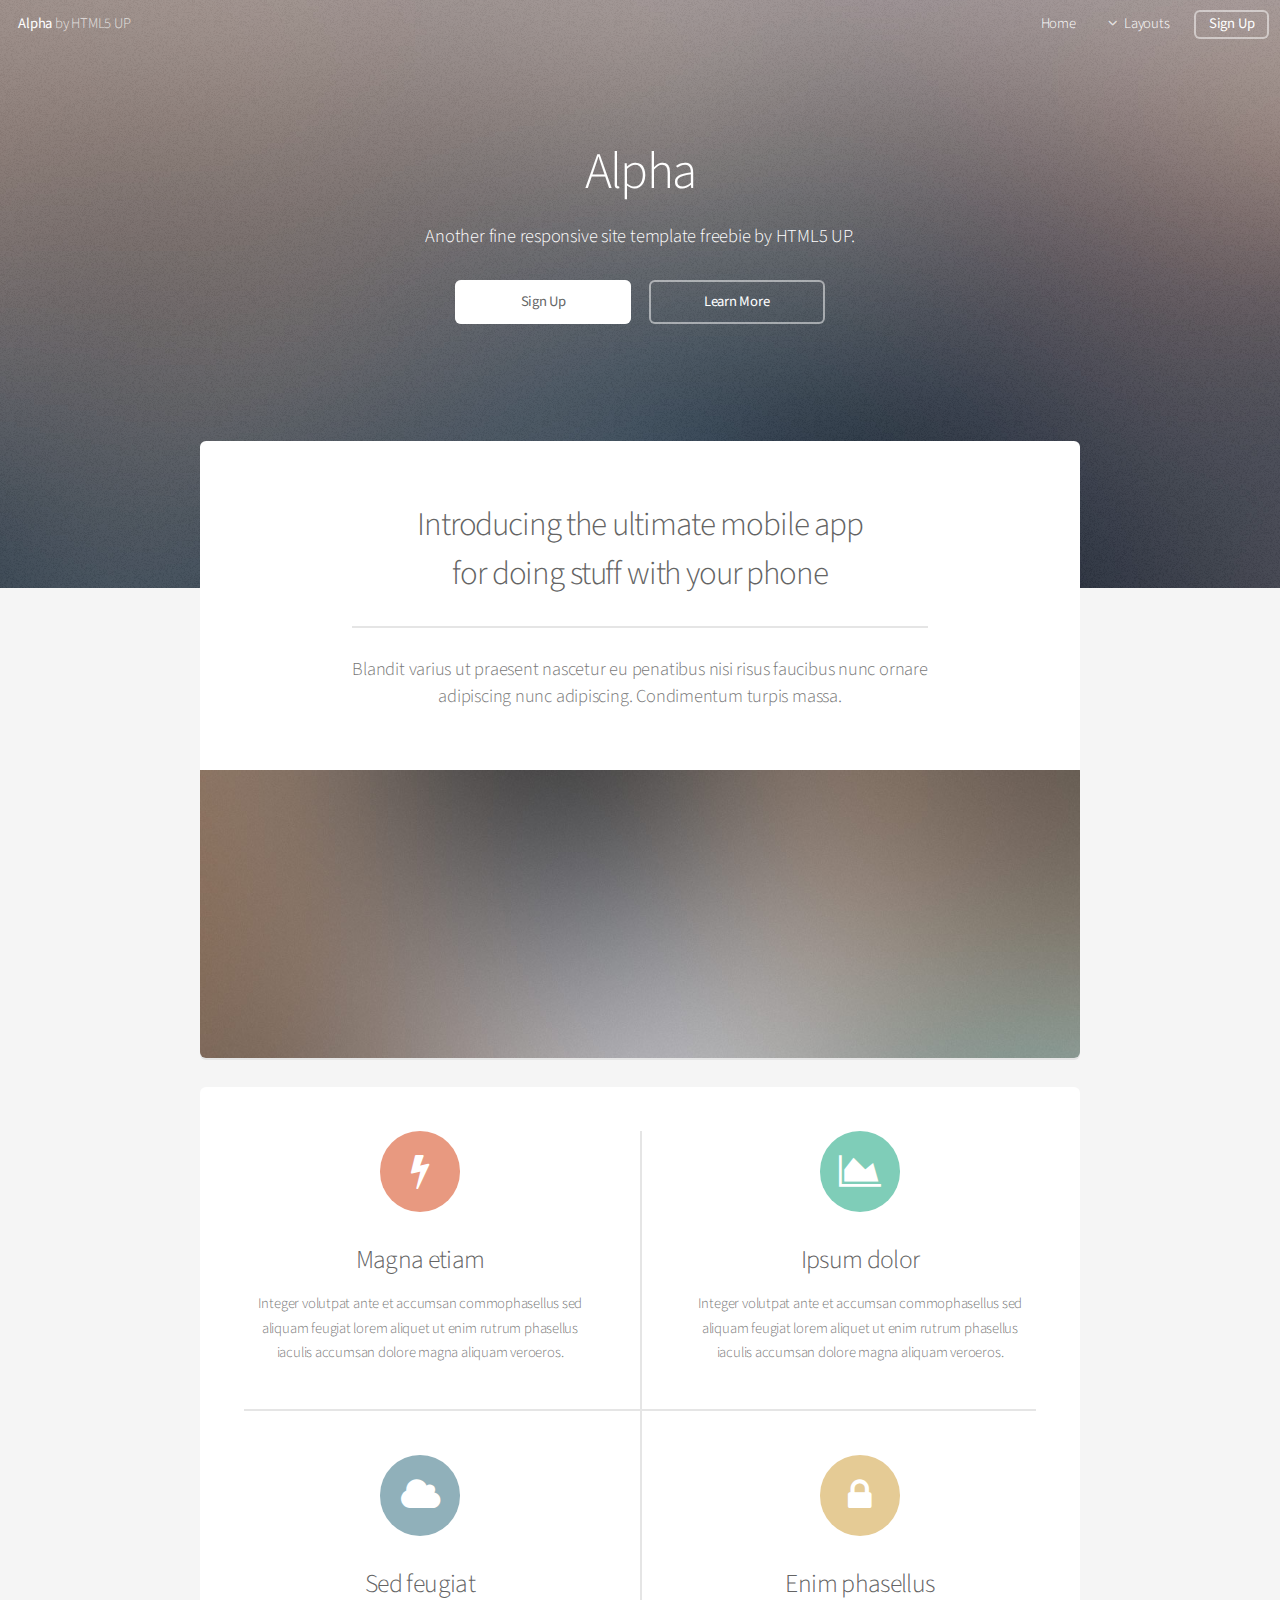
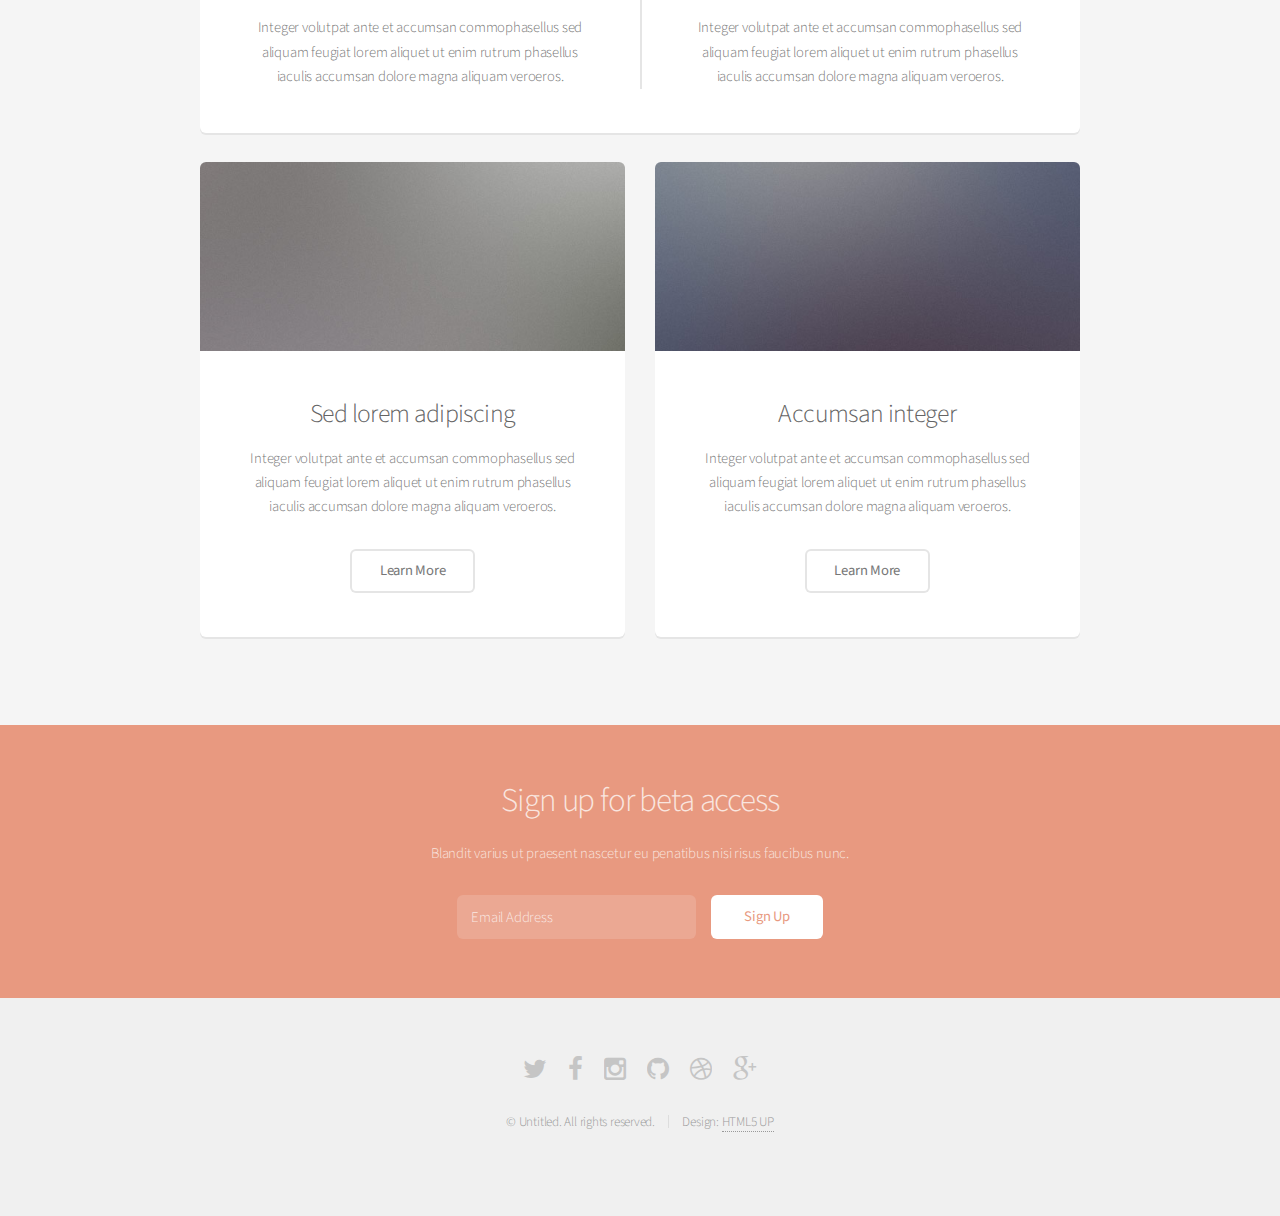
==== index.html @ 2e5ed98d "Ny hemsida" ====
<!DOCTYPE HTML>
<!--
	Alpha by HTML5 UP
	html5up.net | @n33co
	Free for personal and commercial use under the CCA 3.0 license (html5up.net/license)
-->
<html>
	<head>
		<title>Alpha by HTML5 UP</title>
		<meta charset="utf-8" />
		<meta name="viewport" content="width=device-width, initial-scale=1" />
		<!--[if lte IE 8]><script src="assets/js/ie/html5shiv.js"></script><![endif]-->
		<link rel="stylesheet" href="assets/css/main.css" />
		<!--[if lte IE 8]><link rel="stylesheet" href="assets/css/ie8.css" /><![endif]-->
	</head>
	<body class="landing">
		<div id="page-wrapper">

			<!-- Header -->
				<header id="header" class="alt">
					<h1><a href="index.html">Alpha</a> by HTML5 UP</h1>
					<nav id="nav">
						<ul>
							<li><a href="index.html">Home</a></li>
							<li>
								<a href="#" class="icon fa-angle-down">Layouts</a>
								<ul>
									<li><a href="generic.html">Generic</a></li>
									<li><a href="contact.html">Contact</a></li>
									<li><a href="elements.html">Elements</a></li>
									<li>
										<a href="#">Submenu</a>
										<ul>
											<li><a href="#">Option One</a></li>
											<li><a href="#">Option Two</a></li>
											<li><a href="#">Option Three</a></li>
											<li><a href="#">Option Four</a></li>
										</ul>
									</li>
								</ul>
							</li>
							<li><a href="#" class="button">Sign Up</a></li>
						</ul>
					</nav>
				</header>

			<!-- Banner -->
				<section id="banner">
					<h2>Alpha</h2>
					<p>Another fine responsive site template freebie by HTML5 UP.</p>
					<ul class="actions">
						<li><a href="#" class="button special">Sign Up</a></li>
						<li><a href="#" class="button">Learn More</a></li>
					</ul>
				</section>

			<!-- Main -->
				<section id="main" class="container">

					<section class="box special">
						<header class="major">
							<h2>Introducing the ultimate mobile app
							<br />
							for doing stuff with your phone</h2>
							<p>Blandit varius ut praesent nascetur eu penatibus nisi risus faucibus nunc ornare<br />
							adipiscing nunc adipiscing. Condimentum turpis massa.</p>
						</header>
						<span class="image featured"><img src="images/pic01.jpg" alt="" /></span>
					</section>

					<section class="box special features">
						<div class="features-row">
							<section>
								<span class="icon major fa-bolt accent2"></span>
								<h3>Magna etiam</h3>
								<p>Integer volutpat ante et accumsan commophasellus sed aliquam feugiat lorem aliquet ut enim rutrum phasellus iaculis accumsan dolore magna aliquam veroeros.</p>
							</section>
							<section>
								<span class="icon major fa-area-chart accent3"></span>
								<h3>Ipsum dolor</h3>
								<p>Integer volutpat ante et accumsan commophasellus sed aliquam feugiat lorem aliquet ut enim rutrum phasellus iaculis accumsan dolore magna aliquam veroeros.</p>
							</section>
						</div>
						<div class="features-row">
							<section>
								<span class="icon major fa-cloud accent4"></span>
								<h3>Sed feugiat</h3>
								<p>Integer volutpat ante et accumsan commophasellus sed aliquam feugiat lorem aliquet ut enim rutrum phasellus iaculis accumsan dolore magna aliquam veroeros.</p>
							</section>
							<section>
								<span class="icon major fa-lock accent5"></span>
								<h3>Enim phasellus</h3>
								<p>Integer volutpat ante et accumsan commophasellus sed aliquam feugiat lorem aliquet ut enim rutrum phasellus iaculis accumsan dolore magna aliquam veroeros.</p>
							</section>
						</div>
					</section>

					<div class="row">
						<div class="6u 12u(narrower)">

							<section class="box special">
								<span class="image featured"><img src="images/pic02.jpg" alt="" /></span>
								<h3>Sed lorem adipiscing</h3>
								<p>Integer volutpat ante et accumsan commophasellus sed aliquam feugiat lorem aliquet ut enim rutrum phasellus iaculis accumsan dolore magna aliquam veroeros.</p>
								<ul class="actions">
									<li><a href="#" class="button alt">Learn More</a></li>
								</ul>
							</section>

						</div>
						<div class="6u 12u(narrower)">

							<section class="box special">
								<span class="image featured"><img src="images/pic03.jpg" alt="" /></span>
								<h3>Accumsan integer</h3>
								<p>Integer volutpat ante et accumsan commophasellus sed aliquam feugiat lorem aliquet ut enim rutrum phasellus iaculis accumsan dolore magna aliquam veroeros.</p>
								<ul class="actions">
									<li><a href="#" class="button alt">Learn More</a></li>
								</ul>
							</section>

						</div>
					</div>

				</section>

			<!-- CTA -->
				<section id="cta">

					<h2>Sign up for beta access</h2>
					<p>Blandit varius ut praesent nascetur eu penatibus nisi risus faucibus nunc.</p>

					<form>
						<div class="row uniform 50%">
							<div class="8u 12u(mobilep)">
								<input type="email" name="email" id="email" placeholder="Email Address" />
							</div>
							<div class="4u 12u(mobilep)">
								<input type="submit" value="Sign Up" class="fit" />
							</div>
						</div>
					</form>

				</section>

			<!-- Footer -->
				<footer id="footer">
					<ul class="icons">
						<li><a href="#" class="icon fa-twitter"><span class="label">Twitter</span></a></li>
						<li><a href="#" class="icon fa-facebook"><span class="label">Facebook</span></a></li>
						<li><a href="#" class="icon fa-instagram"><span class="label">Instagram</span></a></li>
						<li><a href="#" class="icon fa-github"><span class="label">Github</span></a></li>
						<li><a href="#" class="icon fa-dribbble"><span class="label">Dribbble</span></a></li>
						<li><a href="#" class="icon fa-google-plus"><span class="label">Google+</span></a></li>
					</ul>
					<ul class="copyright">
						<li>&copy; Untitled. All rights reserved.</li><li>Design: <a href="http://html5up.net">HTML5 UP</a></li>
					</ul>
				</footer>

		</div>

		<!-- Scripts -->
			<script src="assets/js/jquery.min.js"></script>
			<script src="assets/js/jquery.dropotron.min.js"></script>
			<script src="assets/js/jquery.scrollgress.min.js"></script>
			<script src="assets/js/skel.min.js"></script>
			<script src="assets/js/util.js"></script>
			<!--[if lte IE 8]><script src="assets/js/ie/respond.min.js"></script><![endif]-->
			<script src="assets/js/main.js"></script>

	</body>
</html>
---- assets/css/main.css ----
@import url("font-awesome.min.css");
@import url("http://fonts.googleapis.com/css?family=Source+Sans+Pro:300,400,300italic,400italic");

/*
	Alpha by HTML5 UP
	html5up.net | @n33co
	Free for personal and commercial use under the CCA 3.0 license (html5up.net/license)
*/

/* Reset */

	html, body, div, span, applet, object, iframe, h1, h2, h3, h4, h5, h6, p, blockquote, pre, a, abbr, acronym, address, big, cite, code, del, dfn, em, img, ins, kbd, q, s, samp, small, strike, strong, sub, sup, tt, var, b, u, i, center, dl, dt, dd, ol, ul, li, fieldset, form, label, legend, table, caption, tbody, tfoot, thead, tr, th, td, article, aside, canvas, details, embed, figure, figcaption, footer, header, hgroup, menu, nav, output, ruby, section, summary, time, mark, audio, video {
		margin: 0;
		padding: 0;
		border: 0;
		font-size: 100%;
		font: inherit;
		vertical-align: baseline;
	}

	article, aside, details, figcaption, figure, footer, header, hgroup, menu, nav, section {
		display: block;
	}

	body {
		line-height: 1;
	}

	ol, ul {
		list-style: none;
	}

	blockquote, q {
		quotes: none;
	}

	blockquote:before, blockquote:after, q:before, q:after {
		content: '';
		content: none;
	}

	table {
		border-collapse: collapse;
		border-spacing: 0;
	}

	body {
		-webkit-text-size-adjust: none;
	}

/* Box Model */

	*, *:before, *:after {
		-moz-box-sizing: border-box;
		-webkit-box-sizing: border-box;
		box-sizing: border-box;
	}

/* Containers */

	.container {
		margin-left: auto;
		margin-right: auto;
	}

	.container.\31 25\25 {
		width: 100%;
		max-width: 75em;
		min-width: 60em;
	}

	.container.\37 5\25 {
		width: 45em;
	}

	.container.\35 0\25 {
		width: 30em;
	}

	.container.\32 5\25 {
		width: 15em;
	}

	.container {
		width: 60em;
	}

	@media screen and (max-width: 1680px) {

		.container.\31 25\25 {
			width: 100%;
			max-width: 75em;
			min-width: 60em;
		}

		.container.\37 5\25 {
			width: 45em;
		}

		.container.\35 0\25 {
			width: 30em;
		}

		.container.\32 5\25 {
			width: 15em;
		}

		.container {
			width: 60em;
		}

	}

	@media screen and (max-width: 1280px) {

		.container.\31 25\25 {
			width: 100%;
			max-width: 75em;
			min-width: 60em;
		}

		.container.\37 5\25 {
			width: 45em;
		}

		.container.\35 0\25 {
			width: 30em;
		}

		.container.\32 5\25 {
			width: 15em;
		}

		.container {
			width: 60em;
		}

	}

	@media screen and (max-width: 980px) {

		.container.\31 25\25 {
			width: 100%;
			max-width: 112.5%;
			min-width: 90%;
		}

		.container.\37 5\25 {
			width: 67.5%;
		}

		.container.\35 0\25 {
			width: 45%;
		}

		.container.\32 5\25 {
			width: 22.5%;
		}

		.container {
			width: 90%;
		}

	}

	@media screen and (max-width: 840px) {

		.container.\31 25\25 {
			width: 100%;
			max-width: 112.5%;
			min-width: 90%;
		}

		.container.\37 5\25 {
			width: 67.5%;
		}

		.container.\35 0\25 {
			width: 45%;
		}

		.container.\32 5\25 {
			width: 22.5%;
		}

		.container {
			width: 90% !important;
		}

	}

	@media screen and (max-width: 736px) {

		.container.\31 25\25 {
			width: 100%;
			max-width: 125%;
			min-width: 100%;
		}

		.container.\37 5\25 {
			width: 75%;
		}

		.container.\35 0\25 {
			width: 50%;
		}

		.container.\32 5\25 {
			width: 25%;
		}

		.container {
			width: 100% !important;
		}

	}

	@media screen and (max-width: 480px) {

		.container.\31 25\25 {
			width: 100%;
			max-width: 125%;
			min-width: 100%;
		}

		.container.\37 5\25 {
			width: 75%;
		}

		.container.\35 0\25 {
			width: 50%;
		}

		.container.\32 5\25 {
			width: 25%;
		}

		.container {
			width: 100% !important;
		}

	}

/* Grid */

	.row {
		border-bottom: solid 1px transparent;
		-moz-box-sizing: border-box;
		-webkit-box-sizing: border-box;
		box-sizing: border-box;
	}

	.row > * {
		float: left;
		-moz-box-sizing: border-box;
		-webkit-box-sizing: border-box;
		box-sizing: border-box;
	}

	.row:after, .row:before {
		content: '';
		display: block;
		clear: both;
		height: 0;
	}

	.row.uniform > * > :first-child {
		margin-top: 0;
	}

	.row.uniform > * > :last-child {
		margin-bottom: 0;
	}

	.row.\30 \25 > * {
		padding: 0 0 0 0em;
	}

	.row.\30 \25 {
		margin: 0 0 -1px 0em;
	}

	.row.uniform.\30 \25 > * {
		padding: 0em 0 0 0em;
	}

	.row.uniform.\30 \25 {
		margin: 0em 0 -1px 0em;
	}

	.row > * {
		padding: 0 0 0 2em;
	}

	.row {
		margin: 0 0 -1px -2em;
	}

	.row.uniform > * {
		padding: 2em 0 0 2em;
	}

	.row.uniform {
		margin: -2em 0 -1px -2em;
	}

	.row.\32 00\25 > * {
		padding: 0 0 0 4em;
	}

	.row.\32 00\25 {
		margin: 0 0 -1px -4em;
	}

	.row.uniform.\32 00\25 > * {
		padding: 4em 0 0 4em;
	}

	.row.uniform.\32 00\25 {
		margin: -4em 0 -1px -4em;
	}

	.row.\31 50\25 > * {
		padding: 0 0 0 3em;
	}

	.row.\31 50\25 {
		margin: 0 0 -1px -3em;
	}

	.row.uniform.\31 50\25 > * {
		padding: 3em 0 0 3em;
	}

	.row.uniform.\31 50\25 {
		margin: -3em 0 -1px -3em;
	}

	.row.\35 0\25 > * {
		padding: 0 0 0 1em;
	}

	.row.\35 0\25 {
		margin: 0 0 -1px -1em;
	}

	.row.uniform.\35 0\25 > * {
		padding: 1em 0 0 1em;
	}

	.row.uniform.\35 0\25 {
		margin: -1em 0 -1px -1em;
	}

	.row.\32 5\25 > * {
		padding: 0 0 0 0.5em;
	}

	.row.\32 5\25 {
		margin: 0 0 -1px -0.5em;
	}

	.row.uniform.\32 5\25 > * {
		padding: 0.5em 0 0 0.5em;
	}

	.row.uniform.\32 5\25 {
		margin: -0.5em 0 -1px -0.5em;
	}

	.\31 2u, .\31 2u\24 {
		width: 100%;
		clear: none;
		margin-left: 0;
	}

	.\31 1u, .\31 1u\24 {
		width: 91.6666666667%;
		clear: none;
		margin-left: 0;
	}

	.\31 0u, .\31 0u\24 {
		width: 83.3333333333%;
		clear: none;
		margin-left: 0;
	}

	.\39 u, .\39 u\24 {
		width: 75%;
		clear: none;
		margin-left: 0;
	}

	.\38 u, .\38 u\24 {
		width: 66.6666666667%;
		clear: none;
		margin-left: 0;
	}

	.\37 u, .\37 u\24 {
		width: 58.3333333333%;
		clear: none;
		margin-left: 0;
	}

	.\36 u, .\36 u\24 {
		width: 50%;
		clear: none;
		margin-left: 0;
	}

	.\35 u, .\35 u\24 {
		width: 41.6666666667%;
		clear: none;
		margin-left: 0;
	}

	.\34 u, .\34 u\24 {
		width: 33.3333333333%;
		clear: none;
		margin-left: 0;
	}

	.\33 u, .\33 u\24 {
		width: 25%;
		clear: none;
		margin-left: 0;
	}

	.\32 u, .\32 u\24 {
		width: 16.6666666667%;
		clear: none;
		margin-left: 0;
	}

	.\31 u, .\31 u\24 {
		width: 8.3333333333%;
		clear: none;
		margin-left: 0;
	}

	.\31 2u\24 + *,
	.\31 1u\24 + *,
	.\31 0u\24 + *,
	.\39 u\24 + *,
	.\38 u\24 + *,
	.\37 u\24 + *,
	.\36 u\24 + *,
	.\35 u\24 + *,
	.\34 u\24 + *,
	.\33 u\24 + *,
	.\32 u\24 + *,
	.\31 u\24 + * {
		clear: left;
	}

	.\-11u {
		margin-left: 91.66667%;
	}

	.\-10u {
		margin-left: 83.33333%;
	}

	.\-9u {
		margin-left: 75%;
	}

	.\-8u {
		margin-left: 66.66667%;
	}

	.\-7u {
		margin-left: 58.33333%;
	}

	.\-6u {
		margin-left: 50%;
	}

	.\-5u {
		margin-left: 41.66667%;
	}

	.\-4u {
		margin-left: 33.33333%;
	}

	.\-3u {
		margin-left: 25%;
	}

	.\-2u {
		margin-left: 16.66667%;
	}

	.\-1u {
		margin-left: 8.33333%;
	}

	@media screen and (max-width: 1680px) {

		.row > * {
			padding: 0 0 0 2em;
		}

		.row {
			margin: 0 0 -1px -2em;
		}

		.row.uniform > * {
			padding: 2em 0 0 2em;
		}

		.row.uniform {
			margin: -2em 0 -1px -2em;
		}

		.row.\32 00\25 > * {
			padding: 0 0 0 4em;
		}

		.row.\32 00\25 {
			margin: 0 0 -1px -4em;
		}

		.row.uniform.\32 00\25 > * {
			padding: 4em 0 0 4em;
		}

		.row.uniform.\32 00\25 {
			margin: -4em 0 -1px -4em;
		}

		.row.\31 50\25 > * {
			padding: 0 0 0 3em;
		}

		.row.\31 50\25 {
			margin: 0 0 -1px -3em;
		}

		.row.uniform.\31 50\25 > * {
			padding: 3em 0 0 3em;
		}

		.row.uniform.\31 50\25 {
			margin: -3em 0 -1px -3em;
		}

		.row.\35 0\25 > * {
			padding: 0 0 0 1em;
		}

		.row.\35 0\25 {
			margin: 0 0 -1px -1em;
		}

		.row.uniform.\35 0\25 > * {
			padding: 1em 0 0 1em;
		}

		.row.uniform.\35 0\25 {
			margin: -1em 0 -1px -1em;
		}

		.row.\32 5\25 > * {
			padding: 0 0 0 0.5em;
		}

		.row.\32 5\25 {
			margin: 0 0 -1px -0.5em;
		}

		.row.uniform.\32 5\25 > * {
			padding: 0.5em 0 0 0.5em;
		}

		.row.uniform.\32 5\25 {
			margin: -0.5em 0 -1px -0.5em;
		}

		.\31 2u\28wide\29, .\31 2u\24\28wide\29 {
			width: 100%;
			clear: none;
			margin-left: 0;
		}

		.\31 1u\28wide\29, .\31 1u\24\28wide\29 {
			width: 91.6666666667%;
			clear: none;
			margin-left: 0;
		}

		.\31 0u\28wide\29, .\31 0u\24\28wide\29 {
			width: 83.3333333333%;
			clear: none;
			margin-left: 0;
		}

		.\39 u\28wide\29, .\39 u\24\28wide\29 {
			width: 75%;
			clear: none;
			margin-left: 0;
		}

		.\38 u\28wide\29, .\38 u\24\28wide\29 {
			width: 66.6666666667%;
			clear: none;
			margin-left: 0;
		}

		.\37 u\28wide\29, .\37 u\24\28wide\29 {
			width: 58.3333333333%;
			clear: none;
			margin-left: 0;
		}

		.\36 u\28wide\29, .\36 u\24\28wide\29 {
			width: 50%;
			clear: none;
			margin-left: 0;
		}

		.\35 u\28wide\29, .\35 u\24\28wide\29 {
			width: 41.6666666667%;
			clear: none;
			margin-left: 0;
		}

		.\34 u\28wide\29, .\34 u\24\28wide\29 {
			width: 33.3333333333%;
			clear: none;
			margin-left: 0;
		}

		.\33 u\28wide\29, .\33 u\24\28wide\29 {
			width: 25%;
			clear: none;
			margin-left: 0;
		}

		.\32 u\28wide\29, .\32 u\24\28wide\29 {
			width: 16.6666666667%;
			clear: none;
			margin-left: 0;
		}

		.\31 u\28wide\29, .\31 u\24\28wide\29 {
			width: 8.3333333333%;
			clear: none;
			margin-left: 0;
		}

		.\31 2u\24\28wide\29 + *,
		.\31 1u\24\28wide\29 + *,
		.\31 0u\24\28wide\29 + *,
		.\39 u\24\28wide\29 + *,
		.\38 u\24\28wide\29 + *,
		.\37 u\24\28wide\29 + *,
		.\36 u\24\28wide\29 + *,
		.\35 u\24\28wide\29 + *,
		.\34 u\24\28wide\29 + *,
		.\33 u\24\28wide\29 + *,
		.\32 u\24\28wide\29 + *,
		.\31 u\24\28wide\29 + * {
			clear: left;
		}

		.\-11u\28wide\29 {
			margin-left: 91.66667%;
		}

		.\-10u\28wide\29 {
			margin-left: 83.33333%;
		}

		.\-9u\28wide\29 {
			margin-left: 75%;
		}

		.\-8u\28wide\29 {
			margin-left: 66.66667%;
		}

		.\-7u\28wide\29 {
			margin-left: 58.33333%;
		}

		.\-6u\28wide\29 {
			margin-left: 50%;
		}

		.\-5u\28wide\29 {
			margin-left: 41.66667%;
		}

		.\-4u\28wide\29 {
			margin-left: 33.33333%;
		}

		.\-3u\28wide\29 {
			margin-left: 25%;
		}

		.\-2u\28wide\29 {
			margin-left: 16.66667%;
		}

		.\-1u\28wide\29 {
			margin-left: 8.33333%;
		}

	}

	@media screen and (max-width: 1280px) {

		.row > * {
			padding: 0 0 0 2em;
		}

		.row {
			margin: 0 0 -1px -2em;
		}

		.row.uniform > * {
			padding: 2em 0 0 2em;
		}

		.row.uniform {
			margin: -2em 0 -1px -2em;
		}

		.row.\32 00\25 > * {
			padding: 0 0 0 4em;
		}

		.row.\32 00\25 {
			margin: 0 0 -1px -4em;
		}

		.row.uniform.\32 00\25 > * {
			padding: 4em 0 0 4em;
		}

		.row.uniform.\32 00\25 {
			margin: -4em 0 -1px -4em;
		}

		.row.\31 50\25 > * {
			padding: 0 0 0 3em;
		}

		.row.\31 50\25 {
			margin: 0 0 -1px -3em;
		}

		.row.uniform.\31 50\25 > * {
			padding: 3em 0 0 3em;
		}

		.row.uniform.\31 50\25 {
			margin: -3em 0 -1px -3em;
		}

		.row.\35 0\25 > * {
			padding: 0 0 0 1em;
		}

		.row.\35 0\25 {
			margin: 0 0 -1px -1em;
		}

		.row.uniform.\35 0\25 > * {
			padding: 1em 0 0 1em;
		}

		.row.uniform.\35 0\25 {
			margin: -1em 0 -1px -1em;
		}

		.row.\32 5\25 > * {
			padding: 0 0 0 0.5em;
		}

		.row.\32 5\25 {
			margin: 0 0 -1px -0.5em;
		}

		.row.uniform.\32 5\25 > * {
			padding: 0.5em 0 0 0.5em;
		}

		.row.uniform.\32 5\25 {
			margin: -0.5em 0 -1px -0.5em;
		}

		.\31 2u\28normal\29, .\31 2u\24\28normal\29 {
			width: 100%;
			clear: none;
			margin-left: 0;
		}

		.\31 1u\28normal\29, .\31 1u\24\28normal\29 {
			width: 91.6666666667%;
			clear: none;
			margin-left: 0;
		}

		.\31 0u\28normal\29, .\31 0u\24\28normal\29 {
			width: 83.3333333333%;
			clear: none;
			margin-left: 0;
		}

		.\39 u\28normal\29, .\39 u\24\28normal\29 {
			width: 75%;
			clear: none;
			margin-left: 0;
		}

		.\38 u\28normal\29, .\38 u\24\28normal\29 {
			width: 66.6666666667%;
			clear: none;
			margin-left: 0;
		}

		.\37 u\28normal\29, .\37 u\24\28normal\29 {
			width: 58.3333333333%;
			clear: none;
			margin-left: 0;
		}

		.\36 u\28normal\29, .\36 u\24\28normal\29 {
			width: 50%;
			clear: none;
			margin-left: 0;
		}

		.\35 u\28normal\29, .\35 u\24\28normal\29 {
			width: 41.6666666667%;
			clear: none;
			margin-left: 0;
		}

		.\34 u\28normal\29, .\34 u\24\28normal\29 {
			width: 33.3333333333%;
			clear: none;
			margin-left: 0;
		}

		.\33 u\28normal\29, .\33 u\24\28normal\29 {
			width: 25%;
			clear: none;
			margin-left: 0;
		}

		.\32 u\28normal\29, .\32 u\24\28normal\29 {
			width: 16.6666666667%;
			clear: none;
			margin-left: 0;
		}

		.\31 u\28normal\29, .\31 u\24\28normal\29 {
			width: 8.3333333333%;
			clear: none;
			margin-left: 0;
		}

		.\31 2u\24\28normal\29 + *,
		.\31 1u\24\28normal\29 + *,
		.\31 0u\24\28normal\29 + *,
		.\39 u\24\28normal\29 + *,
		.\38 u\24\28normal\29 + *,
		.\37 u\24\28normal\29 + *,
		.\36 u\24\28normal\29 + *,
		.\35 u\24\28normal\29 + *,
		.\34 u\24\28normal\29 + *,
		.\33 u\24\28normal\29 + *,
		.\32 u\24\28normal\29 + *,
		.\31 u\24\28normal\29 + * {
			clear: left;
		}

		.\-11u\28normal\29 {
			margin-left: 91.66667%;
		}

		.\-10u\28normal\29 {
			margin-left: 83.33333%;
		}

		.\-9u\28normal\29 {
			margin-left: 75%;
		}

		.\-8u\28normal\29 {
			margin-left: 66.66667%;
		}

		.\-7u\28normal\29 {
			margin-left: 58.33333%;
		}

		.\-6u\28normal\29 {
			margin-left: 50%;
		}

		.\-5u\28normal\29 {
			margin-left: 41.66667%;
		}

		.\-4u\28normal\29 {
			margin-left: 33.33333%;
		}

		.\-3u\28normal\29 {
			margin-left: 25%;
		}

		.\-2u\28normal\29 {
			margin-left: 16.66667%;
		}

		.\-1u\28normal\29 {
			margin-left: 8.33333%;
		}

	}

	@media screen and (max-width: 980px) {

		.row > * {
			padding: 0 0 0 2em;
		}

		.row {
			margin: 0 0 -1px -2em;
		}

		.row.uniform > * {
			padding: 2em 0 0 2em;
		}

		.row.uniform {
			margin: -2em 0 -1px -2em;
		}

		.row.\32 00\25 > * {
			padding: 0 0 0 4em;
		}

		.row.\32 00\25 {
			margin: 0 0 -1px -4em;
		}

		.row.uniform.\32 00\25 > * {
			padding: 4em 0 0 4em;
		}

		.row.uniform.\32 00\25 {
			margin: -4em 0 -1px -4em;
		}

		.row.\31 50\25 > * {
			padding: 0 0 0 3em;
		}

		.row.\31 50\25 {
			margin: 0 0 -1px -3em;
		}

		.row.uniform.\31 50\25 > * {
			padding: 3em 0 0 3em;
		}

		.row.uniform.\31 50\25 {
			margin: -3em 0 -1px -3em;
		}

		.row.\35 0\25 > * {
			padding: 0 0 0 1em;
		}

		.row.\35 0\25 {
			margin: 0 0 -1px -1em;
		}

		.row.uniform.\35 0\25 > * {
			padding: 1em 0 0 1em;
		}

		.row.uniform.\35 0\25 {
			margin: -1em 0 -1px -1em;
		}

		.row.\32 5\25 > * {
			padding: 0 0 0 0.5em;
		}

		.row.\32 5\25 {
			margin: 0 0 -1px -0.5em;
		}

		.row.uniform.\32 5\25 > * {
			padding: 0.5em 0 0 0.5em;
		}

		.row.uniform.\32 5\25 {
			margin: -0.5em 0 -1px -0.5em;
		}

		.\31 2u\28narrow\29, .\31 2u\24\28narrow\29 {
			width: 100%;
			clear: none;
			margin-left: 0;
		}

		.\31 1u\28narrow\29, .\31 1u\24\28narrow\29 {
			width: 91.6666666667%;
			clear: none;
			margin-left: 0;
		}

		.\31 0u\28narrow\29, .\31 0u\24\28narrow\29 {
			width: 83.3333333333%;
			clear: none;
			margin-left: 0;
		}

		.\39 u\28narrow\29, .\39 u\24\28narrow\29 {
			width: 75%;
			clear: none;
			margin-left: 0;
		}

		.\38 u\28narrow\29, .\38 u\24\28narrow\29 {
			width: 66.6666666667%;
			clear: none;
			margin-left: 0;
		}

		.\37 u\28narrow\29, .\37 u\24\28narrow\29 {
			width: 58.3333333333%;
			clear: none;
			margin-left: 0;
		}

		.\36 u\28narrow\29, .\36 u\24\28narrow\29 {
			width: 50%;
			clear: none;
			margin-left: 0;
		}

		.\35 u\28narrow\29, .\35 u\24\28narrow\29 {
			width: 41.6666666667%;
			clear: none;
			margin-left: 0;
		}

		.\34 u\28narrow\29, .\34 u\24\28narrow\29 {
			width: 33.3333333333%;
			clear: none;
			margin-left: 0;
		}

		.\33 u\28narrow\29, .\33 u\24\28narrow\29 {
			width: 25%;
			clear: none;
			margin-left: 0;
		}

		.\32 u\28narrow\29, .\32 u\24\28narrow\29 {
			width: 16.6666666667%;
			clear: none;
			margin-left: 0;
		}

		.\31 u\28narrow\29, .\31 u\24\28narrow\29 {
			width: 8.3333333333%;
			clear: none;
			margin-left: 0;
		}

		.\31 2u\24\28narrow\29 + *,
		.\31 1u\24\28narrow\29 + *,
		.\31 0u\24\28narrow\29 + *,
		.\39 u\24\28narrow\29 + *,
		.\38 u\24\28narrow\29 + *,
		.\37 u\24\28narrow\29 + *,
		.\36 u\24\28narrow\29 + *,
		.\35 u\24\28narrow\29 + *,
		.\34 u\24\28narrow\29 + *,
		.\33 u\24\28narrow\29 + *,
		.\32 u\24\28narrow\29 + *,
		.\31 u\24\28narrow\29 + * {
			clear: left;
		}

		.\-11u\28narrow\29 {
			margin-left: 91.66667%;
		}

		.\-10u\28narrow\29 {
			margin-left: 83.33333%;
		}

		.\-9u\28narrow\29 {
			margin-left: 75%;
		}

		.\-8u\28narrow\29 {
			margin-left: 66.66667%;
		}

		.\-7u\28narrow\29 {
			margin-left: 58.33333%;
		}

		.\-6u\28narrow\29 {
			margin-left: 50%;
		}

		.\-5u\28narrow\29 {
			margin-left: 41.66667%;
		}

		.\-4u\28narrow\29 {
			margin-left: 33.33333%;
		}

		.\-3u\28narrow\29 {
			margin-left: 25%;
		}

		.\-2u\28narrow\29 {
			margin-left: 16.66667%;
		}

		.\-1u\28narrow\29 {
			margin-left: 8.33333%;
		}

	}

	@media screen and (max-width: 840px) {

		.row > * {
			padding: 0 0 0 2em;
		}

		.row {
			margin: 0 0 -1px -2em;
		}

		.row.uniform > * {
			padding: 2em 0 0 2em;
		}

		.row.uniform {
			margin: -2em 0 -1px -2em;
		}

		.row.\32 00\25 > * {
			padding: 0 0 0 4em;
		}

		.row.\32 00\25 {
			margin: 0 0 -1px -4em;
		}

		.row.uniform.\32 00\25 > * {
			padding: 4em 0 0 4em;
		}

		.row.uniform.\32 00\25 {
			margin: -4em 0 -1px -4em;
		}

		.row.\31 50\25 > * {
			padding: 0 0 0 3em;
		}

		.row.\31 50\25 {
			margin: 0 0 -1px -3em;
		}

		.row.uniform.\31 50\25 > * {
			padding: 3em 0 0 3em;
		}

		.row.uniform.\31 50\25 {
			margin: -3em 0 -1px -3em;
		}

		.row.\35 0\25 > * {
			padding: 0 0 0 1em;
		}

		.row.\35 0\25 {
			margin: 0 0 -1px -1em;
		}

		.row.uniform.\35 0\25 > * {
			padding: 1em 0 0 1em;
		}

		.row.uniform.\35 0\25 {
			margin: -1em 0 -1px -1em;
		}

		.row.\32 5\25 > * {
			padding: 0 0 0 0.5em;
		}

		.row.\32 5\25 {
			margin: 0 0 -1px -0.5em;
		}

		.row.uniform.\32 5\25 > * {
			padding: 0.5em 0 0 0.5em;
		}

		.row.uniform.\32 5\25 {
			margin: -0.5em 0 -1px -0.5em;
		}

		.\31 2u\28narrower\29, .\31 2u\24\28narrower\29 {
			width: 100%;
			clear: none;
			margin-left: 0;
		}

		.\31 1u\28narrower\29, .\31 1u\24\28narrower\29 {
			width: 91.6666666667%;
			clear: none;
			margin-left: 0;
		}

		.\31 0u\28narrower\29, .\31 0u\24\28narrower\29 {
			width: 83.3333333333%;
			clear: none;
			margin-left: 0;
		}

		.\39 u\28narrower\29, .\39 u\24\28narrower\29 {
			width: 75%;
			clear: none;
			margin-left: 0;
		}

		.\38 u\28narrower\29, .\38 u\24\28narrower\29 {
			width: 66.6666666667%;
			clear: none;
			margin-left: 0;
		}

		.\37 u\28narrower\29, .\37 u\24\28narrower\29 {
			width: 58.3333333333%;
			clear: none;
			margin-left: 0;
		}

		.\36 u\28narrower\29, .\36 u\24\28narrower\29 {
			width: 50%;
			clear: none;
			margin-left: 0;
		}

		.\35 u\28narrower\29, .\35 u\24\28narrower\29 {
			width: 41.6666666667%;
			clear: none;
			margin-left: 0;
		}

		.\34 u\28narrower\29, .\34 u\24\28narrower\29 {
			width: 33.3333333333%;
			clear: none;
			margin-left: 0;
		}

		.\33 u\28narrower\29, .\33 u\24\28narrower\29 {
			width: 25%;
			clear: none;
			margin-left: 0;
		}

		.\32 u\28narrower\29, .\32 u\24\28narrower\29 {
			width: 16.6666666667%;
			clear: none;
			margin-left: 0;
		}

		.\31 u\28narrower\29, .\31 u\24\28narrower\29 {
			width: 8.3333333333%;
			clear: none;
			margin-left: 0;
		}

		.\31 2u\24\28narrower\29 + *,
		.\31 1u\24\28narrower\29 + *,
		.\31 0u\24\28narrower\29 + *,
		.\39 u\24\28narrower\29 + *,
		.\38 u\24\28narrower\29 + *,
		.\37 u\24\28narrower\29 + *,
		.\36 u\24\28narrower\29 + *,
		.\35 u\24\28narrower\29 + *,
		.\34 u\24\28narrower\29 + *,
		.\33 u\24\28narrower\29 + *,
		.\32 u\24\28narrower\29 + *,
		.\31 u\24\28narrower\29 + * {
			clear: left;
		}

		.\-11u\28narrower\29 {
			margin-left: 91.66667%;
		}

		.\-10u\28narrower\29 {
			margin-left: 83.33333%;
		}

		.\-9u\28narrower\29 {
			margin-left: 75%;
		}

		.\-8u\28narrower\29 {
			margin-left: 66.66667%;
		}

		.\-7u\28narrower\29 {
			margin-left: 58.33333%;
		}

		.\-6u\28narrower\29 {
			margin-left: 50%;
		}

		.\-5u\28narrower\29 {
			margin-left: 41.66667%;
		}

		.\-4u\28narrower\29 {
			margin-left: 33.33333%;
		}

		.\-3u\28narrower\29 {
			margin-left: 25%;
		}

		.\-2u\28narrower\29 {
			margin-left: 16.66667%;
		}

		.\-1u\28narrower\29 {
			margin-left: 8.33333%;
		}

	}

	@media screen and (max-width: 736px) {

		.row > * {
			padding: 0 0 0 2em;
		}

		.row {
			margin: 0 0 -1px -2em;
		}

		.row.uniform > * {
			padding: 2em 0 0 2em;
		}

		.row.uniform {
			margin: -2em 0 -1px -2em;
		}

		.row.\32 00\25 > * {
			padding: 0 0 0 4em;
		}

		.row.\32 00\25 {
			margin: 0 0 -1px -4em;
		}

		.row.uniform.\32 00\25 > * {
			padding: 4em 0 0 4em;
		}

		.row.uniform.\32 00\25 {
			margin: -4em 0 -1px -4em;
		}

		.row.\31 50\25 > * {
			padding: 0 0 0 3em;
		}

		.row.\31 50\25 {
			margin: 0 0 -1px -3em;
		}

		.row.uniform.\31 50\25 > * {
			padding: 3em 0 0 3em;
		}

		.row.uniform.\31 50\25 {
			margin: -3em 0 -1px -3em;
		}

		.row.\35 0\25 > * {
			padding: 0 0 0 1em;
		}

		.row.\35 0\25 {
			margin: 0 0 -1px -1em;
		}

		.row.uniform.\35 0\25 > * {
			padding: 1em 0 0 1em;
		}

		.row.uniform.\35 0\25 {
			margin: -1em 0 -1px -1em;
		}

		.row.\32 5\25 > * {
			padding: 0 0 0 0.5em;
		}

		.row.\32 5\25 {
			margin: 0 0 -1px -0.5em;
		}

		.row.uniform.\32 5\25 > * {
			padding: 0.5em 0 0 0.5em;
		}

		.row.uniform.\32 5\25 {
			margin: -0.5em 0 -1px -0.5em;
		}

		.\31 2u\28mobile\29, .\31 2u\24\28mobile\29 {
			width: 100%;
			clear: none;
			margin-left: 0;
		}

		.\31 1u\28mobile\29, .\31 1u\24\28mobile\29 {
			width: 91.6666666667%;
			clear: none;
			margin-left: 0;
		}

		.\31 0u\28mobile\29, .\31 0u\24\28mobile\29 {
			width: 83.3333333333%;
			clear: none;
			margin-left: 0;
		}

		.\39 u\28mobile\29, .\39 u\24\28mobile\29 {
			width: 75%;
			clear: none;
			margin-left: 0;
		}

		.\38 u\28mobile\29, .\38 u\24\28mobile\29 {
			width: 66.6666666667%;
			clear: none;
			margin-left: 0;
		}

		.\37 u\28mobile\29, .\37 u\24\28mobile\29 {
			width: 58.3333333333%;
			clear: none;
			margin-left: 0;
		}

		.\36 u\28mobile\29, .\36 u\24\28mobile\29 {
			width: 50%;
			clear: none;
			margin-left: 0;
		}

		.\35 u\28mobile\29, .\35 u\24\28mobile\29 {
			width: 41.6666666667%;
			clear: none;
			margin-left: 0;
		}

		.\34 u\28mobile\29, .\34 u\24\28mobile\29 {
			width: 33.3333333333%;
			clear: none;
			margin-left: 0;
		}

		.\33 u\28mobile\29, .\33 u\24\28mobile\29 {
			width: 25%;
			clear: none;
			margin-left: 0;
		}

		.\32 u\28mobile\29, .\32 u\24\28mobile\29 {
			width: 16.6666666667%;
			clear: none;
			margin-left: 0;
		}

		.\31 u\28mobile\29, .\31 u\24\28mobile\29 {
			width: 8.3333333333%;
			clear: none;
			margin-left: 0;
		}

		.\31 2u\24\28mobile\29 + *,
		.\31 1u\24\28mobile\29 + *,
		.\31 0u\24\28mobile\29 + *,
		.\39 u\24\28mobile\29 + *,
		.\38 u\24\28mobile\29 + *,
		.\37 u\24\28mobile\29 + *,
		.\36 u\24\28mobile\29 + *,
		.\35 u\24\28mobile\29 + *,
		.\34 u\24\28mobile\29 + *,
		.\33 u\24\28mobile\29 + *,
		.\32 u\24\28mobile\29 + *,
		.\31 u\24\28mobile\29 + * {
			clear: left;
		}

		.\-11u\28mobile\29 {
			margin-left: 91.66667%;
		}

		.\-10u\28mobile\29 {
			margin-left: 83.33333%;
		}

		.\-9u\28mobile\29 {
			margin-left: 75%;
		}

		.\-8u\28mobile\29 {
			margin-left: 66.66667%;
		}

		.\-7u\28mobile\29 {
			margin-left: 58.33333%;
		}

		.\-6u\28mobile\29 {
			margin-left: 50%;
		}

		.\-5u\28mobile\29 {
			margin-left: 41.66667%;
		}

		.\-4u\28mobile\29 {
			margin-left: 33.33333%;
		}

		.\-3u\28mobile\29 {
			margin-left: 25%;
		}

		.\-2u\28mobile\29 {
			margin-left: 16.66667%;
		}

		.\-1u\28mobile\29 {
			margin-left: 8.33333%;
		}

	}

	@media screen and (max-width: 480px) {

		.row > * {
			padding: 0 0 0 2em;
		}

		.row {
			margin: 0 0 -1px -2em;
		}

		.row.uniform > * {
			padding: 2em 0 0 2em;
		}

		.row.uniform {
			margin: -2em 0 -1px -2em;
		}

		.row.\32 00\25 > * {
			padding: 0 0 0 4em;
		}

		.row.\32 00\25 {
			margin: 0 0 -1px -4em;
		}

		.row.uniform.\32 00\25 > * {
			padding: 4em 0 0 4em;
		}

		.row.uniform.\32 00\25 {
			margin: -4em 0 -1px -4em;
		}

		.row.\31 50\25 > * {
			padding: 0 0 0 3em;
		}

		.row.\31 50\25 {
			margin: 0 0 -1px -3em;
		}

		.row.uniform.\31 50\25 > * {
			padding: 3em 0 0 3em;
		}

		.row.uniform.\31 50\25 {
			margin: -3em 0 -1px -3em;
		}

		.row.\35 0\25 > * {
			padding: 0 0 0 1em;
		}

		.row.\35 0\25 {
			margin: 0 0 -1px -1em;
		}

		.row.uniform.\35 0\25 > * {
			padding: 1em 0 0 1em;
		}

		.row.uniform.\35 0\25 {
			margin: -1em 0 -1px -1em;
		}

		.row.\32 5\25 > * {
			padding: 0 0 0 0.5em;
		}

		.row.\32 5\25 {
			margin: 0 0 -1px -0.5em;
		}

		.row.uniform.\32 5\25 > * {
			padding: 0.5em 0 0 0.5em;
		}

		.row.uniform.\32 5\25 {
			margin: -0.5em 0 -1px -0.5em;
		}

		.\31 2u\28mobilep\29, .\31 2u\24\28mobilep\29 {
			width: 100%;
			clear: none;
			margin-left: 0;
		}

		.\31 1u\28mobilep\29, .\31 1u\24\28mobilep\29 {
			width: 91.6666666667%;
			clear: none;
			margin-left: 0;
		}

		.\31 0u\28mobilep\29, .\31 0u\24\28mobilep\29 {
			width: 83.3333333333%;
			clear: none;
			margin-left: 0;
		}

		.\39 u\28mobilep\29, .\39 u\24\28mobilep\29 {
			width: 75%;
			clear: none;
			margin-left: 0;
		}

		.\38 u\28mobilep\29, .\38 u\24\28mobilep\29 {
			width: 66.6666666667%;
			clear: none;
			margin-left: 0;
		}

		.\37 u\28mobilep\29, .\37 u\24\28mobilep\29 {
			width: 58.3333333333%;
			clear: none;
			margin-left: 0;
		}

		.\36 u\28mobilep\29, .\36 u\24\28mobilep\29 {
			width: 50%;
			clear: none;
			margin-left: 0;
		}

		.\35 u\28mobilep\29, .\35 u\24\28mobilep\29 {
			width: 41.6666666667%;
			clear: none;
			margin-left: 0;
		}

		.\34 u\28mobilep\29, .\34 u\24\28mobilep\29 {
			width: 33.3333333333%;
			clear: none;
			margin-left: 0;
		}

		.\33 u\28mobilep\29, .\33 u\24\28mobilep\29 {
			width: 25%;
			clear: none;
			margin-left: 0;
		}

		.\32 u\28mobilep\29, .\32 u\24\28mobilep\29 {
			width: 16.6666666667%;
			clear: none;
			margin-left: 0;
		}

		.\31 u\28mobilep\29, .\31 u\24\28mobilep\29 {
			width: 8.3333333333%;
			clear: none;
			margin-left: 0;
		}

		.\31 2u\24\28mobilep\29 + *,
		.\31 1u\24\28mobilep\29 + *,
		.\31 0u\24\28mobilep\29 + *,
		.\39 u\24\28mobilep\29 + *,
		.\38 u\24\28mobilep\29 + *,
		.\37 u\24\28mobilep\29 + *,
		.\36 u\24\28mobilep\29 + *,
		.\35 u\24\28mobilep\29 + *,
		.\34 u\24\28mobilep\29 + *,
		.\33 u\24\28mobilep\29 + *,
		.\32 u\24\28mobilep\29 + *,
		.\31 u\24\28mobilep\29 + * {
			clear: left;
		}

		.\-11u\28mobilep\29 {
			margin-left: 91.66667%;
		}

		.\-10u\28mobilep\29 {
			margin-left: 83.33333%;
		}

		.\-9u\28mobilep\29 {
			margin-left: 75%;
		}

		.\-8u\28mobilep\29 {
			margin-left: 66.66667%;
		}

		.\-7u\28mobilep\29 {
			margin-left: 58.33333%;
		}

		.\-6u\28mobilep\29 {
			margin-left: 50%;
		}

		.\-5u\28mobilep\29 {
			margin-left: 41.66667%;
		}

		.\-4u\28mobilep\29 {
			margin-left: 33.33333%;
		}

		.\-3u\28mobilep\29 {
			margin-left: 25%;
		}

		.\-2u\28mobilep\29 {
			margin-left: 16.66667%;
		}

		.\-1u\28mobilep\29 {
			margin-left: 8.33333%;
		}

	}

/* Basic */

	body {
		background: #f5f5f5;
	}

	body, input, select, textarea {
		color: #777;
		font-family: "Source Sans Pro", sans-serif;
		font-size: 16pt;
		font-weight: 300;
		line-height: 1.65em;
		letter-spacing: -0.015em;
	}

	a {
		-moz-transition: color 0.2s ease-in-out, border-bottom-color 0.2s ease-in-out;
		-webkit-transition: color 0.2s ease-in-out, border-bottom-color 0.2s ease-in-out;
		-ms-transition: color 0.2s ease-in-out, border-bottom-color 0.2s ease-in-out;
		transition: color 0.2s ease-in-out, border-bottom-color 0.2s ease-in-out;
		border-bottom: dotted 1px;
		color: #e89980;
		text-decoration: none;
	}

		a:hover {
			border-bottom-color: transparent;
		}

	strong, b {
		color: #646464;
		font-weight: 400;
	}

	em, i {
		font-style: italic;
	}

	p {
		margin: 0 0 2em 0;
	}

	h1, h2, h3, h4, h5, h6 {
		color: #646464;
		font-weight: 300;
		line-height: 1em;
		margin: 0 0 0.5em 0;
	}

		h1 a, h2 a, h3 a, h4 a, h5 a, h6 a {
			color: inherit;
			text-decoration: none;
		}

	h2 {
		font-size: 2.25em;
		line-height: 1.5em;
		letter-spacing: -0.035em;
	}

	h3 {
		font-size: 1.75em;
		line-height: 1.5em;
		letter-spacing: -0.025em;
	}

	h4 {
		font-size: 1.1em;
		line-height: 1.5em;
		letter-spacing: 0;
	}

	h5 {
		font-size: 0.9em;
		line-height: 1.5em;
		letter-spacing: 0;
	}

	h6 {
		font-size: 0.7em;
		line-height: 1.5em;
		letter-spacing: 0;
	}

	sub {
		font-size: 0.8em;
		position: relative;
		top: 0.5em;
	}

	sup {
		font-size: 0.8em;
		position: relative;
		top: -0.5em;
	}

	hr {
		border: 0;
		border-bottom: solid 2px #e5e5e5;
		margin: 2em 0;
	}

		hr.major {
			margin: 3em 0;
		}

	blockquote {
		border-left: solid 4px #e5e5e5;
		font-style: italic;
		margin: 0 0 2em 0;
		padding: 0.5em 0 0.5em 2em;
	}

	pre {
		-webkit-overflow-scrolling: touch;
		background: #f8f8f8;
		border-radius: 6px;
		border: solid 1px #e5e5e5;
		font-family: monospace;
		font-size: 0.9em;
		line-height: 1.75em;
		margin: 0 0 2em 0;
		overflow-x: auto;
		padding: 1em 1.5em;
	}

	code {
		background: #f8f8f8;
		border-radius: 6px;
		border: solid 1px #e5e5e5;
		font-family: monospace;
		font-size: 0.9em;
		margin: 0 0.25em;
		padding: 0.25em 0.65em;
	}

	.align-left {
		text-align: left;
	}

	.align-center {
		text-align: center;
	}

	.align-right {
		text-align: right;
	}

/* Section/Article */

	section.special, article.special {
		text-align: center;
	}

	header p {
		color: #999;
		position: relative;
		margin: 0 0 1.5em 0;
		font-style: italic;
	}

	header h2 + p {
		font-size: 1.25em;
		margin-top: -1em;
		line-height: 1.5em;
	}

	header h3 + p {
		font-size: 1.1em;
		margin-top: -0.85em;
		line-height: 1.5em;
	}

	header h4 + p,
	header h5 + p,
	header h6 + p {
		font-size: 0.8em;
		margin-top: -0.5em;
		line-height: 1.5em;
	}

	header.major {
		padding: 1em 0;
		text-align: center;
	}

		header.major h2 {
			margin: 0;
		}

		header.major p {
			display: inline-block;
			border-top: solid 2px #e5e5e5;
			color: #777;
			margin: 1.5em 0 0 0;
			padding: 1.5em 0 0 0;
			font-style: normal;
		}

/* Form */

	form {
		margin: 0 0 2em 0;
	}

	label {
		color: #646464;
		display: block;
		font-size: 0.9em;
		font-weight: 300;
		margin: 0 0 1em 0;
	}

	input[type="text"],
	input[type="password"],
	input[type="email"],
	select,
	textarea {
		-moz-appearance: none;
		-webkit-appearance: none;
		-ms-appearance: none;
		appearance: none;
		background: #f8f8f8;
		border-radius: 6px;
		border: solid 1px #e5e5e5;
		color: inherit;
		display: block;
		outline: 0;
		padding: 0 1em;
		text-decoration: none;
		width: 100%;
	}

		input[type="text"]:invalid,
		input[type="password"]:invalid,
		input[type="email"]:invalid,
		select:invalid,
		textarea:invalid {
			box-shadow: none;
		}

		input[type="text"]:focus,
		input[type="password"]:focus,
		input[type="email"]:focus,
		select:focus,
		textarea:focus {
			border-color: #e89980;
			box-shadow: 0 0 0 2px #e89980;
		}

	.select-wrapper {
		text-decoration: none;
		display: block;
		position: relative;
	}

		.select-wrapper:before {
			-moz-osx-font-smoothing: grayscale;
			-webkit-font-smoothing: antialiased;
			font-family: FontAwesome;
			font-style: normal;
			font-weight: normal;
			text-transform: none !important;
		}

		.select-wrapper:before {
			color: #e5e5e5;
			content: '\f078';
			display: block;
			height: 3em;
			line-height: 3em;
			pointer-events: none;
			position: absolute;
			right: 0;
			text-align: center;
			top: 0;
			width: 3em;
		}

		.select-wrapper select::-ms-expand {
			display: none;
		}

	input[type="text"],
	input[type="password"],
	input[type="email"],
	select {
		height: 3em;
	}

	textarea {
		padding: 0.75em 1em;
	}

	input[type="checkbox"],
	input[type="radio"] {
		-moz-appearance: none;
		-webkit-appearance: none;
		-ms-appearance: none;
		appearance: none;
		display: block;
		float: left;
		margin-right: -2em;
		opacity: 0;
		width: 1em;
		z-index: -1;
	}

		input[type="checkbox"] + label,
		input[type="radio"] + label {
			text-decoration: none;
			color: #777;
			cursor: pointer;
			display: inline-block;
			font-size: 1em;
			font-weight: 300;
			padding-left: 2.55em;
			padding-right: 0.75em;
			position: relative;
		}

			input[type="checkbox"] + label:before,
			input[type="radio"] + label:before {
				-moz-osx-font-smoothing: grayscale;
				-webkit-font-smoothing: antialiased;
				font-family: FontAwesome;
				font-style: normal;
				font-weight: normal;
				text-transform: none !important;
			}

			input[type="checkbox"] + label:before,
			input[type="radio"] + label:before {
				background: #f8f8f8;
				border-radius: 6px;
				border: solid 1px #e5e5e5;
				content: '';
				display: inline-block;
				height: 1.8em;
				left: 0;
				line-height: 1.725em;
				position: absolute;
				text-align: center;
				top: 0;
				width: 1.8em;
			}

		input[type="checkbox"]:checked + label:before,
		input[type="radio"]:checked + label:before {
			background: #666;
			border-color: #666;
			color: #ffffff;
			content: '\f00c';
		}

		input[type="checkbox"]:focus + label:before,
		input[type="radio"]:focus + label:before {
			border-color: #e89980;
			box-shadow: 0 0 0 1px #e89980;
		}

	input[type="checkbox"] + label:before {
		border-radius: 6px;
	}

	input[type="radio"] + label:before {
		border-radius: 100%;
	}

	::-webkit-input-placeholder {
		color: #999 !important;
		opacity: 1.0;
	}

	:-moz-placeholder {
		color: #999 !important;
		opacity: 1.0;
	}

	::-moz-placeholder {
		color: #999 !important;
		opacity: 1.0;
	}

	:-ms-input-placeholder {
		color: #999 !important;
		opacity: 1.0;
	}

	.formerize-placeholder {
		color: #999 !important;
		opacity: 1.0;
	}

/* Box */

	.box {
		background: #fff;
		border-radius: 6px;
		box-shadow: 0 2px 0 0 #e5e5e5;
		margin: 0 0 2em 0;
		padding: 3em;
	}

		.box > :last-child {
			margin-bottom: 0;
		}

		.box.alt {
			background: none !important;
			border-radius: 0 !important;
			box-shadow: none !important;
			margin: 0 0 2em 0;
			padding: 0 !important;
		}

		.box.features .features-row {
			border-top: solid 2px #e5e5e5;
			position: relative;
		}

			.box.features .features-row:after {
				clear: both;
				content: '';
				display: block;
			}

			.box.features .features-row section {
				float: left;
				padding: 3em;
				width: 50%;
			}

				.box.features .features-row section :last-child {
					margin-bottom: 0;
				}

				.box.features .features-row section:nth-child(2n) {
					padding-right: 0;
				}

					.box.features .features-row section:nth-child(2n):before {
						background: #e5e5e5;
						content: '';
						display: block;
						height: 100%;
						margin-left: -3em;
						position: absolute;
						top: 0;
						width: 2px;
					}

				.box.features .features-row section:nth-child(2n-1) {
					padding-left: 0;
				}

			.box.features .features-row:first-child {
				border-top: 0;
			}

				.box.features .features-row:first-child section {
					padding-top: 0;
				}

			.box.features .features-row:last-child {
				padding-bottom: 0;
			}

				.box.features .features-row:last-child section {
					padding-bottom: 0;
				}

		.box.special {
			text-align: center;
		}

		.box .image.featured {
			border-radius: 0;
			display: block;
			margin: 3em 0 3em -3em;
			position: relative;
			width: calc(100% + 6em);
		}

			.box .image.featured img {
				border-radius: 0;
				display: block;
				width: 100%;
			}

			.box .image.featured:first-child {
				border-radius: 6px 6px 0 0;
				margin-bottom: 3em;
				margin-top: -3em;
			}

				.box .image.featured:first-child img {
					border-radius: 6px 6px 0 0;
				}

			.box .image.featured:last-child {
				border-radius: 0 0 6px 6px;
				margin-bottom: -3em;
				margin-top: 3em;
			}

				.box .image.featured:last-child img {
					border-radius: 0 0 6px 6px;
				}

/* Icon */

	.icon {
		text-decoration: none;
		border-bottom: none;
		position: relative;
	}

		.icon:before {
			-moz-osx-font-smoothing: grayscale;
			-webkit-font-smoothing: antialiased;
			font-family: FontAwesome;
			font-style: normal;
			font-weight: normal;
			text-transform: none !important;
		}

		.icon > .label {
			display: none;
		}

		.icon.major {
			background: #666;
			border-radius: 100%;
			color: #ffffff;
			cursor: default;
			display: inline-block;
			height: 5.5em;
			line-height: 5.5em;
			margin: 0 0 2em 0;
			width: 5.5em;
		}

			.icon.major:before {
				font-size: 2.5em;
			}

			.icon.major.accent1 {
				background: #666;
				color: #ffffff;
			}

			.icon.major.accent2 {
				background: #e89980;
				color: #ffffff;
			}

			.icon.major.accent3 {
				background: #7fcdb8;
				color: #ffffff;
			}

			.icon.major.accent4 {
				background: #90b0ba;
				color: #ffffff;
			}

			.icon.major.accent5 {
				background: #e5cb95;
				color: #ffffff;
			}

/* Image */

	.image {
		border-radius: 6px;
		border: 0;
		display: inline-block;
		position: relative;
	}

		.image img {
			border-radius: 6px;
			display: block;
		}

		.image.left {
			float: left;
			padding: 0 1.5em 1em 0;
			top: 0.25em;
		}

		.image.right {
			float: right;
			padding: 0 0 1em 1.5em;
			top: 0.25em;
		}

		.image.fit {
			display: block;
			margin: 0 0 2em 0;
			width: 100%;
		}

			.image.fit img {
				display: block;
				width: 100%;
			}

/* List */

	ol {
		list-style: decimal;
		margin: 0 0 2em 0;
		padding-left: 1.25em;
	}

		ol li {
			padding-left: 0.25em;
		}

	ul {
		list-style: disc;
		margin: 0 0 2em 0;
		padding-left: 1em;
	}

		ul li {
			padding-left: 0.5em;
		}

		ul.alt {
			list-style: none;
			padding-left: 0;
		}

			ul.alt li {
				border-top: solid 1px #e5e5e5;
				padding: 0.5em 0;
			}

				ul.alt li:first-child {
					border-top: 0;
					padding-top: 0;
				}

		ul.icons {
			cursor: default;
			list-style: none;
			padding-left: 0;
		}

			ul.icons li {
				display: inline-block;
				padding: 0 1.25em 0 0;
			}

				ul.icons li:last-child {
					padding-right: 0;
				}

				ul.icons li .icon {
					color: inherit;
				}

					ul.icons li .icon:before {
						font-size: 1.75em;
					}

		ul.actions {
			cursor: default;
			list-style: none;
			padding-left: 0;
		}

			ul.actions li {
				display: inline-block;
				padding: 0 1em 0 0;
				vertical-align: middle;
			}

				ul.actions li:last-child {
					padding-right: 0;
				}

			ul.actions.small li {
				padding: 0 0.5em 0 0;
			}

			ul.actions.vertical li {
				display: block;
				padding: 1em 0 0 0;
			}

				ul.actions.vertical li:first-child {
					padding-top: 0;
				}

				ul.actions.vertical li > * {
					margin-bottom: 0;
				}

			ul.actions.vertical.small li {
				padding: 0.5em 0 0 0;
			}

				ul.actions.vertical.small li:first-child {
					padding-top: 0;
				}

			ul.actions.fit {
				display: table;
				margin-left: -1em;
				padding: 0;
				table-layout: fixed;
				width: calc(100% + 1em);
			}

				ul.actions.fit li {
					display: table-cell;
					padding: 0 0 0 1em;
				}

					ul.actions.fit li > * {
						margin-bottom: 0;
					}

				ul.actions.fit.small {
					margin-left: -0.5em;
					width: calc(100% + 0.5em);
				}

					ul.actions.fit.small li {
						padding: 0 0 0 0.5em;
					}

	dl {
		margin: 0 0 2em 0;
	}

/* Table */

	.table-wrapper {
		-webkit-overflow-scrolling: touch;
		overflow-x: auto;
	}

	table {
		margin: 0 0 2em 0;
		width: 100%;
	}

		table tbody tr {
			border: solid 1px #e5e5e5;
			border-left: 0;
			border-right: 0;
		}

			table tbody tr:nth-child(2n + 1) {
				background-color: #f8f8f8;
			}

		table td {
			padding: 0.75em 0.75em;
		}

		table th {
			color: #646464;
			font-size: 0.9em;
			font-weight: 300;
			padding: 0 0.75em 0.75em 0.75em;
			text-align: left;
		}

		table thead {
			border-bottom: solid 2px #e5e5e5;
		}

		table tfoot {
			border-top: solid 2px #e5e5e5;
		}

		table.alt {
			border-collapse: separate;
		}

			table.alt tbody tr td {
				border: solid 1px #e5e5e5;
				border-left-width: 0;
				border-top-width: 0;
			}

				table.alt tbody tr td:first-child {
					border-left-width: 1px;
				}

			table.alt tbody tr:first-child td {
				border-top-width: 1px;
			}

			table.alt thead {
				border-bottom: 0;
			}

			table.alt tfoot {
				border-top: 0;
			}

/* Button */

	input[type="submit"],
	input[type="reset"],
	input[type="button"],
	.button {
		-moz-appearance: none;
		-webkit-appearance: none;
		-ms-appearance: none;
		appearance: none;
		-moz-transition: background-color 0.2s ease-in-out, color 0.2s ease-in-out;
		-webkit-transition: background-color 0.2s ease-in-out, color 0.2s ease-in-out;
		-ms-transition: background-color 0.2s ease-in-out, color 0.2s ease-in-out;
		transition: background-color 0.2s ease-in-out, color 0.2s ease-in-out;
		background-color: #666;
		border-radius: 6px;
		border: 0;
		color: #ffffff;
		cursor: pointer;
		display: inline-block;
		font-weight: 400;
		height: 3em;
		line-height: 3em;
		padding: 0 2em;
		text-align: center;
		text-decoration: none;
		white-space: nowrap;
	}

		input[type="submit"]:hover,
		input[type="reset"]:hover,
		input[type="button"]:hover,
		.button:hover {
			background-color: #737373;
		}

		input[type="submit"]:active,
		input[type="reset"]:active,
		input[type="button"]:active,
		.button:active {
			background-color: #595959;
		}

		input[type="submit"].icon,
		input[type="reset"].icon,
		input[type="button"].icon,
		.button.icon {
			padding-left: 1.35em;
		}

			input[type="submit"].icon:before,
			input[type="reset"].icon:before,
			input[type="button"].icon:before,
			.button.icon:before {
				margin-right: 0.5em;
			}

		input[type="submit"].fit,
		input[type="reset"].fit,
		input[type="button"].fit,
		.button.fit {
			display: block;
			margin: 0 0 1em 0;
			width: 100%;
		}

		input[type="submit"].small,
		input[type="reset"].small,
		input[type="button"].small,
		.button.small {
			font-size: 0.8em;
			height: 2.7em;
			line-height: 2.7em;
		}

		input[type="submit"].big,
		input[type="reset"].big,
		input[type="button"].big,
		.button.big {
			font-size: 1.25em;
			height: 2.7em;
			line-height: 2.7em;
		}

		input[type="submit"].alt,
		input[type="reset"].alt,
		input[type="button"].alt,
		.button.alt {
			background-color: transparent;
			box-shadow: inset 0 0 0 2px #e5e5e5;
			color: #777;
		}

			input[type="submit"].alt:hover,
			input[type="reset"].alt:hover,
			input[type="button"].alt:hover,
			.button.alt:hover {
				background-color: #f8f8f8;
			}

			input[type="submit"].alt:active,
			input[type="reset"].alt:active,
			input[type="button"].alt:active,
			.button.alt:active {
				background-color: #f0f0f0;
			}

			input[type="submit"].alt.icon:before,
			input[type="reset"].alt.icon:before,
			input[type="button"].alt.icon:before,
			.button.alt.icon:before {
				color: #999;
			}

		input[type="submit"].special,
		input[type="reset"].special,
		input[type="button"].special,
		.button.special {
			background-color: #e89980;
			color: #ffffff !important;
		}

			input[type="submit"].special:hover,
			input[type="reset"].special:hover,
			input[type="button"].special:hover,
			.button.special:hover {
				background-color: #ecaa96;
			}

			input[type="submit"].special:active,
			input[type="reset"].special:active,
			input[type="button"].special:active,
			.button.special:active {
				background-color: #e4886a;
			}

		input[type="submit"].disabled, input[type="submit"]:disabled,
		input[type="reset"].disabled,
		input[type="reset"]:disabled,
		input[type="button"].disabled,
		input[type="button"]:disabled,
		.button.disabled,
		.button:disabled {
			background-color: #777 !important;
			box-shadow: inset 0 -0.15em 0 0 rgba(0, 0, 0, 0.15);
			color: #f5f5f5 !important;
			cursor: default;
			opacity: 0.25;
		}

/* Header */

	#page-wrapper {
		padding-top: 3em;
	}

	body.landing #page-wrapper {
		padding-top: 0;
	}

	@-moz-keyframes reveal-header {
		0% {
			top: -5em;
		}

		100% {
			top: 0;
		}
	}

	@-webkit-keyframes reveal-header {
		0% {
			top: -5em;
		}

		100% {
			top: 0;
		}
	}

	@-ms-keyframes reveal-header {
		0% {
			top: -5em;
		}

		100% {
			top: 0;
		}
	}

	@keyframes reveal-header {
		0% {
			top: -5em;
		}

		100% {
			top: 0;
		}
	}

	#header {
		background: #444;
		color: #bbb;
		cursor: default;
		height: 3.25em;
		left: 0;
		line-height: 3.25em;
		position: fixed;
		top: 0;
		width: 100%;
		z-index: 10000;
	}

		#header h1 {
			color: inherit;
			height: inherit;
			left: 1.25em;
			line-height: inherit;
			margin: 0;
			padding: 0;
			position: absolute;
			top: 0;
		}

			#header h1 a {
				color: #fff;
				font-weight: 400;
				border: 0;
			}

		#header nav {
			height: inherit;
			line-height: inherit;
			position: absolute;
			right: 0.75em;
			top: 0;
			vertical-align: middle;
		}

			#header nav > ul {
				list-style: none;
				margin: 0;
				padding-left: 0;
			}

				#header nav > ul > li {
					display: inline-block;
					padding-left: 0;
				}

					#header nav > ul > li > ul {
						display: none;
					}

					#header nav > ul > li a {
						display: inline-block;
						height: 2em;
						line-height: 1.95em;
						padding: 0 1em;
						border-radius: 6px;
					}

					#header nav > ul > li a:not(.button) {
						color: #fff;
						display: inline-block;
						text-decoration: none;
						border: 0;
					}

						#header nav > ul > li a:not(.button).icon:before {
							color: #999;
							margin-right: 0.5em;
						}

					#header nav > ul > li:first-child {
						margin-left: 0;
					}

					#header nav > ul > li.active a:not(.button) {
						background-color: rgba(153, 153, 153, 0.25);
					}

					#header nav > ul > li .button {
						margin: 0 0 0 0.5em;
						position: relative;
					}

		#header input[type="submit"],
		#header input[type="reset"],
		#header input[type="button"],
		#header .button {
			background-color: transparent;
			box-shadow: inset 0 0 0 2px #999;
			color: #fff;
		}

			#header input[type="submit"]:hover,
			#header input[type="reset"]:hover,
			#header input[type="button"]:hover,
			#header .button:hover {
				background-color: rgba(153, 153, 153, 0.25);
			}

			#header input[type="submit"]:active,
			#header input[type="reset"]:active,
			#header input[type="button"]:active,
			#header .button:active {
				background-color: rgba(153, 153, 153, 0.5);
			}

		#header .container {
			position: relative;
		}

			#header .container h1 {
				left: 0;
			}

			#header .container nav {
				right: 0;
			}

		#header.reveal {
			-moz-animation: reveal-header 0.5s;
			-webkit-animation: reveal-header 0.5s;
			-ms-animation: reveal-header 0.5s;
			animation: reveal-header 0.5s;
		}

		#header.alt {
			-moz-animation: none;
			-webkit-animation: none;
			-ms-animation: none;
			animation: none;
			background: none;
			color: rgba(255, 255, 255, 0.75);
			position: absolute;
		}

			#header.alt nav > ul > li a:not(.button).icon:before {
				color: rgba(255, 255, 255, 0.75);
			}

			#header.alt nav > ul > li.active a:not(.button) {
				background-color: rgba(255, 255, 255, 0.2);
			}

			#header.alt input[type="submit"],
			#header.alt input[type="reset"],
			#header.alt input[type="button"],
			#header.alt .button {
				box-shadow: inset 0 0 0 2px rgba(255, 255, 255, 0.5);
			}

				#header.alt input[type="submit"]:hover,
				#header.alt input[type="reset"]:hover,
				#header.alt input[type="button"]:hover,
				#header.alt .button:hover {
					background-color: rgba(255, 255, 255, 0.1);
				}

				#header.alt input[type="submit"]:active,
				#header.alt input[type="reset"]:active,
				#header.alt input[type="button"]:active,
				#header.alt .button:active {
					background-color: rgba(255, 255, 255, 0.2);
				}

	.dropotron {
		background: #fff;
		border-radius: 6px;
		box-shadow: 0 2px 0 0 rgba(0, 0, 0, 0.065), inset 0 -1px 0 0 #fff, inset 0 0 0 1px rgba(229, 229, 229, 0.5);
		list-style: none;
		margin: calc(-0.5em + 1px) 0 0 1px;
		padding: 0.5em 0;
		width: 11em;
	}

		.dropotron li {
			padding: 0;
		}

			.dropotron li a, .dropotron li span {
				-moz-transition: none;
				-webkit-transition: none;
				-ms-transition: none;
				transition: none;
				border: 0;
				border-top: solid 1px #f2f2f2;
				color: inherit;
				display: block;
				padding: 0.15em 1em;
			}

			.dropotron li:first-child > a, .dropotron li:first-child > span {
				border-top: 0;
			}

			.dropotron li.active > a, .dropotron li.active > span, .dropotron li:hover > a, .dropotron li:hover > span {
				background: #e89980;
				color: #ffffff;
			}

		.dropotron.level-0 {
			font-size: 0.9em;
			margin: 1em 0 0 0;
		}

			.dropotron.level-0:before {
				-moz-transform: rotate(45deg);
				-webkit-transform: rotate(45deg);
				-ms-transform: rotate(45deg);
				transform: rotate(45deg);
				background: #fff;
				border: solid 1px rgba(229, 229, 229, 0.5);
				border-bottom: 0;
				border-right: 0;
				box-shadow: -0.25em -0.125em 0.125em 0 rgba(0, 0, 0, 0.015);
				content: '';
				display: block;
				height: 0.75em;
				position: absolute;
				right: 1.25em;
				top: -0.375em;
				width: 0.75em;
				z-index: 0;
			}

/* Banner */

	#banner {
		background-attachment: scroll,							fixed;
		background-color: #666;
		background-image: url("images/overlay.png"), url("../../images/banner.jpg");
		background-position: top left,						center center;
		background-repeat: repeat,							no-repeat;
		background-size: auto,							cover;
		color: #fff;
		padding: 12em 0 20em 0;
		text-align: center;
	}

		#banner :last-child {
			margin-bottom: 0;
		}

		#banner h2, #banner h3, #banner h4, #banner h5, #banner h6 {
			color: #fff;
		}

		#banner h2 {
			font-size: 3.5em;
			line-height: 1em;
			margin: 0 0 0.5em 0;
			padding: 0;
		}

		#banner p {
			font-size: 1.25em;
			margin-bottom: 1.75em;
		}

		#banner input[type="submit"],
		#banner input[type="reset"],
		#banner input[type="button"],
		#banner .button {
			background-color: transparent;
			box-shadow: inset 0 0 0 2px rgba(255, 255, 255, 0.5);
			color: #fff;
			min-width: 12em;
		}

			#banner input[type="submit"]:hover,
			#banner input[type="reset"]:hover,
			#banner input[type="button"]:hover,
			#banner .button:hover {
				background-color: rgba(255, 255, 255, 0.1);
			}

			#banner input[type="submit"]:active,
			#banner input[type="reset"]:active,
			#banner input[type="button"]:active,
			#banner .button:active {
				background-color: rgba(255, 255, 255, 0.2);
			}

			#banner input[type="submit"].special,
			#banner input[type="reset"].special,
			#banner input[type="button"].special,
			#banner .button.special {
				background: #fff;
				color: #666 !important;
			}

/* Main */

	#main {
		padding: 4em 0;
	}

		#main > header {
			text-align: center;
			margin: 0 0 3em 0;
		}

			#main > header h2 {
				font-size: 2.75em;
				margin: 0;
			}

			#main > header p {
				border-top: solid 2px #e5e5e5;
				color: #777;
				display: inline-block;
				font-style: normal;
				margin: 1em 0 0 0;
				padding: 1em 0 1.25em 0;
			}

	body.landing #main {
		margin-top: -14em;
	}

/* Footer */

	#footer {
		background: #f0f0f0;
		padding: 4em 0 6em 0;
		text-align: center;
	}

		#footer .icons a {
			-moz-transition: opacity 0.2s ease-in-out;
			-webkit-transition: opacity 0.2s ease-in-out;
			-ms-transition: opacity 0.2s ease-in-out;
			transition: opacity 0.2s ease-in-out;
			opacity: 0.35;
		}

			#footer .icons a:hover {
				opacity: 0.75;
			}

		#footer .copyright {
			color: #999;
			font-size: 0.9em;
			line-height: 1em;
			margin: 2em 0 0 0;
			padding: 0;
			text-align: center;
		}

			#footer .copyright a {
				color: inherit;
			}

			#footer .copyright li {
				border-left: solid 1px #dddddd;
				display: inline-block;
				list-style: none;
				margin-left: 1em;
				padding-left: 1em;
			}

				#footer .copyright li:first-child {
					border-left: 0;
					margin-left: 0;
					padding-left: 0;
				}

/* CTA */

	#cta {
		background: #e89980;
		color: #f9e5df;
		padding: 3.5em 0 4em 0;
		text-align: center;
	}

		#cta h2, #cta h3, #cta h4, #cta h5, #cta h6 {
			color: inherit;
		}

		#cta form {
			margin: 0 auto;
			max-width: 100%;
			width: 25em;
		}

		#cta input[type="submit"],
		#cta input[type="reset"],
		#cta input[type="button"],
		#cta .button {
			box-shadow: none;
			background: #fff;
			color: #e89980;
		}

		#cta input[type="text"],
		#cta input[type="password"],
		#cta input[type="email"],
		#cta select,
		#cta textarea {
			color: #ffffff;
			background: rgba(255, 255, 255, 0.15);
			border: 0;
		}

			#cta input[type="text"]:focus,
			#cta input[type="password"]:focus,
			#cta input[type="email"]:focus,
			#cta select:focus,
			#cta textarea:focus {
				box-shadow: inset 0 0 0 2px #fff;
			}

		#cta ::-webkit-input-placeholder {
			color: rgba(255, 255, 255, 0.75) !important;
		}

		#cta :-moz-placeholder {
			color: rgba(255, 255, 255, 0.75) !important;
		}

		#cta ::-moz-placeholder {
			color: rgba(255, 255, 255, 0.75) !important;
		}

		#cta :-ms-input-placeholder {
			color: rgba(255, 255, 255, 0.75) !important;
		}

		#cta .formerize-placeholder {
			color: rgba(255, 255, 255, 0.75) !important;
		}

/* Wide */

	@media screen and (max-width: 1680px) {

		/* Basic */

			body, input, select, textarea {
				font-size: 13pt;
			}

		/* Banner */

			#banner {
				padding: 10em 0 18em 0;
			}

	}

/* Normal */

	@media screen and (max-width: 1280px) {

		/* Basic */

			body, input, select, textarea {
				font-size: 11pt;
			}

		/* Header */

			.dropotron.level-0 {
				font-size: 1em;
			}

		/* Banner */

			#banner {
				background-attachment: scroll;
			}

				#banner h2 {
					font-size: 3.5em;
				}

	}

/* Narrow */

	@media screen and (max-width: 980px) {

		/* Basic */

			body, input, select, textarea {
				font-size: 11pt;
			}

	}

/* Narrower */

	#navPanel, #navButton {
		display: none;
	}

	@media screen and (max-width: 840px) {

		/* Basic */

			html, body {
				overflow-x: hidden;
			}

			body, input, select, textarea {
				font-size: 11pt;
			}

			h2 br, h3 br, h4 br, h5 br, h6 br {
				display: none;
			}

		/* Section/Article */

			header br {
				display: none;
			}

			header.major {
				padding: 0 4em;
			}

		/* Box */

			.box {
				padding: 3em 2em;
			}

				.box.features > section {
					padding: 3em 2em;
				}

				.box .image.featured {
					margin-left: -2em;
					width: calc(100% + 4em);
				}

					.box .image.featured:first-child {
						margin-bottom: 3em;
						margin-top: -3em;
					}

					.box .image.featured:last-child {
						margin-bottom: -3em;
						margin-top: 3em;
					}

		/* Header */

			#page-wrapper {
				padding-top: 0;
			}

			#header {
				display: none;
			}

		/* Banner */

		/* Off-Canvas Navigation */

			#page-wrapper {
				-moz-backface-visibility: hidden;
				-webkit-backface-visibility: hidden;
				-ms-backface-visibility: hidden;
				backface-visibility: hidden;
				-moz-transition: -moz-transform 0.5s ease;
				-webkit-transition: -webkit-transform 0.5s ease;
				-ms-transition: -ms-transform 0.5s ease;
				transition: transform 0.5s ease;
				padding-bottom: 1px;
			}

			#navButton {
				-moz-backface-visibility: hidden;
				-webkit-backface-visibility: hidden;
				-ms-backface-visibility: hidden;
				backface-visibility: hidden;
				-moz-transition: -moz-transform 0.5s ease;
				-webkit-transition: -webkit-transform 0.5s ease;
				-ms-transition: -ms-transform 0.5s ease;
				transition: transform 0.5s ease;
				display: block;
				height: 44px;
				left: 0;
				position: fixed;
				top: 0;
				width: 100%;
				z-index: 10001;
			}

				#navButton .toggle {
					text-decoration: none;
					height: 100%;
					left: 0;
					position: absolute;
					top: 0;
					width: 100%;
					border: 0;
					outline: 0;
				}

					#navButton .toggle:before {
						-moz-osx-font-smoothing: grayscale;
						-webkit-font-smoothing: antialiased;
						font-family: FontAwesome;
						font-style: normal;
						font-weight: normal;
						text-transform: none !important;
					}

					#navButton .toggle:before {
						background: rgba(192, 192, 192, 0.75);
						border-radius: 6px;
						color: #fff;
						content: '\f0c9';
						display: block;
						font-size: 16px;
						height: 2.25em;
						left: 0.5em;
						line-height: 2.25em;
						position: absolute;
						text-align: center;
						top: 0.5em;
						width: 3.5em;
					}

			#navPanel {
				-moz-backface-visibility: hidden;
				-webkit-backface-visibility: hidden;
				-ms-backface-visibility: hidden;
				backface-visibility: hidden;
				-moz-transform: translateX(-275px);
				-webkit-transform: translateX(-275px);
				-ms-transform: translateX(-275px);
				transform: translateX(-275px);
				-moz-transition: -moz-transform 0.5s ease;
				-webkit-transition: -webkit-transform 0.5s ease;
				-ms-transition: -ms-transform 0.5s ease;
				transition: transform 0.5s ease;
				display: block;
				height: 100%;
				left: 0;
				overflow-y: auto;
				position: fixed;
				top: 0;
				width: 275px;
				z-index: 10002;
				background: #2b2b2b;
				color: #bbb;
			}

				#navPanel .link {
					border-bottom: 0;
					border-top: solid 1px rgba(255, 255, 255, 0.05);
					color: #bbb;
					display: block;
					height: 44px;
					line-height: 44px;
					padding: 0 1em 0 1em;
					text-decoration: none;
				}

					#navPanel .link:first-child {
						border-top: 0;
					}

					#navPanel .link.depth-0 {
						color: #fff;
					}

					#navPanel .link .indent-1 {
						display: inline-block;
						width: 1em;
					}

					#navPanel .link .indent-2 {
						display: inline-block;
						width: 2em;
					}

					#navPanel .link .indent-3 {
						display: inline-block;
						width: 3em;
					}

					#navPanel .link .indent-4 {
						display: inline-block;
						width: 4em;
					}

					#navPanel .link .indent-5 {
						display: inline-block;
						width: 5em;
					}

			body.navPanel-visible #page-wrapper {
				-moz-transform: translateX(275px);
				-webkit-transform: translateX(275px);
				-ms-transform: translateX(275px);
				transform: translateX(275px);
			}

			body.navPanel-visible #navButton {
				-moz-transform: translateX(275px);
				-webkit-transform: translateX(275px);
				-ms-transform: translateX(275px);
				transform: translateX(275px);
			}

			body.navPanel-visible #navPanel {
				-moz-transform: translateX(0);
				-webkit-transform: translateX(0);
				-ms-transform: translateX(0);
				transform: translateX(0);
			}

	}

/* Mobile */

	@media screen and (max-width: 736px) {

		/* Basic */

			body, input, select, textarea {
				font-size: 11pt;
			}

			h2 {
				font-size: 1.75em;
				line-height: 1.35em;
				letter-spacing: -0.025em;
			}

			h3 {
				font-size: 1.5em;
			}

			h4 {
				font-size: 1em;
			}

		/* Section/Article */

			header.major {
				padding: 1em;
			}

				header.major h2, header.major p {
					padding-left: 0.5em;
					padding-right: 0.5em;
				}

		/* Box */

			.box {
				margin: 1em;
				overflow-x: hidden;
				padding: 2em 2em !important;
			}

				.box.features .features-row {
					border-top: 0;
					padding: 0;
				}

					.box.features .features-row section {
						border: 0;
						border-top: solid 1px #e5e5e5 !important;
						float: none;
						margin: 2em 0 0 0 !important;
						padding: 2em 0 0 0 !important;
						width: 100%;
					}

					.box.features .features-row:first-child section:first-child {
						border-top: 0 !important;
						margin-top: 0 !important;
						padding-top: 0 !important;
					}

				.box .image.featured {
					margin-left: -2em;
					width: calc(100% + 4em);
				}

					.box .image.featured:first-child {
						margin-bottom: 2em;
						margin-top: -2em;
					}

					.box .image.featured:last-child {
						margin-bottom: -2em;
						margin-top: 2em;
					}

		/* Banner */

			#banner {
				padding: 4em 0;
			}

				#banner h2 {
					font-size: 2.25em;
				}

				#banner p {
					font-size: 1.25em;
				}

		/* Main */

			#main {
				padding: 4em 0 0 0;
			}

				#main > header {
					margin: 0 2em 1.5em 2em;
				}

					#main > header h2 {
						font-size: 2em;
					}

					#main > header p {
						font-size: 1em;
						padding-bottom: 1em;
					}

			body.landing #main {
				padding: 0;
				margin-top: 0;
			}

		/* Footer */

			#footer {
				padding: 4em 0;
			}

				#footer .copyright li {
					border-left: 0;
					display: block;
					line-height: 2em;
					margin-left: 0;
					padding-left: 0;
				}

	}

/* Mobile (Portrait) */

	@media screen and (max-width: 480px) {

		/* Basic */

			html, body {
				min-width: 320px;
			}

			body, input, select, textarea {
				font-size: 11pt;
			}

		/* Section/Article */

			header.major {
				padding: 0;
			}

		/* List */

			ul.actions {
				margin: 0 0 2em 0;
			}

				ul.actions li {
					display: block;
					padding: 1em 0 0 0;
					text-align: center;
					width: 100%;
				}

					ul.actions li:first-child {
						padding-top: 0;
					}

					ul.actions li > * {
						width: 100%;
						margin: 0 !important;
					}

						ul.actions li > *.icon:before {
							margin-left: -2em;
						}

				ul.actions.small li {
					padding: 0.5em 0 0 0;
				}

					ul.actions.small li:first-child {
						padding-top: 0;
					}

		/* Box */

			.box {
				border-radius: 0;
				box-shadow: none;
				margin: 1em 0 0 0;
				padding: 3em 1em !important;
			}

				.box.features .features-row section {
					margin: 3em 0 0 0 !important;
					padding: 3em 0 0 0 !important;
				}

				.box .image.featured {
					border-radius: 0;
					margin-left: -1em;
					width: calc(100% + 2em);
				}

					.box .image.featured img {
						border-radius: 0 !important;
					}

					.box .image.featured:first-child {
						margin-bottom: 3em;
						margin-top: -3em;
					}

					.box .image.featured:last-child {
						margin-bottom: -3em;
						margin-top: 3em;
					}

		/* Banner */

			#banner {
				padding: 5em 1em 4em 1em;
			}

		/* Main */

			#main > .box:first-child {
				margin-top: 0;
			}

		/* CTA */

			#cta {
				padding: 2.5em 1em 3em 1em;
			}

	}
---- assets/css/ie8.css ----
/*
	Alpha by HTML5 UP
	html5up.net | @n33co
	Free for personal and commercial use under the CCA 3.0 license (html5up.net/license)
*/

/* Basic */

	pre, code {
		position: relative;
		-ms-behavior: url("assets/js/ie/PIE.htc");
	}

/* Form */

	input[type="text"],
	input[type="password"],
	input[type="email"],
	select,
	textarea {
		position: relative;
		-ms-behavior: url("assets/js/ie/PIE.htc");
		line-height: 3em;
	}

	input[type="checkbox"],
	input[type="radio"] {
		opacity: 1;
		z-index: auto;
	}

		input[type="checkbox"] + label:before,
		input[type="radio"] + label:before {
			display: none;
		}

/* Button */

	input[type="submit"],
	input[type="reset"],
	input[type="button"],
	.button {
		position: relative;
		-ms-behavior: url("assets/js/ie/PIE.htc");
	}

		input[type="submit"].alt,
		input[type="reset"].alt,
		input[type="button"].alt,
		.button.alt {
			border: solid 2px #e5e5e5;
		}

/* Box */

	.box {
		position: relative;
		-ms-behavior: url("assets/js/ie/PIE.htc");
	}

		.box .image.featured {
			margin: 2em 0;
			width: 100%;
		}

/* Icon */

	.icon.major {
		position: relative;
		-ms-behavior: url("assets/js/ie/PIE.htc");
	}

/* Image */

	.image {
		position: relative;
		-ms-behavior: url("assets/js/ie/PIE.htc");
	}

		.image img {
			position: relative;
			-ms-behavior: url("assets/js/ie/PIE.htc");
		}

/* Header */

	#header nav > ul > li a {
		color: #fff;
		display: inline-block;
		text-decoration: none;
		border: 0;
	}

		#header nav > ul > li a.icon:before {
			color: #fff;
			margin-right: 0.5em;
		}

	#header.alt {
		color: #fff;
	}

		#header.alt nav > ul > li a:not(.button).icon:before {
			color: rgba(255, 255, 255, 0.75);
		}

		#header.alt nav > ul > li.active a:not(.button) {
			background-color: rgba(255, 255, 255, 0.2);
		}

	.dropotron {
		border: solid 1px #e5e5e5;
	}

		.dropotron.level-0 {
			margin-top: 0;
		}

			.dropotron.level-0:before {
				display: none;
			}

/* Banner */

	#banner {
		background-attachment: scroll;
		background-image: url("../../images/banner.jpg");
		background-position: auto;
		background-repeat: no-repeat;
		background-size: cover;
		-ms-behavior: url("assets/js/ie/backgroundsize.min.htc");
	}

		#banner input[type="submit"],
		#banner input[type="reset"],
		#banner input[type="button"],
		#banner .button {
			border: solid 2px #fff;
		}

/* Main */

	#main {
		position: relative;
		z-index: 1;
	}

/* CTA */

	#cta input[type="text"],
	#cta input[type="password"],
	#cta input[type="email"],
	#cta select,
	#cta textarea {
		background: #e89980;
		border: solid 2px #fff;
	}

	#cta .formerize-placeholder {
		color: #fff !important;
	}
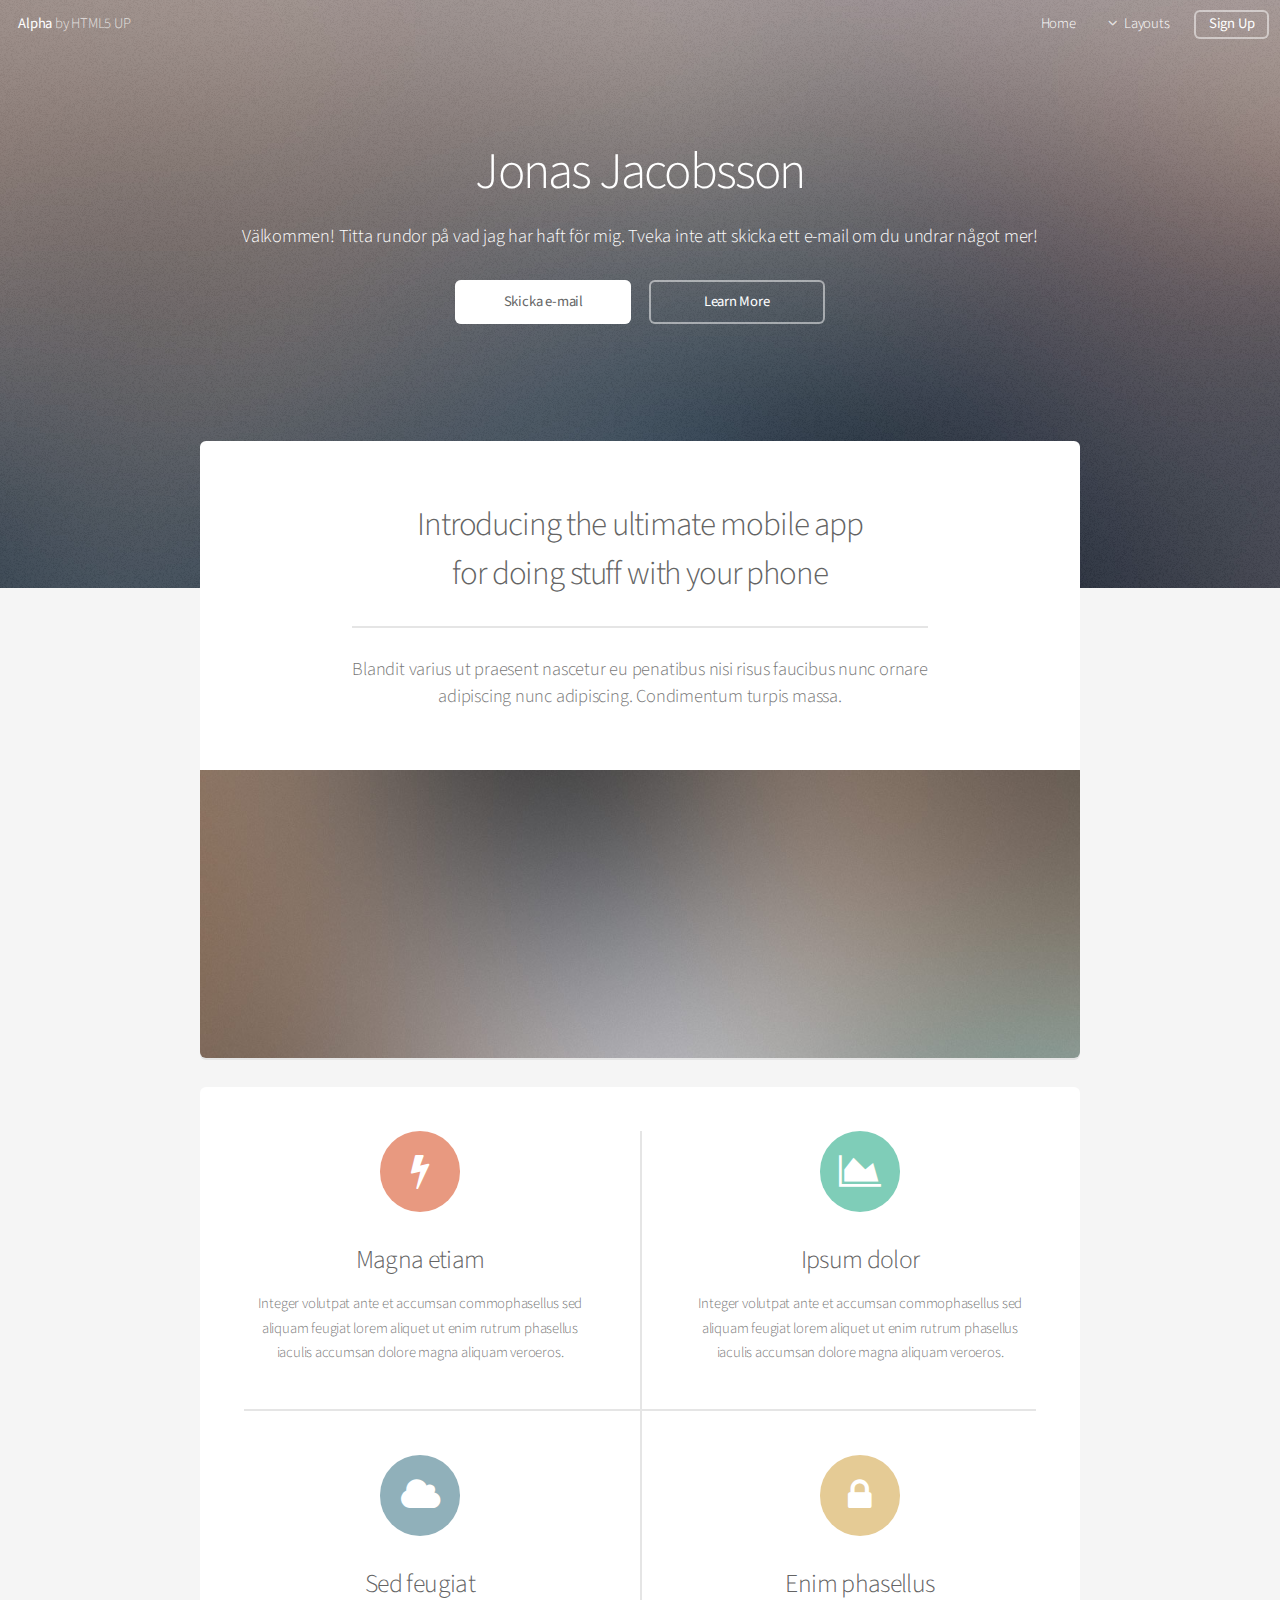
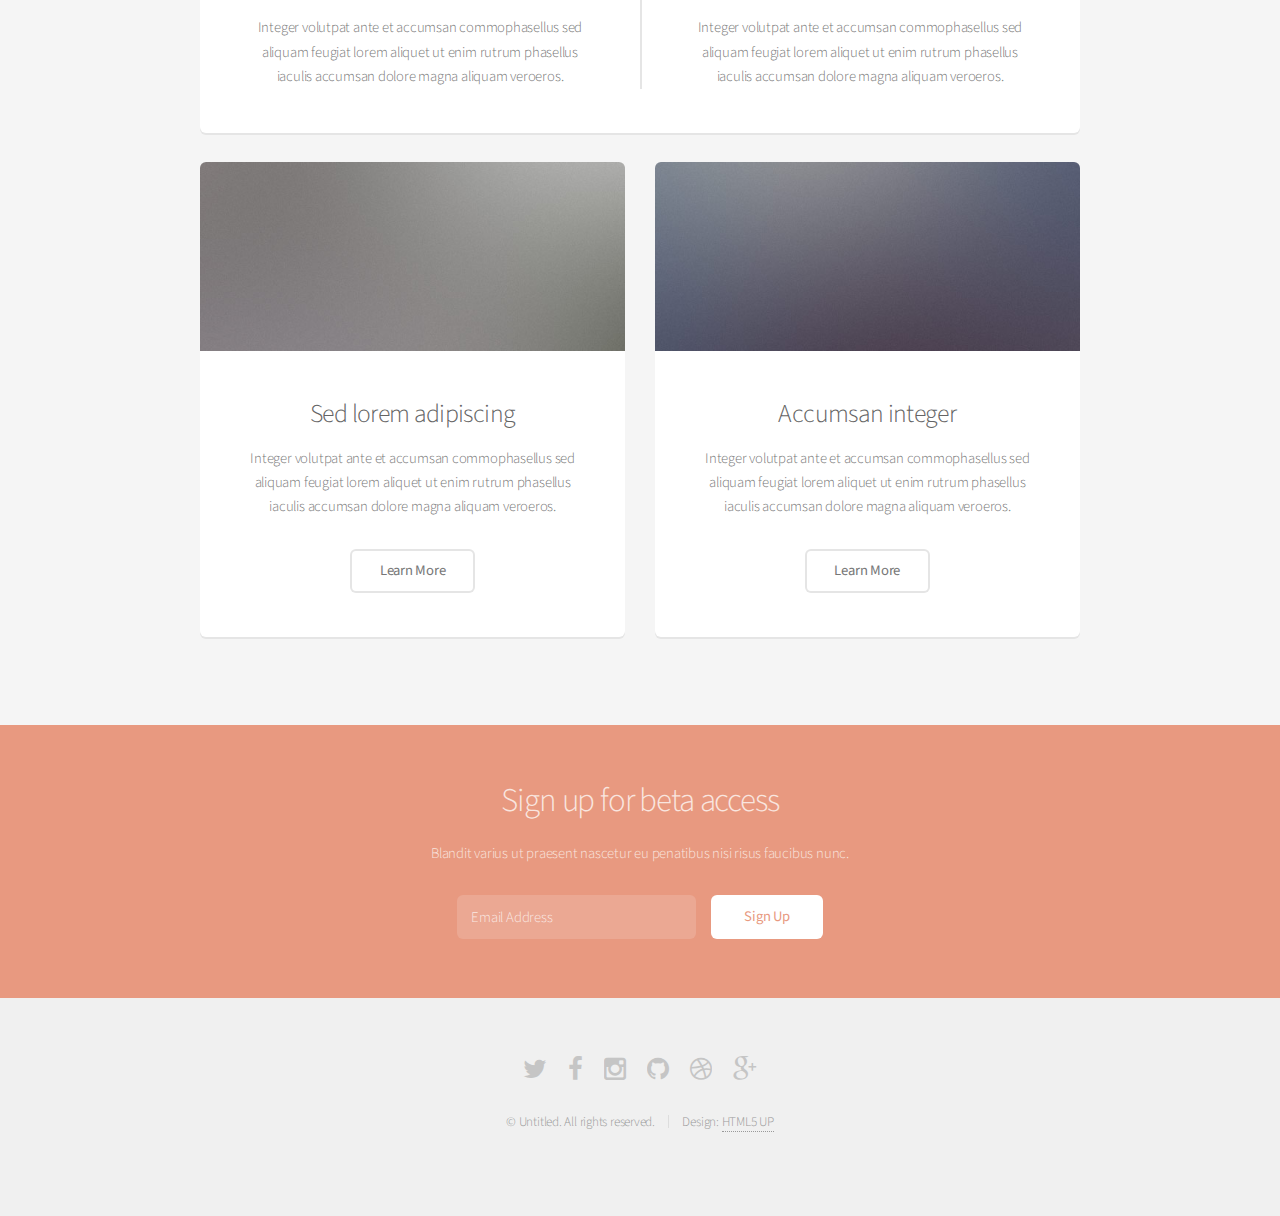
==== commit 714458be: "Början på nått nytt" ====
--- a/index.html
+++ b/index.html
@@ -46,10 +46,10 @@
 
 			<!-- Banner -->
 				<section id="banner">
-					<h2>Alpha</h2>
-					<p>Another fine responsive site template freebie by HTML5 UP.</p>
+					<h2>Jonas Jacobsson</h2>
+					<p>Välkommen! Titta rundor på vad jag har haft för mig. Tveka inte att skicka ett e-mail om du undrar något mer!</p>
 					<ul class="actions">
-						<li><a href="#" class="button special">Sign Up</a></li>
+						<li><a href="#main" class="button special">Skicka e-mail</a></li>
 						<li><a href="#" class="button">Learn More</a></li>
 					</ul>
 				</section>
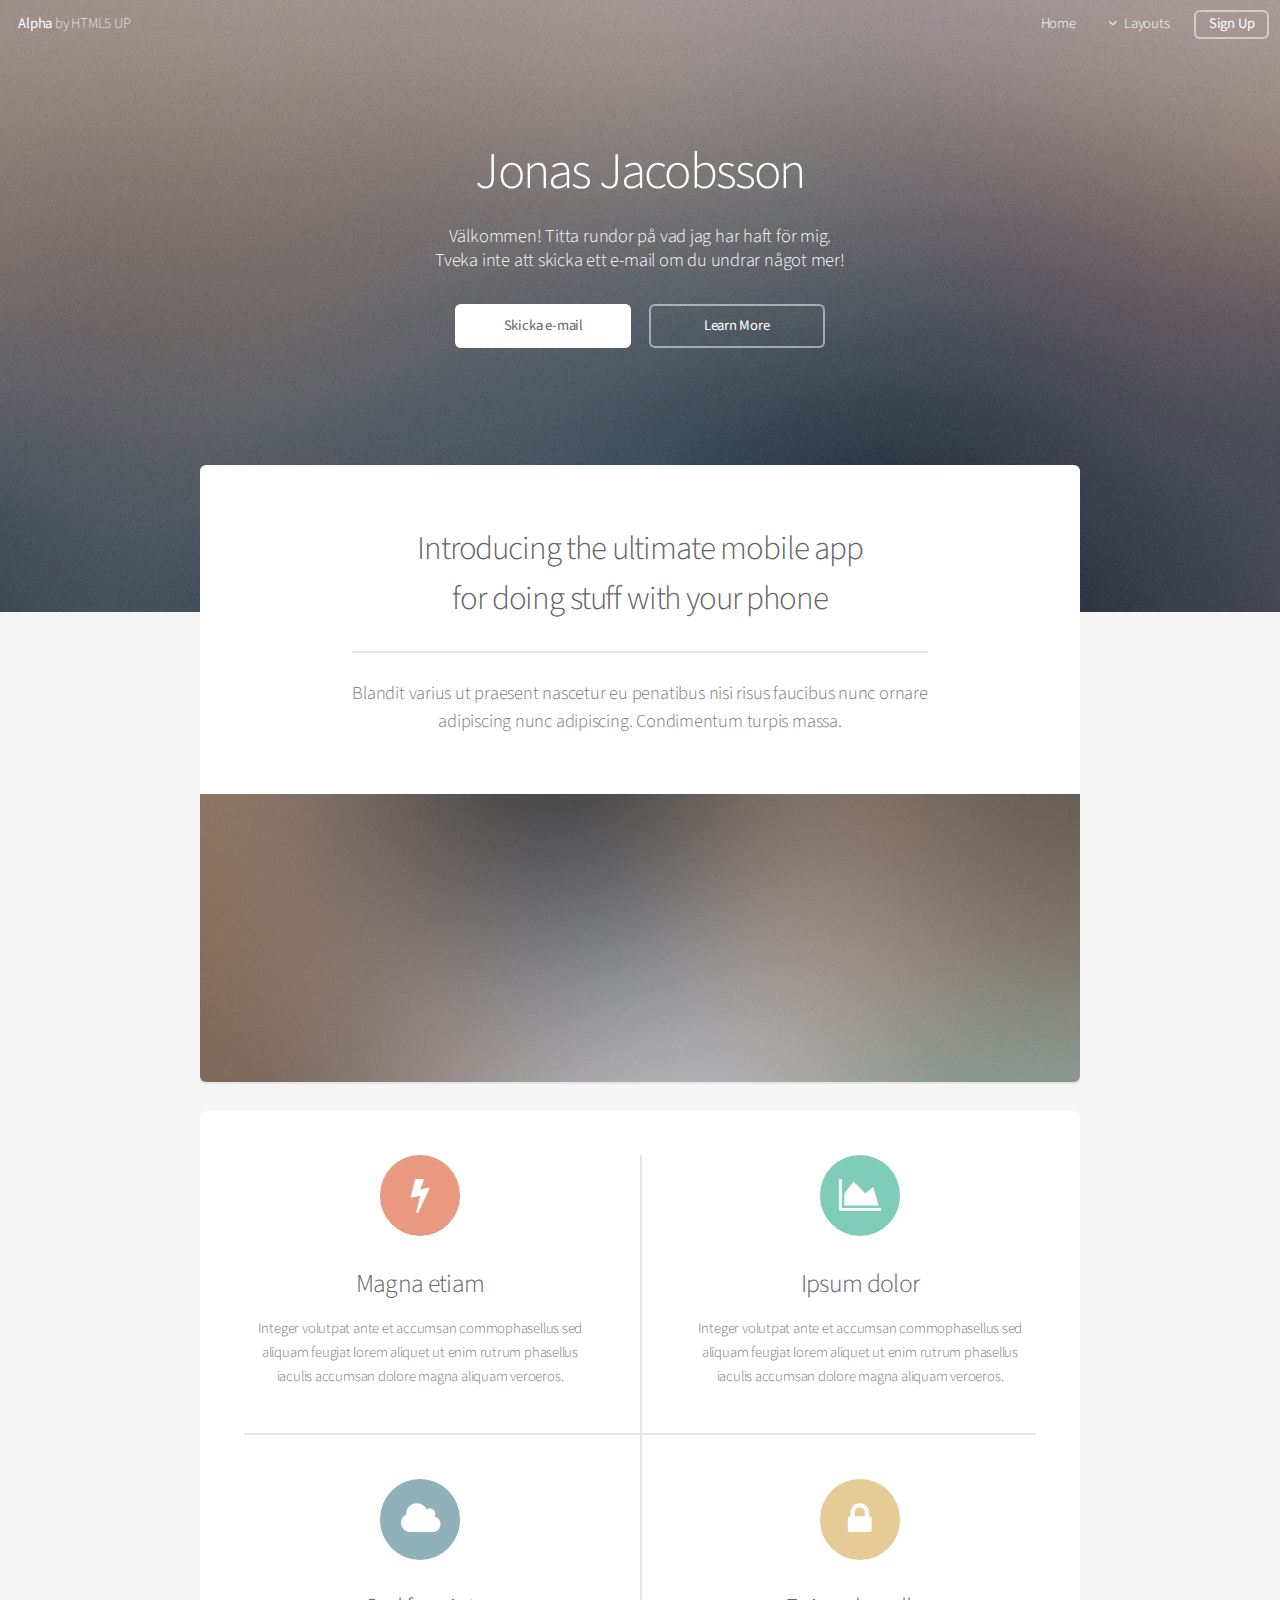
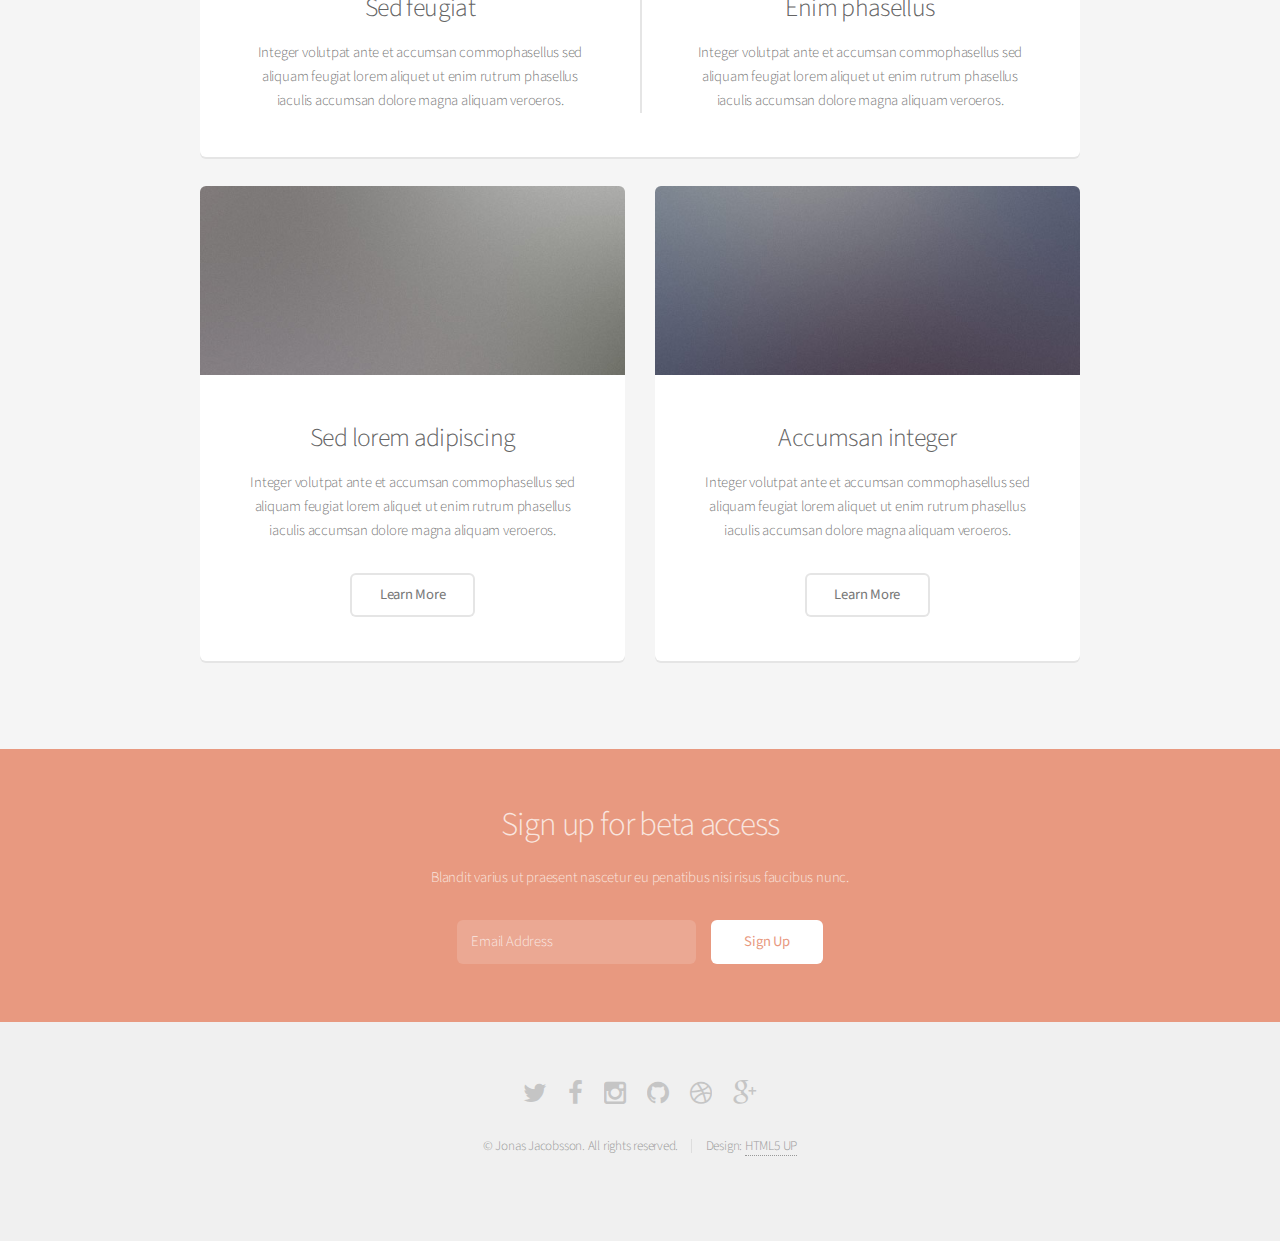
==== commit c157056d: "Titel ändrade" ====
--- a/index.html
+++ b/index.html
@@ -6,7 +6,7 @@
 -->
 <html>
 	<head>
-		<title>Alpha by HTML5 UP</title>
+		<title>Jonas Jacobsson</title>
 		<meta charset="utf-8" />
 		<meta name="viewport" content="width=device-width, initial-scale=1" />
 		<!--[if lte IE 8]><script src="assets/js/ie/html5shiv.js"></script><![endif]-->
@@ -47,9 +47,10 @@
 			<!-- Banner -->
 				<section id="banner">
 					<h2>Jonas Jacobsson</h2>
-					<p>Välkommen! Titta rundor på vad jag har haft för mig. Tveka inte att skicka ett e-mail om du undrar något mer!</p>
+					<p>Välkommen! Titta rundor på vad jag har haft för mig. 
+					<br />Tveka inte att skicka ett e-mail om du undrar något mer!</p>
 					<ul class="actions">
-						<li><a href="#main" class="button special">Skicka e-mail</a></li>
+						<li><a href="contact.html" class="button special">Skicka e-mail</a></li>
 						<li><a href="#" class="button">Learn More</a></li>
 					</ul>
 				</section>
@@ -154,7 +155,7 @@
 						<li><a href="#" class="icon fa-google-plus"><span class="label">Google+</span></a></li>
 					</ul>
 					<ul class="copyright">
-						<li>&copy; Untitled. All rights reserved.</li><li>Design: <a href="http://html5up.net">HTML5 UP</a></li>
+						<li>&copy; Jonas Jacobsson. All rights reserved.</li><li>Design: <a href="http://html5up.net">HTML5 UP</a></li>
 					</ul>
 				</footer>
 
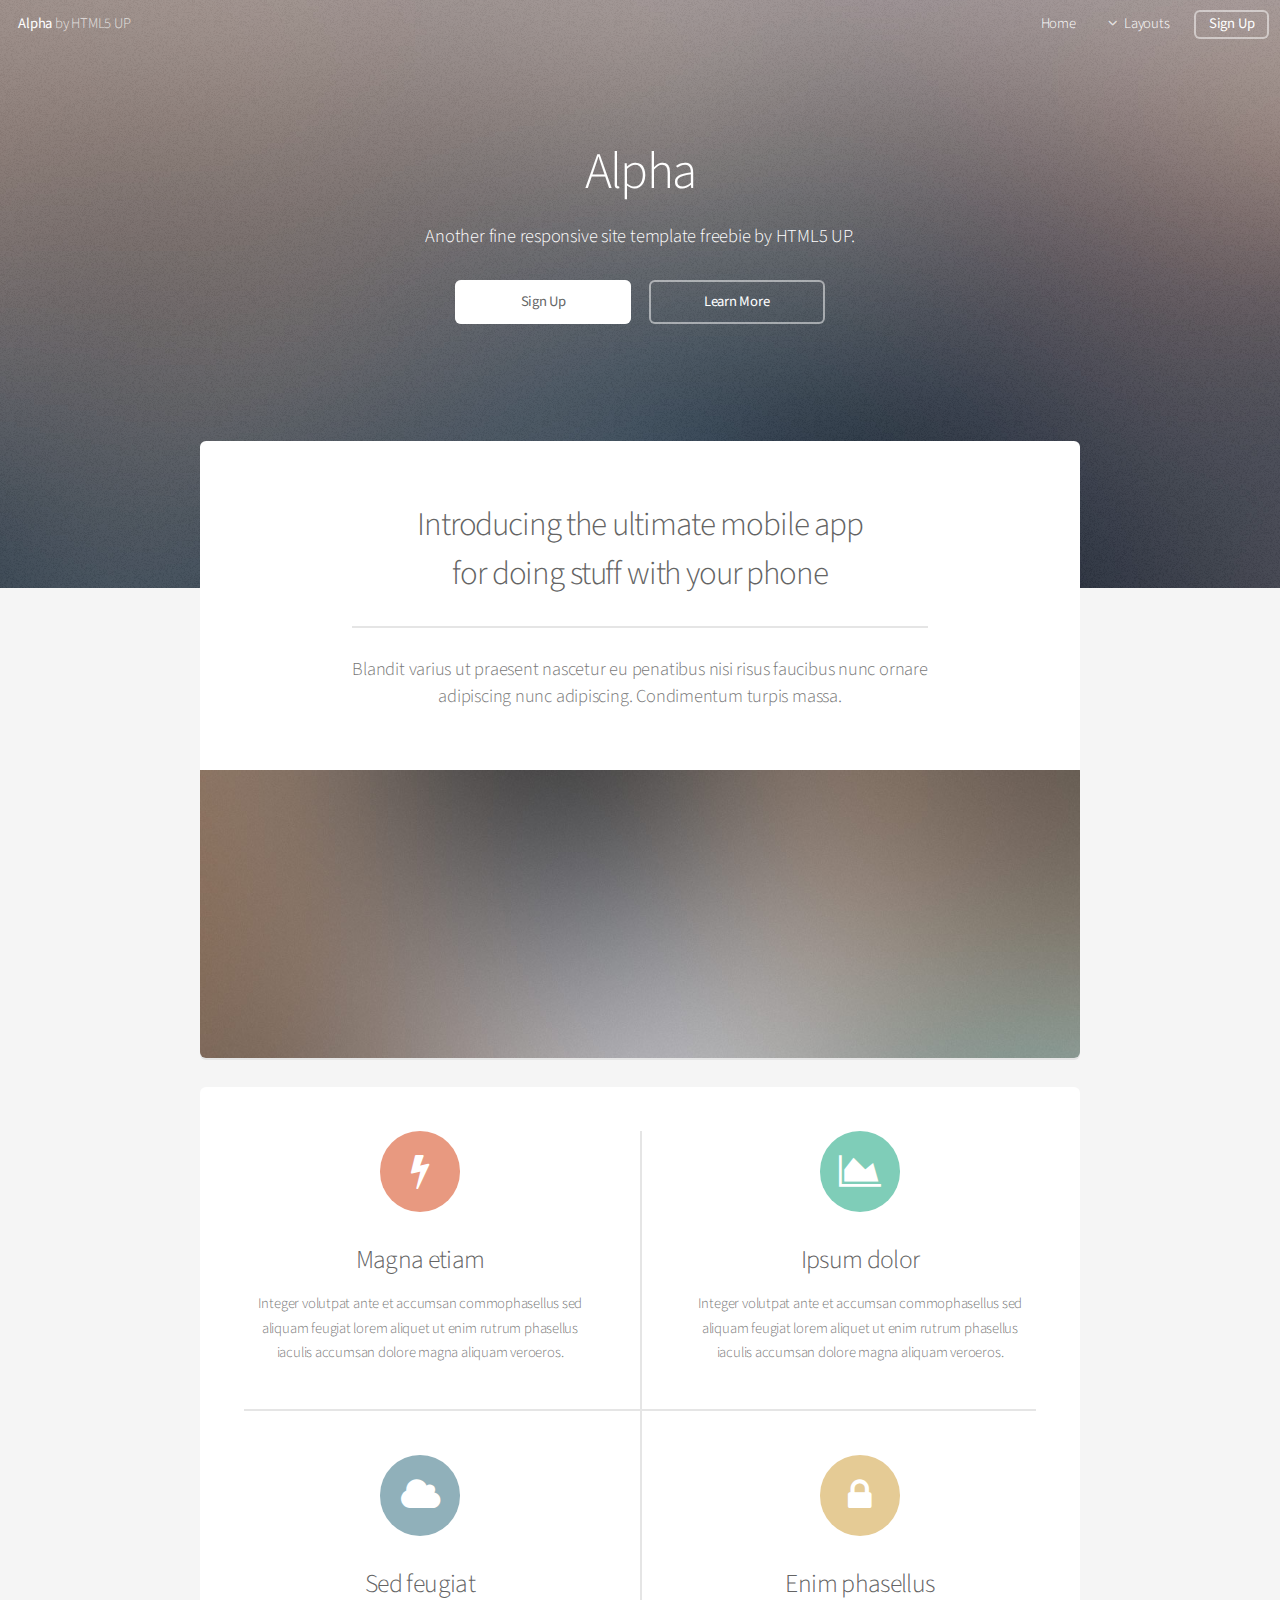
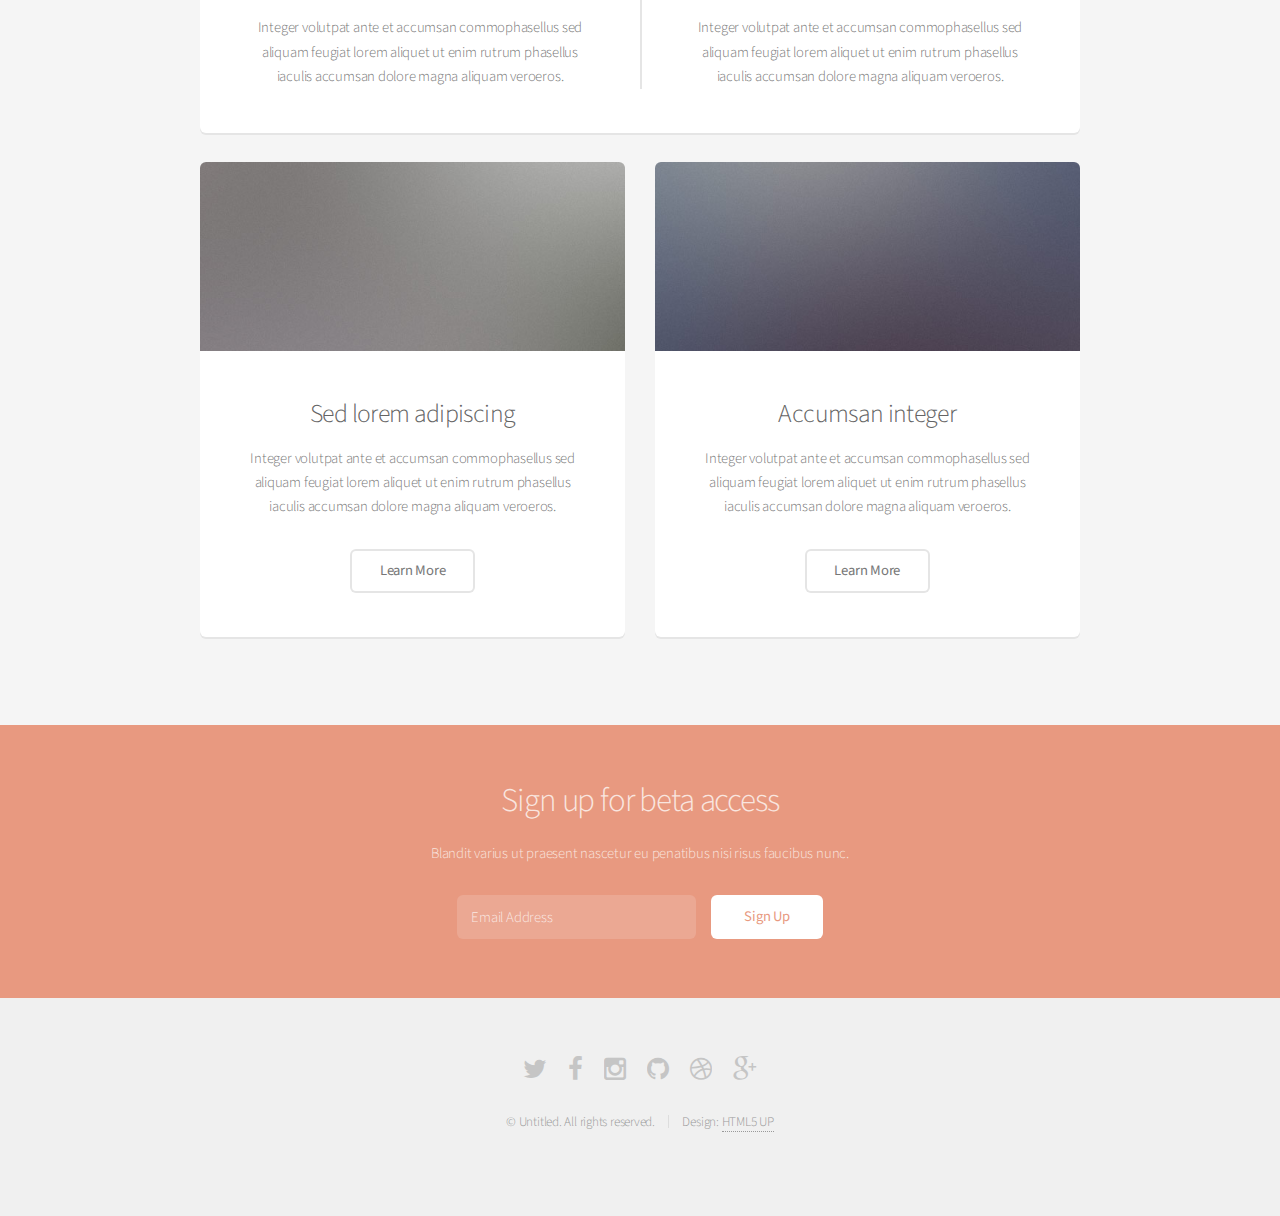
==== commit 0995e245: "Revert "Wordpress website"" ====
--- a/index.html
+++ b/index.html
@@ -6,7 +6,7 @@
 -->
 <html>
 	<head>
-		<title>Jonas Jacobsson</title>
+		<title>Alpha by HTML5 UP</title>
 		<meta charset="utf-8" />
 		<meta name="viewport" content="width=device-width, initial-scale=1" />
 		<!--[if lte IE 8]><script src="assets/js/ie/html5shiv.js"></script><![endif]-->
@@ -46,11 +46,10 @@
 
 			<!-- Banner -->
 				<section id="banner">
-					<h2>Jonas Jacobsson</h2>
-					<p>Välkommen! Titta rundor på vad jag har haft för mig. 
-					<br />Tveka inte att skicka ett e-mail om du undrar något mer!</p>
+					<h2>Alpha</h2>
+					<p>Another fine responsive site template freebie by HTML5 UP.</p>
 					<ul class="actions">
-						<li><a href="contact.html" class="button special">Skicka e-mail</a></li>
+						<li><a href="#" class="button special">Sign Up</a></li>
 						<li><a href="#" class="button">Learn More</a></li>
 					</ul>
 				</section>
@@ -155,7 +154,7 @@
 						<li><a href="#" class="icon fa-google-plus"><span class="label">Google+</span></a></li>
 					</ul>
 					<ul class="copyright">
-						<li>&copy; Jonas Jacobsson. All rights reserved.</li><li>Design: <a href="http://html5up.net">HTML5 UP</a></li>
+						<li>&copy; Untitled. All rights reserved.</li><li>Design: <a href="http://html5up.net">HTML5 UP</a></li>
 					</ul>
 				</footer>
 
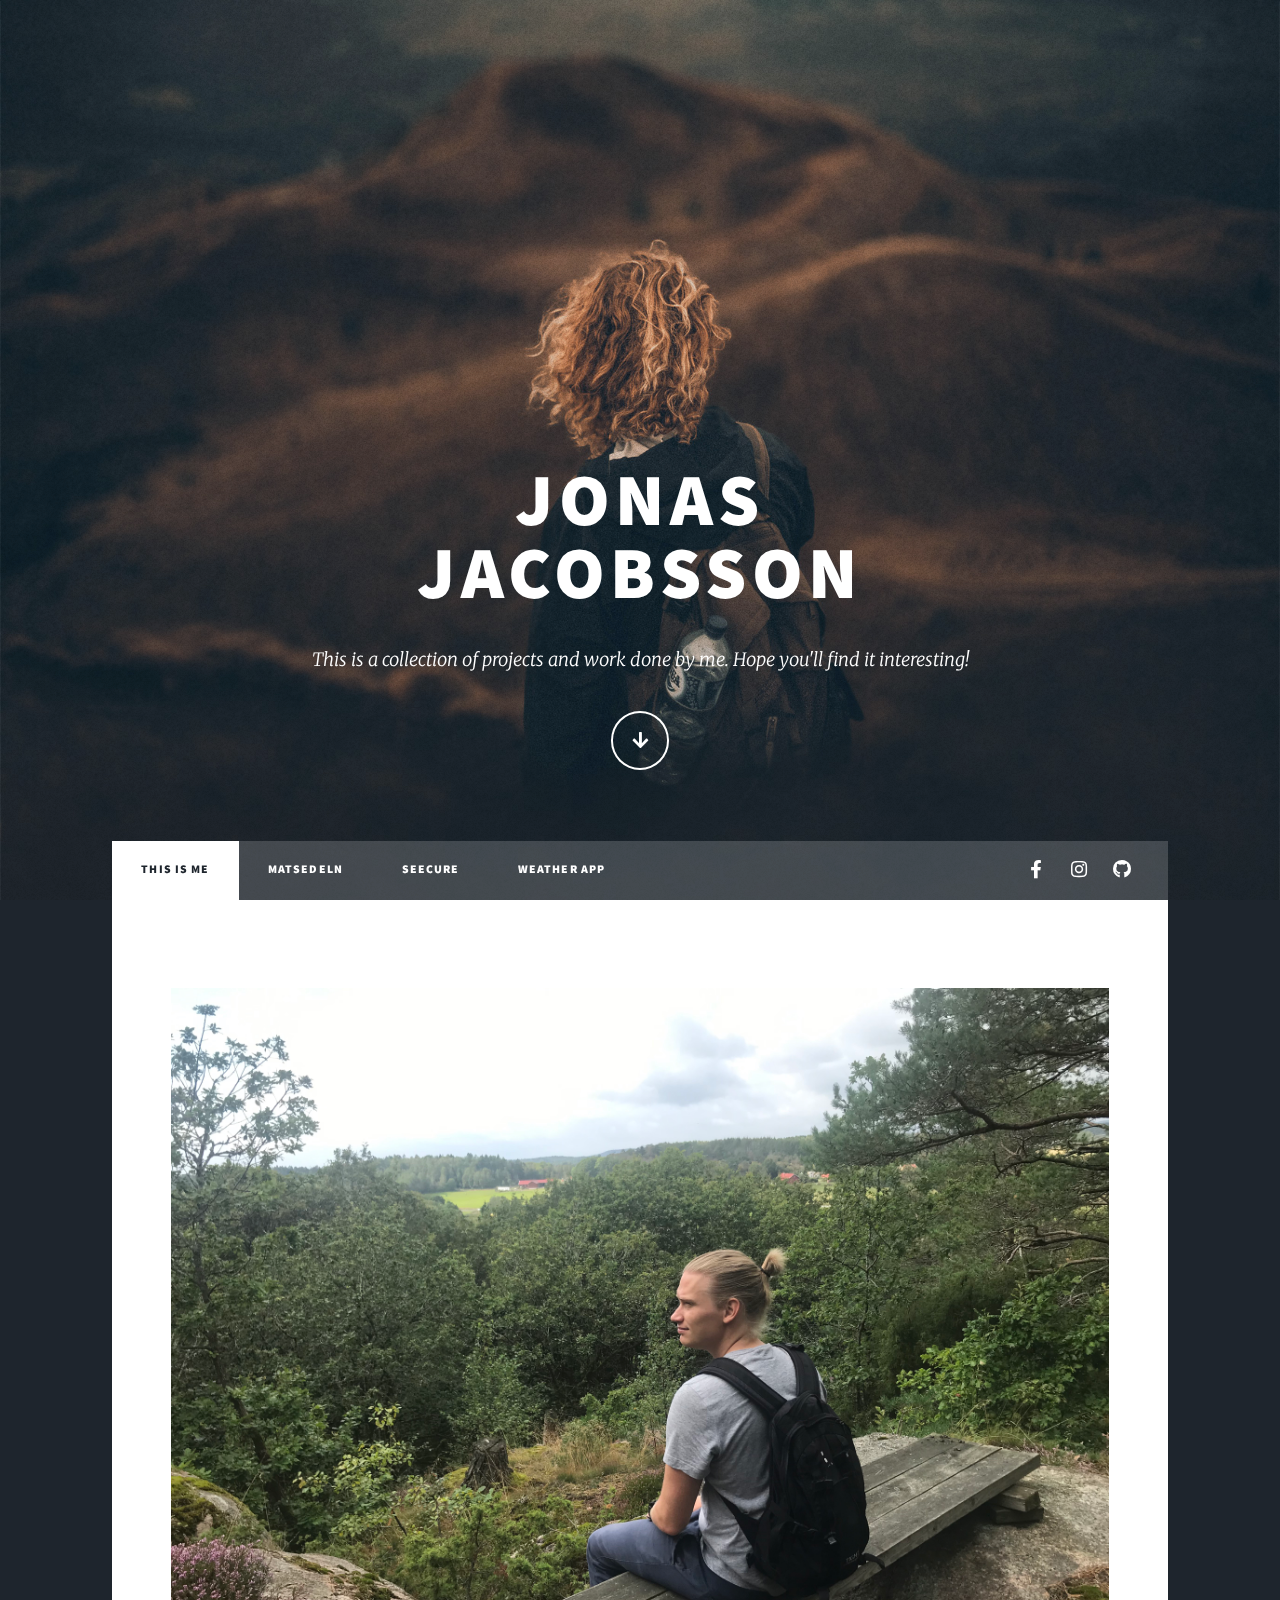
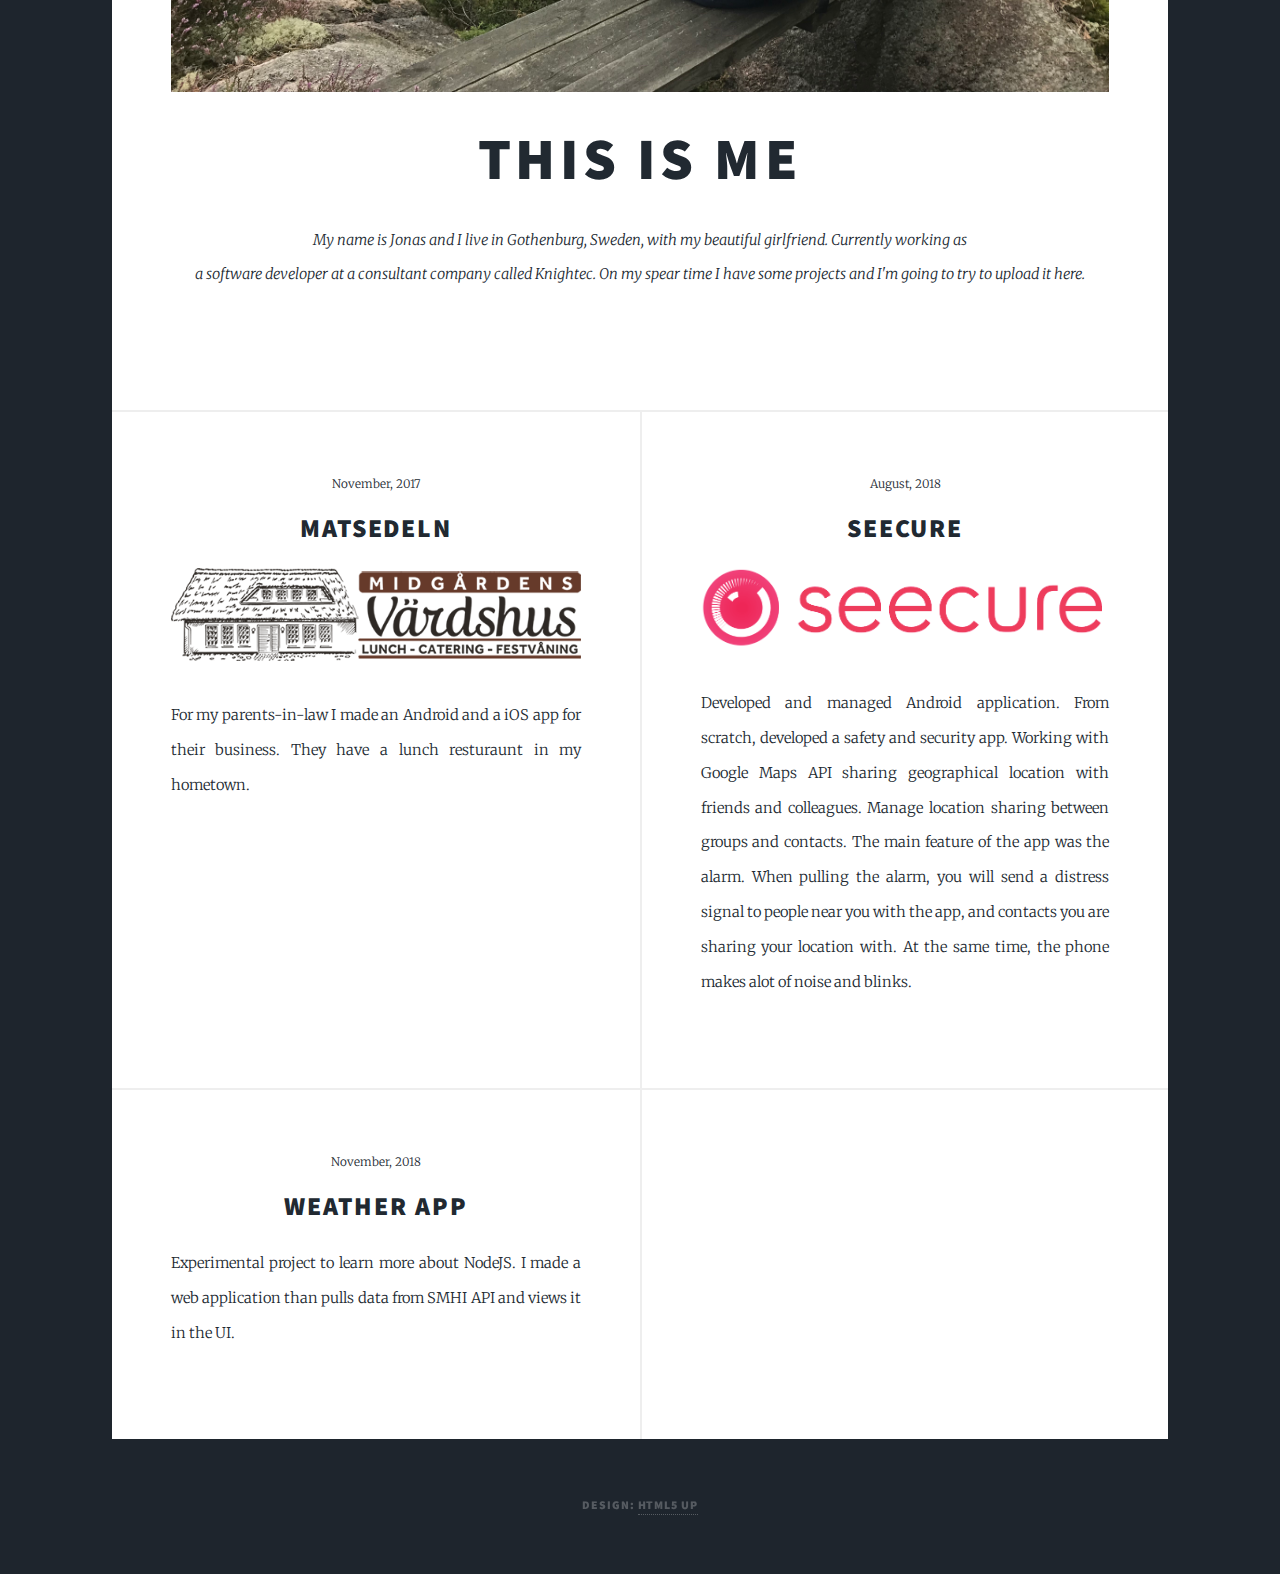
==== commit e4bab8ba: "Changed design completely to Massivley bt HTML5 Up" ====
--- a/index.html
+++ b/index.html
@@ -1,172 +1,230 @@
 <!DOCTYPE HTML>
 <!--
-	Alpha by HTML5 UP
-	html5up.net | @n33co
+	Massively by HTML5 UP
+	html5up.net | @ajlkn
 	Free for personal and commercial use under the CCA 3.0 license (html5up.net/license)
 -->
 <html>
 	<head>
-		<title>Alpha by HTML5 UP</title>
+		<title>JJ</title>
 		<meta charset="utf-8" />
-		<meta name="viewport" content="width=device-width, initial-scale=1" />
-		<!--[if lte IE 8]><script src="assets/js/ie/html5shiv.js"></script><![endif]-->
+		<meta name="viewport" content="width=device-width, initial-scale=1, user-scalable=no" />
 		<link rel="stylesheet" href="assets/css/main.css" />
-		<!--[if lte IE 8]><link rel="stylesheet" href="assets/css/ie8.css" /><![endif]-->
+		<noscript><link rel="stylesheet" href="assets/css/noscript.css" /></noscript>
 	</head>
-	<body class="landing">
-		<div id="page-wrapper">
-
-			<!-- Header -->
-				<header id="header" class="alt">
-					<h1><a href="index.html">Alpha</a> by HTML5 UP</h1>
+	<body class="is-preload">
+
+		<!-- Wrapper -->
+			<div id="wrapper" class="fade-in">
+
+				<!-- Intro -->
+					<div id="intro">
+						<h1>Jonas<br />Jacobsson</h1>
+						<p>
+						This is a collection of projects and work done by me. Hope you'll find it interesting!
+						</p>
+						<ul class="actions">
+							<li><a href="#header" class="button icon solid solo fa-arrow-down scrolly">Continue</a></li>
+						</ul>
+					</div>
+
+				<!-- Header -->
+					<header id="header">
+						<a href="index.html" class="logo">JJ</a>
+					</header>
+
+				<!-- Nav -->
 					<nav id="nav">
-						<ul>
-							<li><a href="index.html">Home</a></li>
-							<li>
-								<a href="#" class="icon fa-angle-down">Layouts</a>
-								<ul>
-									<li><a href="generic.html">Generic</a></li>
-									<li><a href="contact.html">Contact</a></li>
-									<li><a href="elements.html">Elements</a></li>
-									<li>
-										<a href="#">Submenu</a>
-										<ul>
-											<li><a href="#">Option One</a></li>
-											<li><a href="#">Option Two</a></li>
-											<li><a href="#">Option Three</a></li>
-											<li><a href="#">Option Four</a></li>
-										</ul>
-									</li>
-								</ul>
-							</li>
-							<li><a href="#" class="button">Sign Up</a></li>
+						<ul class="links">
+							<li class="active"><a href="index.html">This is Me</a></li>
+							<li><a href="matsedeln.html">Matsedeln</a></li>
+							<li><a href="seecure.html">Seecure</a></li>
+							<li><a href="weather_app.html">Weather App</a></li>
+						</ul>
+						<ul class="icons">
+							<li><a href="https://www.facebook.com/jacobsson.jonas" class="icon brands fa-facebook-f"><span class="label">Facebook</span></a></li>
+							<li><a href="https://www.instagram.com/joniebaluni/" class="icon brands fa-instagram"><span class="label">Instagram</span></a></li>
+							<li><a href="https://github.com/92jonas/" class="icon brands fa-github"><span class="label">GitHub</span></a></li>
 						</ul>
 					</nav>
-				</header>
-
-			<!-- Banner -->
-				<section id="banner">
-					<h2>Alpha</h2>
-					<p>Another fine responsive site template freebie by HTML5 UP.</p>
-					<ul class="actions">
-						<li><a href="#" class="button special">Sign Up</a></li>
-						<li><a href="#" class="button">Learn More</a></li>
-					</ul>
-				</section>
-
-			<!-- Main -->
-				<section id="main" class="container">
-
-					<section class="box special">
-						<header class="major">
-							<h2>Introducing the ultimate mobile app
-							<br />
-							for doing stuff with your phone</h2>
-							<p>Blandit varius ut praesent nascetur eu penatibus nisi risus faucibus nunc ornare<br />
-							adipiscing nunc adipiscing. Condimentum turpis massa.</p>
-						</header>
-						<span class="image featured"><img src="images/pic01.jpg" alt="" /></span>
-					</section>
-
-					<section class="box special features">
-						<div class="features-row">
+
+				<!-- Main -->
+					<div id="main">
+
+						<!-- Featured Post -->
+							<article class="post featured">
+								
+							<img src="images/pic01.jpg" class="image fit" alt="" /></li>	
+								<header class="major">
+									<h2>This is me</h2>
+									<p>My name is Jonas and I live in Gothenburg, Sweden, with my beautiful girlfriend. Currently working as<br /> a software developer at a consultant company called Knightec. On my spear time I have some projects and I'm going to try to upload it here.</p>
+								</header>
+							</article>
+
+						<!-- Posts -->
+							<section class="posts">
+
+
+								<article>
+									<header>
+										<span class="date">November, 2017</span>
+										<h2><a href="matsedeln.html">Matsedeln</h2>
+									</header>
+									<img class="image fit" src="images/midis.png" alt="" />
+									<p>For my parents-in-law I made an Android and a iOS app for their business. They have a lunch resturaunt in my hometown.</p>
+									</a>
+								</article>
+
+
+								<article>
+									<header>
+										<span class="date">August, 2018</span>
+										<h2><a href="seecure.html">Seecure</h2>
+									</header>
+									<img class="image fit" src="images/seecure.png" alt="" />
+									<p>Developed and managed Android application. From scratch, developed a safety and security app. Working with Google Maps API sharing geographical location with friends and colleagues. Manage location sharing between groups and contacts. The main feature of the app was the alarm. When pulling the alarm, you will send a distress signal to people near you with the app, and contacts you are sharing your location with. At the same time, the phone makes alot of noise and blinks.</p>
+									</a>
+								</article>
+
+
+								
+								<article>
+									<header>
+										<span class="date">November, 2018</span>
+										<h2><a href="weather_app.html">Weather app</h2>
+									</header>
+									<p>Experimental project to learn more about NodeJS. I made a web application than pulls data from SMHI API and views it in the UI.</p>
+									</a>
+								</article>
+
+								<article></article>
+
+								<!--
+
+								<article>
+									<header>
+										<span class="date">April 14, 2017</span>
+										<h2><a href="#">Tempus sed<br />
+										nulla imperdiet</a></h2>
+									</header>
+									<a href="#" class="image fit"><img src="images/pic05.jpg" alt="" /></a>
+									<p>Donec eget ex magna. Interdum et malesuada fames ac ante ipsum primis in faucibus. Pellentesque venenatis dolor imperdiet dolor mattis sagittis magna etiam.</p>
+									<ul class="actions special">
+										<li><a href="#" class="button">Full Story</a></li>
+									</ul>
+								</article>
+
+
+								<article>
+									<header>
+										<span class="date">April 11, 2017</span>
+										<h2><a href="#">Odio magna<br />
+										sed consectetur</a></h2>
+									</header>
+									<a href="#" class="image fit"><img src="images/pic06.jpg" alt="" /></a>
+									<p>Donec eget ex magna. Interdum et malesuada fames ac ante ipsum primis in faucibus. Pellentesque venenatis dolor imperdiet dolor mattis sagittis magna etiam.</p>
+									<ul class="actions special">
+										<li><a href="#" class="button">Full Story</a></li>
+									</ul>
+								</article>
+
+
+								<article>
+									<header>
+										<span class="date">April 7, 2017</span>
+										<h2><a href="#">Augue lorem<br />
+										primis vestibulum</a></h2>
+									</header>
+									<a href="#" class="image fit"><img src="images/pic07.jpg" alt="" /></a>
+									<p>Donec eget ex magna. Interdum et malesuada fames ac ante ipsum primis in faucibus. Pellentesque venenatis dolor imperdiet dolor mattis sagittis magna etiam.</p>
+									<ul class="actions special">
+										<li><a href="#" class="button">Full Story</a></li>
+									</ul>
+								</article>
+								-->
+
+							</section>
+
+						<!-- Footer -->
+						<!--	<footer>
+								<div class="pagination">
+									<a href="#" class="previous">Prev</a>
+									<a href="#" class="page active">1</a>
+									<a href="#" class="page">2</a>
+									<a href="#" class="page">3</a>
+									<span class="extra">&hellip;</span>
+									<a href="#" class="page">8</a>
+									<a href="#" class="page">9</a>
+									<a href="#" class="page">10</a>
+									<a href="#" class="next">Next</a>
+								</div>
+							</footer> -->
+
+					</div>
+
+				<!-- Footer -->
+<!--					<footer id="footer">
+						<section>
+							<form method="post" action="#">
+								<div class="fields">
+									<div class="field">
+										<label for="name">Name</label>
+										<input type="text" name="name" id="name" />
+									</div>
+									<div class="field">
+										<label for="email">Email</label>
+										<input type="text" name="email" id="email" />
+									</div>
+									<div class="field">
+										<label for="message">Message</label>
+										<textarea name="message" id="message" rows="3"></textarea>
+									</div>
+								</div>
+								<ul class="actions">
+									<li><input type="submit" value="Send Message" /></li>
+								</ul>
+							</form>
+						</section>
+						<section class="split contact">
+							<section class="alt">
+								<h3>Address</h3>
+								<p>1234 Somewhere Road #87257<br />
+								Nashville, TN 00000-0000</p>
+							</section>
 							<section>
-								<span class="icon major fa-bolt accent2"></span>
-								<h3>Magna etiam</h3>
-								<p>Integer volutpat ante et accumsan commophasellus sed aliquam feugiat lorem aliquet ut enim rutrum phasellus iaculis accumsan dolore magna aliquam veroeros.</p>
+								<h3>Phone</h3>
+								<p><a href="#">(000) 000-0000</a></p>
 							</section>
 							<section>
-								<span class="icon major fa-area-chart accent3"></span>
-								<h3>Ipsum dolor</h3>
-								<p>Integer volutpat ante et accumsan commophasellus sed aliquam feugiat lorem aliquet ut enim rutrum phasellus iaculis accumsan dolore magna aliquam veroeros.</p>
-							</section>
-						</div>
-						<div class="features-row">
+								<h3>Email</h3>
+								<p><a href="#">info@untitled.tld</a></p>
+							</section>
 							<section>
-								<span class="icon major fa-cloud accent4"></span>
-								<h3>Sed feugiat</h3>
-								<p>Integer volutpat ante et accumsan commophasellus sed aliquam feugiat lorem aliquet ut enim rutrum phasellus iaculis accumsan dolore magna aliquam veroeros.</p>
-							</section>
-							<section>
-								<span class="icon major fa-lock accent5"></span>
-								<h3>Enim phasellus</h3>
-								<p>Integer volutpat ante et accumsan commophasellus sed aliquam feugiat lorem aliquet ut enim rutrum phasellus iaculis accumsan dolore magna aliquam veroeros.</p>
-							</section>
-						</div>
-					</section>
-
-					<div class="row">
-						<div class="6u 12u(narrower)">
-
-							<section class="box special">
-								<span class="image featured"><img src="images/pic02.jpg" alt="" /></span>
-								<h3>Sed lorem adipiscing</h3>
-								<p>Integer volutpat ante et accumsan commophasellus sed aliquam feugiat lorem aliquet ut enim rutrum phasellus iaculis accumsan dolore magna aliquam veroeros.</p>
-								<ul class="actions">
-									<li><a href="#" class="button alt">Learn More</a></li>
+								<h3>Social</h3>
+								<ul class="icons alt">
+									<li><a href="#" class="icon brands alt fa-twitter"><span class="label">Twitter</span></a></li>
+									<li><a href="#" class="icon brands alt fa-facebook-f"><span class="label">Facebook</span></a></li>
+									<li><a href="#" class="icon brands alt fa-instagram"><span class="label">Instagram</span></a></li>
+									<li><a href="#" class="icon brands alt fa-github"><span class="label">GitHub</span></a></li>
 								</ul>
 							</section>
-
-						</div>
-						<div class="6u 12u(narrower)">
-
-							<section class="box special">
-								<span class="image featured"><img src="images/pic03.jpg" alt="" /></span>
-								<h3>Accumsan integer</h3>
-								<p>Integer volutpat ante et accumsan commophasellus sed aliquam feugiat lorem aliquet ut enim rutrum phasellus iaculis accumsan dolore magna aliquam veroeros.</p>
-								<ul class="actions">
-									<li><a href="#" class="button alt">Learn More</a></li>
-								</ul>
-							</section>
-
-						</div>
+						</section>
+					</footer> -->
+
+				<!-- Copyright -->
+					<div id="copyright">
+						<ul><li>Design: <a href="https://html5up.net">HTML5 UP</a></li></ul>
 					</div>
 
-				</section>
-
-			<!-- CTA -->
-				<section id="cta">
-
-					<h2>Sign up for beta access</h2>
-					<p>Blandit varius ut praesent nascetur eu penatibus nisi risus faucibus nunc.</p>
-
-					<form>
-						<div class="row uniform 50%">
-							<div class="8u 12u(mobilep)">
-								<input type="email" name="email" id="email" placeholder="Email Address" />
-							</div>
-							<div class="4u 12u(mobilep)">
-								<input type="submit" value="Sign Up" class="fit" />
-							</div>
-						</div>
-					</form>
-
-				</section>
-
-			<!-- Footer -->
-				<footer id="footer">
-					<ul class="icons">
-						<li><a href="#" class="icon fa-twitter"><span class="label">Twitter</span></a></li>
-						<li><a href="#" class="icon fa-facebook"><span class="label">Facebook</span></a></li>
-						<li><a href="#" class="icon fa-instagram"><span class="label">Instagram</span></a></li>
-						<li><a href="#" class="icon fa-github"><span class="label">Github</span></a></li>
-						<li><a href="#" class="icon fa-dribbble"><span class="label">Dribbble</span></a></li>
-						<li><a href="#" class="icon fa-google-plus"><span class="label">Google+</span></a></li>
-					</ul>
-					<ul class="copyright">
-						<li>&copy; Untitled. All rights reserved.</li><li>Design: <a href="http://html5up.net">HTML5 UP</a></li>
-					</ul>
-				</footer>
-
-		</div>
+			</div>
 
 		<!-- Scripts -->
 			<script src="assets/js/jquery.min.js"></script>
-			<script src="assets/js/jquery.dropotron.min.js"></script>
-			<script src="assets/js/jquery.scrollgress.min.js"></script>
-			<script src="assets/js/skel.min.js"></script>
+			<script src="assets/js/jquery.scrollex.min.js"></script>
+			<script src="assets/js/jquery.scrolly.min.js"></script>
+			<script src="assets/js/browser.min.js"></script>
+			<script src="assets/js/breakpoints.min.js"></script>
 			<script src="assets/js/util.js"></script>
-			<!--[if lte IE 8]><script src="assets/js/ie/respond.min.js"></script><![endif]-->
 			<script src="assets/js/main.js"></script>
 
 	</body>
--- a/assets/css/main.css
+++ b/assets/css/main.css
@@ -1,1816 +1,165 @@
-@import url("font-awesome.min.css");
-@import url("http://fonts.googleapis.com/css?family=Source+Sans+Pro:300,400,300italic,400italic");
+@import url(fontawesome-all.min.css);
+@import url("https://fonts.googleapis.com/css?family=Merriweather:300,700,300italic,700italic|Source+Sans+Pro:900");
 
 /*
-	Alpha by HTML5 UP
-	html5up.net | @n33co
+	Massively by HTML5 UP
+	html5up.net | @ajlkn
 	Free for personal and commercial use under the CCA 3.0 license (html5up.net/license)
 */
 
-/* Reset */
-
-	html, body, div, span, applet, object, iframe, h1, h2, h3, h4, h5, h6, p, blockquote, pre, a, abbr, acronym, address, big, cite, code, del, dfn, em, img, ins, kbd, q, s, samp, small, strike, strong, sub, sup, tt, var, b, u, i, center, dl, dt, dd, ol, ul, li, fieldset, form, label, legend, table, caption, tbody, tfoot, thead, tr, th, td, article, aside, canvas, details, embed, figure, figcaption, footer, header, hgroup, menu, nav, output, ruby, section, summary, time, mark, audio, video {
-		margin: 0;
-		padding: 0;
-		border: 0;
-		font-size: 100%;
-		font: inherit;
-		vertical-align: baseline;
-	}
-
-	article, aside, details, figcaption, figure, footer, header, hgroup, menu, nav, section {
-		display: block;
-	}
-
-	body {
-		line-height: 1;
-	}
-
-	ol, ul {
-		list-style: none;
-	}
-
-	blockquote, q {
-		quotes: none;
-	}
+html, body, div, span, applet, object,
+iframe, h1, h2, h3, h4, h5, h6, p, blockquote,
+pre, a, abbr, acronym, address, big, cite,
+code, del, dfn, em, img, ins, kbd, q, s, samp,
+small, strike, strong, sub, sup, tt, var, b,
+u, i, center, dl, dt, dd, ol, ul, li, fieldset,
+form, label, legend, table, caption, tbody,
+tfoot, thead, tr, th, td, article, aside,
+canvas, details, embed, figure, figcaption,
+footer, header, hgroup, menu, nav, output, ruby,
+section, summary, time, mark, audio, video {
+	margin: 0;
+	padding: 0;
+	border: 0;
+	font-size: 100%;
+	font: inherit;
+	vertical-align: baseline;}
+
+article, aside, details, figcaption, figure,
+footer, header, hgroup, menu, nav, section {
+	display: block;}
+
+body {
+	line-height: 1;
+}
+
+ol, ul {
+	list-style: none;
+}
+
+blockquote, q {
+	quotes: none;
+}
 
 	blockquote:before, blockquote:after, q:before, q:after {
 		content: '';
 		content: none;
 	}
 
-	table {
-		border-collapse: collapse;
-		border-spacing: 0;
+table {
+	border-collapse: collapse;
+	border-spacing: 0;
+}
+
+body {
+	-webkit-text-size-adjust: none;
+}
+
+mark {
+	background-color: transparent;
+	color: inherit;
+}
+
+input::-moz-focus-inner {
+	border: 0;
+	padding: 0;
+}
+
+input, select, textarea {
+	-moz-appearance: none;
+	-webkit-appearance: none;
+	-ms-appearance: none;
+	appearance: none;
+}
+
+/* Basic */
+
+	@-ms-viewport {
+		width: device-width;
 	}
 
 	body {
-		-webkit-text-size-adjust: none;
-	}
-
-/* Box Model */
+		-ms-overflow-style: scrollbar;
+	}
+
+	@media screen and (max-width: 480px) {
+
+		html, body {
+			min-width: 320px;
+		}
+
+	}
+
+	html {
+		box-sizing: border-box;
+	}
 
 	*, *:before, *:after {
-		-moz-box-sizing: border-box;
-		-webkit-box-sizing: border-box;
-		box-sizing: border-box;
-	}
-
-/* Containers */
-
-	.container {
-		margin-left: auto;
-		margin-right: auto;
-	}
-
-	.container.\31 25\25 {
-		width: 100%;
-		max-width: 75em;
-		min-width: 60em;
-	}
-
-	.container.\37 5\25 {
-		width: 45em;
-	}
-
-	.container.\35 0\25 {
-		width: 30em;
-	}
-
-	.container.\32 5\25 {
-		width: 15em;
-	}
-
-	.container {
-		width: 60em;
-	}
-
-	@media screen and (max-width: 1680px) {
-
-		.container.\31 25\25 {
-			width: 100%;
-			max-width: 75em;
-			min-width: 60em;
-		}
-
-		.container.\37 5\25 {
-			width: 45em;
-		}
-
-		.container.\35 0\25 {
-			width: 30em;
-		}
-
-		.container.\32 5\25 {
-			width: 15em;
-		}
-
-		.container {
-			width: 60em;
-		}
-
-	}
-
-	@media screen and (max-width: 1280px) {
-
-		.container.\31 25\25 {
-			width: 100%;
-			max-width: 75em;
-			min-width: 60em;
-		}
-
-		.container.\37 5\25 {
-			width: 45em;
-		}
-
-		.container.\35 0\25 {
-			width: 30em;
-		}
-
-		.container.\32 5\25 {
-			width: 15em;
-		}
-
-		.container {
-			width: 60em;
-		}
-
-	}
-
-	@media screen and (max-width: 980px) {
-
-		.container.\31 25\25 {
-			width: 100%;
-			max-width: 112.5%;
-			min-width: 90%;
-		}
-
-		.container.\37 5\25 {
-			width: 67.5%;
-		}
-
-		.container.\35 0\25 {
-			width: 45%;
-		}
-
-		.container.\32 5\25 {
-			width: 22.5%;
-		}
-
-		.container {
-			width: 90%;
-		}
-
-	}
-
-	@media screen and (max-width: 840px) {
-
-		.container.\31 25\25 {
-			width: 100%;
-			max-width: 112.5%;
-			min-width: 90%;
-		}
-
-		.container.\37 5\25 {
-			width: 67.5%;
-		}
-
-		.container.\35 0\25 {
-			width: 45%;
-		}
-
-		.container.\32 5\25 {
-			width: 22.5%;
-		}
-
-		.container {
-			width: 90% !important;
-		}
-
-	}
-
-	@media screen and (max-width: 736px) {
-
-		.container.\31 25\25 {
-			width: 100%;
-			max-width: 125%;
-			min-width: 100%;
-		}
-
-		.container.\37 5\25 {
-			width: 75%;
-		}
-
-		.container.\35 0\25 {
-			width: 50%;
-		}
-
-		.container.\32 5\25 {
-			width: 25%;
-		}
-
-		.container {
-			width: 100% !important;
-		}
-
-	}
-
-	@media screen and (max-width: 480px) {
-
-		.container.\31 25\25 {
-			width: 100%;
-			max-width: 125%;
-			min-width: 100%;
-		}
-
-		.container.\37 5\25 {
-			width: 75%;
-		}
-
-		.container.\35 0\25 {
-			width: 50%;
-		}
-
-		.container.\32 5\25 {
-			width: 25%;
-		}
-
-		.container {
-			width: 100% !important;
-		}
-
-	}
-
-/* Grid */
-
-	.row {
-		border-bottom: solid 1px transparent;
-		-moz-box-sizing: border-box;
-		-webkit-box-sizing: border-box;
-		box-sizing: border-box;
-	}
-
-	.row > * {
-		float: left;
-		-moz-box-sizing: border-box;
-		-webkit-box-sizing: border-box;
-		box-sizing: border-box;
-	}
-
-	.row:after, .row:before {
-		content: '';
-		display: block;
-		clear: both;
-		height: 0;
-	}
-
-	.row.uniform > * > :first-child {
-		margin-top: 0;
-	}
-
-	.row.uniform > * > :last-child {
-		margin-bottom: 0;
-	}
-
-	.row.\30 \25 > * {
-		padding: 0 0 0 0em;
-	}
-
-	.row.\30 \25 {
-		margin: 0 0 -1px 0em;
-	}
-
-	.row.uniform.\30 \25 > * {
-		padding: 0em 0 0 0em;
-	}
-
-	.row.uniform.\30 \25 {
-		margin: 0em 0 -1px 0em;
-	}
-
-	.row > * {
-		padding: 0 0 0 2em;
-	}
-
-	.row {
-		margin: 0 0 -1px -2em;
-	}
-
-	.row.uniform > * {
-		padding: 2em 0 0 2em;
-	}
-
-	.row.uniform {
-		margin: -2em 0 -1px -2em;
-	}
-
-	.row.\32 00\25 > * {
-		padding: 0 0 0 4em;
-	}
-
-	.row.\32 00\25 {
-		margin: 0 0 -1px -4em;
-	}
-
-	.row.uniform.\32 00\25 > * {
-		padding: 4em 0 0 4em;
-	}
-
-	.row.uniform.\32 00\25 {
-		margin: -4em 0 -1px -4em;
-	}
-
-	.row.\31 50\25 > * {
-		padding: 0 0 0 3em;
-	}
-
-	.row.\31 50\25 {
-		margin: 0 0 -1px -3em;
-	}
-
-	.row.uniform.\31 50\25 > * {
-		padding: 3em 0 0 3em;
-	}
-
-	.row.uniform.\31 50\25 {
-		margin: -3em 0 -1px -3em;
-	}
-
-	.row.\35 0\25 > * {
-		padding: 0 0 0 1em;
-	}
-
-	.row.\35 0\25 {
-		margin: 0 0 -1px -1em;
-	}
-
-	.row.uniform.\35 0\25 > * {
-		padding: 1em 0 0 1em;
-	}
-
-	.row.uniform.\35 0\25 {
-		margin: -1em 0 -1px -1em;
-	}
-
-	.row.\32 5\25 > * {
-		padding: 0 0 0 0.5em;
-	}
-
-	.row.\32 5\25 {
-		margin: 0 0 -1px -0.5em;
-	}
-
-	.row.uniform.\32 5\25 > * {
-		padding: 0.5em 0 0 0.5em;
-	}
-
-	.row.uniform.\32 5\25 {
-		margin: -0.5em 0 -1px -0.5em;
-	}
-
-	.\31 2u, .\31 2u\24 {
-		width: 100%;
-		clear: none;
-		margin-left: 0;
-	}
-
-	.\31 1u, .\31 1u\24 {
-		width: 91.6666666667%;
-		clear: none;
-		margin-left: 0;
-	}
-
-	.\31 0u, .\31 0u\24 {
-		width: 83.3333333333%;
-		clear: none;
-		margin-left: 0;
-	}
-
-	.\39 u, .\39 u\24 {
-		width: 75%;
-		clear: none;
-		margin-left: 0;
-	}
-
-	.\38 u, .\38 u\24 {
-		width: 66.6666666667%;
-		clear: none;
-		margin-left: 0;
-	}
-
-	.\37 u, .\37 u\24 {
-		width: 58.3333333333%;
-		clear: none;
-		margin-left: 0;
-	}
-
-	.\36 u, .\36 u\24 {
-		width: 50%;
-		clear: none;
-		margin-left: 0;
-	}
-
-	.\35 u, .\35 u\24 {
-		width: 41.6666666667%;
-		clear: none;
-		margin-left: 0;
-	}
-
-	.\34 u, .\34 u\24 {
-		width: 33.3333333333%;
-		clear: none;
-		margin-left: 0;
-	}
-
-	.\33 u, .\33 u\24 {
-		width: 25%;
-		clear: none;
-		margin-left: 0;
-	}
-
-	.\32 u, .\32 u\24 {
-		width: 16.6666666667%;
-		clear: none;
-		margin-left: 0;
-	}
-
-	.\31 u, .\31 u\24 {
-		width: 8.3333333333%;
-		clear: none;
-		margin-left: 0;
-	}
-
-	.\31 2u\24 + *,
-	.\31 1u\24 + *,
-	.\31 0u\24 + *,
-	.\39 u\24 + *,
-	.\38 u\24 + *,
-	.\37 u\24 + *,
-	.\36 u\24 + *,
-	.\35 u\24 + *,
-	.\34 u\24 + *,
-	.\33 u\24 + *,
-	.\32 u\24 + *,
-	.\31 u\24 + * {
-		clear: left;
-	}
-
-	.\-11u {
-		margin-left: 91.66667%;
-	}
-
-	.\-10u {
-		margin-left: 83.33333%;
-	}
-
-	.\-9u {
-		margin-left: 75%;
-	}
-
-	.\-8u {
-		margin-left: 66.66667%;
-	}
-
-	.\-7u {
-		margin-left: 58.33333%;
-	}
-
-	.\-6u {
-		margin-left: 50%;
-	}
-
-	.\-5u {
-		margin-left: 41.66667%;
-	}
-
-	.\-4u {
-		margin-left: 33.33333%;
-	}
-
-	.\-3u {
-		margin-left: 25%;
-	}
-
-	.\-2u {
-		margin-left: 16.66667%;
-	}
-
-	.\-1u {
-		margin-left: 8.33333%;
-	}
-
-	@media screen and (max-width: 1680px) {
-
-		.row > * {
-			padding: 0 0 0 2em;
-		}
-
-		.row {
-			margin: 0 0 -1px -2em;
-		}
-
-		.row.uniform > * {
-			padding: 2em 0 0 2em;
-		}
-
-		.row.uniform {
-			margin: -2em 0 -1px -2em;
-		}
-
-		.row.\32 00\25 > * {
-			padding: 0 0 0 4em;
-		}
-
-		.row.\32 00\25 {
-			margin: 0 0 -1px -4em;
-		}
-
-		.row.uniform.\32 00\25 > * {
-			padding: 4em 0 0 4em;
-		}
-
-		.row.uniform.\32 00\25 {
-			margin: -4em 0 -1px -4em;
-		}
-
-		.row.\31 50\25 > * {
-			padding: 0 0 0 3em;
-		}
-
-		.row.\31 50\25 {
-			margin: 0 0 -1px -3em;
-		}
-
-		.row.uniform.\31 50\25 > * {
-			padding: 3em 0 0 3em;
-		}
-
-		.row.uniform.\31 50\25 {
-			margin: -3em 0 -1px -3em;
-		}
-
-		.row.\35 0\25 > * {
-			padding: 0 0 0 1em;
-		}
-
-		.row.\35 0\25 {
-			margin: 0 0 -1px -1em;
-		}
-
-		.row.uniform.\35 0\25 > * {
-			padding: 1em 0 0 1em;
-		}
-
-		.row.uniform.\35 0\25 {
-			margin: -1em 0 -1px -1em;
-		}
-
-		.row.\32 5\25 > * {
-			padding: 0 0 0 0.5em;
-		}
-
-		.row.\32 5\25 {
-			margin: 0 0 -1px -0.5em;
-		}
-
-		.row.uniform.\32 5\25 > * {
-			padding: 0.5em 0 0 0.5em;
-		}
-
-		.row.uniform.\32 5\25 {
-			margin: -0.5em 0 -1px -0.5em;
-		}
-
-		.\31 2u\28wide\29, .\31 2u\24\28wide\29 {
-			width: 100%;
-			clear: none;
-			margin-left: 0;
-		}
-
-		.\31 1u\28wide\29, .\31 1u\24\28wide\29 {
-			width: 91.6666666667%;
-			clear: none;
-			margin-left: 0;
-		}
-
-		.\31 0u\28wide\29, .\31 0u\24\28wide\29 {
-			width: 83.3333333333%;
-			clear: none;
-			margin-left: 0;
-		}
-
-		.\39 u\28wide\29, .\39 u\24\28wide\29 {
-			width: 75%;
-			clear: none;
-			margin-left: 0;
-		}
-
-		.\38 u\28wide\29, .\38 u\24\28wide\29 {
-			width: 66.6666666667%;
-			clear: none;
-			margin-left: 0;
-		}
-
-		.\37 u\28wide\29, .\37 u\24\28wide\29 {
-			width: 58.3333333333%;
-			clear: none;
-			margin-left: 0;
-		}
-
-		.\36 u\28wide\29, .\36 u\24\28wide\29 {
-			width: 50%;
-			clear: none;
-			margin-left: 0;
-		}
-
-		.\35 u\28wide\29, .\35 u\24\28wide\29 {
-			width: 41.6666666667%;
-			clear: none;
-			margin-left: 0;
-		}
-
-		.\34 u\28wide\29, .\34 u\24\28wide\29 {
-			width: 33.3333333333%;
-			clear: none;
-			margin-left: 0;
-		}
-
-		.\33 u\28wide\29, .\33 u\24\28wide\29 {
-			width: 25%;
-			clear: none;
-			margin-left: 0;
-		}
-
-		.\32 u\28wide\29, .\32 u\24\28wide\29 {
-			width: 16.6666666667%;
-			clear: none;
-			margin-left: 0;
-		}
-
-		.\31 u\28wide\29, .\31 u\24\28wide\29 {
-			width: 8.3333333333%;
-			clear: none;
-			margin-left: 0;
-		}
-
-		.\31 2u\24\28wide\29 + *,
-		.\31 1u\24\28wide\29 + *,
-		.\31 0u\24\28wide\29 + *,
-		.\39 u\24\28wide\29 + *,
-		.\38 u\24\28wide\29 + *,
-		.\37 u\24\28wide\29 + *,
-		.\36 u\24\28wide\29 + *,
-		.\35 u\24\28wide\29 + *,
-		.\34 u\24\28wide\29 + *,
-		.\33 u\24\28wide\29 + *,
-		.\32 u\24\28wide\29 + *,
-		.\31 u\24\28wide\29 + * {
-			clear: left;
-		}
-
-		.\-11u\28wide\29 {
-			margin-left: 91.66667%;
-		}
-
-		.\-10u\28wide\29 {
-			margin-left: 83.33333%;
-		}
-
-		.\-9u\28wide\29 {
-			margin-left: 75%;
-		}
-
-		.\-8u\28wide\29 {
-			margin-left: 66.66667%;
-		}
-
-		.\-7u\28wide\29 {
-			margin-left: 58.33333%;
-		}
-
-		.\-6u\28wide\29 {
-			margin-left: 50%;
-		}
-
-		.\-5u\28wide\29 {
-			margin-left: 41.66667%;
-		}
-
-		.\-4u\28wide\29 {
-			margin-left: 33.33333%;
-		}
-
-		.\-3u\28wide\29 {
-			margin-left: 25%;
-		}
-
-		.\-2u\28wide\29 {
-			margin-left: 16.66667%;
-		}
-
-		.\-1u\28wide\29 {
-			margin-left: 8.33333%;
-		}
-
-	}
-
-	@media screen and (max-width: 1280px) {
-
-		.row > * {
-			padding: 0 0 0 2em;
-		}
-
-		.row {
-			margin: 0 0 -1px -2em;
-		}
-
-		.row.uniform > * {
-			padding: 2em 0 0 2em;
-		}
-
-		.row.uniform {
-			margin: -2em 0 -1px -2em;
-		}
-
-		.row.\32 00\25 > * {
-			padding: 0 0 0 4em;
-		}
-
-		.row.\32 00\25 {
-			margin: 0 0 -1px -4em;
-		}
-
-		.row.uniform.\32 00\25 > * {
-			padding: 4em 0 0 4em;
-		}
-
-		.row.uniform.\32 00\25 {
-			margin: -4em 0 -1px -4em;
-		}
-
-		.row.\31 50\25 > * {
-			padding: 0 0 0 3em;
-		}
-
-		.row.\31 50\25 {
-			margin: 0 0 -1px -3em;
-		}
-
-		.row.uniform.\31 50\25 > * {
-			padding: 3em 0 0 3em;
-		}
-
-		.row.uniform.\31 50\25 {
-			margin: -3em 0 -1px -3em;
-		}
-
-		.row.\35 0\25 > * {
-			padding: 0 0 0 1em;
-		}
-
-		.row.\35 0\25 {
-			margin: 0 0 -1px -1em;
-		}
-
-		.row.uniform.\35 0\25 > * {
-			padding: 1em 0 0 1em;
-		}
-
-		.row.uniform.\35 0\25 {
-			margin: -1em 0 -1px -1em;
-		}
-
-		.row.\32 5\25 > * {
-			padding: 0 0 0 0.5em;
-		}
-
-		.row.\32 5\25 {
-			margin: 0 0 -1px -0.5em;
-		}
-
-		.row.uniform.\32 5\25 > * {
-			padding: 0.5em 0 0 0.5em;
-		}
-
-		.row.uniform.\32 5\25 {
-			margin: -0.5em 0 -1px -0.5em;
-		}
-
-		.\31 2u\28normal\29, .\31 2u\24\28normal\29 {
-			width: 100%;
-			clear: none;
-			margin-left: 0;
-		}
-
-		.\31 1u\28normal\29, .\31 1u\24\28normal\29 {
-			width: 91.6666666667%;
-			clear: none;
-			margin-left: 0;
-		}
-
-		.\31 0u\28normal\29, .\31 0u\24\28normal\29 {
-			width: 83.3333333333%;
-			clear: none;
-			margin-left: 0;
-		}
-
-		.\39 u\28normal\29, .\39 u\24\28normal\29 {
-			width: 75%;
-			clear: none;
-			margin-left: 0;
-		}
-
-		.\38 u\28normal\29, .\38 u\24\28normal\29 {
-			width: 66.6666666667%;
-			clear: none;
-			margin-left: 0;
-		}
-
-		.\37 u\28normal\29, .\37 u\24\28normal\29 {
-			width: 58.3333333333%;
-			clear: none;
-			margin-left: 0;
-		}
-
-		.\36 u\28normal\29, .\36 u\24\28normal\29 {
-			width: 50%;
-			clear: none;
-			margin-left: 0;
-		}
-
-		.\35 u\28normal\29, .\35 u\24\28normal\29 {
-			width: 41.6666666667%;
-			clear: none;
-			margin-left: 0;
-		}
-
-		.\34 u\28normal\29, .\34 u\24\28normal\29 {
-			width: 33.3333333333%;
-			clear: none;
-			margin-left: 0;
-		}
-
-		.\33 u\28normal\29, .\33 u\24\28normal\29 {
-			width: 25%;
-			clear: none;
-			margin-left: 0;
-		}
-
-		.\32 u\28normal\29, .\32 u\24\28normal\29 {
-			width: 16.6666666667%;
-			clear: none;
-			margin-left: 0;
-		}
-
-		.\31 u\28normal\29, .\31 u\24\28normal\29 {
-			width: 8.3333333333%;
-			clear: none;
-			margin-left: 0;
-		}
-
-		.\31 2u\24\28normal\29 + *,
-		.\31 1u\24\28normal\29 + *,
-		.\31 0u\24\28normal\29 + *,
-		.\39 u\24\28normal\29 + *,
-		.\38 u\24\28normal\29 + *,
-		.\37 u\24\28normal\29 + *,
-		.\36 u\24\28normal\29 + *,
-		.\35 u\24\28normal\29 + *,
-		.\34 u\24\28normal\29 + *,
-		.\33 u\24\28normal\29 + *,
-		.\32 u\24\28normal\29 + *,
-		.\31 u\24\28normal\29 + * {
-			clear: left;
-		}
-
-		.\-11u\28normal\29 {
-			margin-left: 91.66667%;
-		}
-
-		.\-10u\28normal\29 {
-			margin-left: 83.33333%;
-		}
-
-		.\-9u\28normal\29 {
-			margin-left: 75%;
-		}
-
-		.\-8u\28normal\29 {
-			margin-left: 66.66667%;
-		}
-
-		.\-7u\28normal\29 {
-			margin-left: 58.33333%;
-		}
-
-		.\-6u\28normal\29 {
-			margin-left: 50%;
-		}
-
-		.\-5u\28normal\29 {
-			margin-left: 41.66667%;
-		}
-
-		.\-4u\28normal\29 {
-			margin-left: 33.33333%;
-		}
-
-		.\-3u\28normal\29 {
-			margin-left: 25%;
-		}
-
-		.\-2u\28normal\29 {
-			margin-left: 16.66667%;
-		}
-
-		.\-1u\28normal\29 {
-			margin-left: 8.33333%;
-		}
-
-	}
-
-	@media screen and (max-width: 980px) {
-
-		.row > * {
-			padding: 0 0 0 2em;
-		}
-
-		.row {
-			margin: 0 0 -1px -2em;
-		}
-
-		.row.uniform > * {
-			padding: 2em 0 0 2em;
-		}
-
-		.row.uniform {
-			margin: -2em 0 -1px -2em;
-		}
-
-		.row.\32 00\25 > * {
-			padding: 0 0 0 4em;
-		}
-
-		.row.\32 00\25 {
-			margin: 0 0 -1px -4em;
-		}
-
-		.row.uniform.\32 00\25 > * {
-			padding: 4em 0 0 4em;
-		}
-
-		.row.uniform.\32 00\25 {
-			margin: -4em 0 -1px -4em;
-		}
-
-		.row.\31 50\25 > * {
-			padding: 0 0 0 3em;
-		}
-
-		.row.\31 50\25 {
-			margin: 0 0 -1px -3em;
-		}
-
-		.row.uniform.\31 50\25 > * {
-			padding: 3em 0 0 3em;
-		}
-
-		.row.uniform.\31 50\25 {
-			margin: -3em 0 -1px -3em;
-		}
-
-		.row.\35 0\25 > * {
-			padding: 0 0 0 1em;
-		}
-
-		.row.\35 0\25 {
-			margin: 0 0 -1px -1em;
-		}
-
-		.row.uniform.\35 0\25 > * {
-			padding: 1em 0 0 1em;
-		}
-
-		.row.uniform.\35 0\25 {
-			margin: -1em 0 -1px -1em;
-		}
-
-		.row.\32 5\25 > * {
-			padding: 0 0 0 0.5em;
-		}
-
-		.row.\32 5\25 {
-			margin: 0 0 -1px -0.5em;
-		}
-
-		.row.uniform.\32 5\25 > * {
-			padding: 0.5em 0 0 0.5em;
-		}
-
-		.row.uniform.\32 5\25 {
-			margin: -0.5em 0 -1px -0.5em;
-		}
-
-		.\31 2u\28narrow\29, .\31 2u\24\28narrow\29 {
-			width: 100%;
-			clear: none;
-			margin-left: 0;
-		}
-
-		.\31 1u\28narrow\29, .\31 1u\24\28narrow\29 {
-			width: 91.6666666667%;
-			clear: none;
-			margin-left: 0;
-		}
-
-		.\31 0u\28narrow\29, .\31 0u\24\28narrow\29 {
-			width: 83.3333333333%;
-			clear: none;
-			margin-left: 0;
-		}
-
-		.\39 u\28narrow\29, .\39 u\24\28narrow\29 {
-			width: 75%;
-			clear: none;
-			margin-left: 0;
-		}
-
-		.\38 u\28narrow\29, .\38 u\24\28narrow\29 {
-			width: 66.6666666667%;
-			clear: none;
-			margin-left: 0;
-		}
-
-		.\37 u\28narrow\29, .\37 u\24\28narrow\29 {
-			width: 58.3333333333%;
-			clear: none;
-			margin-left: 0;
-		}
-
-		.\36 u\28narrow\29, .\36 u\24\28narrow\29 {
-			width: 50%;
-			clear: none;
-			margin-left: 0;
-		}
-
-		.\35 u\28narrow\29, .\35 u\24\28narrow\29 {
-			width: 41.6666666667%;
-			clear: none;
-			margin-left: 0;
-		}
-
-		.\34 u\28narrow\29, .\34 u\24\28narrow\29 {
-			width: 33.3333333333%;
-			clear: none;
-			margin-left: 0;
-		}
-
-		.\33 u\28narrow\29, .\33 u\24\28narrow\29 {
-			width: 25%;
-			clear: none;
-			margin-left: 0;
-		}
-
-		.\32 u\28narrow\29, .\32 u\24\28narrow\29 {
-			width: 16.6666666667%;
-			clear: none;
-			margin-left: 0;
-		}
-
-		.\31 u\28narrow\29, .\31 u\24\28narrow\29 {
-			width: 8.3333333333%;
-			clear: none;
-			margin-left: 0;
-		}
-
-		.\31 2u\24\28narrow\29 + *,
-		.\31 1u\24\28narrow\29 + *,
-		.\31 0u\24\28narrow\29 + *,
-		.\39 u\24\28narrow\29 + *,
-		.\38 u\24\28narrow\29 + *,
-		.\37 u\24\28narrow\29 + *,
-		.\36 u\24\28narrow\29 + *,
-		.\35 u\24\28narrow\29 + *,
-		.\34 u\24\28narrow\29 + *,
-		.\33 u\24\28narrow\29 + *,
-		.\32 u\24\28narrow\29 + *,
-		.\31 u\24\28narrow\29 + * {
-			clear: left;
-		}
-
-		.\-11u\28narrow\29 {
-			margin-left: 91.66667%;
-		}
-
-		.\-10u\28narrow\29 {
-			margin-left: 83.33333%;
-		}
-
-		.\-9u\28narrow\29 {
-			margin-left: 75%;
-		}
-
-		.\-8u\28narrow\29 {
-			margin-left: 66.66667%;
-		}
-
-		.\-7u\28narrow\29 {
-			margin-left: 58.33333%;
-		}
-
-		.\-6u\28narrow\29 {
-			margin-left: 50%;
-		}
-
-		.\-5u\28narrow\29 {
-			margin-left: 41.66667%;
-		}
-
-		.\-4u\28narrow\29 {
-			margin-left: 33.33333%;
-		}
-
-		.\-3u\28narrow\29 {
-			margin-left: 25%;
-		}
-
-		.\-2u\28narrow\29 {
-			margin-left: 16.66667%;
-		}
-
-		.\-1u\28narrow\29 {
-			margin-left: 8.33333%;
-		}
-
-	}
-
-	@media screen and (max-width: 840px) {
-
-		.row > * {
-			padding: 0 0 0 2em;
-		}
-
-		.row {
-			margin: 0 0 -1px -2em;
-		}
-
-		.row.uniform > * {
-			padding: 2em 0 0 2em;
-		}
-
-		.row.uniform {
-			margin: -2em 0 -1px -2em;
-		}
-
-		.row.\32 00\25 > * {
-			padding: 0 0 0 4em;
-		}
-
-		.row.\32 00\25 {
-			margin: 0 0 -1px -4em;
-		}
-
-		.row.uniform.\32 00\25 > * {
-			padding: 4em 0 0 4em;
-		}
-
-		.row.uniform.\32 00\25 {
-			margin: -4em 0 -1px -4em;
-		}
-
-		.row.\31 50\25 > * {
-			padding: 0 0 0 3em;
-		}
-
-		.row.\31 50\25 {
-			margin: 0 0 -1px -3em;
-		}
-
-		.row.uniform.\31 50\25 > * {
-			padding: 3em 0 0 3em;
-		}
-
-		.row.uniform.\31 50\25 {
-			margin: -3em 0 -1px -3em;
-		}
-
-		.row.\35 0\25 > * {
-			padding: 0 0 0 1em;
-		}
-
-		.row.\35 0\25 {
-			margin: 0 0 -1px -1em;
-		}
-
-		.row.uniform.\35 0\25 > * {
-			padding: 1em 0 0 1em;
-		}
-
-		.row.uniform.\35 0\25 {
-			margin: -1em 0 -1px -1em;
-		}
-
-		.row.\32 5\25 > * {
-			padding: 0 0 0 0.5em;
-		}
-
-		.row.\32 5\25 {
-			margin: 0 0 -1px -0.5em;
-		}
-
-		.row.uniform.\32 5\25 > * {
-			padding: 0.5em 0 0 0.5em;
-		}
-
-		.row.uniform.\32 5\25 {
-			margin: -0.5em 0 -1px -0.5em;
-		}
-
-		.\31 2u\28narrower\29, .\31 2u\24\28narrower\29 {
-			width: 100%;
-			clear: none;
-			margin-left: 0;
-		}
-
-		.\31 1u\28narrower\29, .\31 1u\24\28narrower\29 {
-			width: 91.6666666667%;
-			clear: none;
-			margin-left: 0;
-		}
-
-		.\31 0u\28narrower\29, .\31 0u\24\28narrower\29 {
-			width: 83.3333333333%;
-			clear: none;
-			margin-left: 0;
-		}
-
-		.\39 u\28narrower\29, .\39 u\24\28narrower\29 {
-			width: 75%;
-			clear: none;
-			margin-left: 0;
-		}
-
-		.\38 u\28narrower\29, .\38 u\24\28narrower\29 {
-			width: 66.6666666667%;
-			clear: none;
-			margin-left: 0;
-		}
-
-		.\37 u\28narrower\29, .\37 u\24\28narrower\29 {
-			width: 58.3333333333%;
-			clear: none;
-			margin-left: 0;
-		}
-
-		.\36 u\28narrower\29, .\36 u\24\28narrower\29 {
-			width: 50%;
-			clear: none;
-			margin-left: 0;
-		}
-
-		.\35 u\28narrower\29, .\35 u\24\28narrower\29 {
-			width: 41.6666666667%;
-			clear: none;
-			margin-left: 0;
-		}
-
-		.\34 u\28narrower\29, .\34 u\24\28narrower\29 {
-			width: 33.3333333333%;
-			clear: none;
-			margin-left: 0;
-		}
-
-		.\33 u\28narrower\29, .\33 u\24\28narrower\29 {
-			width: 25%;
-			clear: none;
-			margin-left: 0;
-		}
-
-		.\32 u\28narrower\29, .\32 u\24\28narrower\29 {
-			width: 16.6666666667%;
-			clear: none;
-			margin-left: 0;
-		}
-
-		.\31 u\28narrower\29, .\31 u\24\28narrower\29 {
-			width: 8.3333333333%;
-			clear: none;
-			margin-left: 0;
-		}
-
-		.\31 2u\24\28narrower\29 + *,
-		.\31 1u\24\28narrower\29 + *,
-		.\31 0u\24\28narrower\29 + *,
-		.\39 u\24\28narrower\29 + *,
-		.\38 u\24\28narrower\29 + *,
-		.\37 u\24\28narrower\29 + *,
-		.\36 u\24\28narrower\29 + *,
-		.\35 u\24\28narrower\29 + *,
-		.\34 u\24\28narrower\29 + *,
-		.\33 u\24\28narrower\29 + *,
-		.\32 u\24\28narrower\29 + *,
-		.\31 u\24\28narrower\29 + * {
-			clear: left;
-		}
-
-		.\-11u\28narrower\29 {
-			margin-left: 91.66667%;
-		}
-
-		.\-10u\28narrower\29 {
-			margin-left: 83.33333%;
-		}
-
-		.\-9u\28narrower\29 {
-			margin-left: 75%;
-		}
-
-		.\-8u\28narrower\29 {
-			margin-left: 66.66667%;
-		}
-
-		.\-7u\28narrower\29 {
-			margin-left: 58.33333%;
-		}
-
-		.\-6u\28narrower\29 {
-			margin-left: 50%;
-		}
-
-		.\-5u\28narrower\29 {
-			margin-left: 41.66667%;
-		}
-
-		.\-4u\28narrower\29 {
-			margin-left: 33.33333%;
-		}
-
-		.\-3u\28narrower\29 {
-			margin-left: 25%;
-		}
-
-		.\-2u\28narrower\29 {
-			margin-left: 16.66667%;
-		}
-
-		.\-1u\28narrower\29 {
-			margin-left: 8.33333%;
-		}
-
-	}
-
-	@media screen and (max-width: 736px) {
-
-		.row > * {
-			padding: 0 0 0 2em;
-		}
-
-		.row {
-			margin: 0 0 -1px -2em;
-		}
-
-		.row.uniform > * {
-			padding: 2em 0 0 2em;
-		}
-
-		.row.uniform {
-			margin: -2em 0 -1px -2em;
-		}
-
-		.row.\32 00\25 > * {
-			padding: 0 0 0 4em;
-		}
-
-		.row.\32 00\25 {
-			margin: 0 0 -1px -4em;
-		}
-
-		.row.uniform.\32 00\25 > * {
-			padding: 4em 0 0 4em;
-		}
-
-		.row.uniform.\32 00\25 {
-			margin: -4em 0 -1px -4em;
-		}
-
-		.row.\31 50\25 > * {
-			padding: 0 0 0 3em;
-		}
-
-		.row.\31 50\25 {
-			margin: 0 0 -1px -3em;
-		}
-
-		.row.uniform.\31 50\25 > * {
-			padding: 3em 0 0 3em;
-		}
-
-		.row.uniform.\31 50\25 {
-			margin: -3em 0 -1px -3em;
-		}
-
-		.row.\35 0\25 > * {
-			padding: 0 0 0 1em;
-		}
-
-		.row.\35 0\25 {
-			margin: 0 0 -1px -1em;
-		}
-
-		.row.uniform.\35 0\25 > * {
-			padding: 1em 0 0 1em;
-		}
-
-		.row.uniform.\35 0\25 {
-			margin: -1em 0 -1px -1em;
-		}
-
-		.row.\32 5\25 > * {
-			padding: 0 0 0 0.5em;
-		}
-
-		.row.\32 5\25 {
-			margin: 0 0 -1px -0.5em;
-		}
-
-		.row.uniform.\32 5\25 > * {
-			padding: 0.5em 0 0 0.5em;
-		}
-
-		.row.uniform.\32 5\25 {
-			margin: -0.5em 0 -1px -0.5em;
-		}
-
-		.\31 2u\28mobile\29, .\31 2u\24\28mobile\29 {
-			width: 100%;
-			clear: none;
-			margin-left: 0;
-		}
-
-		.\31 1u\28mobile\29, .\31 1u\24\28mobile\29 {
-			width: 91.6666666667%;
-			clear: none;
-			margin-left: 0;
-		}
-
-		.\31 0u\28mobile\29, .\31 0u\24\28mobile\29 {
-			width: 83.3333333333%;
-			clear: none;
-			margin-left: 0;
-		}
-
-		.\39 u\28mobile\29, .\39 u\24\28mobile\29 {
-			width: 75%;
-			clear: none;
-			margin-left: 0;
-		}
-
-		.\38 u\28mobile\29, .\38 u\24\28mobile\29 {
-			width: 66.6666666667%;
-			clear: none;
-			margin-left: 0;
-		}
-
-		.\37 u\28mobile\29, .\37 u\24\28mobile\29 {
-			width: 58.3333333333%;
-			clear: none;
-			margin-left: 0;
-		}
-
-		.\36 u\28mobile\29, .\36 u\24\28mobile\29 {
-			width: 50%;
-			clear: none;
-			margin-left: 0;
-		}
-
-		.\35 u\28mobile\29, .\35 u\24\28mobile\29 {
-			width: 41.6666666667%;
-			clear: none;
-			margin-left: 0;
-		}
-
-		.\34 u\28mobile\29, .\34 u\24\28mobile\29 {
-			width: 33.3333333333%;
-			clear: none;
-			margin-left: 0;
-		}
-
-		.\33 u\28mobile\29, .\33 u\24\28mobile\29 {
-			width: 25%;
-			clear: none;
-			margin-left: 0;
-		}
-
-		.\32 u\28mobile\29, .\32 u\24\28mobile\29 {
-			width: 16.6666666667%;
-			clear: none;
-			margin-left: 0;
-		}
-
-		.\31 u\28mobile\29, .\31 u\24\28mobile\29 {
-			width: 8.3333333333%;
-			clear: none;
-			margin-left: 0;
-		}
-
-		.\31 2u\24\28mobile\29 + *,
-		.\31 1u\24\28mobile\29 + *,
-		.\31 0u\24\28mobile\29 + *,
-		.\39 u\24\28mobile\29 + *,
-		.\38 u\24\28mobile\29 + *,
-		.\37 u\24\28mobile\29 + *,
-		.\36 u\24\28mobile\29 + *,
-		.\35 u\24\28mobile\29 + *,
-		.\34 u\24\28mobile\29 + *,
-		.\33 u\24\28mobile\29 + *,
-		.\32 u\24\28mobile\29 + *,
-		.\31 u\24\28mobile\29 + * {
-			clear: left;
-		}
-
-		.\-11u\28mobile\29 {
-			margin-left: 91.66667%;
-		}
-
-		.\-10u\28mobile\29 {
-			margin-left: 83.33333%;
-		}
-
-		.\-9u\28mobile\29 {
-			margin-left: 75%;
-		}
-
-		.\-8u\28mobile\29 {
-			margin-left: 66.66667%;
-		}
-
-		.\-7u\28mobile\29 {
-			margin-left: 58.33333%;
-		}
-
-		.\-6u\28mobile\29 {
-			margin-left: 50%;
-		}
-
-		.\-5u\28mobile\29 {
-			margin-left: 41.66667%;
-		}
-
-		.\-4u\28mobile\29 {
-			margin-left: 33.33333%;
-		}
-
-		.\-3u\28mobile\29 {
-			margin-left: 25%;
-		}
-
-		.\-2u\28mobile\29 {
-			margin-left: 16.66667%;
-		}
-
-		.\-1u\28mobile\29 {
-			margin-left: 8.33333%;
-		}
-
-	}
-
-	@media screen and (max-width: 480px) {
-
-		.row > * {
-			padding: 0 0 0 2em;
-		}
-
-		.row {
-			margin: 0 0 -1px -2em;
-		}
-
-		.row.uniform > * {
-			padding: 2em 0 0 2em;
-		}
-
-		.row.uniform {
-			margin: -2em 0 -1px -2em;
-		}
-
-		.row.\32 00\25 > * {
-			padding: 0 0 0 4em;
-		}
-
-		.row.\32 00\25 {
-			margin: 0 0 -1px -4em;
-		}
-
-		.row.uniform.\32 00\25 > * {
-			padding: 4em 0 0 4em;
-		}
-
-		.row.uniform.\32 00\25 {
-			margin: -4em 0 -1px -4em;
-		}
-
-		.row.\31 50\25 > * {
-			padding: 0 0 0 3em;
-		}
-
-		.row.\31 50\25 {
-			margin: 0 0 -1px -3em;
-		}
-
-		.row.uniform.\31 50\25 > * {
-			padding: 3em 0 0 3em;
-		}
-
-		.row.uniform.\31 50\25 {
-			margin: -3em 0 -1px -3em;
-		}
-
-		.row.\35 0\25 > * {
-			padding: 0 0 0 1em;
-		}
-
-		.row.\35 0\25 {
-			margin: 0 0 -1px -1em;
-		}
-
-		.row.uniform.\35 0\25 > * {
-			padding: 1em 0 0 1em;
-		}
-
-		.row.uniform.\35 0\25 {
-			margin: -1em 0 -1px -1em;
-		}
-
-		.row.\32 5\25 > * {
-			padding: 0 0 0 0.5em;
-		}
-
-		.row.\32 5\25 {
-			margin: 0 0 -1px -0.5em;
-		}
-
-		.row.uniform.\32 5\25 > * {
-			padding: 0.5em 0 0 0.5em;
-		}
-
-		.row.uniform.\32 5\25 {
-			margin: -0.5em 0 -1px -0.5em;
-		}
-
-		.\31 2u\28mobilep\29, .\31 2u\24\28mobilep\29 {
-			width: 100%;
-			clear: none;
-			margin-left: 0;
-		}
-
-		.\31 1u\28mobilep\29, .\31 1u\24\28mobilep\29 {
-			width: 91.6666666667%;
-			clear: none;
-			margin-left: 0;
-		}
-
-		.\31 0u\28mobilep\29, .\31 0u\24\28mobilep\29 {
-			width: 83.3333333333%;
-			clear: none;
-			margin-left: 0;
-		}
-
-		.\39 u\28mobilep\29, .\39 u\24\28mobilep\29 {
-			width: 75%;
-			clear: none;
-			margin-left: 0;
-		}
-
-		.\38 u\28mobilep\29, .\38 u\24\28mobilep\29 {
-			width: 66.6666666667%;
-			clear: none;
-			margin-left: 0;
-		}
-
-		.\37 u\28mobilep\29, .\37 u\24\28mobilep\29 {
-			width: 58.3333333333%;
-			clear: none;
-			margin-left: 0;
-		}
-
-		.\36 u\28mobilep\29, .\36 u\24\28mobilep\29 {
-			width: 50%;
-			clear: none;
-			margin-left: 0;
-		}
-
-		.\35 u\28mobilep\29, .\35 u\24\28mobilep\29 {
-			width: 41.6666666667%;
-			clear: none;
-			margin-left: 0;
-		}
-
-		.\34 u\28mobilep\29, .\34 u\24\28mobilep\29 {
-			width: 33.3333333333%;
-			clear: none;
-			margin-left: 0;
-		}
-
-		.\33 u\28mobilep\29, .\33 u\24\28mobilep\29 {
-			width: 25%;
-			clear: none;
-			margin-left: 0;
-		}
-
-		.\32 u\28mobilep\29, .\32 u\24\28mobilep\29 {
-			width: 16.6666666667%;
-			clear: none;
-			margin-left: 0;
-		}
-
-		.\31 u\28mobilep\29, .\31 u\24\28mobilep\29 {
-			width: 8.3333333333%;
-			clear: none;
-			margin-left: 0;
-		}
-
-		.\31 2u\24\28mobilep\29 + *,
-		.\31 1u\24\28mobilep\29 + *,
-		.\31 0u\24\28mobilep\29 + *,
-		.\39 u\24\28mobilep\29 + *,
-		.\38 u\24\28mobilep\29 + *,
-		.\37 u\24\28mobilep\29 + *,
-		.\36 u\24\28mobilep\29 + *,
-		.\35 u\24\28mobilep\29 + *,
-		.\34 u\24\28mobilep\29 + *,
-		.\33 u\24\28mobilep\29 + *,
-		.\32 u\24\28mobilep\29 + *,
-		.\31 u\24\28mobilep\29 + * {
-			clear: left;
-		}
-
-		.\-11u\28mobilep\29 {
-			margin-left: 91.66667%;
-		}
-
-		.\-10u\28mobilep\29 {
-			margin-left: 83.33333%;
-		}
-
-		.\-9u\28mobilep\29 {
-			margin-left: 75%;
-		}
-
-		.\-8u\28mobilep\29 {
-			margin-left: 66.66667%;
-		}
-
-		.\-7u\28mobilep\29 {
-			margin-left: 58.33333%;
-		}
-
-		.\-6u\28mobilep\29 {
-			margin-left: 50%;
-		}
-
-		.\-5u\28mobilep\29 {
-			margin-left: 41.66667%;
-		}
-
-		.\-4u\28mobilep\29 {
-			margin-left: 33.33333%;
-		}
-
-		.\-3u\28mobilep\29 {
-			margin-left: 25%;
-		}
-
-		.\-2u\28mobilep\29 {
-			margin-left: 16.66667%;
-		}
-
-		.\-1u\28mobilep\29 {
-			margin-left: 8.33333%;
-		}
-
-	}
-
-/* Basic */
+		box-sizing: inherit;
+	}
 
 	body {
-		background: #f5f5f5;
+		background-color: #1e252d;
+	}
+
+		body.is-preload *, body.is-preload *:before, body.is-preload *:after {
+			-moz-animation: none !important;
+			-webkit-animation: none !important;
+			-ms-animation: none !important;
+			animation: none !important;
+			-moz-transition: none !important;
+			-webkit-transition: none !important;
+			-ms-transition: none !important;
+			transition: none !important;
+		}
+
+/* Type */
+
+	html {
+		font-size: 16pt;
+	}
+
+		@media screen and (max-width: 1680px) {
+
+			html {
+				font-size: 12pt;
+			}
+
+		}
+
+		@media screen and (max-width: 1280px) {
+
+			html {
+				font-size: 11pt;
+			}
+
+		}
+
+		@media screen and (max-width: 360px) {
+
+			html {
+				font-size: 10pt;
+			}
+
+		}
+
+	body {
+		color: #212931;
 	}
 
 	body, input, select, textarea {
-		color: #777;
-		font-family: "Source Sans Pro", sans-serif;
-		font-size: 16pt;
+		font-family: "Merriweather", Georgia, serif;
 		font-weight: 300;
-		line-height: 1.65em;
-		letter-spacing: -0.015em;
+		font-size: 1rem;
+		line-height: 2.375;
 	}
 
 	a {
-		-moz-transition: color 0.2s ease-in-out, border-bottom-color 0.2s ease-in-out;
-		-webkit-transition: color 0.2s ease-in-out, border-bottom-color 0.2s ease-in-out;
-		-ms-transition: color 0.2s ease-in-out, border-bottom-color 0.2s ease-in-out;
-		transition: color 0.2s ease-in-out, border-bottom-color 0.2s ease-in-out;
+		-moz-transition: color 0.2s ease-in-out, background-color 0.2s ease-in-out, border-color 0.2s ease-in-out, box-shadow 0.2s ease-in-out;
+		-webkit-transition: color 0.2s ease-in-out, background-color 0.2s ease-in-out, border-color 0.2s ease-in-out, box-shadow 0.2s ease-in-out;
+		-ms-transition: color 0.2s ease-in-out, background-color 0.2s ease-in-out, border-color 0.2s ease-in-out, box-shadow 0.2s ease-in-out;
+		transition: color 0.2s ease-in-out, background-color 0.2s ease-in-out, border-color 0.2s ease-in-out, box-shadow 0.2s ease-in-out;
 		border-bottom: dotted 1px;
-		color: #e89980;
 		text-decoration: none;
 	}
 
@@ -1819,8 +168,7 @@
 		}
 
 	strong, b {
-		color: #646464;
-		font-weight: 400;
+		font-weight: 600;
 	}
 
 	em, i {
@@ -1828,102 +176,104 @@
 	}
 
 	p {
-		margin: 0 0 2em 0;
+		text-align: justify;
+		margin: 0 0 2rem 0;
 	}
 
 	h1, h2, h3, h4, h5, h6 {
-		color: #646464;
-		font-weight: 300;
-		line-height: 1em;
-		margin: 0 0 0.5em 0;
+		font-family: "Source Sans Pro", Helvetica, sans-serif;
+		font-weight: 900;
+		line-height: 1.5;
+		letter-spacing: 0.075em;
+		text-transform: uppercase;
+		margin: 0 0 1rem 0;
 	}
 
 		h1 a, h2 a, h3 a, h4 a, h5 a, h6 a {
+			border-bottom: 0;
 			color: inherit;
 			text-decoration: none;
 		}
 
+	h1 {
+		font-size: 4rem;
+		line-height: 1.1;
+		margin: 0 0 2rem 0;
+	}
+
 	h2 {
-		font-size: 2.25em;
-		line-height: 1.5em;
-		letter-spacing: -0.035em;
+		font-size: 1.75rem;
+		line-height: 1.3;
+		margin: 0 0 1.5rem 0;
 	}
 
 	h3 {
-		font-size: 1.75em;
-		line-height: 1.5em;
-		letter-spacing: -0.025em;
+		font-size: 1.25rem;
+		margin: 0 0 1.5rem 0;
 	}
 
 	h4 {
-		font-size: 1.1em;
-		line-height: 1.5em;
-		letter-spacing: 0;
+		font-size: 1rem;
 	}
 
 	h5 {
-		font-size: 0.9em;
-		line-height: 1.5em;
-		letter-spacing: 0;
+		font-size: 0.9rem;
 	}
 
 	h6 {
-		font-size: 0.7em;
-		line-height: 1.5em;
-		letter-spacing: 0;
+		font-size: 0.8rem;
 	}
 
 	sub {
-		font-size: 0.8em;
+		font-size: 0.8rem;
 		position: relative;
-		top: 0.5em;
+		top: 0.5rem;
 	}
 
 	sup {
-		font-size: 0.8em;
+		font-size: 0.8rem;
 		position: relative;
-		top: -0.5em;
-	}
+		top: -0.5rem;
+	}
+
+	blockquote {
+		border-left: solid 4px;
+		font-style: italic;
+		margin: 0 0 2rem 0;
+		padding: 0.5rem 0 0.5rem 2rem;
+	}
+
+	code {
+		border: solid 2px;
+		font-family: "Courier New", monospace;
+		font-size: 0.9rem;
+		margin: 0 0.25rem;
+		padding: 0.25rem 0.65rem;
+	}
+
+	pre {
+		-webkit-overflow-scrolling: touch;
+		font-family: "Courier New", monospace;
+		font-size: 0.9rem;
+		margin: 0 0 2rem 0;
+	}
+
+		pre code {
+			display: block;
+			line-height: 1.75;
+			padding: 1rem 1.5rem;
+			overflow-x: auto;
+		}
 
 	hr {
 		border: 0;
-		border-bottom: solid 2px #e5e5e5;
-		margin: 2em 0;
+		border-bottom: solid 2px;
+		margin: 3rem 0;
 	}
 
 		hr.major {
-			margin: 3em 0;
-		}
-
-	blockquote {
-		border-left: solid 4px #e5e5e5;
-		font-style: italic;
-		margin: 0 0 2em 0;
-		padding: 0.5em 0 0.5em 2em;
-	}
-
-	pre {
-		-webkit-overflow-scrolling: touch;
-		background: #f8f8f8;
-		border-radius: 6px;
-		border: solid 1px #e5e5e5;
-		font-family: monospace;
-		font-size: 0.9em;
-		line-height: 1.75em;
-		margin: 0 0 2em 0;
-		overflow-x: auto;
-		padding: 1em 1.5em;
-	}
-
-	code {
-		background: #f8f8f8;
-		border-radius: 6px;
-		border: solid 1px #e5e5e5;
-		font-family: monospace;
-		font-size: 0.9em;
-		margin: 0 0.25em;
-		padding: 0.25em 0.65em;
-	}
+			margin: 5rem 0;
+		}
 
 	.align-left {
 		text-align: left;
@@ -1937,70 +287,2048 @@
 		text-align: right;
 	}
 
-/* Section/Article */
-
-	section.special, article.special {
+	input, select, textarea {
+		color: #212931;
+	}
+
+	a {
+		color: #212931;
+		border-bottom-color: rgba(33, 41, 49, 0.5);
+	}
+
+		a:hover {
+			border-bottom-color: transparent;
+			color: #18bfef !important;
+		}
+
+	strong, b {
+		color: #212931;
+	}
+
+	h1, h2, h3, h4, h5, h6 {
+		color: #212931;
+	}
+
+	blockquote {
+		border-left-color: #eeeeee;
+	}
+
+	code {
+		background: rgba(220, 220, 220, 0.25);
+		border-color: #eeeeee;
+	}
+
+	hr {
+		border-bottom-color: #eeeeee;
+	}
+
+/* Row */
+
+	.row {
+		display: flex;
+		flex-wrap: wrap;
+		box-sizing: border-box;
+		align-items: stretch;
+	}
+
+		.row > * {
+			box-sizing: border-box;
+		}
+
+		.row.gtr-uniform > * > :last-child {
+			margin-bottom: 0;
+		}
+
+		.row.aln-left {
+			justify-content: flex-start;
+		}
+
+		.row.aln-center {
+			justify-content: center;
+		}
+
+		.row.aln-right {
+			justify-content: flex-end;
+		}
+
+		.row.aln-top {
+			align-items: flex-start;
+		}
+
+		.row.aln-middle {
+			align-items: center;
+		}
+
+		.row.aln-bottom {
+			align-items: flex-end;
+		}
+
+		.row > .imp {
+			order: -1;
+		}
+
+		.row > .col-1 {
+			width: 8.33333%;
+		}
+
+		.row > .off-1 {
+			margin-left: 8.33333%;
+		}
+
+		.row > .col-2 {
+			width: 16.66667%;
+		}
+
+		.row > .off-2 {
+			margin-left: 16.66667%;
+		}
+
+		.row > .col-3 {
+			width: 25%;
+		}
+
+		.row > .off-3 {
+			margin-left: 25%;
+		}
+
+		.row > .col-4 {
+			width: 33.33333%;
+		}
+
+		.row > .off-4 {
+			margin-left: 33.33333%;
+		}
+
+		.row > .col-5 {
+			width: 41.66667%;
+		}
+
+		.row > .off-5 {
+			margin-left: 41.66667%;
+		}
+
+		.row > .col-6 {
+			width: 50%;
+		}
+
+		.row > .off-6 {
+			margin-left: 50%;
+		}
+
+		.row > .col-7 {
+			width: 58.33333%;
+		}
+
+		.row > .off-7 {
+			margin-left: 58.33333%;
+		}
+
+		.row > .col-8 {
+			width: 66.66667%;
+		}
+
+		.row > .off-8 {
+			margin-left: 66.66667%;
+		}
+
+		.row > .col-9 {
+			width: 75%;
+		}
+
+		.row > .off-9 {
+			margin-left: 75%;
+		}
+
+		.row > .col-10 {
+			width: 83.33333%;
+		}
+
+		.row > .off-10 {
+			margin-left: 83.33333%;
+		}
+
+		.row > .col-11 {
+			width: 91.66667%;
+		}
+
+		.row > .off-11 {
+			margin-left: 91.66667%;
+		}
+
+		.row > .col-12 {
+			width: 100%;
+		}
+
+		.row > .off-12 {
+			margin-left: 100%;
+		}
+
+		.row.gtr-0 {
+			margin-top: 0;
+			margin-left: 0rem;
+		}
+
+			.row.gtr-0 > * {
+				padding: 0 0 0 0rem;
+			}
+
+			.row.gtr-0.gtr-uniform {
+				margin-top: 0rem;
+			}
+
+				.row.gtr-0.gtr-uniform > * {
+					padding-top: 0rem;
+				}
+
+		.row.gtr-25 {
+			margin-top: 0;
+			margin-left: -0.375rem;
+		}
+
+			.row.gtr-25 > * {
+				padding: 0 0 0 0.375rem;
+			}
+
+			.row.gtr-25.gtr-uniform {
+				margin-top: -0.375rem;
+			}
+
+				.row.gtr-25.gtr-uniform > * {
+					padding-top: 0.375rem;
+				}
+
+		.row.gtr-50 {
+			margin-top: 0;
+			margin-left: -0.75rem;
+		}
+
+			.row.gtr-50 > * {
+				padding: 0 0 0 0.75rem;
+			}
+
+			.row.gtr-50.gtr-uniform {
+				margin-top: -0.75rem;
+			}
+
+				.row.gtr-50.gtr-uniform > * {
+					padding-top: 0.75rem;
+				}
+
+		.row {
+			margin-top: 0;
+			margin-left: -1.5rem;
+		}
+
+			.row > * {
+				padding: 0 0 0 1.5rem;
+			}
+
+			.row.gtr-uniform {
+				margin-top: -1.5rem;
+			}
+
+				.row.gtr-uniform > * {
+					padding-top: 1.5rem;
+				}
+
+		.row.gtr-150 {
+			margin-top: 0;
+			margin-left: -2.25rem;
+		}
+
+			.row.gtr-150 > * {
+				padding: 0 0 0 2.25rem;
+			}
+
+			.row.gtr-150.gtr-uniform {
+				margin-top: -2.25rem;
+			}
+
+				.row.gtr-150.gtr-uniform > * {
+					padding-top: 2.25rem;
+				}
+
+		.row.gtr-200 {
+			margin-top: 0;
+			margin-left: -3rem;
+		}
+
+			.row.gtr-200 > * {
+				padding: 0 0 0 3rem;
+			}
+
+			.row.gtr-200.gtr-uniform {
+				margin-top: -3rem;
+			}
+
+				.row.gtr-200.gtr-uniform > * {
+					padding-top: 3rem;
+				}
+
+		@media screen and (max-width: 1680px) {
+
+			.row {
+				display: flex;
+				flex-wrap: wrap;
+				box-sizing: border-box;
+				align-items: stretch;
+			}
+
+				.row > * {
+					box-sizing: border-box;
+				}
+
+				.row.gtr-uniform > * > :last-child {
+					margin-bottom: 0;
+				}
+
+				.row.aln-left {
+					justify-content: flex-start;
+				}
+
+				.row.aln-center {
+					justify-content: center;
+				}
+
+				.row.aln-right {
+					justify-content: flex-end;
+				}
+
+				.row.aln-top {
+					align-items: flex-start;
+				}
+
+				.row.aln-middle {
+					align-items: center;
+				}
+
+				.row.aln-bottom {
+					align-items: flex-end;
+				}
+
+				.row > .imp-xlarge {
+					order: -1;
+				}
+
+				.row > .col-1-xlarge {
+					width: 8.33333%;
+				}
+
+				.row > .off-1-xlarge {
+					margin-left: 8.33333%;
+				}
+
+				.row > .col-2-xlarge {
+					width: 16.66667%;
+				}
+
+				.row > .off-2-xlarge {
+					margin-left: 16.66667%;
+				}
+
+				.row > .col-3-xlarge {
+					width: 25%;
+				}
+
+				.row > .off-3-xlarge {
+					margin-left: 25%;
+				}
+
+				.row > .col-4-xlarge {
+					width: 33.33333%;
+				}
+
+				.row > .off-4-xlarge {
+					margin-left: 33.33333%;
+				}
+
+				.row > .col-5-xlarge {
+					width: 41.66667%;
+				}
+
+				.row > .off-5-xlarge {
+					margin-left: 41.66667%;
+				}
+
+				.row > .col-6-xlarge {
+					width: 50%;
+				}
+
+				.row > .off-6-xlarge {
+					margin-left: 50%;
+				}
+
+				.row > .col-7-xlarge {
+					width: 58.33333%;
+				}
+
+				.row > .off-7-xlarge {
+					margin-left: 58.33333%;
+				}
+
+				.row > .col-8-xlarge {
+					width: 66.66667%;
+				}
+
+				.row > .off-8-xlarge {
+					margin-left: 66.66667%;
+				}
+
+				.row > .col-9-xlarge {
+					width: 75%;
+				}
+
+				.row > .off-9-xlarge {
+					margin-left: 75%;
+				}
+
+				.row > .col-10-xlarge {
+					width: 83.33333%;
+				}
+
+				.row > .off-10-xlarge {
+					margin-left: 83.33333%;
+				}
+
+				.row > .col-11-xlarge {
+					width: 91.66667%;
+				}
+
+				.row > .off-11-xlarge {
+					margin-left: 91.66667%;
+				}
+
+				.row > .col-12-xlarge {
+					width: 100%;
+				}
+
+				.row > .off-12-xlarge {
+					margin-left: 100%;
+				}
+
+				.row.gtr-0 {
+					margin-top: 0;
+					margin-left: 0rem;
+				}
+
+					.row.gtr-0 > * {
+						padding: 0 0 0 0rem;
+					}
+
+					.row.gtr-0.gtr-uniform {
+						margin-top: 0rem;
+					}
+
+						.row.gtr-0.gtr-uniform > * {
+							padding-top: 0rem;
+						}
+
+				.row.gtr-25 {
+					margin-top: 0;
+					margin-left: -0.375rem;
+				}
+
+					.row.gtr-25 > * {
+						padding: 0 0 0 0.375rem;
+					}
+
+					.row.gtr-25.gtr-uniform {
+						margin-top: -0.375rem;
+					}
+
+						.row.gtr-25.gtr-uniform > * {
+							padding-top: 0.375rem;
+						}
+
+				.row.gtr-50 {
+					margin-top: 0;
+					margin-left: -0.75rem;
+				}
+
+					.row.gtr-50 > * {
+						padding: 0 0 0 0.75rem;
+					}
+
+					.row.gtr-50.gtr-uniform {
+						margin-top: -0.75rem;
+					}
+
+						.row.gtr-50.gtr-uniform > * {
+							padding-top: 0.75rem;
+						}
+
+				.row {
+					margin-top: 0;
+					margin-left: -1.5rem;
+				}
+
+					.row > * {
+						padding: 0 0 0 1.5rem;
+					}
+
+					.row.gtr-uniform {
+						margin-top: -1.5rem;
+					}
+
+						.row.gtr-uniform > * {
+							padding-top: 1.5rem;
+						}
+
+				.row.gtr-150 {
+					margin-top: 0;
+					margin-left: -2.25rem;
+				}
+
+					.row.gtr-150 > * {
+						padding: 0 0 0 2.25rem;
+					}
+
+					.row.gtr-150.gtr-uniform {
+						margin-top: -2.25rem;
+					}
+
+						.row.gtr-150.gtr-uniform > * {
+							padding-top: 2.25rem;
+						}
+
+				.row.gtr-200 {
+					margin-top: 0;
+					margin-left: -3rem;
+				}
+
+					.row.gtr-200 > * {
+						padding: 0 0 0 3rem;
+					}
+
+					.row.gtr-200.gtr-uniform {
+						margin-top: -3rem;
+					}
+
+						.row.gtr-200.gtr-uniform > * {
+							padding-top: 3rem;
+						}
+
+		}
+
+		@media screen and (max-width: 1280px) {
+
+			.row {
+				display: flex;
+				flex-wrap: wrap;
+				box-sizing: border-box;
+				align-items: stretch;
+			}
+
+				.row > * {
+					box-sizing: border-box;
+				}
+
+				.row.gtr-uniform > * > :last-child {
+					margin-bottom: 0;
+				}
+
+				.row.aln-left {
+					justify-content: flex-start;
+				}
+
+				.row.aln-center {
+					justify-content: center;
+				}
+
+				.row.aln-right {
+					justify-content: flex-end;
+				}
+
+				.row.aln-top {
+					align-items: flex-start;
+				}
+
+				.row.aln-middle {
+					align-items: center;
+				}
+
+				.row.aln-bottom {
+					align-items: flex-end;
+				}
+
+				.row > .imp-large {
+					order: -1;
+				}
+
+				.row > .col-1-large {
+					width: 8.33333%;
+				}
+
+				.row > .off-1-large {
+					margin-left: 8.33333%;
+				}
+
+				.row > .col-2-large {
+					width: 16.66667%;
+				}
+
+				.row > .off-2-large {
+					margin-left: 16.66667%;
+				}
+
+				.row > .col-3-large {
+					width: 25%;
+				}
+
+				.row > .off-3-large {
+					margin-left: 25%;
+				}
+
+				.row > .col-4-large {
+					width: 33.33333%;
+				}
+
+				.row > .off-4-large {
+					margin-left: 33.33333%;
+				}
+
+				.row > .col-5-large {
+					width: 41.66667%;
+				}
+
+				.row > .off-5-large {
+					margin-left: 41.66667%;
+				}
+
+				.row > .col-6-large {
+					width: 50%;
+				}
+
+				.row > .off-6-large {
+					margin-left: 50%;
+				}
+
+				.row > .col-7-large {
+					width: 58.33333%;
+				}
+
+				.row > .off-7-large {
+					margin-left: 58.33333%;
+				}
+
+				.row > .col-8-large {
+					width: 66.66667%;
+				}
+
+				.row > .off-8-large {
+					margin-left: 66.66667%;
+				}
+
+				.row > .col-9-large {
+					width: 75%;
+				}
+
+				.row > .off-9-large {
+					margin-left: 75%;
+				}
+
+				.row > .col-10-large {
+					width: 83.33333%;
+				}
+
+				.row > .off-10-large {
+					margin-left: 83.33333%;
+				}
+
+				.row > .col-11-large {
+					width: 91.66667%;
+				}
+
+				.row > .off-11-large {
+					margin-left: 91.66667%;
+				}
+
+				.row > .col-12-large {
+					width: 100%;
+				}
+
+				.row > .off-12-large {
+					margin-left: 100%;
+				}
+
+				.row.gtr-0 {
+					margin-top: 0;
+					margin-left: 0rem;
+				}
+
+					.row.gtr-0 > * {
+						padding: 0 0 0 0rem;
+					}
+
+					.row.gtr-0.gtr-uniform {
+						margin-top: 0rem;
+					}
+
+						.row.gtr-0.gtr-uniform > * {
+							padding-top: 0rem;
+						}
+
+				.row.gtr-25 {
+					margin-top: 0;
+					margin-left: -0.375rem;
+				}
+
+					.row.gtr-25 > * {
+						padding: 0 0 0 0.375rem;
+					}
+
+					.row.gtr-25.gtr-uniform {
+						margin-top: -0.375rem;
+					}
+
+						.row.gtr-25.gtr-uniform > * {
+							padding-top: 0.375rem;
+						}
+
+				.row.gtr-50 {
+					margin-top: 0;
+					margin-left: -0.75rem;
+				}
+
+					.row.gtr-50 > * {
+						padding: 0 0 0 0.75rem;
+					}
+
+					.row.gtr-50.gtr-uniform {
+						margin-top: -0.75rem;
+					}
+
+						.row.gtr-50.gtr-uniform > * {
+							padding-top: 0.75rem;
+						}
+
+				.row {
+					margin-top: 0;
+					margin-left: -1.5rem;
+				}
+
+					.row > * {
+						padding: 0 0 0 1.5rem;
+					}
+
+					.row.gtr-uniform {
+						margin-top: -1.5rem;
+					}
+
+						.row.gtr-uniform > * {
+							padding-top: 1.5rem;
+						}
+
+				.row.gtr-150 {
+					margin-top: 0;
+					margin-left: -2.25rem;
+				}
+
+					.row.gtr-150 > * {
+						padding: 0 0 0 2.25rem;
+					}
+
+					.row.gtr-150.gtr-uniform {
+						margin-top: -2.25rem;
+					}
+
+						.row.gtr-150.gtr-uniform > * {
+							padding-top: 2.25rem;
+						}
+
+				.row.gtr-200 {
+					margin-top: 0;
+					margin-left: -3rem;
+				}
+
+					.row.gtr-200 > * {
+						padding: 0 0 0 3rem;
+					}
+
+					.row.gtr-200.gtr-uniform {
+						margin-top: -3rem;
+					}
+
+						.row.gtr-200.gtr-uniform > * {
+							padding-top: 3rem;
+						}
+
+		}
+
+		@media screen and (max-width: 980px) {
+
+			.row {
+				display: flex;
+				flex-wrap: wrap;
+				box-sizing: border-box;
+				align-items: stretch;
+			}
+
+				.row > * {
+					box-sizing: border-box;
+				}
+
+				.row.gtr-uniform > * > :last-child {
+					margin-bottom: 0;
+				}
+
+				.row.aln-left {
+					justify-content: flex-start;
+				}
+
+				.row.aln-center {
+					justify-content: center;
+				}
+
+				.row.aln-right {
+					justify-content: flex-end;
+				}
+
+				.row.aln-top {
+					align-items: flex-start;
+				}
+
+				.row.aln-middle {
+					align-items: center;
+				}
+
+				.row.aln-bottom {
+					align-items: flex-end;
+				}
+
+				.row > .imp-medium {
+					order: -1;
+				}
+
+				.row > .col-1-medium {
+					width: 8.33333%;
+				}
+
+				.row > .off-1-medium {
+					margin-left: 8.33333%;
+				}
+
+				.row > .col-2-medium {
+					width: 16.66667%;
+				}
+
+				.row > .off-2-medium {
+					margin-left: 16.66667%;
+				}
+
+				.row > .col-3-medium {
+					width: 25%;
+				}
+
+				.row > .off-3-medium {
+					margin-left: 25%;
+				}
+
+				.row > .col-4-medium {
+					width: 33.33333%;
+				}
+
+				.row > .off-4-medium {
+					margin-left: 33.33333%;
+				}
+
+				.row > .col-5-medium {
+					width: 41.66667%;
+				}
+
+				.row > .off-5-medium {
+					margin-left: 41.66667%;
+				}
+
+				.row > .col-6-medium {
+					width: 50%;
+				}
+
+				.row > .off-6-medium {
+					margin-left: 50%;
+				}
+
+				.row > .col-7-medium {
+					width: 58.33333%;
+				}
+
+				.row > .off-7-medium {
+					margin-left: 58.33333%;
+				}
+
+				.row > .col-8-medium {
+					width: 66.66667%;
+				}
+
+				.row > .off-8-medium {
+					margin-left: 66.66667%;
+				}
+
+				.row > .col-9-medium {
+					width: 75%;
+				}
+
+				.row > .off-9-medium {
+					margin-left: 75%;
+				}
+
+				.row > .col-10-medium {
+					width: 83.33333%;
+				}
+
+				.row > .off-10-medium {
+					margin-left: 83.33333%;
+				}
+
+				.row > .col-11-medium {
+					width: 91.66667%;
+				}
+
+				.row > .off-11-medium {
+					margin-left: 91.66667%;
+				}
+
+				.row > .col-12-medium {
+					width: 100%;
+				}
+
+				.row > .off-12-medium {
+					margin-left: 100%;
+				}
+
+				.row.gtr-0 {
+					margin-top: 0;
+					margin-left: 0rem;
+				}
+
+					.row.gtr-0 > * {
+						padding: 0 0 0 0rem;
+					}
+
+					.row.gtr-0.gtr-uniform {
+						margin-top: 0rem;
+					}
+
+						.row.gtr-0.gtr-uniform > * {
+							padding-top: 0rem;
+						}
+
+				.row.gtr-25 {
+					margin-top: 0;
+					margin-left: -0.375rem;
+				}
+
+					.row.gtr-25 > * {
+						padding: 0 0 0 0.375rem;
+					}
+
+					.row.gtr-25.gtr-uniform {
+						margin-top: -0.375rem;
+					}
+
+						.row.gtr-25.gtr-uniform > * {
+							padding-top: 0.375rem;
+						}
+
+				.row.gtr-50 {
+					margin-top: 0;
+					margin-left: -0.75rem;
+				}
+
+					.row.gtr-50 > * {
+						padding: 0 0 0 0.75rem;
+					}
+
+					.row.gtr-50.gtr-uniform {
+						margin-top: -0.75rem;
+					}
+
+						.row.gtr-50.gtr-uniform > * {
+							padding-top: 0.75rem;
+						}
+
+				.row {
+					margin-top: 0;
+					margin-left: -1.5rem;
+				}
+
+					.row > * {
+						padding: 0 0 0 1.5rem;
+					}
+
+					.row.gtr-uniform {
+						margin-top: -1.5rem;
+					}
+
+						.row.gtr-uniform > * {
+							padding-top: 1.5rem;
+						}
+
+				.row.gtr-150 {
+					margin-top: 0;
+					margin-left: -2.25rem;
+				}
+
+					.row.gtr-150 > * {
+						padding: 0 0 0 2.25rem;
+					}
+
+					.row.gtr-150.gtr-uniform {
+						margin-top: -2.25rem;
+					}
+
+						.row.gtr-150.gtr-uniform > * {
+							padding-top: 2.25rem;
+						}
+
+				.row.gtr-200 {
+					margin-top: 0;
+					margin-left: -3rem;
+				}
+
+					.row.gtr-200 > * {
+						padding: 0 0 0 3rem;
+					}
+
+					.row.gtr-200.gtr-uniform {
+						margin-top: -3rem;
+					}
+
+						.row.gtr-200.gtr-uniform > * {
+							padding-top: 3rem;
+						}
+
+		}
+
+		@media screen and (max-width: 736px) {
+
+			.row {
+				display: flex;
+				flex-wrap: wrap;
+				box-sizing: border-box;
+				align-items: stretch;
+			}
+
+				.row > * {
+					box-sizing: border-box;
+				}
+
+				.row.gtr-uniform > * > :last-child {
+					margin-bottom: 0;
+				}
+
+				.row.aln-left {
+					justify-content: flex-start;
+				}
+
+				.row.aln-center {
+					justify-content: center;
+				}
+
+				.row.aln-right {
+					justify-content: flex-end;
+				}
+
+				.row.aln-top {
+					align-items: flex-start;
+				}
+
+				.row.aln-middle {
+					align-items: center;
+				}
+
+				.row.aln-bottom {
+					align-items: flex-end;
+				}
+
+				.row > .imp-small {
+					order: -1;
+				}
+
+				.row > .col-1-small {
+					width: 8.33333%;
+				}
+
+				.row > .off-1-small {
+					margin-left: 8.33333%;
+				}
+
+				.row > .col-2-small {
+					width: 16.66667%;
+				}
+
+				.row > .off-2-small {
+					margin-left: 16.66667%;
+				}
+
+				.row > .col-3-small {
+					width: 25%;
+				}
+
+				.row > .off-3-small {
+					margin-left: 25%;
+				}
+
+				.row > .col-4-small {
+					width: 33.33333%;
+				}
+
+				.row > .off-4-small {
+					margin-left: 33.33333%;
+				}
+
+				.row > .col-5-small {
+					width: 41.66667%;
+				}
+
+				.row > .off-5-small {
+					margin-left: 41.66667%;
+				}
+
+				.row > .col-6-small {
+					width: 50%;
+				}
+
+				.row > .off-6-small {
+					margin-left: 50%;
+				}
+
+				.row > .col-7-small {
+					width: 58.33333%;
+				}
+
+				.row > .off-7-small {
+					margin-left: 58.33333%;
+				}
+
+				.row > .col-8-small {
+					width: 66.66667%;
+				}
+
+				.row > .off-8-small {
+					margin-left: 66.66667%;
+				}
+
+				.row > .col-9-small {
+					width: 75%;
+				}
+
+				.row > .off-9-small {
+					margin-left: 75%;
+				}
+
+				.row > .col-10-small {
+					width: 83.33333%;
+				}
+
+				.row > .off-10-small {
+					margin-left: 83.33333%;
+				}
+
+				.row > .col-11-small {
+					width: 91.66667%;
+				}
+
+				.row > .off-11-small {
+					margin-left: 91.66667%;
+				}
+
+				.row > .col-12-small {
+					width: 100%;
+				}
+
+				.row > .off-12-small {
+					margin-left: 100%;
+				}
+
+				.row.gtr-0 {
+					margin-top: 0;
+					margin-left: 0rem;
+				}
+
+					.row.gtr-0 > * {
+						padding: 0 0 0 0rem;
+					}
+
+					.row.gtr-0.gtr-uniform {
+						margin-top: 0rem;
+					}
+
+						.row.gtr-0.gtr-uniform > * {
+							padding-top: 0rem;
+						}
+
+				.row.gtr-25 {
+					margin-top: 0;
+					margin-left: -0.375rem;
+				}
+
+					.row.gtr-25 > * {
+						padding: 0 0 0 0.375rem;
+					}
+
+					.row.gtr-25.gtr-uniform {
+						margin-top: -0.375rem;
+					}
+
+						.row.gtr-25.gtr-uniform > * {
+							padding-top: 0.375rem;
+						}
+
+				.row.gtr-50 {
+					margin-top: 0;
+					margin-left: -0.75rem;
+				}
+
+					.row.gtr-50 > * {
+						padding: 0 0 0 0.75rem;
+					}
+
+					.row.gtr-50.gtr-uniform {
+						margin-top: -0.75rem;
+					}
+
+						.row.gtr-50.gtr-uniform > * {
+							padding-top: 0.75rem;
+						}
+
+				.row {
+					margin-top: 0;
+					margin-left: -1.5rem;
+				}
+
+					.row > * {
+						padding: 0 0 0 1.5rem;
+					}
+
+					.row.gtr-uniform {
+						margin-top: -1.5rem;
+					}
+
+						.row.gtr-uniform > * {
+							padding-top: 1.5rem;
+						}
+
+				.row.gtr-150 {
+					margin-top: 0;
+					margin-left: -2.25rem;
+				}
+
+					.row.gtr-150 > * {
+						padding: 0 0 0 2.25rem;
+					}
+
+					.row.gtr-150.gtr-uniform {
+						margin-top: -2.25rem;
+					}
+
+						.row.gtr-150.gtr-uniform > * {
+							padding-top: 2.25rem;
+						}
+
+				.row.gtr-200 {
+					margin-top: 0;
+					margin-left: -3rem;
+				}
+
+					.row.gtr-200 > * {
+						padding: 0 0 0 3rem;
+					}
+
+					.row.gtr-200.gtr-uniform {
+						margin-top: -3rem;
+					}
+
+						.row.gtr-200.gtr-uniform > * {
+							padding-top: 3rem;
+						}
+
+		}
+
+		@media screen and (max-width: 480px) {
+
+			.row {
+				display: flex;
+				flex-wrap: wrap;
+				box-sizing: border-box;
+				align-items: stretch;
+			}
+
+				.row > * {
+					box-sizing: border-box;
+				}
+
+				.row.gtr-uniform > * > :last-child {
+					margin-bottom: 0;
+				}
+
+				.row.aln-left {
+					justify-content: flex-start;
+				}
+
+				.row.aln-center {
+					justify-content: center;
+				}
+
+				.row.aln-right {
+					justify-content: flex-end;
+				}
+
+				.row.aln-top {
+					align-items: flex-start;
+				}
+
+				.row.aln-middle {
+					align-items: center;
+				}
+
+				.row.aln-bottom {
+					align-items: flex-end;
+				}
+
+				.row > .imp-xsmall {
+					order: -1;
+				}
+
+				.row > .col-1-xsmall {
+					width: 8.33333%;
+				}
+
+				.row > .off-1-xsmall {
+					margin-left: 8.33333%;
+				}
+
+				.row > .col-2-xsmall {
+					width: 16.66667%;
+				}
+
+				.row > .off-2-xsmall {
+					margin-left: 16.66667%;
+				}
+
+				.row > .col-3-xsmall {
+					width: 25%;
+				}
+
+				.row > .off-3-xsmall {
+					margin-left: 25%;
+				}
+
+				.row > .col-4-xsmall {
+					width: 33.33333%;
+				}
+
+				.row > .off-4-xsmall {
+					margin-left: 33.33333%;
+				}
+
+				.row > .col-5-xsmall {
+					width: 41.66667%;
+				}
+
+				.row > .off-5-xsmall {
+					margin-left: 41.66667%;
+				}
+
+				.row > .col-6-xsmall {
+					width: 50%;
+				}
+
+				.row > .off-6-xsmall {
+					margin-left: 50%;
+				}
+
+				.row > .col-7-xsmall {
+					width: 58.33333%;
+				}
+
+				.row > .off-7-xsmall {
+					margin-left: 58.33333%;
+				}
+
+				.row > .col-8-xsmall {
+					width: 66.66667%;
+				}
+
+				.row > .off-8-xsmall {
+					margin-left: 66.66667%;
+				}
+
+				.row > .col-9-xsmall {
+					width: 75%;
+				}
+
+				.row > .off-9-xsmall {
+					margin-left: 75%;
+				}
+
+				.row > .col-10-xsmall {
+					width: 83.33333%;
+				}
+
+				.row > .off-10-xsmall {
+					margin-left: 83.33333%;
+				}
+
+				.row > .col-11-xsmall {
+					width: 91.66667%;
+				}
+
+				.row > .off-11-xsmall {
+					margin-left: 91.66667%;
+				}
+
+				.row > .col-12-xsmall {
+					width: 100%;
+				}
+
+				.row > .off-12-xsmall {
+					margin-left: 100%;
+				}
+
+				.row.gtr-0 {
+					margin-top: 0;
+					margin-left: 0rem;
+				}
+
+					.row.gtr-0 > * {
+						padding: 0 0 0 0rem;
+					}
+
+					.row.gtr-0.gtr-uniform {
+						margin-top: 0rem;
+					}
+
+						.row.gtr-0.gtr-uniform > * {
+							padding-top: 0rem;
+						}
+
+				.row.gtr-25 {
+					margin-top: 0;
+					margin-left: -0.375rem;
+				}
+
+					.row.gtr-25 > * {
+						padding: 0 0 0 0.375rem;
+					}
+
+					.row.gtr-25.gtr-uniform {
+						margin-top: -0.375rem;
+					}
+
+						.row.gtr-25.gtr-uniform > * {
+							padding-top: 0.375rem;
+						}
+
+				.row.gtr-50 {
+					margin-top: 0;
+					margin-left: -0.75rem;
+				}
+
+					.row.gtr-50 > * {
+						padding: 0 0 0 0.75rem;
+					}
+
+					.row.gtr-50.gtr-uniform {
+						margin-top: -0.75rem;
+					}
+
+						.row.gtr-50.gtr-uniform > * {
+							padding-top: 0.75rem;
+						}
+
+				.row {
+					margin-top: 0;
+					margin-left: -1.5rem;
+				}
+
+					.row > * {
+						padding: 0 0 0 1.5rem;
+					}
+
+					.row.gtr-uniform {
+						margin-top: -1.5rem;
+					}
+
+						.row.gtr-uniform > * {
+							padding-top: 1.5rem;
+						}
+
+				.row.gtr-150 {
+					margin-top: 0;
+					margin-left: -2.25rem;
+				}
+
+					.row.gtr-150 > * {
+						padding: 0 0 0 2.25rem;
+					}
+
+					.row.gtr-150.gtr-uniform {
+						margin-top: -2.25rem;
+					}
+
+						.row.gtr-150.gtr-uniform > * {
+							padding-top: 2.25rem;
+						}
+
+				.row.gtr-200 {
+					margin-top: 0;
+					margin-left: -3rem;
+				}
+
+					.row.gtr-200 > * {
+						padding: 0 0 0 3rem;
+					}
+
+					.row.gtr-200.gtr-uniform {
+						margin-top: -3rem;
+					}
+
+						.row.gtr-200.gtr-uniform > * {
+							padding-top: 3rem;
+						}
+
+		}
+
+		@media screen and (max-width: 360px) {
+
+			.row {
+				display: flex;
+				flex-wrap: wrap;
+				box-sizing: border-box;
+				align-items: stretch;
+			}
+
+				.row > * {
+					box-sizing: border-box;
+				}
+
+				.row.gtr-uniform > * > :last-child {
+					margin-bottom: 0;
+				}
+
+				.row.aln-left {
+					justify-content: flex-start;
+				}
+
+				.row.aln-center {
+					justify-content: center;
+				}
+
+				.row.aln-right {
+					justify-content: flex-end;
+				}
+
+				.row.aln-top {
+					align-items: flex-start;
+				}
+
+				.row.aln-middle {
+					align-items: center;
+				}
+
+				.row.aln-bottom {
+					align-items: flex-end;
+				}
+
+				.row > .imp-xxsmall {
+					order: -1;
+				}
+
+				.row > .col-1-xxsmall {
+					width: 8.33333%;
+				}
+
+				.row > .off-1-xxsmall {
+					margin-left: 8.33333%;
+				}
+
+				.row > .col-2-xxsmall {
+					width: 16.66667%;
+				}
+
+				.row > .off-2-xxsmall {
+					margin-left: 16.66667%;
+				}
+
+				.row > .col-3-xxsmall {
+					width: 25%;
+				}
+
+				.row > .off-3-xxsmall {
+					margin-left: 25%;
+				}
+
+				.row > .col-4-xxsmall {
+					width: 33.33333%;
+				}
+
+				.row > .off-4-xxsmall {
+					margin-left: 33.33333%;
+				}
+
+				.row > .col-5-xxsmall {
+					width: 41.66667%;
+				}
+
+				.row > .off-5-xxsmall {
+					margin-left: 41.66667%;
+				}
+
+				.row > .col-6-xxsmall {
+					width: 50%;
+				}
+
+				.row > .off-6-xxsmall {
+					margin-left: 50%;
+				}
+
+				.row > .col-7-xxsmall {
+					width: 58.33333%;
+				}
+
+				.row > .off-7-xxsmall {
+					margin-left: 58.33333%;
+				}
+
+				.row > .col-8-xxsmall {
+					width: 66.66667%;
+				}
+
+				.row > .off-8-xxsmall {
+					margin-left: 66.66667%;
+				}
+
+				.row > .col-9-xxsmall {
+					width: 75%;
+				}
+
+				.row > .off-9-xxsmall {
+					margin-left: 75%;
+				}
+
+				.row > .col-10-xxsmall {
+					width: 83.33333%;
+				}
+
+				.row > .off-10-xxsmall {
+					margin-left: 83.33333%;
+				}
+
+				.row > .col-11-xxsmall {
+					width: 91.66667%;
+				}
+
+				.row > .off-11-xxsmall {
+					margin-left: 91.66667%;
+				}
+
+				.row > .col-12-xxsmall {
+					width: 100%;
+				}
+
+				.row > .off-12-xxsmall {
+					margin-left: 100%;
+				}
+
+				.row.gtr-0 {
+					margin-top: 0;
+					margin-left: 0rem;
+				}
+
+					.row.gtr-0 > * {
+						padding: 0 0 0 0rem;
+					}
+
+					.row.gtr-0.gtr-uniform {
+						margin-top: 0rem;
+					}
+
+						.row.gtr-0.gtr-uniform > * {
+							padding-top: 0rem;
+						}
+
+				.row.gtr-25 {
+					margin-top: 0;
+					margin-left: -0.375rem;
+				}
+
+					.row.gtr-25 > * {
+						padding: 0 0 0 0.375rem;
+					}
+
+					.row.gtr-25.gtr-uniform {
+						margin-top: -0.375rem;
+					}
+
+						.row.gtr-25.gtr-uniform > * {
+							padding-top: 0.375rem;
+						}
+
+				.row.gtr-50 {
+					margin-top: 0;
+					margin-left: -0.75rem;
+				}
+
+					.row.gtr-50 > * {
+						padding: 0 0 0 0.75rem;
+					}
+
+					.row.gtr-50.gtr-uniform {
+						margin-top: -0.75rem;
+					}
+
+						.row.gtr-50.gtr-uniform > * {
+							padding-top: 0.75rem;
+						}
+
+				.row {
+					margin-top: 0;
+					margin-left: -1.5rem;
+				}
+
+					.row > * {
+						padding: 0 0 0 1.5rem;
+					}
+
+					.row.gtr-uniform {
+						margin-top: -1.5rem;
+					}
+
+						.row.gtr-uniform > * {
+							padding-top: 1.5rem;
+						}
+
+				.row.gtr-150 {
+					margin-top: 0;
+					margin-left: -2.25rem;
+				}
+
+					.row.gtr-150 > * {
+						padding: 0 0 0 2.25rem;
+					}
+
+					.row.gtr-150.gtr-uniform {
+						margin-top: -2.25rem;
+					}
+
+						.row.gtr-150.gtr-uniform > * {
+							padding-top: 2.25rem;
+						}
+
+				.row.gtr-200 {
+					margin-top: 0;
+					margin-left: -3rem;
+				}
+
+					.row.gtr-200 > * {
+						padding: 0 0 0 3rem;
+					}
+
+					.row.gtr-200.gtr-uniform {
+						margin-top: -3rem;
+					}
+
+						.row.gtr-200.gtr-uniform > * {
+							padding-top: 3rem;
+						}
+
+		}
+
+/* Box */
+
+	.box {
+		border: solid 2px;
+		margin-bottom: 2rem;
+		padding: 1.5rem;
+	}
+
+		.box > :last-child,
+		.box > :last-child > :last-child,
+		.box > :last-child > :last-child > :last-child {
+			margin-bottom: 0;
+		}
+
+		.box.alt {
+			border: 0;
+			border-radius: 0;
+			padding: 0;
+		}
+
+	.box {
+		border-color: #eeeeee;
+	}
+
+/* Button */
+
+	input[type="submit"],
+	input[type="reset"],
+	input[type="button"],
+	button,
+	.button {
+		-moz-appearance: none;
+		-webkit-appearance: none;
+		-ms-appearance: none;
+		appearance: none;
+		-moz-transition: background-color 0.2s ease-in-out, box-shadow 0.2s ease-in-out, color 0.2s ease-in-out;
+		-webkit-transition: background-color 0.2s ease-in-out, box-shadow 0.2s ease-in-out, color 0.2s ease-in-out;
+		-ms-transition: background-color 0.2s ease-in-out, box-shadow 0.2s ease-in-out, color 0.2s ease-in-out;
+		transition: background-color 0.2s ease-in-out, box-shadow 0.2s ease-in-out, color 0.2s ease-in-out;
+		border: 0;
+		border-radius: 0;
+		cursor: pointer;
+		display: inline-block;
+		font-family: "Source Sans Pro", Helvetica, sans-serif;
+		font-size: 0.8rem;
+		font-weight: 900;
+		letter-spacing: 0.075em;
+		height: 3rem;
+		line-height: 3rem;
+		padding: 0 2rem;
 		text-align: center;
-	}
-
-	header p {
-		color: #999;
-		position: relative;
-		margin: 0 0 1.5em 0;
-		font-style: italic;
-	}
-
-	header h2 + p {
-		font-size: 1.25em;
-		margin-top: -1em;
-		line-height: 1.5em;
-	}
-
-	header h3 + p {
-		font-size: 1.1em;
-		margin-top: -0.85em;
-		line-height: 1.5em;
-	}
-
-	header h4 + p,
-	header h5 + p,
-	header h6 + p {
-		font-size: 0.8em;
-		margin-top: -0.5em;
-		line-height: 1.5em;
-	}
-
-	header.major {
-		padding: 1em 0;
-		text-align: center;
-	}
-
-		header.major h2 {
-			margin: 0;
-		}
-
-		header.major p {
-			display: inline-block;
-			border-top: solid 2px #e5e5e5;
-			color: #777;
-			margin: 1.5em 0 0 0;
-			padding: 1.5em 0 0 0;
-			font-style: normal;
-		}
+		text-decoration: none;
+		text-transform: uppercase;
+		white-space: nowrap;
+	}
+
+		input[type="submit"].icon:before,
+		input[type="reset"].icon:before,
+		input[type="button"].icon:before,
+		button.icon:before,
+		.button.icon:before {
+			margin-right: 0.5rem;
+		}
+
+		input[type="submit"].icon.solo,
+		input[type="reset"].icon.solo,
+		input[type="button"].icon.solo,
+		button.icon.solo,
+		.button.icon.solo {
+			position: relative;
+			width: 4rem;
+			height: 4rem;
+			line-height: 4rem;
+			border-radius: 4rem;
+			text-indent: 4rem;
+			overflow: hidden;
+			padding: 0;
+			white-space: nowrap;
+		}
+
+			input[type="submit"].icon.solo:before,
+			input[type="reset"].icon.solo:before,
+			input[type="button"].icon.solo:before,
+			button.icon.solo:before,
+			.button.icon.solo:before {
+				position: absolute;
+				display: block;
+				top: 0;
+				left: 0;
+				width: inherit;
+				height: inherit;
+				line-height: inherit;
+				font-size: 1.25rem;
+				margin-right: 0;
+				text-align: center;
+				text-indent: 0;
+			}
+
+		input[type="submit"].fit,
+		input[type="reset"].fit,
+		input[type="button"].fit,
+		button.fit,
+		.button.fit {
+			width: 100%;
+		}
+
+		input[type="submit"].small,
+		input[type="reset"].small,
+		input[type="button"].small,
+		button.small,
+		.button.small {
+			font-size: 0.7rem;
+			height: 2.5rem;
+			line-height: 2.5rem;
+			padding: 0 1.5rem;
+		}
+
+		input[type="submit"].large,
+		input[type="reset"].large,
+		input[type="button"].large,
+		button.large,
+		.button.large {
+			font-size: 0.9rem;
+			height: 3.5rem;
+			line-height: 3.5rem;
+			padding: 0 2.75rem;
+		}
+
+		@media screen and (max-width: 980px) {
+
+			input[type="submit"],
+			input[type="reset"],
+			input[type="button"],
+			button,
+			.button {
+				font-size: 0.9rem;
+				height: 3.25rem;
+				line-height: 3.25rem;
+			}
+
+				input[type="submit"].large,
+				input[type="reset"].large,
+				input[type="button"].large,
+				button.large,
+				.button.large {
+					font-size: 1rem;
+					height: 3.75rem;
+					line-height: 3.75rem;
+				}
+
+		}
+
+		input[type="submit"].disabled, input[type="submit"]:disabled,
+		input[type="reset"].disabled,
+		input[type="reset"]:disabled,
+		input[type="button"].disabled,
+		input[type="button"]:disabled,
+		button.disabled,
+		button:disabled,
+		.button.disabled,
+		.button:disabled {
+			pointer-events: none;
+			opacity: 0.25;
+		}
+
+	input[type="submit"],
+	input[type="reset"],
+	input[type="button"],
+	button,
+	.button {
+		background-color: transparent;
+		box-shadow: inset 0 0 0 2px #212931;
+		color: #212931 !important;
+	}
+
+		input[type="submit"]:hover,
+		input[type="reset"]:hover,
+		input[type="button"]:hover,
+		button:hover,
+		.button:hover {
+			box-shadow: inset 0 0 0 2px #18bfef;
+			color: #18bfef !important;
+		}
+
+		input[type="submit"].primary,
+		input[type="reset"].primary,
+		input[type="button"].primary,
+		button.primary,
+		.button.primary {
+			background-color: #212931;
+			box-shadow: none;
+			color: #ffffff !important;
+		}
+
+			input[type="submit"].primary:hover,
+			input[type="reset"].primary:hover,
+			input[type="button"].primary:hover,
+			button.primary:hover,
+			.button.primary:hover {
+				background-color: #18bfef;
+			}
 
 /* Form */
 
 	form {
-		margin: 0 0 2em 0;
-	}
+		margin: 0 0 2rem 0;
+	}
+
+		form > :last-child {
+			margin-bottom: 0;
+		}
+
+		form > .fields {
+			display: -moz-flex;
+			display: -webkit-flex;
+			display: -ms-flex;
+			display: flex;
+			-moz-flex-wrap: wrap;
+			-webkit-flex-wrap: wrap;
+			-ms-flex-wrap: wrap;
+			flex-wrap: wrap;
+			width: calc(100% + 3rem);
+			margin: -1.5rem 0 2rem -1.5rem;
+		}
+
+			form > .fields > .field {
+				-moz-flex-grow: 0;
+				-webkit-flex-grow: 0;
+				-ms-flex-grow: 0;
+				flex-grow: 0;
+				-moz-flex-shrink: 0;
+				-webkit-flex-shrink: 0;
+				-ms-flex-shrink: 0;
+				flex-shrink: 0;
+				padding: 1.5rem 0 0 1.5rem;
+				width: calc(100% - 1.5rem);
+			}
+
+				form > .fields > .field.half {
+					width: calc(50% - 0.75rem);
+				}
+
+				form > .fields > .field.third {
+					width: calc(100%/3 - 0.5rem);
+				}
+
+				form > .fields > .field.quarter {
+					width: calc(25% - 0.375rem);
+				}
+
+		@media screen and (max-width: 480px) {
+
+			form > .fields {
+				width: calc(100% + 3rem);
+				margin: -1.5rem 0 2rem -1.5rem;
+			}
+
+				form > .fields > .field {
+					padding: 1.5rem 0 0 1.5rem;
+					width: calc(100% - 1.5rem);
+				}
+
+					form > .fields > .field.half {
+						width: calc(100% - 1.5rem);
+					}
+
+					form > .fields > .field.third {
+						width: calc(100% - 1.5rem);
+					}
+
+					form > .fields > .field.quarter {
+						width: calc(100% - 1.5rem);
+					}
+
+		}
 
 	label {
-		color: #646464;
 		display: block;
-		font-size: 0.9em;
-		font-weight: 300;
-		margin: 0 0 1em 0;
-	}
+		font-family: "Source Sans Pro", Helvetica, sans-serif;
+		font-weight: 900;
+		line-height: 1.5;
+		letter-spacing: 0.075em;
+		font-size: 0.8rem;
+		text-transform: uppercase;
+		margin: 0 0 0.75rem 0;
+	}
+
+		@media screen and (max-width: 980px) {
+
+			label {
+				font-size: 0.9rem;
+			}
+
+		}
 
 	input[type="text"],
 	input[type="password"],
@@ -2011,13 +2339,13 @@
 		-webkit-appearance: none;
 		-ms-appearance: none;
 		appearance: none;
-		background: #f8f8f8;
-		border-radius: 6px;
-		border: solid 1px #e5e5e5;
+		background: transparent;
+		border-radius: 0;
+		border: solid 2px;
 		color: inherit;
 		display: block;
 		outline: 0;
-		padding: 0 1em;
+		padding: 0 1rem;
 		text-decoration: none;
 		width: 100%;
 	}
@@ -2030,45 +2358,20 @@
 			box-shadow: none;
 		}
 
-		input[type="text"]:focus,
-		input[type="password"]:focus,
-		input[type="email"]:focus,
-		select:focus,
-		textarea:focus {
-			border-color: #e89980;
-			box-shadow: 0 0 0 2px #e89980;
-		}
-
-	.select-wrapper {
-		text-decoration: none;
-		display: block;
-		position: relative;
-	}
-
-		.select-wrapper:before {
-			-moz-osx-font-smoothing: grayscale;
-			-webkit-font-smoothing: antialiased;
-			font-family: FontAwesome;
-			font-style: normal;
-			font-weight: normal;
-			text-transform: none !important;
-		}
-
-		.select-wrapper:before {
-			color: #e5e5e5;
-			content: '\f078';
-			display: block;
-			height: 3em;
-			line-height: 3em;
-			pointer-events: none;
-			position: absolute;
-			right: 0;
-			text-align: center;
-			top: 0;
-			width: 3em;
-		}
-
-		.select-wrapper select::-ms-expand {
+	select {
+		background-size: 1.25rem;
+		background-repeat: no-repeat;
+		background-position: calc(100% - 1rem) center;
+		height: 3rem;
+		padding-right: 3rem;
+		text-overflow: ellipsis;
+	}
+
+		select:focus::-ms-value {
+			background-color: transparent;
+		}
+
+		select::-ms-expand {
 			display: none;
 		}
 
@@ -2076,11 +2379,11 @@
 	input[type="password"],
 	input[type="email"],
 	select {
-		height: 3em;
+		height: 3rem;
 	}
 
 	textarea {
-		padding: 0.75em 1em;
+		padding: 0.75rem 1rem;
 	}
 
 	input[type="checkbox"],
@@ -2091,22 +2394,24 @@
 		appearance: none;
 		display: block;
 		float: left;
-		margin-right: -2em;
+		margin-right: -2rem;
 		opacity: 0;
-		width: 1em;
+		width: 1rem;
 		z-index: -1;
 	}
 
 		input[type="checkbox"] + label,
 		input[type="radio"] + label {
 			text-decoration: none;
-			color: #777;
 			cursor: pointer;
 			display: inline-block;
-			font-size: 1em;
+			font-size: 1rem;
+			letter-spacing: 0;
+			font-family: "Merriweather", Georgia, serif;
+			text-transform: none;
 			font-weight: 300;
-			padding-left: 2.55em;
-			padding-right: 0.75em;
+			padding-left: 2.8rem;
+			padding-right: 1rem;
 			position: relative;
 		}
 
@@ -2114,44 +2419,39 @@
 			input[type="radio"] + label:before {
 				-moz-osx-font-smoothing: grayscale;
 				-webkit-font-smoothing: antialiased;
-				font-family: FontAwesome;
+				display: inline-block;
 				font-style: normal;
-				font-weight: normal;
+				font-variant: normal;
+				text-rendering: auto;
+				line-height: 1;
 				text-transform: none !important;
+				font-family: 'Font Awesome 5 Free';
+				font-weight: 900;
 			}
 
 			input[type="checkbox"] + label:before,
 			input[type="radio"] + label:before {
-				background: #f8f8f8;
-				border-radius: 6px;
-				border: solid 1px #e5e5e5;
+				border-radius: 0;
+				border: solid 2px;
 				content: '';
 				display: inline-block;
-				height: 1.8em;
+				font-size: 0.8rem;
+				height: 1.8rem;
 				left: 0;
-				line-height: 1.725em;
+				line-height: 1.65rem;
 				position: absolute;
 				text-align: center;
-				top: 0;
-				width: 1.8em;
+				top: -0.125rem;
+				width: 1.8rem;
 			}
 
 		input[type="checkbox"]:checked + label:before,
 		input[type="radio"]:checked + label:before {
-			background: #666;
-			border-color: #666;
-			color: #ffffff;
 			content: '\f00c';
 		}
 
-		input[type="checkbox"]:focus + label:before,
-		input[type="radio"]:focus + label:before {
-			border-color: #e89980;
-			box-shadow: 0 0 0 1px #e89980;
-		}
-
 	input[type="checkbox"] + label:before {
-		border-radius: 6px;
+		border-radius: 0;
 	}
 
 	input[type="radio"] + label:before {
@@ -2159,145 +2459,95 @@
 	}
 
 	::-webkit-input-placeholder {
-		color: #999 !important;
 		opacity: 1.0;
 	}
 
 	:-moz-placeholder {
-		color: #999 !important;
 		opacity: 1.0;
 	}
 
 	::-moz-placeholder {
-		color: #999 !important;
 		opacity: 1.0;
 	}
 
 	:-ms-input-placeholder {
-		color: #999 !important;
 		opacity: 1.0;
 	}
 
+	label {
+		color: #212931;
+	}
+
+	input[type="text"],
+	input[type="password"],
+	input[type="email"],
+	select,
+	textarea {
+		border-color: #eeeeee;
+	}
+
+		input[type="text"]:focus,
+		input[type="password"]:focus,
+		input[type="email"]:focus,
+		select:focus,
+		textarea:focus {
+			border-color: #18bfef;
+		}
+
+	select {
+		background-image: url("data:image/svg+xml;charset=utf8,%3Csvg xmlns='http://www.w3.org/2000/svg' width='40' height='40' preserveAspectRatio='none' viewBox='0 0 40 40'%3E%3Cpath d='M9.4,12.3l10.4,10.4l10.4-10.4c0.2-0.2,0.5-0.4,0.9-0.4c0.3,0,0.6,0.1,0.9,0.4l3.3,3.3c0.2,0.2,0.4,0.5,0.4,0.9 c0,0.4-0.1,0.6-0.4,0.9L20.7,31.9c-0.2,0.2-0.5,0.4-0.9,0.4c-0.3,0-0.6-0.1-0.9-0.4L4.3,17.3c-0.2-0.2-0.4-0.5-0.4-0.9 c0-0.4,0.1-0.6,0.4-0.9l3.3-3.3c0.2-0.2,0.5-0.4,0.9-0.4S9.1,12.1,9.4,12.3z' fill='%23eeeeee' /%3E%3C/svg%3E");
+	}
+
+		select option {
+			background-color: #ffffff;
+			color: #212931;
+		}
+
+	.select-wrapper:before {
+		color: #eeeeee;
+	}
+
+	input[type="checkbox"] + label,
+	input[type="radio"] + label {
+		color: #212931;
+	}
+
+		input[type="checkbox"] + label:before,
+		input[type="radio"] + label:before {
+			border-color: #eeeeee;
+		}
+
+	input[type="checkbox"]:checked + label:before,
+	input[type="radio"]:checked + label:before {
+		background-color: #212931;
+		border-color: #212931;
+		color: #ffffff;
+	}
+
+	input[type="checkbox"]:focus + label:before,
+	input[type="radio"]:focus + label:before {
+		border-color: #18bfef;
+	}
+
+	::-webkit-input-placeholder {
+		color: #909498 !important;
+	}
+
+	:-moz-placeholder {
+		color: #909498 !important;
+	}
+
+	::-moz-placeholder {
+		color: #909498 !important;
+	}
+
+	:-ms-input-placeholder {
+		color: #909498 !important;
+	}
+
 	.formerize-placeholder {
-		color: #999 !important;
-		opacity: 1.0;
-	}
-
-/* Box */
-
-	.box {
-		background: #fff;
-		border-radius: 6px;
-		box-shadow: 0 2px 0 0 #e5e5e5;
-		margin: 0 0 2em 0;
-		padding: 3em;
-	}
-
-		.box > :last-child {
-			margin-bottom: 0;
-		}
-
-		.box.alt {
-			background: none !important;
-			border-radius: 0 !important;
-			box-shadow: none !important;
-			margin: 0 0 2em 0;
-			padding: 0 !important;
-		}
-
-		.box.features .features-row {
-			border-top: solid 2px #e5e5e5;
-			position: relative;
-		}
-
-			.box.features .features-row:after {
-				clear: both;
-				content: '';
-				display: block;
-			}
-
-			.box.features .features-row section {
-				float: left;
-				padding: 3em;
-				width: 50%;
-			}
-
-				.box.features .features-row section :last-child {
-					margin-bottom: 0;
-				}
-
-				.box.features .features-row section:nth-child(2n) {
-					padding-right: 0;
-				}
-
-					.box.features .features-row section:nth-child(2n):before {
-						background: #e5e5e5;
-						content: '';
-						display: block;
-						height: 100%;
-						margin-left: -3em;
-						position: absolute;
-						top: 0;
-						width: 2px;
-					}
-
-				.box.features .features-row section:nth-child(2n-1) {
-					padding-left: 0;
-				}
-
-			.box.features .features-row:first-child {
-				border-top: 0;
-			}
-
-				.box.features .features-row:first-child section {
-					padding-top: 0;
-				}
-
-			.box.features .features-row:last-child {
-				padding-bottom: 0;
-			}
-
-				.box.features .features-row:last-child section {
-					padding-bottom: 0;
-				}
-
-		.box.special {
-			text-align: center;
-		}
-
-		.box .image.featured {
-			border-radius: 0;
-			display: block;
-			margin: 3em 0 3em -3em;
-			position: relative;
-			width: calc(100% + 6em);
-		}
-
-			.box .image.featured img {
-				border-radius: 0;
-				display: block;
-				width: 100%;
-			}
-
-			.box .image.featured:first-child {
-				border-radius: 6px 6px 0 0;
-				margin-bottom: 3em;
-				margin-top: -3em;
-			}
-
-				.box .image.featured:first-child img {
-					border-radius: 6px 6px 0 0;
-				}
-
-			.box .image.featured:last-child {
-				border-radius: 0 0 6px 6px;
-				margin-bottom: -3em;
-				margin-top: 3em;
-			}
-
-				.box .image.featured:last-child img {
-					border-radius: 0 0 6px 6px;
-				}
+		color: #909498 !important;
+	}
 
 /* Icon */
 
@@ -2310,223 +2560,444 @@
 		.icon:before {
 			-moz-osx-font-smoothing: grayscale;
 			-webkit-font-smoothing: antialiased;
-			font-family: FontAwesome;
+			display: inline-block;
 			font-style: normal;
-			font-weight: normal;
+			font-variant: normal;
+			text-rendering: auto;
+			line-height: 1;
 			text-transform: none !important;
+			font-family: 'Font Awesome 5 Free';
+			font-weight: 400;
 		}
 
 		.icon > .label {
 			display: none;
 		}
 
-		.icon.major {
-			background: #666;
-			border-radius: 100%;
-			color: #ffffff;
-			cursor: default;
-			display: inline-block;
-			height: 5.5em;
-			line-height: 5.5em;
-			margin: 0 0 2em 0;
-			width: 5.5em;
-		}
-
-			.icon.major:before {
-				font-size: 2.5em;
-			}
-
-			.icon.major.accent1 {
-				background: #666;
-				color: #ffffff;
-			}
-
-			.icon.major.accent2 {
-				background: #e89980;
-				color: #ffffff;
-			}
-
-			.icon.major.accent3 {
-				background: #7fcdb8;
-				color: #ffffff;
-			}
-
-			.icon.major.accent4 {
-				background: #90b0ba;
-				color: #ffffff;
-			}
-
-			.icon.major.accent5 {
-				background: #e5cb95;
-				color: #ffffff;
-			}
+		.icon:before {
+			line-height: inherit;
+		}
+
+		.icon.solid:before {
+			font-weight: 900;
+		}
+
+		.icon.brands:before {
+			font-family: 'Font Awesome 5 Brands';
+		}
 
 /* Image */
 
 	.image {
-		border-radius: 6px;
 		border: 0;
 		display: inline-block;
 		position: relative;
 	}
 
 		.image img {
-			border-radius: 6px;
 			display: block;
 		}
+
+		.image.left, .image.right {
+			max-width: 40%;
+		}
+
+			.image.left img, .image.right img {
+				width: 100%;
+			}
 
 		.image.left {
 			float: left;
-			padding: 0 1.5em 1em 0;
-			top: 0.25em;
+			margin: 0 2rem 2rem 0;
+			top: 0.75rem;
 		}
 
 		.image.right {
 			float: right;
-			padding: 0 0 1em 1.5em;
-			top: 0.25em;
+			margin: 0 0 2rem 2rem;
+			top: 0.75rem;
 		}
 
 		.image.fit {
 			display: block;
-			margin: 0 0 2em 0;
+			margin: 2.5rem 0;
 			width: 100%;
 		}
 
+			.image.fit:first-child {
+				margin-top: 0;
+			}
+
 			.image.fit img {
-				display: block;
 				width: 100%;
 			}
+
+		.image.main {
+			display: block;
+			margin: 4rem 0;
+			width: 100%;
+		}
+
+			.image.main:first-child {
+				margin-top: 0;
+			}
+
+			.image.main img {
+				width: 100%;
+			}
+
+		@media screen and (max-width: 736px) {
+
+			.image.fit {
+				margin: 2rem 0;
+			}
+
+			.image.main {
+				margin: 2rem 0;
+			}
+
+		}
+
+	a.image {
+		overflow: hidden;
+	}
+
+		a.image img {
+			-moz-transition: -moz-transform 0.2s ease-out;
+			-webkit-transition: -webkit-transform 0.2s ease-out;
+			-ms-transition: -ms-transform 0.2s ease-out;
+			transition: transform 0.2s ease-out;
+		}
+
+		a.image:hover img {
+			-moz-transform: scale(1.05);
+			-webkit-transform: scale(1.05);
+			-ms-transform: scale(1.05);
+			transform: scale(1.05);
+		}
+
+/* Actions */
+
+	ul.actions {
+		display: -moz-flex;
+		display: -webkit-flex;
+		display: -ms-flex;
+		display: flex;
+		cursor: default;
+		list-style: none;
+		margin-left: -1rem;
+		padding-left: 0;
+	}
+
+		ul.actions li {
+			padding: 0 0 0 1rem;
+			vertical-align: middle;
+		}
+
+		ul.actions.special {
+			-moz-justify-content: center;
+			-webkit-justify-content: center;
+			-ms-justify-content: center;
+			justify-content: center;
+			width: 100%;
+			margin-left: 0;
+		}
+
+			ul.actions.special li:first-child {
+				padding-left: 0;
+			}
+
+		ul.actions.stacked {
+			-moz-flex-direction: column;
+			-webkit-flex-direction: column;
+			-ms-flex-direction: column;
+			flex-direction: column;
+			margin-left: 0;
+		}
+
+			ul.actions.stacked li {
+				padding: 1.3rem 0 0 0;
+			}
+
+				ul.actions.stacked li:first-child {
+					padding-top: 0;
+				}
+
+		ul.actions.fit {
+			width: calc(100% + 1rem);
+		}
+
+			ul.actions.fit li {
+				-moz-flex-grow: 1;
+				-webkit-flex-grow: 1;
+				-ms-flex-grow: 1;
+				flex-grow: 1;
+				-moz-flex-shrink: 1;
+				-webkit-flex-shrink: 1;
+				-ms-flex-shrink: 1;
+				flex-shrink: 1;
+				width: 100%;
+			}
+
+				ul.actions.fit li > * {
+					width: 100%;
+				}
+
+			ul.actions.fit.stacked {
+				width: 100%;
+			}
+
+		@media screen and (max-width: 480px) {
+
+			ul.actions:not(.fixed) {
+				-moz-flex-direction: column;
+				-webkit-flex-direction: column;
+				-ms-flex-direction: column;
+				flex-direction: column;
+				margin-left: 0;
+				width: 100% !important;
+			}
+
+				ul.actions:not(.fixed) li {
+					-moz-flex-grow: 1;
+					-webkit-flex-grow: 1;
+					-ms-flex-grow: 1;
+					flex-grow: 1;
+					-moz-flex-shrink: 1;
+					-webkit-flex-shrink: 1;
+					-ms-flex-shrink: 1;
+					flex-shrink: 1;
+					padding: 1rem 0 0 0;
+					text-align: center;
+					width: 100%;
+				}
+
+					ul.actions:not(.fixed) li > * {
+						width: 100%;
+					}
+
+					ul.actions:not(.fixed) li:first-child {
+						padding-top: 0;
+					}
+
+					ul.actions:not(.fixed) li input[type="submit"],
+					ul.actions:not(.fixed) li input[type="reset"],
+					ul.actions:not(.fixed) li input[type="button"],
+					ul.actions:not(.fixed) li button,
+					ul.actions:not(.fixed) li .button {
+						width: 100%;
+					}
+
+						ul.actions:not(.fixed) li input[type="submit"].icon:before,
+						ul.actions:not(.fixed) li input[type="reset"].icon:before,
+						ul.actions:not(.fixed) li input[type="button"].icon:before,
+						ul.actions:not(.fixed) li button.icon:before,
+						ul.actions:not(.fixed) li .button.icon:before {
+							margin-left: -0.5rem;
+						}
+
+		}
+
+/* Icons */
+
+	ul.icons {
+		cursor: default;
+		list-style: none;
+		padding-left: 0;
+	}
+
+		ul.icons li {
+			display: inline-block;
+			padding: 0 0.5rem 0 0;
+			vertical-align: middle;
+		}
+
+			ul.icons li:last-child {
+				padding-right: 0;
+			}
+
+			ul.icons li .icon:before {
+				width: 2.25rem;
+				height: 2.25rem;
+				line-height: 2.25rem;
+				display: inline-block;
+				text-align: center;
+				border-radius: 100%;
+				font-size: 1.25rem;
+			}
+
+		ul.icons.alt li .icon:before {
+			-moz-transition: color 0.2s ease-in-out, background-color 0.2s ease-in-out, border-color 0.2s ease-in-out, box-shadow 0.2s ease-in-out;
+			-webkit-transition: color 0.2s ease-in-out, background-color 0.2s ease-in-out, border-color 0.2s ease-in-out, box-shadow 0.2s ease-in-out;
+			-ms-transition: color 0.2s ease-in-out, background-color 0.2s ease-in-out, border-color 0.2s ease-in-out, box-shadow 0.2s ease-in-out;
+			transition: color 0.2s ease-in-out, background-color 0.2s ease-in-out, border-color 0.2s ease-in-out, box-shadow 0.2s ease-in-out;
+			font-size: 1rem;
+		}
 
 /* List */
 
 	ol {
 		list-style: decimal;
-		margin: 0 0 2em 0;
-		padding-left: 1.25em;
+		margin: 0 0 2rem 0;
+		padding-left: 1.25rem;
 	}
 
 		ol li {
-			padding-left: 0.25em;
+			padding-left: 0.25rem;
 		}
 
 	ul {
 		list-style: disc;
-		margin: 0 0 2em 0;
-		padding-left: 1em;
+		margin: 0 0 2rem 0;
+		padding-left: 1rem;
 	}
 
 		ul li {
-			padding-left: 0.5em;
-		}
-
-		ul.alt {
+			padding-left: 0.5rem;
+		}
+
+		ul.divided {
 			list-style: none;
 			padding-left: 0;
 		}
 
-			ul.alt li {
-				border-top: solid 1px #e5e5e5;
-				padding: 0.5em 0;
-			}
-
-				ul.alt li:first-child {
+			ul.divided li {
+				border-top: solid 1px;
+				padding: 0.5rem 0;
+			}
+
+				ul.divided li:first-child {
 					border-top: 0;
 					padding-top: 0;
 				}
 
-		ul.icons {
-			cursor: default;
-			list-style: none;
-			padding-left: 0;
-		}
-
-			ul.icons li {
-				display: inline-block;
-				padding: 0 1.25em 0 0;
-			}
-
-				ul.icons li:last-child {
-					padding-right: 0;
-				}
-
-				ul.icons li .icon {
-					color: inherit;
-				}
-
-					ul.icons li .icon:before {
-						font-size: 1.75em;
-					}
-
-		ul.actions {
-			cursor: default;
-			list-style: none;
-			padding-left: 0;
-		}
-
-			ul.actions li {
-				display: inline-block;
-				padding: 0 1em 0 0;
-				vertical-align: middle;
-			}
-
-				ul.actions li:last-child {
-					padding-right: 0;
-				}
-
-			ul.actions.small li {
-				padding: 0 0.5em 0 0;
-			}
-
-			ul.actions.vertical li {
-				display: block;
-				padding: 1em 0 0 0;
-			}
-
-				ul.actions.vertical li:first-child {
-					padding-top: 0;
-				}
-
-				ul.actions.vertical li > * {
-					margin-bottom: 0;
-				}
-
-			ul.actions.vertical.small li {
-				padding: 0.5em 0 0 0;
-			}
-
-				ul.actions.vertical.small li:first-child {
-					padding-top: 0;
-				}
-
-			ul.actions.fit {
-				display: table;
-				margin-left: -1em;
-				padding: 0;
-				table-layout: fixed;
-				width: calc(100% + 1em);
-			}
-
-				ul.actions.fit li {
-					display: table-cell;
-					padding: 0 0 0 1em;
-				}
-
-					ul.actions.fit li > * {
-						margin-bottom: 0;
-					}
-
-				ul.actions.fit.small {
-					margin-left: -0.5em;
-					width: calc(100% + 0.5em);
-				}
-
-					ul.actions.fit.small li {
-						padding: 0 0 0 0.5em;
-					}
-
 	dl {
-		margin: 0 0 2em 0;
+		margin: 0 0 2rem 0;
+	}
+
+		dl dt {
+			display: block;
+			font-weight: 600;
+			margin: 0 0 1rem 0;
+		}
+
+		dl dd {
+			margin-left: 2rem;
+		}
+
+	ul.divided li {
+		border-top-color: #eeeeee;
+	}
+
+	ul.icons li a.icon:hover:before {
+		color: #18bfef;
+	}
+
+	ul.icons.alt li .icon:before {
+		box-shadow: inset 0 0 0 2px #eeeeee;
+	}
+
+	ul.icons.alt li a.icon:hover:before {
+		box-shadow: inset 0 0 0 2px #18bfef;
+	}
+
+/* Section/Article */
+
+	section.special, article.special {
+		text-align: center;
+	}
+
+	header {
+		cursor: default;
+	}
+
+		header > .date {
+			display: block;
+			font-size: 0.8rem;
+			height: 1;
+			margin: 0 0 1rem 0;
+			position: relative;
+		}
+
+		header > p {
+			font-style: italic;
+		}
+
+		header > h1 + p {
+			font-size: 1.1rem;
+			margin-top: -0.5rem;
+			line-height: 2;
+		}
+
+		header > h2 + p {
+			font-size: 1rem;
+			margin-top: -0.75rem;
+		}
+
+		header > h3 + p {
+			font-size: 0.9rem;
+			margin-top: -0.75rem;
+		}
+
+		header > h4 + p {
+			font-size: 0.8rem;
+			margin-top: -0.75rem;
+		}
+
+		header.major {
+			margin: 0 0 4rem 0;
+			text-align: center;
+		}
+
+			header.major > :last-child {
+				margin-bottom: 0;
+			}
+
+			header.major > p {
+				margin-top: 0;
+				text-align: center;
+			}
+
+			header.major > .date {
+				font-size: 1rem;
+				margin: 0 0 4rem 0;
+			}
+
+				header.major > .date:before, header.major > .date:after {
+					content: '';
+					display: block;
+					position: absolute;
+					top: 50%;
+					width: calc(50% - 6rem);
+					border-top: solid 2px;
+				}
+
+				header.major > .date:before {
+					left: 0;
+				}
+
+				header.major > .date:after {
+					right: 0;
+				}
+
+		@media screen and (max-width: 980px) {
+
+			header br {
+				display: none;
+			}
+
+		}
+
+		@media screen and (max-width: 736px) {
+
+			header.major {
+				margin: 0 0 2rem 0;
+			}
+
+		}
+
+	header.major .date:before, header.major .date:after {
+		border-top-color: #eeeeee;
 	}
 
 /* Table */
@@ -2537,38 +3008,45 @@
 	}
 
 	table {
-		margin: 0 0 2em 0;
+		margin: 0 0 2rem 0;
 		width: 100%;
 	}
 
 		table tbody tr {
-			border: solid 1px #e5e5e5;
+			border: solid 1px;
 			border-left: 0;
 			border-right: 0;
 		}
 
-			table tbody tr:nth-child(2n + 1) {
-				background-color: #f8f8f8;
-			}
-
 		table td {
-			padding: 0.75em 0.75em;
+			padding: 0.75rem 0.75rem;
 		}
 
 		table th {
-			color: #646464;
-			font-size: 0.9em;
-			font-weight: 300;
-			padding: 0 0.75em 0.75em 0.75em;
+			font-family: "Source Sans Pro", Helvetica, sans-serif;
+			font-size: 0.8rem;
+			font-weight: 900;
+			letter-spacing: 0.075em;
+			line-height: 1.5;
+			padding: 0 0.75rem 0.75rem 0.75rem;
 			text-align: left;
-		}
+			text-transform: uppercase;
+		}
+
+			@media screen and (max-width: 980px) {
+
+				table th {
+					font-size: 0.9rem;
+				}
+
+			}
 
 		table thead {
-			border-bottom: solid 2px #e5e5e5;
+			border-bottom: solid 2px;
 		}
 
 		table tfoot {
-			border-top: solid 2px #e5e5e5;
+			border-top: solid 2px;
 		}
 
 		table.alt {
@@ -2576,7 +3054,7 @@
 		}
 
 			table.alt tbody tr td {
-				border: solid 1px #e5e5e5;
+				border: solid 1px;
 				border-left-width: 0;
 				border-top-width: 0;
 			}
@@ -2597,1165 +3075,1615 @@
 				border-top: 0;
 			}
 
-/* Button */
-
-	input[type="submit"],
-	input[type="reset"],
-	input[type="button"],
-	.button {
-		-moz-appearance: none;
-		-webkit-appearance: none;
-		-ms-appearance: none;
-		appearance: none;
-		-moz-transition: background-color 0.2s ease-in-out, color 0.2s ease-in-out;
-		-webkit-transition: background-color 0.2s ease-in-out, color 0.2s ease-in-out;
-		-ms-transition: background-color 0.2s ease-in-out, color 0.2s ease-in-out;
-		transition: background-color 0.2s ease-in-out, color 0.2s ease-in-out;
-		background-color: #666;
-		border-radius: 6px;
-		border: 0;
-		color: #ffffff;
-		cursor: pointer;
-		display: inline-block;
-		font-weight: 400;
-		height: 3em;
-		line-height: 3em;
-		padding: 0 2em;
-		text-align: center;
-		text-decoration: none;
-		white-space: nowrap;
-	}
-
-		input[type="submit"]:hover,
-		input[type="reset"]:hover,
-		input[type="button"]:hover,
-		.button:hover {
-			background-color: #737373;
-		}
-
-		input[type="submit"]:active,
-		input[type="reset"]:active,
-		input[type="button"]:active,
-		.button:active {
-			background-color: #595959;
-		}
-
-		input[type="submit"].icon,
-		input[type="reset"].icon,
-		input[type="button"].icon,
-		.button.icon {
-			padding-left: 1.35em;
-		}
-
-			input[type="submit"].icon:before,
-			input[type="reset"].icon:before,
-			input[type="button"].icon:before,
-			.button.icon:before {
-				margin-right: 0.5em;
-			}
-
-		input[type="submit"].fit,
-		input[type="reset"].fit,
-		input[type="button"].fit,
-		.button.fit {
-			display: block;
-			margin: 0 0 1em 0;
-			width: 100%;
-		}
-
-		input[type="submit"].small,
-		input[type="reset"].small,
-		input[type="button"].small,
-		.button.small {
-			font-size: 0.8em;
-			height: 2.7em;
-			line-height: 2.7em;
-		}
-
-		input[type="submit"].big,
-		input[type="reset"].big,
-		input[type="button"].big,
-		.button.big {
-			font-size: 1.25em;
-			height: 2.7em;
-			line-height: 2.7em;
-		}
-
-		input[type="submit"].alt,
-		input[type="reset"].alt,
-		input[type="button"].alt,
-		.button.alt {
-			background-color: transparent;
-			box-shadow: inset 0 0 0 2px #e5e5e5;
-			color: #777;
-		}
-
-			input[type="submit"].alt:hover,
-			input[type="reset"].alt:hover,
-			input[type="button"].alt:hover,
-			.button.alt:hover {
-				background-color: #f8f8f8;
-			}
-
-			input[type="submit"].alt:active,
-			input[type="reset"].alt:active,
-			input[type="button"].alt:active,
-			.button.alt:active {
-				background-color: #f0f0f0;
-			}
-
-			input[type="submit"].alt.icon:before,
-			input[type="reset"].alt.icon:before,
-			input[type="button"].alt.icon:before,
-			.button.alt.icon:before {
-				color: #999;
-			}
-
-		input[type="submit"].special,
-		input[type="reset"].special,
-		input[type="button"].special,
-		.button.special {
-			background-color: #e89980;
-			color: #ffffff !important;
-		}
-
-			input[type="submit"].special:hover,
-			input[type="reset"].special:hover,
-			input[type="button"].special:hover,
-			.button.special:hover {
-				background-color: #ecaa96;
-			}
-
-			input[type="submit"].special:active,
-			input[type="reset"].special:active,
-			input[type="button"].special:active,
-			.button.special:active {
-				background-color: #e4886a;
-			}
-
-		input[type="submit"].disabled, input[type="submit"]:disabled,
-		input[type="reset"].disabled,
-		input[type="reset"]:disabled,
-		input[type="button"].disabled,
-		input[type="button"]:disabled,
-		.button.disabled,
-		.button:disabled {
-			background-color: #777 !important;
-			box-shadow: inset 0 -0.15em 0 0 rgba(0, 0, 0, 0.15);
-			color: #f5f5f5 !important;
-			cursor: default;
-			opacity: 0.25;
-		}
-
-/* Header */
-
-	#page-wrapper {
-		padding-top: 3em;
-	}
-
-	body.landing #page-wrapper {
-		padding-top: 0;
-	}
-
-	@-moz-keyframes reveal-header {
-		0% {
-			top: -5em;
-		}
-
-		100% {
-			top: 0;
-		}
-	}
-
-	@-webkit-keyframes reveal-header {
-		0% {
-			top: -5em;
-		}
-
-		100% {
-			top: 0;
-		}
-	}
-
-	@-ms-keyframes reveal-header {
-		0% {
-			top: -5em;
-		}
-
-		100% {
-			top: 0;
-		}
-	}
-
-	@keyframes reveal-header {
-		0% {
-			top: -5em;
-		}
-
-		100% {
-			top: 0;
-		}
-	}
-
-	#header {
-		background: #444;
-		color: #bbb;
+	table tbody tr {
+		border-color: #eeeeee;
+	}
+
+		table tbody tr:nth-child(2n + 1) {
+			background-color: rgba(220, 220, 220, 0.25);
+		}
+
+	table th {
+		color: #212931;
+	}
+
+	table thead {
+		border-bottom-color: #eeeeee;
+	}
+
+	table tfoot {
+		border-top-color: #eeeeee;
+	}
+
+	table.alt tbody tr td {
+		border-color: #eeeeee;
+	}
+
+/* Pagination */
+
+	.pagination {
+		display: -moz-inline-flex;
+		display: -webkit-inline-flex;
+		display: -ms-inline-flex;
+		display: inline-flex;
+		-moz-user-select: none;
+		-webkit-user-select: none;
+		-ms-user-select: none;
+		user-select: none;
 		cursor: default;
-		height: 3.25em;
-		left: 0;
-		line-height: 3.25em;
-		position: fixed;
-		top: 0;
-		width: 100%;
-		z-index: 10000;
-	}
-
-		#header h1 {
-			color: inherit;
-			height: inherit;
-			left: 1.25em;
-			line-height: inherit;
-			margin: 0;
-			padding: 0;
+		list-style: none;
+		margin: 0 0 2rem 2px;
+		padding: 0;
+	}
+
+		.pagination a, .pagination span {
+			-moz-transition: background-color 0.2s ease-in-out, border-color 0.2s ease-in-out, box-shadow 0.2s ease-in-out, color 0.2s ease-in-out;
+			-webkit-transition: background-color 0.2s ease-in-out, border-color 0.2s ease-in-out, box-shadow 0.2s ease-in-out, color 0.2s ease-in-out;
+			-ms-transition: background-color 0.2s ease-in-out, border-color 0.2s ease-in-out, box-shadow 0.2s ease-in-out, color 0.2s ease-in-out;
+			transition: background-color 0.2s ease-in-out, border-color 0.2s ease-in-out, box-shadow 0.2s ease-in-out, color 0.2s ease-in-out;
+			border: solid 2px;
+			display: inline-block;
+			font-family: "Source Sans Pro", Helvetica, sans-serif;
+			font-size: 0.8rem;
+			font-weight: 900;
+			height: 3rem;
+			letter-spacing: 0.075em;
+			line-height: calc(3rem - 4px);
+			margin-left: -2px;
+			min-width: 3rem;
+			position: relative;
+			text-align: center;
+			text-decoration: none;
+			text-transform: uppercase;
+		}
+
+		.pagination .next, .pagination .previous {
+			text-decoration: none;
+			padding: 0 1.75rem;
+		}
+
+			.pagination .next:before, .pagination .previous:before {
+				-moz-osx-font-smoothing: grayscale;
+				-webkit-font-smoothing: antialiased;
+				display: inline-block;
+				font-style: normal;
+				font-variant: normal;
+				text-rendering: auto;
+				line-height: 1;
+				text-transform: none !important;
+				font-family: 'Font Awesome 5 Free';
+				font-weight: 900;
+			}
+
+			.pagination .next:before, .pagination .previous:before {
+				display: inline-block;
+				color: inherit !important;
+				line-height: inherit;
+			}
+
+		.pagination .previous:before {
+			content: '\f104';
+			margin-right: 0.9375em;
+		}
+
+		.pagination .next:before {
+			content: '\f105';
+			float: right;
+			margin-left: 0.9375em;
+		}
+
+		@media screen and (max-width: 980px) {
+
+			.pagination a, .pagination span {
+				font-size: 0.9rem;
+			}
+
+		}
+
+		@media screen and (max-width: 480px) {
+
+			.pagination .page, .pagination .extra {
+				display: none;
+			}
+
+		}
+
+	.pagination a, .pagination span {
+		border-color: #eeeeee;
+	}
+
+	.pagination a {
+		color: #212931 !important;
+	}
+
+		.pagination a:hover {
+			color: #18bfef !important;
+			border-color: #18bfef;
+			z-index: 1;
+		}
+
+			.pagination a:hover + a,
+			.pagination a:hover + span {
+				border-left-color: #18bfef;
+			}
+
+		.pagination a.active {
+			background-color: #eeeeee;
+		}
+
+	.pagination span {
+		color: #eeeeee;
+	}
+
+/* Wrapper */
+
+	#wrapper {
+		-moz-transition: opacity 0.5s ease;
+		-webkit-transition: opacity 0.5s ease;
+		-ms-transition: opacity 0.5s ease;
+		transition: opacity 0.5s ease;
+		position: relative;
+		z-index: 1;
+		overflow: hidden;
+	}
+
+		#wrapper > .bg {
 			position: absolute;
 			top: 0;
-		}
-
-			#header h1 a {
-				color: #fff;
-				font-weight: 400;
-				border: 0;
-			}
-
-		#header nav {
-			height: inherit;
-			line-height: inherit;
-			position: absolute;
-			right: 0.75em;
+			left: 0;
+			width: 100%;
+			height: 100%;
+			background-color: #212931;
+			background-image: url("../../images/overlay.png"), linear-gradient(0deg, rgba(0, 0, 0, 0.1), rgba(0, 0, 0, 0.1)), url("../../images/bg.jpg");
+			background-size: auto,								auto,														100% auto;
+			background-position: center,								center,														top center;
+			background-repeat: repeat,								no-repeat,													no-repeat;
+			background-attachment: scroll,								scroll,														scroll;
+			z-index: -1;
+		}
+
+			#wrapper > .bg.fixed {
+				position: fixed;
+				width: 100vw;
+				height: 100vh;
+			}
+
+		#wrapper.fade-in:before {
+			pointer-events: none;
+			-moz-transition: opacity 1s ease-in-out;
+			-webkit-transition: opacity 1s ease-in-out;
+			-ms-transition: opacity 1s ease-in-out;
+			transition: opacity 1s ease-in-out;
+			-moz-transition-delay: 0.75s;
+			-webkit-transition-delay: 0.75s;
+			-ms-transition-delay: 0.75s;
+			transition-delay: 0.75s;
+			background: #1e252d;
+			content: '';
+			display: block;
+			height: 100%;
+			left: 0;
+			opacity: 0;
+			position: fixed;
 			top: 0;
-			vertical-align: middle;
-		}
-
-			#header nav > ul {
-				list-style: none;
-				margin: 0;
+			width: 100%;
+		}
+
+		body.is-preload #wrapper.fade-in:before {
+			opacity: 1;
+		}
+
+		@media screen and (orientation: portrait) {
+
+			#wrapper > .bg {
+				background-size: auto,								auto,														auto 175%;
+			}
+
+		}
+
+/* Intro */
+
+	#intro {
+		color: #ffffff;
+		padding: 8rem 4rem 6rem 4rem ;
+		-moz-align-items: center;
+		-webkit-align-items: center;
+		-ms-align-items: center;
+		align-items: center;
+		display: -moz-flex;
+		display: -webkit-flex;
+		display: -ms-flex;
+		display: flex;
+		-moz-flex-direction: column;
+		-webkit-flex-direction: column;
+		-ms-flex-direction: column;
+		flex-direction: column;
+		-moz-justify-content: -moz-flex-end;
+		-webkit-justify-content: -webkit-flex-end;
+		-ms-justify-content: -ms-flex-end;
+		justify-content: flex-end;
+		-moz-transition: opacity 1s ease, -moz-transform 1s ease;
+		-webkit-transition: opacity 1s ease, -webkit-transform 1s ease;
+		-ms-transition: opacity 1s ease, -ms-transform 1s ease;
+		transition: opacity 1s ease, transform 1s ease;
+		position: relative;
+		cursor: default;
+		text-align: center;
+		z-index: 1;
+		min-height: 100vh;
+	}
+
+		#intro input, #intro select, #intro textarea {
+			color: #ffffff;
+		}
+
+		#intro a {
+			color: #ffffff;
+			border-bottom-color: rgba(255, 255, 255, 0.5);
+		}
+
+			#intro a:hover {
+				border-bottom-color: transparent;
+				color: #18bfef !important;
+			}
+
+		#intro strong, #intro b {
+			color: #ffffff;
+		}
+
+		#intro h1, #intro h2, #intro h3, #intro h4, #intro h5, #intro h6 {
+			color: #ffffff;
+		}
+
+		#intro blockquote {
+			border-left-color: #ffffff;
+		}
+
+		#intro code {
+			background: rgba(255, 255, 255, 0.075);
+			border-color: #ffffff;
+		}
+
+		#intro hr {
+			border-bottom-color: #ffffff;
+		}
+
+		#intro input[type="submit"],
+		#intro input[type="reset"],
+		#intro input[type="button"],
+		#intro button,
+		#intro .button {
+			background-color: transparent;
+			box-shadow: inset 0 0 0 2px #ffffff;
+			color: #ffffff !important;
+		}
+
+			#intro input[type="submit"]:hover,
+			#intro input[type="reset"]:hover,
+			#intro input[type="button"]:hover,
+			#intro button:hover,
+			#intro .button:hover {
+				box-shadow: inset 0 0 0 2px #18bfef;
+				color: #18bfef !important;
+			}
+
+			#intro input[type="submit"].primary,
+			#intro input[type="reset"].primary,
+			#intro input[type="button"].primary,
+			#intro button.primary,
+			#intro .button.primary {
+				background-color: #ffffff;
+				box-shadow: none;
+				color: #1e252d !important;
+			}
+
+				#intro input[type="submit"].primary:hover,
+				#intro input[type="reset"].primary:hover,
+				#intro input[type="button"].primary:hover,
+				#intro button.primary:hover,
+				#intro .button.primary:hover {
+					background-color: #18bfef;
+				}
+
+		#intro h1 {
+			font-size: 5rem;
+			line-height: 1;
+		}
+
+		#intro p {
+			font-size: 1.25rem;
+			font-style: italic;
+			margin-top: -0.25rem;
+			text-align: center;
+		}
+
+		#intro + #header {
+			margin-top: -20rem;
+		}
+
+			#intro + #header .logo {
+				-moz-transform: translateY(2rem);
+				-webkit-transform: translateY(2rem);
+				-ms-transform: translateY(2rem);
+				transform: translateY(2rem);
+				opacity: 0;
+				visibility: hidden;
+			}
+
+		#intro.hidden {
+			pointer-events: none;
+			-moz-transform: translateY(2rem);
+			-webkit-transform: translateY(2rem);
+			-ms-transform: translateY(2rem);
+			transform: translateY(2rem);
+			-moz-transition: opacity 0.5s ease, -moz-transform 0.5s ease, visibility 0.5s;
+			-webkit-transition: opacity 0.5s ease, -webkit-transform 0.5s ease, visibility 0.5s;
+			-ms-transition: opacity 0.5s ease, -ms-transform 0.5s ease, visibility 0.5s;
+			transition: opacity 0.5s ease, transform 0.5s ease, visibility 0.5s;
+			opacity: 0;
+			visibility: hidden;
+		}
+
+			#intro.hidden + #header .logo {
+				-moz-transform: translateY(0);
+				-webkit-transform: translateY(0);
+				-ms-transform: translateY(0);
+				transform: translateY(0);
+				opacity: 1;
+				visibility: visible;
+			}
+
+		body.is-preload #intro {
+			-moz-transform: translateY(2rem);
+			-webkit-transform: translateY(2rem);
+			-ms-transform: translateY(2rem);
+			transform: translateY(2rem);
+			opacity: 0;
+		}
+
+			body.is-preload #intro:not(.hidden) + #header + #nav {
+				-moz-transform: translateY(4rem);
+				-webkit-transform: translateY(4rem);
+				-ms-transform: translateY(4rem);
+				transform: translateY(4rem);
+				opacity: 0;
+			}
+
+		@media screen and (max-width: 980px) {
+
+			#intro {
+				padding: 4rem 4rem 2rem 4rem ;
+				min-height: 90vh;
+			}
+
+				#intro p br {
+					display: none;
+				}
+
+				#intro + #header {
+					margin-top: -14rem;
+				}
+
+		}
+
+		@media screen and (max-width: 736px) {
+
+			#intro {
+				padding: 3rem 2rem 1rem 2rem ;
+				min-height: 80vh;
+			}
+
+				#intro h1 {
+					font-size: 3.25rem;
+					line-height: 1.1;
+					margin-bottom: 1rem;
+				}
+
+				#intro p {
+					font-size: 1rem;
+					margin-top: 0rem;
+				}
+
+				#intro .actions {
+					display: none;
+				}
+
+		}
+
+/* Header */
+
+	#header {
+		color: #ffffff;
+		-moz-align-items: center;
+		-webkit-align-items: center;
+		-ms-align-items: center;
+		align-items: center;
+		display: -moz-flex;
+		display: -webkit-flex;
+		display: -ms-flex;
+		display: flex;
+		-moz-flex-direction: column;
+		-webkit-flex-direction: column;
+		-ms-flex-direction: column;
+		flex-direction: column;
+		-moz-justify-content: -moz-flex-end;
+		-webkit-justify-content: -webkit-flex-end;
+		-ms-justify-content: -ms-flex-end;
+		justify-content: flex-end;
+		pointer-events: none;
+		-moz-user-select: none;
+		-webkit-user-select: none;
+		-ms-user-select: none;
+		user-select: none;
+		height: 20rem;
+		padding-bottom: 8rem;
+		position: relative;
+		text-align: center;
+		z-index: 2;
+	}
+
+		#header input, #header select, #header textarea {
+			color: #ffffff;
+		}
+
+		#header a {
+			color: #ffffff;
+			border-bottom-color: rgba(255, 255, 255, 0.5);
+		}
+
+			#header a:hover {
+				border-bottom-color: transparent;
+				color: #18bfef !important;
+			}
+
+		#header strong, #header b {
+			color: #ffffff;
+		}
+
+		#header h1, #header h2, #header h3, #header h4, #header h5, #header h6 {
+			color: #ffffff;
+		}
+
+		#header blockquote {
+			border-left-color: #ffffff;
+		}
+
+		#header code {
+			background: rgba(255, 255, 255, 0.075);
+			border-color: #ffffff;
+		}
+
+		#header hr {
+			border-bottom-color: #ffffff;
+		}
+
+		#header .logo {
+			-moz-transition: border-color 0.2s ease-in-out, color 0.2s ease-in-out, opacity 0.5s ease, -moz-transform 0.5s ease, visibility 0.5s;
+			-webkit-transition: border-color 0.2s ease-in-out, color 0.2s ease-in-out, opacity 0.5s ease, -webkit-transform 0.5s ease, visibility 0.5s;
+			-ms-transition: border-color 0.2s ease-in-out, color 0.2s ease-in-out, opacity 0.5s ease, -ms-transform 0.5s ease, visibility 0.5s;
+			transition: border-color 0.2s ease-in-out, color 0.2s ease-in-out, opacity 0.5s ease, transform 0.5s ease, visibility 0.5s;
+			pointer-events: auto;
+			border-style: solid;
+			border-color: #ffffff;
+			border-width: 5px !important;
+			font-family: "Source Sans Pro", Helvetica, sans-serif;
+			font-size: 2.25rem;
+			font-weight: 900;
+			letter-spacing: 0.075em;
+			line-height: 1;
+			padding: 1rem 1.75rem;
+			text-transform: uppercase;
+			visibility: visible;
+		}
+
+			#header .logo:hover {
+				border-color: #18bfef !important;
+				color: #18bfef !important;
+			}
+
+		@media screen and (max-width: 980px) {
+
+			#header {
+				height: 14rem;
+				padding-bottom: 4rem;
+			}
+
+		}
+
+		@media screen and (max-width: 736px) {
+
+			#header {
+				padding-bottom: 3rem;
+			}
+
+				#header .logo {
+					font-size: 1.75rem;
+					border-width: 3px !important;
+				}
+
+		}
+
+/* Nav */
+
+	#nav {
+		color: #ffffff;
+		display: -moz-flex;
+		display: -webkit-flex;
+		display: -ms-flex;
+		display: flex;
+		-moz-transition: -moz-transform 1s ease, opacity 1s ease;
+		-webkit-transition: -webkit-transform 1s ease, opacity 1s ease;
+		-ms-transition: -ms-transform 1s ease, opacity 1s ease;
+		transition: transform 1s ease, opacity 1s ease;
+		background: rgba(255, 255, 255, 0.175);
+		height: 4rem;
+		line-height: 4rem;
+		margin: -4rem auto 0 auto;
+		overflow: hidden;
+		padding: 0 2rem 0 0;
+		position: relative;
+		width: calc(100% - 4rem);
+		max-width: 72rem;
+		z-index: 2;
+	}
+
+		#nav ul.divided li {
+			border-top-color: #ffffff;
+		}
+
+		#nav ul.icons li a.icon:hover:before {
+			color: #18bfef;
+		}
+
+		#nav ul.icons.alt li .icon:before {
+			box-shadow: inset 0 0 0 2px #ffffff;
+		}
+
+		#nav ul.icons.alt li a.icon:hover:before {
+			box-shadow: inset 0 0 0 2px #18bfef;
+		}
+
+		#nav input, #nav select, #nav textarea {
+			color: #ffffff;
+		}
+
+		#nav a {
+			color: #ffffff;
+			border-bottom-color: rgba(255, 255, 255, 0.5);
+		}
+
+			#nav a:hover {
+				border-bottom-color: transparent;
+				color: #18bfef !important;
+			}
+
+		#nav strong, #nav b {
+			color: #ffffff;
+		}
+
+		#nav h1, #nav h2, #nav h3, #nav h4, #nav h5, #nav h6 {
+			color: #ffffff;
+		}
+
+		#nav blockquote {
+			border-left-color: #ffffff;
+		}
+
+		#nav code {
+			background: rgba(255, 255, 255, 0.075);
+			border-color: #ffffff;
+		}
+
+		#nav hr {
+			border-bottom-color: #ffffff;
+		}
+
+		#nav ul.links {
+			display: -moz-flex;
+			display: -webkit-flex;
+			display: -ms-flex;
+			display: flex;
+			-moz-flex-grow: 1;
+			-webkit-flex-grow: 1;
+			-ms-flex-grow: 1;
+			flex-grow: 1;
+			-moz-flex-shrink: 1;
+			-webkit-flex-shrink: 1;
+			-ms-flex-shrink: 1;
+			flex-shrink: 1;
+			font-family: "Source Sans Pro", Helvetica, sans-serif;
+			font-weight: 900;
+			letter-spacing: 0.075em;
+			list-style: none;
+			margin-bottom: 0;
+			padding-left: 0;
+			text-transform: uppercase;
+		}
+
+			#nav ul.links li {
+				display: block;
 				padding-left: 0;
 			}
 
-				#header nav > ul > li {
-					display: inline-block;
-					padding-left: 0;
-				}
-
-					#header nav > ul > li > ul {
-						display: none;
-					}
-
-					#header nav > ul > li a {
-						display: inline-block;
-						height: 2em;
-						line-height: 1.95em;
-						padding: 0 1em;
-						border-radius: 6px;
-					}
-
-					#header nav > ul > li a:not(.button) {
-						color: #fff;
-						display: inline-block;
-						text-decoration: none;
-						border: 0;
-					}
-
-						#header nav > ul > li a:not(.button).icon:before {
-							color: #999;
-							margin-right: 0.5em;
+				#nav ul.links li a {
+					-moz-transition: background-color 0.2s ease-in-out, color 0.2s ease-in-out;
+					-webkit-transition: background-color 0.2s ease-in-out, color 0.2s ease-in-out;
+					-ms-transition: background-color 0.2s ease-in-out, color 0.2s ease-in-out;
+					transition: background-color 0.2s ease-in-out, color 0.2s ease-in-out;
+					display: block;
+					font-size: 0.8rem;
+					outline: none;
+					padding: 0 2rem;
+				}
+
+					#nav ul.links li a:hover {
+						color: inherit !important;
+						background-color: rgba(255, 255, 255, 0.1);
+					}
+
+				#nav ul.links li.active {
+					background-color: #ffffff;
+				}
+
+					#nav ul.links li.active a {
+						color: #1e252d;
+					}
+
+						#nav ul.links li.active a:hover {
+							color: #18bfef !important;
 						}
 
-					#header nav > ul > li:first-child {
-						margin-left: 0;
-					}
-
-					#header nav > ul > li.active a:not(.button) {
-						background-color: rgba(153, 153, 153, 0.25);
-					}
-
-					#header nav > ul > li .button {
-						margin: 0 0 0 0.5em;
-						position: relative;
-					}
-
-		#header input[type="submit"],
-		#header input[type="reset"],
-		#header input[type="button"],
-		#header .button {
+		#nav ul.icons {
+			-moz-flex-grow: 0;
+			-webkit-flex-grow: 0;
+			-ms-flex-grow: 0;
+			flex-grow: 0;
+			-moz-flex-shrink: 0;
+			-webkit-flex-shrink: 0;
+			-ms-flex-shrink: 0;
+			flex-shrink: 0;
+			margin-bottom: 0;
+		}
+
+		@media screen and (max-width: 980px) {
+
+			#nav {
+				display: none;
+			}
+
+		}
+
+/* Main */
+
+	#main {
+		background-color: #ffffff;
+		position: relative;
+		margin: 0 auto;
+		width: calc(100% - 4rem);
+		max-width: 72rem;
+		z-index: 2;
+	}
+
+		#main > * {
+			padding: 4rem 4rem 2rem 4rem ;
+			border-top: solid 2px #eeeeee;
+			margin: 0;
+		}
+
+			#main > *:first-child {
+				border-top: 0;
+			}
+
+		#main > footer {
+			text-align: center;
+		}
+
+		#main > .post {
+			padding: 8rem 8rem 6rem 8rem ;
+		}
+
+			#main > .post header.major > .date {
+				margin-top: -2rem;
+			}
+
+			#main > .post header.major > h1, #main > .post header.major h2 {
+				font-size: 4rem;
+				line-height: 1.1;
+				margin: 0 0 2rem 0;
+			}
+
+			#main > .post.featured {
+				text-align: center;
+			}
+
+			@media screen and (max-width: 1280px) {
+
+				#main > .post {
+					padding: 6rem 4rem 4rem 4rem ;
+				}
+
+			}
+
+			@media screen and (max-width: 736px) {
+
+				#main > .post {
+					padding: 4rem 2rem 2rem 2rem ;
+				}
+
+					#main > .post header.major > .date {
+						margin-top: -1rem;
+						margin-bottom: 2rem;
+					}
+
+					#main > .post header.major > h1, #main > .post header.major h2 {
+						font-size: 2.5rem;
+						line-height: 1.2;
+						margin: 0 0 1.5rem 0;
+					}
+
+			}
+
+		#main > .posts {
+			display: -moz-flex;
+			display: -webkit-flex;
+			display: -ms-flex;
+			display: flex;
+			-moz-flex-wrap: wrap;
+			-webkit-flex-wrap: wrap;
+			-ms-flex-wrap: wrap;
+			flex-wrap: wrap;
+			-moz-align-items: -moz-stretch;
+			-webkit-align-items: -webkit-stretch;
+			-ms-align-items: -ms-stretch;
+			align-items: stretch;
+			text-align: center;
+			width: 100%;
+			padding: 0;
+		}
+
+			#main > .posts > * {
+				-moz-flex-shrink: 1;
+				-webkit-flex-shrink: 1;
+				-ms-flex-shrink: 1;
+				flex-shrink: 1;
+				-moz-flex-grow: 0;
+				-webkit-flex-grow: 0;
+				-ms-flex-grow: 0;
+				flex-grow: 0;
+			}
+
+			#main > .posts > * {
+				width: 50%;
+			}
+
+			#main > .posts > * {
+				padding: 4rem;
+				width: 50%;
+			}
+
+			#main > .posts > article {
+				border-color: #eeeeee;
+				border-left-width: 2px;
+				border-style: solid;
+				border-top-width: 2px;
+				text-align: center;
+			}
+
+				#main > .posts > article > :last-child {
+					margin-bottom: 0;
+				}
+
+				#main > .posts > article:nth-child(2n - 1) {
+					border-left-width: 0;
+				}
+
+				#main > .posts > article:nth-child(-n + 2) {
+					border-top-width: 0;
+				}
+
+			@media screen and (max-width: 980px) {
+
+				#main > .posts > * {
+					width: 50%;
+				}
+
+				#main > .posts > * {
+					padding: 2.5rem;
+					width: 50%;
+				}
+
+			}
+
+			@media screen and (max-width: 736px) {
+
+				#main > .posts > * {
+					width: 100%;
+				}
+
+				#main > .posts > * {
+					padding: 2rem;
+					width: 100%;
+				}
+
+				#main > .posts > article:nth-child(2n - 1) {
+					border-left-width: 2px;
+				}
+
+				#main > .posts > article:nth-child(-n + 2) {
+					border-top-width: 2px;
+				}
+
+				#main > .posts > article:nth-child(n) {
+					border-left-width: 0;
+				}
+
+				#main > .posts > article:nth-child(-n + 1) {
+					border-top-width: 0;
+				}
+
+				#main > .posts > article .image {
+					max-width: 25rem;
+					margin-left: auto;
+					margin-right: auto;
+				}
+
+			}
+
+		@media screen and (max-width: 736px) {
+
+			#main > * {
+				padding: 2rem 2rem 0.1rem 2rem ;
+			}
+
+		}
+
+		@media screen and (max-width: 480px) {
+
+			#main {
+				width: 100%;
+			}
+
+		}
+
+/* Footer */
+
+	#footer {
+		color: #717981;
+		display: -moz-flex;
+		display: -webkit-flex;
+		display: -ms-flex;
+		display: flex;
+		background-color: #f5f5f5;
+		color: #909498;
+		cursor: default;
+		position: relative;
+		margin: 0 auto;
+		width: calc(100% - 4rem);
+		max-width: 72rem;
+		z-index: 2;
+	}
+
+		#footer input, #footer select, #footer textarea {
+			color: #717981;
+		}
+
+		#footer a {
+			color: #717981;
+			border-bottom-color: rgba(113, 121, 129, 0.5);
+		}
+
+			#footer a:hover {
+				border-bottom-color: transparent;
+				color: #18bfef !important;
+			}
+
+		#footer strong, #footer b {
+			color: #717981;
+		}
+
+		#footer h1, #footer h2, #footer h3, #footer h4, #footer h5, #footer h6 {
+			color: #717981;
+		}
+
+		#footer blockquote {
+			border-left-color: #e2e2e2;
+		}
+
+		#footer code {
+			background: rgba(220, 220, 220, 0.5);
+			border-color: #e2e2e2;
+		}
+
+		#footer hr {
+			border-bottom-color: #e2e2e2;
+		}
+
+		#footer .box {
+			border-color: #e2e2e2;
+		}
+
+		#footer input[type="submit"],
+		#footer input[type="reset"],
+		#footer input[type="button"],
+		#footer button,
+		#footer .button {
 			background-color: transparent;
-			box-shadow: inset 0 0 0 2px #999;
-			color: #fff;
-		}
-
-			#header input[type="submit"]:hover,
-			#header input[type="reset"]:hover,
-			#header input[type="button"]:hover,
-			#header .button:hover {
-				background-color: rgba(153, 153, 153, 0.25);
-			}
-
-			#header input[type="submit"]:active,
-			#header input[type="reset"]:active,
-			#header input[type="button"]:active,
-			#header .button:active {
-				background-color: rgba(153, 153, 153, 0.5);
-			}
-
-		#header .container {
-			position: relative;
-		}
-
-			#header .container h1 {
-				left: 0;
-			}
-
-			#header .container nav {
-				right: 0;
-			}
-
-		#header.reveal {
-			-moz-animation: reveal-header 0.5s;
-			-webkit-animation: reveal-header 0.5s;
-			-ms-animation: reveal-header 0.5s;
-			animation: reveal-header 0.5s;
-		}
-
-		#header.alt {
-			-moz-animation: none;
-			-webkit-animation: none;
-			-ms-animation: none;
-			animation: none;
-			background: none;
-			color: rgba(255, 255, 255, 0.75);
-			position: absolute;
-		}
-
-			#header.alt nav > ul > li a:not(.button).icon:before {
-				color: rgba(255, 255, 255, 0.75);
-			}
-
-			#header.alt nav > ul > li.active a:not(.button) {
-				background-color: rgba(255, 255, 255, 0.2);
-			}
-
-			#header.alt input[type="submit"],
-			#header.alt input[type="reset"],
-			#header.alt input[type="button"],
-			#header.alt .button {
-				box-shadow: inset 0 0 0 2px rgba(255, 255, 255, 0.5);
-			}
-
-				#header.alt input[type="submit"]:hover,
-				#header.alt input[type="reset"]:hover,
-				#header.alt input[type="button"]:hover,
-				#header.alt .button:hover {
-					background-color: rgba(255, 255, 255, 0.1);
-				}
-
-				#header.alt input[type="submit"]:active,
-				#header.alt input[type="reset"]:active,
-				#header.alt input[type="button"]:active,
-				#header.alt .button:active {
-					background-color: rgba(255, 255, 255, 0.2);
-				}
-
-	.dropotron {
-		background: #fff;
-		border-radius: 6px;
-		box-shadow: 0 2px 0 0 rgba(0, 0, 0, 0.065), inset 0 -1px 0 0 #fff, inset 0 0 0 1px rgba(229, 229, 229, 0.5);
-		list-style: none;
-		margin: calc(-0.5em + 1px) 0 0 1px;
-		padding: 0.5em 0;
-		width: 11em;
-	}
-
-		.dropotron li {
-			padding: 0;
-		}
-
-			.dropotron li a, .dropotron li span {
-				-moz-transition: none;
-				-webkit-transition: none;
-				-ms-transition: none;
-				transition: none;
-				border: 0;
-				border-top: solid 1px #f2f2f2;
-				color: inherit;
+			box-shadow: inset 0 0 0 2px #717981;
+			color: #717981 !important;
+		}
+
+			#footer input[type="submit"]:hover,
+			#footer input[type="reset"]:hover,
+			#footer input[type="button"]:hover,
+			#footer button:hover,
+			#footer .button:hover {
+				box-shadow: inset 0 0 0 2px #18bfef;
+				color: #18bfef !important;
+			}
+
+			#footer input[type="submit"].primary,
+			#footer input[type="reset"].primary,
+			#footer input[type="button"].primary,
+			#footer button.primary,
+			#footer .button.primary {
+				background-color: #717981;
+				box-shadow: none;
+				color: #f5f5f5 !important;
+			}
+
+				#footer input[type="submit"].primary:hover,
+				#footer input[type="reset"].primary:hover,
+				#footer input[type="button"].primary:hover,
+				#footer button.primary:hover,
+				#footer .button.primary:hover {
+					background-color: #18bfef;
+				}
+
+		#footer label {
+			color: #717981;
+		}
+
+		#footer input[type="text"],
+		#footer input[type="password"],
+		#footer input[type="email"],
+		#footer select,
+		#footer textarea {
+			border-color: #e2e2e2;
+		}
+
+			#footer input[type="text"]:focus,
+			#footer input[type="password"]:focus,
+			#footer input[type="email"]:focus,
+			#footer select:focus,
+			#footer textarea:focus {
+				border-color: #18bfef;
+			}
+
+		#footer select {
+			background-image: url("data:image/svg+xml;charset=utf8,%3Csvg xmlns='http://www.w3.org/2000/svg' width='40' height='40' preserveAspectRatio='none' viewBox='0 0 40 40'%3E%3Cpath d='M9.4,12.3l10.4,10.4l10.4-10.4c0.2-0.2,0.5-0.4,0.9-0.4c0.3,0,0.6,0.1,0.9,0.4l3.3,3.3c0.2,0.2,0.4,0.5,0.4,0.9 c0,0.4-0.1,0.6-0.4,0.9L20.7,31.9c-0.2,0.2-0.5,0.4-0.9,0.4c-0.3,0-0.6-0.1-0.9-0.4L4.3,17.3c-0.2-0.2-0.4-0.5-0.4-0.9 c0-0.4,0.1-0.6,0.4-0.9l3.3-3.3c0.2-0.2,0.5-0.4,0.9-0.4S9.1,12.1,9.4,12.3z' fill='%23e2e2e2' /%3E%3C/svg%3E");
+		}
+
+			#footer select option {
+				background-color: #f5f5f5;
+				color: #717981;
+			}
+
+		#footer .select-wrapper:before {
+			color: #e2e2e2;
+		}
+
+		#footer input[type="checkbox"] + label,
+		#footer input[type="radio"] + label {
+			color: #717981;
+		}
+
+			#footer input[type="checkbox"] + label:before,
+			#footer input[type="radio"] + label:before {
+				border-color: #e2e2e2;
+			}
+
+		#footer input[type="checkbox"]:checked + label:before,
+		#footer input[type="radio"]:checked + label:before {
+			background-color: #717981;
+			border-color: #717981;
+			color: #f5f5f5;
+		}
+
+		#footer input[type="checkbox"]:focus + label:before,
+		#footer input[type="radio"]:focus + label:before {
+			border-color: #18bfef;
+		}
+
+		#footer ::-webkit-input-placeholder {
+			color: #b3b7bb !important;
+		}
+
+		#footer :-moz-placeholder {
+			color: #b3b7bb !important;
+		}
+
+		#footer ::-moz-placeholder {
+			color: #b3b7bb !important;
+		}
+
+		#footer :-ms-input-placeholder {
+			color: #b3b7bb !important;
+		}
+
+		#footer .formerize-placeholder {
+			color: #b3b7bb !important;
+		}
+
+		#footer ul.divided li {
+			border-top-color: #e2e2e2;
+		}
+
+		#footer ul.icons li a.icon:hover:before {
+			color: #18bfef;
+		}
+
+		#footer ul.icons.alt li .icon:before {
+			box-shadow: inset 0 0 0 2px #e2e2e2;
+		}
+
+		#footer ul.icons.alt li a.icon:hover:before {
+			box-shadow: inset 0 0 0 2px #18bfef;
+		}
+
+		#footer header.major .date:before, #footer header.major .date:after {
+			border-top-color: #e2e2e2;
+		}
+
+		#footer table tbody tr {
+			border-color: #e2e2e2;
+		}
+
+			#footer table tbody tr:nth-child(2n + 1) {
+				background-color: rgba(220, 220, 220, 0.5);
+			}
+
+		#footer table th {
+			color: #717981;
+		}
+
+		#footer table thead {
+			border-bottom-color: #e2e2e2;
+		}
+
+		#footer table tfoot {
+			border-top-color: #e2e2e2;
+		}
+
+		#footer table.alt tbody tr td {
+			border-color: #e2e2e2;
+		}
+
+		#footer .pagination a, #footer .pagination span {
+			border-color: #e2e2e2;
+		}
+
+		#footer .pagination a {
+			color: #717981 !important;
+		}
+
+			#footer .pagination a:hover {
+				color: #18bfef !important;
+				border-color: #18bfef;
+				z-index: 1;
+			}
+
+				#footer .pagination a:hover + a,
+				#footer .pagination a:hover + span {
+					border-left-color: #18bfef;
+				}
+
+			#footer .pagination a.active {
+				background-color: #e2e2e2;
+			}
+
+		#footer .pagination span {
+			color: #e2e2e2;
+		}
+
+		#footer > section {
+			-moz-flex-basis: 50%;
+			-webkit-flex-basis: 50%;
+			-ms-flex-basis: 50%;
+			flex-basis: 50%;
+			-moz-flex-grow: 1;
+			-webkit-flex-grow: 1;
+			-ms-flex-grow: 1;
+			flex-grow: 1;
+			-moz-flex-shrink: 1;
+			-webkit-flex-shrink: 1;
+			-ms-flex-shrink: 1;
+			flex-shrink: 1;
+			padding: 4rem 4rem 2rem 4rem ;
+			border-left: solid 2px #e2e2e2;
+		}
+
+			#footer > section:first-child {
+				border-left: 0;
+			}
+
+			#footer > section.split {
+				display: -moz-flex;
+				display: -webkit-flex;
+				display: -ms-flex;
+				display: flex;
+				-moz-flex-direction: column;
+				-webkit-flex-direction: column;
+				-ms-flex-direction: column;
+				flex-direction: column;
+				padding: 0;
+			}
+
+				#footer > section.split > section {
+					padding: 3rem 4rem 1rem 4rem ;
+					border-top: solid 2px #e2e2e2;
+				}
+
+					#footer > section.split > section:first-child {
+						padding: 5rem 4rem 1rem 4rem ;
+						border-top: 0;
+					}
+
+					#footer > section.split > section:last-child {
+						padding: 3rem 4rem 3rem 4rem ;
+					}
+
+				#footer > section.split.contact > section {
+					display: -moz-flex;
+					display: -webkit-flex;
+					display: -ms-flex;
+					display: flex;
+					-moz-align-items: center;
+					-webkit-align-items: center;
+					-ms-align-items: center;
+					align-items: center;
+					padding: 3.15rem 4rem;
+				}
+
+					#footer > section.split.contact > section > * {
+						margin-bottom: 0;
+					}
+
+					#footer > section.split.contact > section > :first-child {
+						-moz-flex-shrink: 0;
+						-webkit-flex-shrink: 0;
+						-ms-flex-shrink: 0;
+						flex-shrink: 0;
+						-moz-flex-grow: 0;
+						-webkit-flex-grow: 0;
+						-ms-flex-grow: 0;
+						flex-grow: 0;
+						width: 6rem;
+					}
+
+					#footer > section.split.contact > section > :last-child {
+						-moz-flex-shrink: 1;
+						-webkit-flex-shrink: 1;
+						-ms-flex-shrink: 1;
+						flex-shrink: 1;
+						-moz-flex-grow: 1;
+						-webkit-flex-grow: 1;
+						-ms-flex-grow: 1;
+						flex-grow: 1;
+					}
+
+					#footer > section.split.contact > section:first-child {
+						padding: 4rem 4rem 3rem 4rem;
+					}
+
+					#footer > section.split.contact > section:last-child {
+						padding: 3rem 4rem 4rem 4rem;
+					}
+
+					#footer > section.split.contact > section.alt {
+						-moz-align-items: -moz-flex-start;
+						-webkit-align-items: -webkit-flex-start;
+						-ms-align-items: -ms-flex-start;
+						align-items: flex-start;
+					}
+
+						#footer > section.split.contact > section.alt > :last-child {
+							margin-top: -0.325rem;
+						}
+
+		#footer form label,
+		#footer h3,
+		#footer p {
+			font-size: 0.8rem;
+		}
+
+		@media screen and (max-width: 980px) {
+
+			#footer {
 				display: block;
-				padding: 0.15em 1em;
-			}
-
-			.dropotron li:first-child > a, .dropotron li:first-child > span {
-				border-top: 0;
-			}
-
-			.dropotron li.active > a, .dropotron li.active > span, .dropotron li:hover > a, .dropotron li:hover > span {
-				background: #e89980;
-				color: #ffffff;
-			}
-
-		.dropotron.level-0 {
-			font-size: 0.9em;
-			margin: 1em 0 0 0;
-		}
-
-			.dropotron.level-0:before {
-				-moz-transform: rotate(45deg);
-				-webkit-transform: rotate(45deg);
-				-ms-transform: rotate(45deg);
-				transform: rotate(45deg);
-				background: #fff;
-				border: solid 1px rgba(229, 229, 229, 0.5);
-				border-bottom: 0;
-				border-right: 0;
-				box-shadow: -0.25em -0.125em 0.125em 0 rgba(0, 0, 0, 0.015);
-				content: '';
-				display: block;
-				height: 0.75em;
-				position: absolute;
-				right: 1.25em;
-				top: -0.375em;
-				width: 0.75em;
-				z-index: 0;
-			}
-
-/* Banner */
-
-	#banner {
-		background-attachment: scroll,							fixed;
-		background-color: #666;
-		background-image: url("images/overlay.png"), url("../../images/banner.jpg");
-		background-position: top left,						center center;
-		background-repeat: repeat,							no-repeat;
-		background-size: auto,							cover;
-		color: #fff;
-		padding: 12em 0 20em 0;
+			}
+
+				#footer > section {
+					border-top: solid 2px #e2e2e2;
+				}
+
+					#footer > section:first-child {
+						border-top: 0;
+					}
+
+					#footer > section.split > section {
+						padding: 4rem 4rem 2rem 4rem ;
+					}
+
+						#footer > section.split > section:first-child {
+							padding: 4rem 4rem 2rem 4rem ;
+						}
+
+						#footer > section.split > section:last-child {
+							padding: 4rem 4rem 2rem 4rem ;
+						}
+
+					#footer > section.split.contact > section {
+						padding: 4rem;
+					}
+
+						#footer > section.split.contact > section:first-child {
+							padding: 4rem;
+						}
+
+						#footer > section.split.contact > section:last-child {
+							padding: 4rem;
+						}
+
+				#footer form label,
+				#footer h3,
+				#footer p {
+					font-size: 0.9rem;
+				}
+
+		}
+
+		@media screen and (max-width: 736px) {
+
+			#footer > section {
+				padding: 2rem 2rem 0.1rem 2rem ;
+			}
+
+				#footer > section.split > section {
+					padding: 2rem 2rem 0.1rem 2rem ;
+				}
+
+					#footer > section.split > section:first-child {
+						padding: 2rem 2rem 0.1rem 2rem ;
+					}
+
+					#footer > section.split > section:last-child {
+						padding: 2rem 2rem 0.1rem 2rem ;
+					}
+
+				#footer > section.split.contact > section {
+					padding: 2rem;
+				}
+
+					#footer > section.split.contact > section:first-child {
+						padding: 2rem;
+					}
+
+					#footer > section.split.contact > section:last-child {
+						padding: 2rem;
+					}
+
+		}
+
+		@media screen and (max-width: 480px) {
+
+			#footer {
+				width: 100%;
+			}
+
+		}
+
+	#copyright {
+		color: #ffffff;
+		position: relative;
+		color: rgba(255, 255, 255, 0.25);
+		cursor: default;
+		font-family: "Source Sans Pro", Helvetica, sans-serif;
+		font-size: 0.8rem;
+		font-weight: 900;
+		letter-spacing: 0.075em;
+		line-height: 1.5;
 		text-align: center;
-	}
-
-		#banner :last-child {
-			margin-bottom: 0;
-		}
-
-		#banner h2, #banner h3, #banner h4, #banner h5, #banner h6 {
-			color: #fff;
-		}
-
-		#banner h2 {
-			font-size: 3.5em;
-			line-height: 1em;
-			margin: 0 0 0.5em 0;
-			padding: 0;
-		}
-
-		#banner p {
-			font-size: 1.25em;
-			margin-bottom: 1.75em;
-		}
-
-		#banner input[type="submit"],
-		#banner input[type="reset"],
-		#banner input[type="button"],
-		#banner .button {
-			background-color: transparent;
-			box-shadow: inset 0 0 0 2px rgba(255, 255, 255, 0.5);
-			color: #fff;
-			min-width: 12em;
-		}
-
-			#banner input[type="submit"]:hover,
-			#banner input[type="reset"]:hover,
-			#banner input[type="button"]:hover,
-			#banner .button:hover {
-				background-color: rgba(255, 255, 255, 0.1);
-			}
-
-			#banner input[type="submit"]:active,
-			#banner input[type="reset"]:active,
-			#banner input[type="button"]:active,
-			#banner .button:active {
-				background-color: rgba(255, 255, 255, 0.2);
-			}
-
-			#banner input[type="submit"].special,
-			#banner input[type="reset"].special,
-			#banner input[type="button"].special,
-			#banner .button.special {
-				background: #fff;
-				color: #666 !important;
-			}
-
-/* Main */
-
-	#main {
-		padding: 4em 0;
-	}
-
-		#main > header {
-			text-align: center;
-			margin: 0 0 3em 0;
-		}
-
-			#main > header h2 {
-				font-size: 2.75em;
-				margin: 0;
-			}
-
-			#main > header p {
-				border-top: solid 2px #e5e5e5;
-				color: #777;
+		text-transform: uppercase;
+		margin: 4rem auto 8rem auto;
+		width: calc(100% - 4rem);
+		max-width: 72rem;
+		z-index: 2;
+	}
+
+		#copyright input, #copyright select, #copyright textarea {
+			color: #ffffff;
+		}
+
+		#copyright a {
+			color: #ffffff;
+			border-bottom-color: rgba(255, 255, 255, 0.5);
+		}
+
+			#copyright a:hover {
+				border-bottom-color: transparent;
+				color: #18bfef !important;
+			}
+
+		#copyright strong, #copyright b {
+			color: #ffffff;
+		}
+
+		#copyright h1, #copyright h2, #copyright h3, #copyright h4, #copyright h5, #copyright h6 {
+			color: #ffffff;
+		}
+
+		#copyright blockquote {
+			border-left-color: #ffffff;
+		}
+
+		#copyright code {
+			background: rgba(255, 255, 255, 0.075);
+			border-color: #ffffff;
+		}
+
+		#copyright hr {
+			border-bottom-color: #ffffff;
+		}
+
+		#copyright a {
+			color: inherit;
+			border-bottom-color: inherit;
+		}
+
+		#copyright ul {
+			list-style: none;
+			margin: 0;
+			padding-left: 0;
+		}
+
+			#copyright ul li {
+				border-left: solid 2px;
 				display: inline-block;
-				font-style: normal;
-				margin: 1em 0 0 0;
-				padding: 1em 0 1.25em 0;
-			}
-
-	body.landing #main {
-		margin-top: -14em;
-	}
-
-/* Footer */
-
-	#footer {
-		background: #f0f0f0;
-		padding: 4em 0 6em 0;
-		text-align: center;
-	}
-
-		#footer .icons a {
-			-moz-transition: opacity 0.2s ease-in-out;
-			-webkit-transition: opacity 0.2s ease-in-out;
-			-ms-transition: opacity 0.2s ease-in-out;
-			transition: opacity 0.2s ease-in-out;
-			opacity: 0.35;
-		}
-
-			#footer .icons a:hover {
-				opacity: 0.75;
-			}
-
-		#footer .copyright {
-			color: #999;
-			font-size: 0.9em;
-			line-height: 1em;
-			margin: 2em 0 0 0;
-			padding: 0;
-			text-align: center;
-		}
-
-			#footer .copyright a {
-				color: inherit;
-			}
-
-			#footer .copyright li {
-				border-left: solid 1px #dddddd;
-				display: inline-block;
-				list-style: none;
-				margin-left: 1em;
-				padding-left: 1em;
-			}
-
-				#footer .copyright li:first-child {
+				line-height: 1;
+				margin-left: 1rem;
+				padding-left: 1rem;
+			}
+
+				#copyright ul li:first-child {
 					border-left: 0;
 					margin-left: 0;
 					padding-left: 0;
 				}
 
-/* CTA */
-
-	#cta {
-		background: #e89980;
-		color: #f9e5df;
-		padding: 3.5em 0 4em 0;
-		text-align: center;
-	}
-
-		#cta h2, #cta h3, #cta h4, #cta h5, #cta h6 {
-			color: inherit;
-		}
-
-		#cta form {
-			margin: 0 auto;
-			max-width: 100%;
-			width: 25em;
-		}
-
-		#cta input[type="submit"],
-		#cta input[type="reset"],
-		#cta input[type="button"],
-		#cta .button {
-			box-shadow: none;
-			background: #fff;
-			color: #e89980;
-		}
-
-		#cta input[type="text"],
-		#cta input[type="password"],
-		#cta input[type="email"],
-		#cta select,
-		#cta textarea {
-			color: #ffffff;
-			background: rgba(255, 255, 255, 0.15);
+		@media screen and (max-width: 1280px) {
+
+			#copyright {
+				margin: 4rem auto;
+			}
+
+		}
+
+		@media screen and (max-width: 480px) {
+
+			#copyright ul li {
+				border-left: 0;
+				margin: 1rem 0 0 0;
+				padding-left: 0;
+				display: block;
+			}
+
+				#copyright ul li:first-child {
+					margin-top: 0;
+				}
+
+		}
+
+/* Nav Panel */
+
+	#navPanelToggle {
+		text-decoration: none;
+		-moz-transition: color 0.2s ease-in-out, background-color 0.2s ease-in-out, box-shadow 0.2s ease-in-out;
+		-webkit-transition: color 0.2s ease-in-out, background-color 0.2s ease-in-out, box-shadow 0.2s ease-in-out;
+		-ms-transition: color 0.2s ease-in-out, background-color 0.2s ease-in-out, box-shadow 0.2s ease-in-out;
+		transition: color 0.2s ease-in-out, background-color 0.2s ease-in-out, box-shadow 0.2s ease-in-out;
+		display: none;
+		position: fixed;
+		top: 0.75rem;
+		right: 0.75rem;
+		border: 0;
+		color: #ffffff;
+		font-family: "Source Sans Pro", Helvetica, sans-serif;
+		font-size: 0.9rem;
+		font-weight: 900;
+		letter-spacing: 0.075em;
+		padding: 0.375rem 1.25rem;
+		text-transform: uppercase;
+		z-index: 10001;
+	}
+
+		#navPanelToggle:before {
+			-moz-osx-font-smoothing: grayscale;
+			-webkit-font-smoothing: antialiased;
+			display: inline-block;
+			font-style: normal;
+			font-variant: normal;
+			text-rendering: auto;
+			line-height: 1;
+			text-transform: none !important;
+			font-family: 'Font Awesome 5 Free';
+			font-weight: 900;
+		}
+
+		#navPanelToggle:before {
+			content: '\f0c9';
+			margin-right: 0.5rem;
+		}
+
+		#navPanelToggle.alt {
+			background-color: rgba(255, 255, 255, 0.875);
+			box-shadow: 0 0.125rem 0.75rem 0 rgba(30, 37, 45, 0.25);
+			color: #212931;
+		}
+
+			#navPanelToggle.alt:hover {
+				background-color: #ffffff;
+			}
+
+		@media screen and (max-width: 980px) {
+
+			#navPanelToggle {
+				display: block;
+			}
+
+		}
+
+		@media screen and (max-width: 736px) {
+
+			#navPanelToggle {
+				font-size: 0.8rem;
+				padding: 0.25rem 1rem;
+			}
+
+		}
+
+	#navPanel {
+		-moz-transform: translateX(20rem);
+		-webkit-transform: translateX(20rem);
+		-ms-transform: translateX(20rem);
+		transform: translateX(20rem);
+		-moz-transition: -moz-transform 0.5s ease, box-shadow 0.5s ease, visibility 0.5s;
+		-webkit-transition: -webkit-transform 0.5s ease, box-shadow 0.5s ease, visibility 0.5s;
+		-ms-transition: -ms-transform 0.5s ease, box-shadow 0.5s ease, visibility 0.5s;
+		transition: transform 0.5s ease, box-shadow 0.5s ease, visibility 0.5s;
+		display: none;
+		-webkit-overflow-scrolling: touch;
+		background: #ffffff;
+		box-shadow: none;
+		color: #212931;
+		height: 100%;
+		max-width: 80%;
+		overflow-y: auto;
+		padding: 3rem 2rem;
+		position: fixed;
+		right: 0;
+		top: 0;
+		visibility: hidden;
+		width: 20rem;
+		z-index: 10002;
+	}
+
+		#navPanel .links {
+			list-style: none;
+			padding-left: 0;
+		}
+
+			#navPanel .links li {
+				border-top: solid 2px #eeeeee;
+			}
+
+				#navPanel .links li a {
+					border-bottom: 0;
+					display: block;
+					font-family: "Source Sans Pro", Helvetica, sans-serif;
+					font-size: 0.9rem;
+					font-size: 0.9rem;
+					font-weight: 900;
+					letter-spacing: 0.075em;
+					padding: 0.75rem 0;
+					text-transform: uppercase;
+				}
+
+				#navPanel .links li:first-child {
+					border-top: 0;
+				}
+
+		#navPanel .close {
+			text-decoration: none;
+			-moz-transition: color 0.2s ease-in-out;
+			-webkit-transition: color 0.2s ease-in-out;
+			-ms-transition: color 0.2s ease-in-out;
+			transition: color 0.2s ease-in-out;
+			-webkit-tap-highlight-color: rgba(0, 0, 0, 0);
 			border: 0;
-		}
-
-			#cta input[type="text"]:focus,
-			#cta input[type="password"]:focus,
-			#cta input[type="email"]:focus,
-			#cta select:focus,
-			#cta textarea:focus {
-				box-shadow: inset 0 0 0 2px #fff;
-			}
-
-		#cta ::-webkit-input-placeholder {
-			color: rgba(255, 255, 255, 0.75) !important;
-		}
-
-		#cta :-moz-placeholder {
-			color: rgba(255, 255, 255, 0.75) !important;
-		}
-
-		#cta ::-moz-placeholder {
-			color: rgba(255, 255, 255, 0.75) !important;
-		}
-
-		#cta :-ms-input-placeholder {
-			color: rgba(255, 255, 255, 0.75) !important;
-		}
-
-		#cta .formerize-placeholder {
-			color: rgba(255, 255, 255, 0.75) !important;
-		}
-
-/* Wide */
-
-	@media screen and (max-width: 1680px) {
-
-		/* Basic */
-
-			body, input, select, textarea {
-				font-size: 13pt;
-			}
-
-		/* Banner */
-
-			#banner {
-				padding: 10em 0 18em 0;
-			}
-
-	}
-
-/* Normal */
-
-	@media screen and (max-width: 1280px) {
-
-		/* Basic */
-
-			body, input, select, textarea {
-				font-size: 11pt;
-			}
-
-		/* Header */
-
-			.dropotron.level-0 {
-				font-size: 1em;
-			}
-
-		/* Banner */
-
-			#banner {
-				background-attachment: scroll;
-			}
-
-				#banner h2 {
-					font-size: 3.5em;
-				}
-
-	}
-
-/* Narrow */
+			color: #909498;
+			cursor: pointer;
+			display: block;
+			height: 3.25rem;
+			line-height: 3.25rem;
+			padding-right: 1.25rem;
+			position: absolute;
+			right: 0;
+			text-align: right;
+			top: 0;
+			vertical-align: middle;
+			width: 7rem;
+		}
+
+			#navPanel .close:before {
+				-moz-osx-font-smoothing: grayscale;
+				-webkit-font-smoothing: antialiased;
+				display: inline-block;
+				font-style: normal;
+				font-variant: normal;
+				text-rendering: auto;
+				line-height: 1;
+				text-transform: none !important;
+				font-family: 'Font Awesome 5 Free';
+				font-weight: 900;
+			}
+
+			#navPanel .close:before {
+				content: '\f00d';
+				font-size: 1.25rem;
+			}
+
+			#navPanel .close:hover {
+				color: #212931;
+			}
+
+			@media screen and (max-width: 736px) {
+
+				#navPanel .close {
+					height: 4rem;
+					line-height: 4rem;
+				}
+
+			}
+
+		@media screen and (max-width: 980px) {
+
+			#navPanel {
+				display: block;
+			}
+
+		}
+
+		@media screen and (max-width: 736px) {
+
+			#navPanel {
+				padding: 2.5rem 1.75rem;
+			}
+
+		}
 
 	@media screen and (max-width: 980px) {
 
-		/* Basic */
-
-			body, input, select, textarea {
-				font-size: 11pt;
-			}
-
-	}
-
-/* Narrower */
-
-	#navPanel, #navButton {
-		display: none;
-	}
-
-	@media screen and (max-width: 840px) {
-
-		/* Basic */
-
-			html, body {
-				overflow-x: hidden;
-			}
-
-			body, input, select, textarea {
-				font-size: 11pt;
-			}
-
-			h2 br, h3 br, h4 br, h5 br, h6 br {
-				display: none;
-			}
-
-		/* Section/Article */
-
-			header br {
-				display: none;
-			}
-
-			header.major {
-				padding: 0 4em;
-			}
-
-		/* Box */
-
-			.box {
-				padding: 3em 2em;
-			}
-
-				.box.features > section {
-					padding: 3em 2em;
-				}
-
-				.box .image.featured {
-					margin-left: -2em;
-					width: calc(100% + 4em);
-				}
-
-					.box .image.featured:first-child {
-						margin-bottom: 3em;
-						margin-top: -3em;
-					}
-
-					.box .image.featured:last-child {
-						margin-bottom: -3em;
-						margin-top: 3em;
-					}
-
-		/* Header */
-
-			#page-wrapper {
-				padding-top: 0;
-			}
-
-			#header {
-				display: none;
-			}
-
-		/* Banner */
-
-		/* Off-Canvas Navigation */
-
-			#page-wrapper {
-				-moz-backface-visibility: hidden;
-				-webkit-backface-visibility: hidden;
-				-ms-backface-visibility: hidden;
-				backface-visibility: hidden;
-				-moz-transition: -moz-transform 0.5s ease;
-				-webkit-transition: -webkit-transform 0.5s ease;
-				-ms-transition: -ms-transform 0.5s ease;
-				transition: transform 0.5s ease;
-				padding-bottom: 1px;
-			}
-
-			#navButton {
-				-moz-backface-visibility: hidden;
-				-webkit-backface-visibility: hidden;
-				-ms-backface-visibility: hidden;
-				backface-visibility: hidden;
-				-moz-transition: -moz-transform 0.5s ease;
-				-webkit-transition: -webkit-transform 0.5s ease;
-				-ms-transition: -ms-transform 0.5s ease;
-				transition: transform 0.5s ease;
-				display: block;
-				height: 44px;
-				left: 0;
-				position: fixed;
-				top: 0;
-				width: 100%;
-				z-index: 10001;
-			}
-
-				#navButton .toggle {
-					text-decoration: none;
-					height: 100%;
-					left: 0;
-					position: absolute;
-					top: 0;
-					width: 100%;
-					border: 0;
-					outline: 0;
-				}
-
-					#navButton .toggle:before {
-						-moz-osx-font-smoothing: grayscale;
-						-webkit-font-smoothing: antialiased;
-						font-family: FontAwesome;
-						font-style: normal;
-						font-weight: normal;
-						text-transform: none !important;
-					}
-
-					#navButton .toggle:before {
-						background: rgba(192, 192, 192, 0.75);
-						border-radius: 6px;
-						color: #fff;
-						content: '\f0c9';
-						display: block;
-						font-size: 16px;
-						height: 2.25em;
-						left: 0.5em;
-						line-height: 2.25em;
-						position: absolute;
-						text-align: center;
-						top: 0.5em;
-						width: 3.5em;
-					}
-
-			#navPanel {
-				-moz-backface-visibility: hidden;
-				-webkit-backface-visibility: hidden;
-				-ms-backface-visibility: hidden;
-				backface-visibility: hidden;
-				-moz-transform: translateX(-275px);
-				-webkit-transform: translateX(-275px);
-				-ms-transform: translateX(-275px);
-				transform: translateX(-275px);
-				-moz-transition: -moz-transform 0.5s ease;
-				-webkit-transition: -webkit-transform 0.5s ease;
-				-ms-transition: -ms-transform 0.5s ease;
-				transition: transform 0.5s ease;
-				display: block;
-				height: 100%;
-				left: 0;
-				overflow-y: auto;
-				position: fixed;
-				top: 0;
-				width: 275px;
-				z-index: 10002;
-				background: #2b2b2b;
-				color: #bbb;
-			}
-
-				#navPanel .link {
-					border-bottom: 0;
-					border-top: solid 1px rgba(255, 255, 255, 0.05);
-					color: #bbb;
-					display: block;
-					height: 44px;
-					line-height: 44px;
-					padding: 0 1em 0 1em;
-					text-decoration: none;
-				}
-
-					#navPanel .link:first-child {
-						border-top: 0;
-					}
-
-					#navPanel .link.depth-0 {
-						color: #fff;
-					}
-
-					#navPanel .link .indent-1 {
-						display: inline-block;
-						width: 1em;
-					}
-
-					#navPanel .link .indent-2 {
-						display: inline-block;
-						width: 2em;
-					}
-
-					#navPanel .link .indent-3 {
-						display: inline-block;
-						width: 3em;
-					}
-
-					#navPanel .link .indent-4 {
-						display: inline-block;
-						width: 4em;
-					}
-
-					#navPanel .link .indent-5 {
-						display: inline-block;
-						width: 5em;
-					}
-
-			body.navPanel-visible #page-wrapper {
-				-moz-transform: translateX(275px);
-				-webkit-transform: translateX(275px);
-				-ms-transform: translateX(275px);
-				transform: translateX(275px);
-			}
-
-			body.navPanel-visible #navButton {
-				-moz-transform: translateX(275px);
-				-webkit-transform: translateX(275px);
-				-ms-transform: translateX(275px);
-				transform: translateX(275px);
-			}
-
-			body.navPanel-visible #navPanel {
-				-moz-transform: translateX(0);
-				-webkit-transform: translateX(0);
-				-ms-transform: translateX(0);
-				transform: translateX(0);
-			}
-
-	}
-
-/* Mobile */
-
-	@media screen and (max-width: 736px) {
-
-		/* Basic */
-
-			body, input, select, textarea {
-				font-size: 11pt;
-			}
-
-			h2 {
-				font-size: 1.75em;
-				line-height: 1.35em;
-				letter-spacing: -0.025em;
-			}
-
-			h3 {
-				font-size: 1.5em;
-			}
-
-			h4 {
-				font-size: 1em;
-			}
-
-		/* Section/Article */
-
-			header.major {
-				padding: 1em;
-			}
-
-				header.major h2, header.major p {
-					padding-left: 0.5em;
-					padding-right: 0.5em;
-				}
-
-		/* Box */
-
-			.box {
-				margin: 1em;
-				overflow-x: hidden;
-				padding: 2em 2em !important;
-			}
-
-				.box.features .features-row {
-					border-top: 0;
-					padding: 0;
-				}
-
-					.box.features .features-row section {
-						border: 0;
-						border-top: solid 1px #e5e5e5 !important;
-						float: none;
-						margin: 2em 0 0 0 !important;
-						padding: 2em 0 0 0 !important;
-						width: 100%;
-					}
-
-					.box.features .features-row:first-child section:first-child {
-						border-top: 0 !important;
-						margin-top: 0 !important;
-						padding-top: 0 !important;
-					}
-
-				.box .image.featured {
-					margin-left: -2em;
-					width: calc(100% + 4em);
-				}
-
-					.box .image.featured:first-child {
-						margin-bottom: 2em;
-						margin-top: -2em;
-					}
-
-					.box .image.featured:last-child {
-						margin-bottom: -2em;
-						margin-top: 2em;
-					}
-
-		/* Banner */
-
-			#banner {
-				padding: 4em 0;
-			}
-
-				#banner h2 {
-					font-size: 2.25em;
-				}
-
-				#banner p {
-					font-size: 1.25em;
-				}
-
-		/* Main */
-
-			#main {
-				padding: 4em 0 0 0;
-			}
-
-				#main > header {
-					margin: 0 2em 1.5em 2em;
-				}
-
-					#main > header h2 {
-						font-size: 2em;
-					}
-
-					#main > header p {
-						font-size: 1em;
-						padding-bottom: 1em;
-					}
-
-			body.landing #main {
-				padding: 0;
-				margin-top: 0;
-			}
-
-		/* Footer */
-
-			#footer {
-				padding: 4em 0;
-			}
-
-				#footer .copyright li {
-					border-left: 0;
-					display: block;
-					line-height: 2em;
-					margin-left: 0;
-					padding-left: 0;
-				}
-
-	}
-
-/* Mobile (Portrait) */
-
-	@media screen and (max-width: 480px) {
-
-		/* Basic */
-
-			html, body {
-				min-width: 320px;
-			}
-
-			body, input, select, textarea {
-				font-size: 11pt;
-			}
-
-		/* Section/Article */
-
-			header.major {
-				padding: 0;
-			}
-
-		/* List */
-
-			ul.actions {
-				margin: 0 0 2em 0;
-			}
-
-				ul.actions li {
-					display: block;
-					padding: 1em 0 0 0;
-					text-align: center;
-					width: 100%;
-				}
-
-					ul.actions li:first-child {
-						padding-top: 0;
-					}
-
-					ul.actions li > * {
-						width: 100%;
-						margin: 0 !important;
-					}
-
-						ul.actions li > *.icon:before {
-							margin-left: -2em;
-						}
-
-				ul.actions.small li {
-					padding: 0.5em 0 0 0;
-				}
-
-					ul.actions.small li:first-child {
-						padding-top: 0;
-					}
-
-		/* Box */
-
-			.box {
-				border-radius: 0;
-				box-shadow: none;
-				margin: 1em 0 0 0;
-				padding: 3em 1em !important;
-			}
-
-				.box.features .features-row section {
-					margin: 3em 0 0 0 !important;
-					padding: 3em 0 0 0 !important;
-				}
-
-				.box .image.featured {
-					border-radius: 0;
-					margin-left: -1em;
-					width: calc(100% + 2em);
-				}
-
-					.box .image.featured img {
-						border-radius: 0 !important;
-					}
-
-					.box .image.featured:first-child {
-						margin-bottom: 3em;
-						margin-top: -3em;
-					}
-
-					.box .image.featured:last-child {
-						margin-bottom: -3em;
-						margin-top: 3em;
-					}
-
-		/* Banner */
-
-			#banner {
-				padding: 5em 1em 4em 1em;
-			}
-
-		/* Main */
-
-			#main > .box:first-child {
-				margin-top: 0;
-			}
-
-		/* CTA */
-
-			#cta {
-				padding: 2.5em 1em 3em 1em;
-			}
+		body.is-navPanel-visible #wrapper {
+			opacity: 0.5;
+		}
+
+		body.is-navPanel-visible #navPanel {
+			-moz-transform: translateX(0);
+			-webkit-transform: translateX(0);
+			-ms-transform: translateX(0);
+			transform: translateX(0);
+			box-shadow: 0 0 1.5rem 0 rgba(0, 0, 0, 0.2);
+			visibility: visible;
+		}
 
 	}--- a/assets/css/noscript.css
+++ b/assets/css/noscript.css
@@ -0,0 +1,36 @@
+@import url(font-awesome.min.css);
+
+/*
+	Massively by HTML5 UP
+	html5up.net | @ajlkn
+	Free for personal and commercial use under the CCA 3.0 license (html5up.net/license)
+*/
+
+/* Wrapper */
+
+	#wrapper {
+		background-color: #212931;
+		background-image: url("../../images/overlay.png"), linear-gradient(0deg, rgba(0, 0, 0, 0.1), rgba(0, 0, 0, 0.1)), url("../../images/bg.jpg");
+		background-size: auto,								auto,														100% auto;
+		background-position: center,								center,														top center;
+		background-repeat: repeat,								no-repeat,													no-repeat;
+		background-attachment: fixed,								fixed,														fixed;
+	}
+
+		#wrapper.fade-in:before {
+			display: none;
+		}
+
+/* Intro */
+
+	body.is-preload #intro {
+		opacity: 1;
+	}
+
+		body.is-preload #intro:not(.hidden) + #header + #nav {
+			-moz-transform: none;
+			-webkit-transform: none;
+			-ms-transform: none;
+			transform: none;
+			opacity: 1;
+		}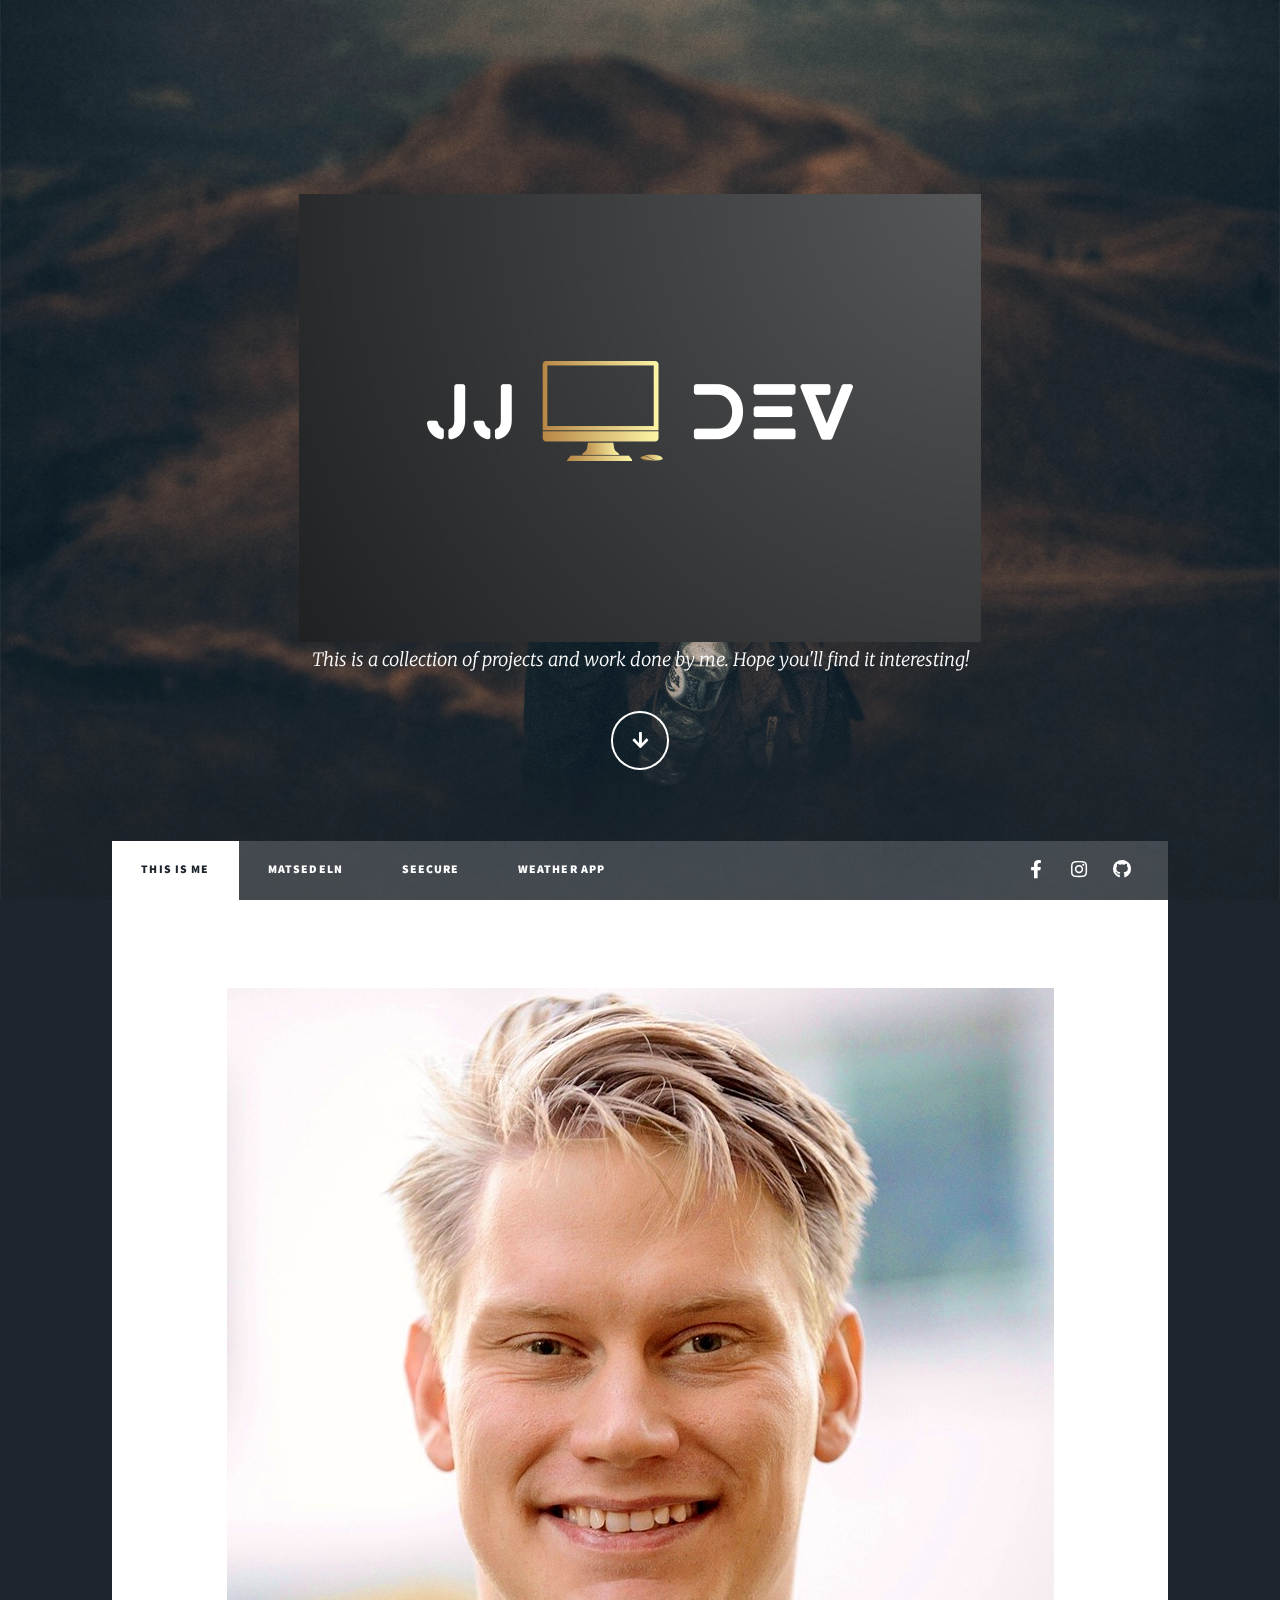
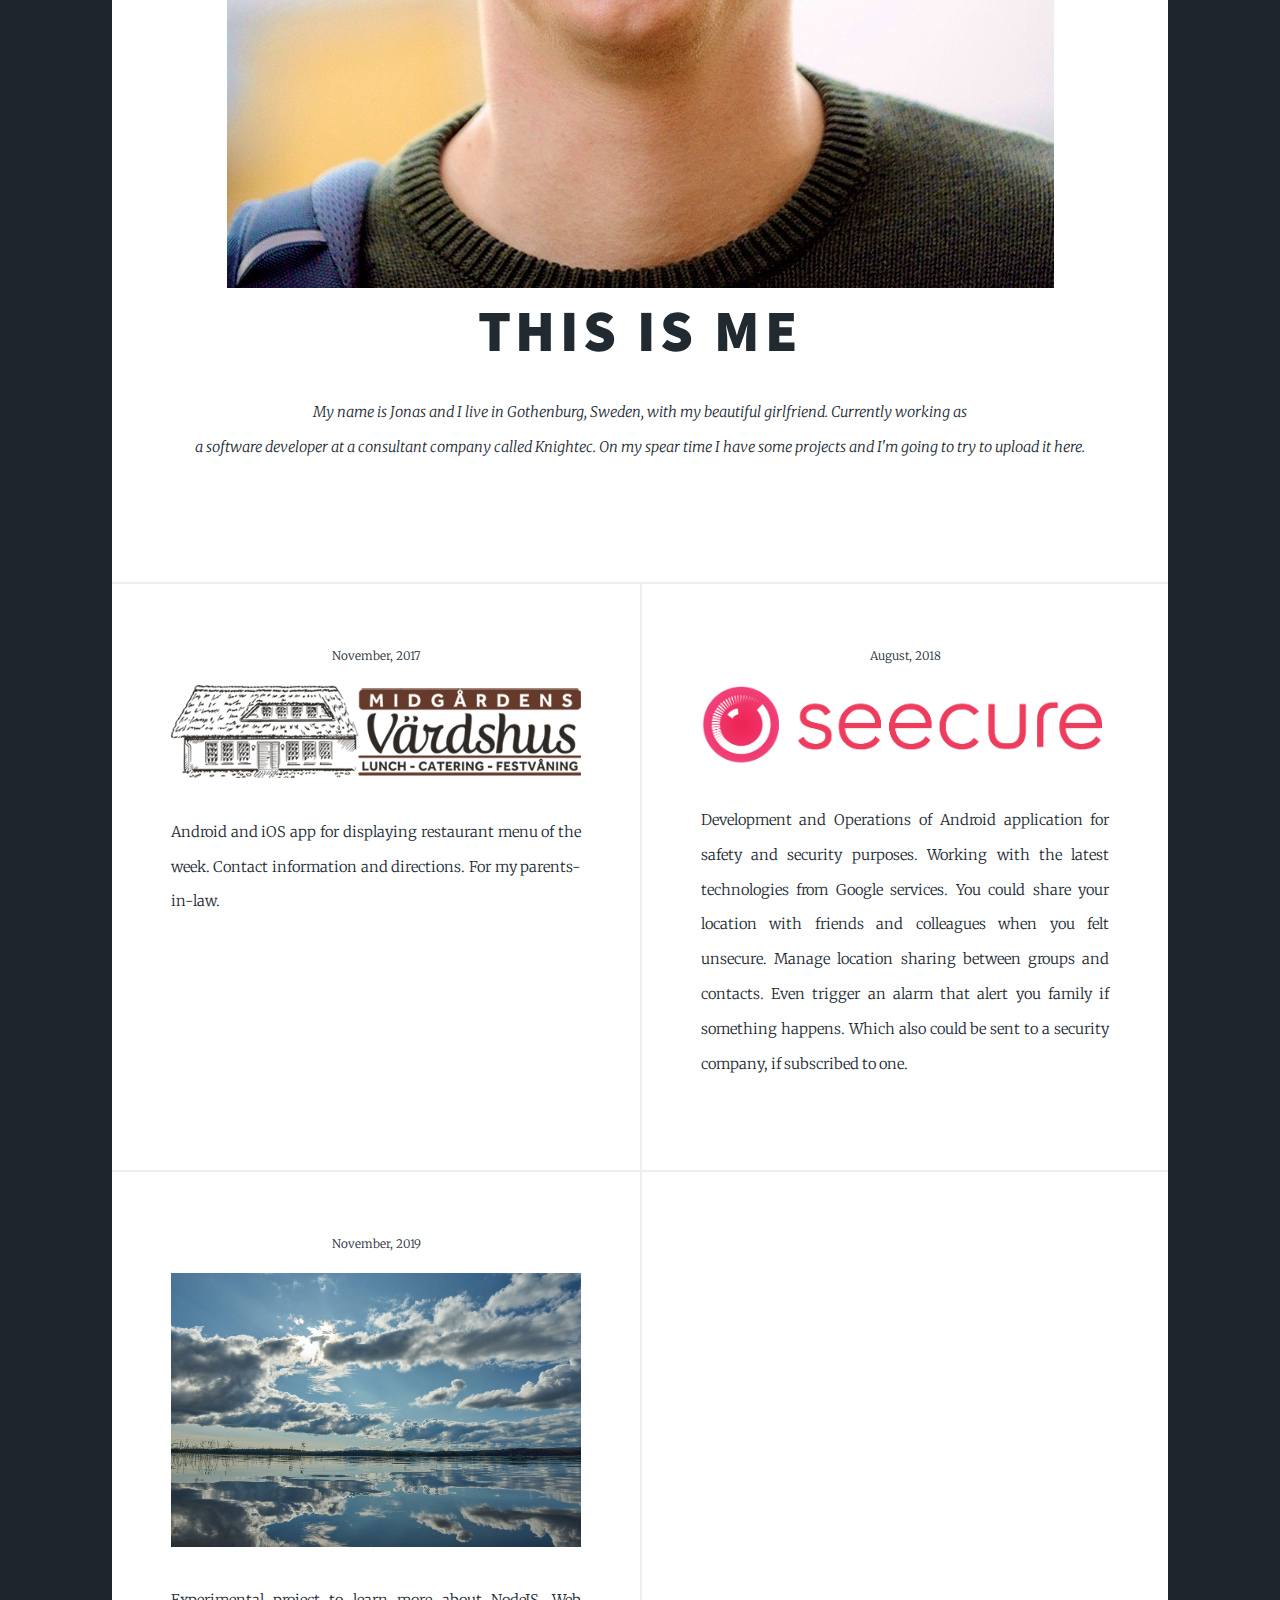
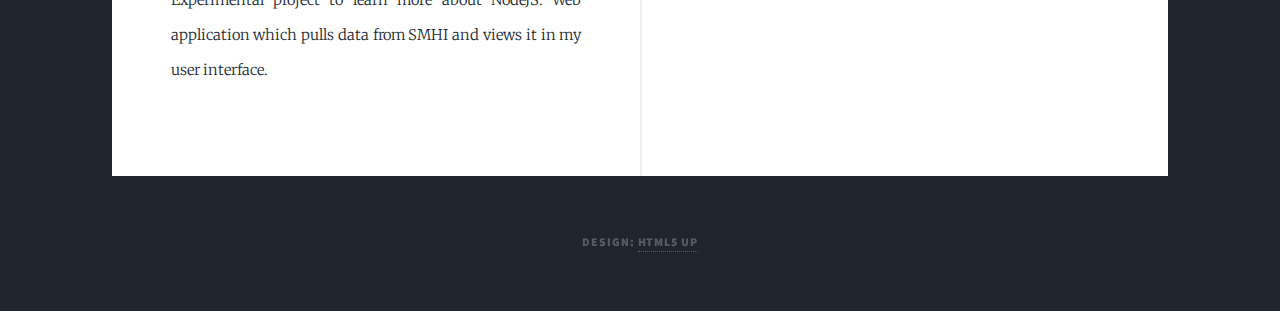
==== commit 561b227a: "Update 2021" ====
--- a/index.html
+++ b/index.html
@@ -5,227 +5,242 @@
 	Free for personal and commercial use under the CCA 3.0 license (html5up.net/license)
 -->
 <html>
-	<head>
-		<title>JJ</title>
-		<meta charset="utf-8" />
-		<meta name="viewport" content="width=device-width, initial-scale=1, user-scalable=no" />
-		<link rel="stylesheet" href="assets/css/main.css" />
-		<noscript><link rel="stylesheet" href="assets/css/noscript.css" /></noscript>
-	</head>
-	<body class="is-preload">
-
-		<!-- Wrapper -->
-			<div id="wrapper" class="fade-in">
-
-				<!-- Intro -->
-					<div id="intro">
-						<h1>Jonas<br />Jacobsson</h1>
-						<p>
-						This is a collection of projects and work done by me. Hope you'll find it interesting!
-						</p>
-						<ul class="actions">
-							<li><a href="#header" class="button icon solid solo fa-arrow-down scrolly">Continue</a></li>
-						</ul>
-					</div>
-
-				<!-- Header -->
-					<header id="header">
-						<a href="index.html" class="logo">JJ</a>
-					</header>
-
-				<!-- Nav -->
-					<nav id="nav">
-						<ul class="links">
-							<li class="active"><a href="index.html">This is Me</a></li>
-							<li><a href="matsedeln.html">Matsedeln</a></li>
-							<li><a href="seecure.html">Seecure</a></li>
-							<li><a href="weather_app.html">Weather App</a></li>
-						</ul>
-						<ul class="icons">
-							<li><a href="https://www.facebook.com/jacobsson.jonas" class="icon brands fa-facebook-f"><span class="label">Facebook</span></a></li>
-							<li><a href="https://www.instagram.com/joniebaluni/" class="icon brands fa-instagram"><span class="label">Instagram</span></a></li>
-							<li><a href="https://github.com/92jonas/" class="icon brands fa-github"><span class="label">GitHub</span></a></li>
-						</ul>
-					</nav>
-
-				<!-- Main -->
-					<div id="main">
-
-						<!-- Featured Post -->
-							<article class="post featured">
-								
-							<img src="images/pic01.jpg" class="image fit" alt="" /></li>	
-								<header class="major">
-									<h2>This is me</h2>
-									<p>My name is Jonas and I live in Gothenburg, Sweden, with my beautiful girlfriend. Currently working as<br /> a software developer at a consultant company called Knightec. On my spear time I have some projects and I'm going to try to upload it here.</p>
-								</header>
-							</article>
-
-						<!-- Posts -->
-							<section class="posts">
-
-
-								<article>
-									<header>
-										<span class="date">November, 2017</span>
-										<h2><a href="matsedeln.html">Matsedeln</h2>
-									</header>
-									<img class="image fit" src="images/midis.png" alt="" />
-									<p>For my parents-in-law I made an Android and a iOS app for their business. They have a lunch resturaunt in my hometown.</p>
-									</a>
-								</article>
-
-
-								<article>
-									<header>
-										<span class="date">August, 2018</span>
-										<h2><a href="seecure.html">Seecure</h2>
-									</header>
-									<img class="image fit" src="images/seecure.png" alt="" />
-									<p>Developed and managed Android application. From scratch, developed a safety and security app. Working with Google Maps API sharing geographical location with friends and colleagues. Manage location sharing between groups and contacts. The main feature of the app was the alarm. When pulling the alarm, you will send a distress signal to people near you with the app, and contacts you are sharing your location with. At the same time, the phone makes alot of noise and blinks.</p>
-									</a>
-								</article>
-
-
-								
-								<article>
-									<header>
-										<span class="date">November, 2018</span>
-										<h2><a href="weather_app.html">Weather app</h2>
-									</header>
-									<p>Experimental project to learn more about NodeJS. I made a web application than pulls data from SMHI API and views it in the UI.</p>
-									</a>
-								</article>
-
-								<article></article>
-
-								<!--
-
-								<article>
-									<header>
-										<span class="date">April 14, 2017</span>
-										<h2><a href="#">Tempus sed<br />
-										nulla imperdiet</a></h2>
-									</header>
-									<a href="#" class="image fit"><img src="images/pic05.jpg" alt="" /></a>
-									<p>Donec eget ex magna. Interdum et malesuada fames ac ante ipsum primis in faucibus. Pellentesque venenatis dolor imperdiet dolor mattis sagittis magna etiam.</p>
-									<ul class="actions special">
-										<li><a href="#" class="button">Full Story</a></li>
-									</ul>
-								</article>
-
-
-								<article>
-									<header>
-										<span class="date">April 11, 2017</span>
-										<h2><a href="#">Odio magna<br />
-										sed consectetur</a></h2>
-									</header>
-									<a href="#" class="image fit"><img src="images/pic06.jpg" alt="" /></a>
-									<p>Donec eget ex magna. Interdum et malesuada fames ac ante ipsum primis in faucibus. Pellentesque venenatis dolor imperdiet dolor mattis sagittis magna etiam.</p>
-									<ul class="actions special">
-										<li><a href="#" class="button">Full Story</a></li>
-									</ul>
-								</article>
-
-
-								<article>
-									<header>
-										<span class="date">April 7, 2017</span>
-										<h2><a href="#">Augue lorem<br />
-										primis vestibulum</a></h2>
-									</header>
-									<a href="#" class="image fit"><img src="images/pic07.jpg" alt="" /></a>
-									<p>Donec eget ex magna. Interdum et malesuada fames ac ante ipsum primis in faucibus. Pellentesque venenatis dolor imperdiet dolor mattis sagittis magna etiam.</p>
-									<ul class="actions special">
-										<li><a href="#" class="button">Full Story</a></li>
-									</ul>
-								</article>
-								-->
-
-							</section>
-
-						<!-- Footer -->
-						<!--	<footer>
-								<div class="pagination">
-									<a href="#" class="previous">Prev</a>
-									<a href="#" class="page active">1</a>
-									<a href="#" class="page">2</a>
-									<a href="#" class="page">3</a>
-									<span class="extra">&hellip;</span>
-									<a href="#" class="page">8</a>
-									<a href="#" class="page">9</a>
-									<a href="#" class="page">10</a>
-									<a href="#" class="next">Next</a>
-								</div>
-							</footer> -->
-
-					</div>
-
-				<!-- Footer -->
-<!--					<footer id="footer">
-						<section>
-							<form method="post" action="#">
-								<div class="fields">
-									<div class="field">
-										<label for="name">Name</label>
-										<input type="text" name="name" id="name" />
-									</div>
-									<div class="field">
-										<label for="email">Email</label>
-										<input type="text" name="email" id="email" />
-									</div>
-									<div class="field">
-										<label for="message">Message</label>
-										<textarea name="message" id="message" rows="3"></textarea>
-									</div>
-								</div>
-								<ul class="actions">
-									<li><input type="submit" value="Send Message" /></li>
-								</ul>
-							</form>
-						</section>
-						<section class="split contact">
-							<section class="alt">
-								<h3>Address</h3>
-								<p>1234 Somewhere Road #87257<br />
-								Nashville, TN 00000-0000</p>
-							</section>
-							<section>
-								<h3>Phone</h3>
-								<p><a href="#">(000) 000-0000</a></p>
-							</section>
-							<section>
-								<h3>Email</h3>
-								<p><a href="#">info@untitled.tld</a></p>
-							</section>
-							<section>
-								<h3>Social</h3>
-								<ul class="icons alt">
-									<li><a href="#" class="icon brands alt fa-twitter"><span class="label">Twitter</span></a></li>
-									<li><a href="#" class="icon brands alt fa-facebook-f"><span class="label">Facebook</span></a></li>
-									<li><a href="#" class="icon brands alt fa-instagram"><span class="label">Instagram</span></a></li>
-									<li><a href="#" class="icon brands alt fa-github"><span class="label">GitHub</span></a></li>
-								</ul>
-							</section>
-						</section>
-					</footer> -->
-
-				<!-- Copyright -->
-					<div id="copyright">
-						<ul><li>Design: <a href="https://html5up.net">HTML5 UP</a></li></ul>
-					</div>
-
-			</div>
-
-		<!-- Scripts -->
-			<script src="assets/js/jquery.min.js"></script>
-			<script src="assets/js/jquery.scrollex.min.js"></script>
-			<script src="assets/js/jquery.scrolly.min.js"></script>
-			<script src="assets/js/browser.min.js"></script>
-			<script src="assets/js/breakpoints.min.js"></script>
-			<script src="assets/js/util.js"></script>
-			<script src="assets/js/main.js"></script>
-
-	</body>
+<head>
+  <title>JJ</title>
+  <meta charset="utf-8"/>
+  <meta name="viewport" content="width=device-width, initial-scale=1, user-scalable=no"/>
+  <link rel="stylesheet" href="assets/css/main.css"/>
+  <noscript>
+    <link rel="stylesheet" href="assets/css/noscript.css"/>
+  </noscript>
+</head>
+<body class="is-preload">
+
+<!-- Wrapper -->
+<div id="wrapper" class="fade-in">
+
+  <!-- Intro -->
+  <div id="intro">
+    <img src="images/JJDev.jpg" class="image fadeInDown" alt=""/>
+    <p>
+      This is a collection of projects and work done by me. Hope you'll find it interesting!
+    </p>
+    <ul class="actions">
+      <li><a href="#header" class="button icon solid solo fa-arrow-down scrolly">Continue</a></li>
+    </ul>
+  </div>
+
+  <!-- Header -->
+  <header id="header">
+    <a href="index.html" class="logo">JJ</a>
+  </header>
+
+  <!-- Nav -->
+  <nav id="nav">
+    <ul class="links">
+      <li class="active"><a href="index.html">This is Me</a></li>
+      <li><a href="matsedeln.html">Matsedeln</a></li>
+      <li><a href="seecure.html">Seecure</a></li>
+      <li><a href="weather_app.html">Weather App</a></li>
+    </ul>
+    <ul class="icons">
+      <li><a href="https://www.facebook.com/jacobsson.jonas" class="icon brands fa-facebook-f"><span
+          class="label">Facebook</span></a></li>
+      <li><a href="https://www.instagram.com/joniebaluni/" class="icon brands fa-instagram"><span
+          class="label">Instagram</span></a></li>
+      <li><a href="https://github.com/92jonas/" class="icon brands fa-github"><span class="label">GitHub</span></a>
+      </li>
+    </ul>
+  </nav>
+
+  <!-- Main -->
+  <div id="main">
+
+    <!-- Featured Post -->
+    <article class="post featured">
+
+      <img src="images/profilbild2.jpg"/>
+      <header class="major">
+        <h2>This is me</h2>
+        <p>My name is Jonas and I live in Gothenburg, Sweden, with my beautiful girlfriend.
+          Currently working as<br/> a software developer at a consultant company called Knightec. On
+          my spear time I have some projects and I'm going to try to upload it here.</p>
+      </header>
+    </article>
+
+    <!-- Posts -->
+    <section class="posts">
+
+
+      <article>
+        <header>
+          <span class="date">November, 2017</span>
+          <a href="matsedeln.html">
+        </header>
+        <img class="image fit" src="images/midis.png" alt=""/>
+        <p>Android and iOS app for displaying restaurant menu of the week.
+          Contact information and directions. For my parents-in-law.</p>
+        </a>
+      </article>
+
+
+      <article>
+        <header>
+          <span class="date">August, 2018</span>
+          <a href="seecure.html">
+        </header>
+        <img class="image fit" src="images/seecure.png" alt=""/>
+        <p>Development and Operations of Android application for safety and security purposes.
+          Working with the latest technologies from Google services. You could share your location
+          with friends and colleagues when you felt unsecure. Manage location sharing between groups
+          and contacts. Even trigger an alarm that alert you family if something happens. Which also
+          could be sent to a security company, if subscribed to one.</p>
+        </a>
+      </article>
+
+
+      <article>
+        <header>
+          <span class="date">November, 2019</span>
+          <a href="weather_app.html">
+        </header>
+        <img class="image fit" src="images/clouds.jpg" alt=""/>
+        <p>Experimental project to learn more about NodeJS. Web application which pulls data from
+          SMHI and views it in my user interface.</p>
+        </a>
+      </article>
+
+      <article></article>
+
+      <!--
+
+      <article>
+        <header>
+          <span class="date">April 14, 2017</span>
+          <h2><a href="#">Tempus sed<br />
+          nulla imperdiet</a></h2>
+        </header>
+        <a href="#" class="image fit"><img src="images/pic05.jpg" alt="" /></a>
+        <p>Donec eget ex magna. Interdum et malesuada fames ac ante ipsum primis in faucibus. Pellentesque venenatis dolor imperdiet dolor mattis sagittis magna etiam.</p>
+        <ul class="actions special">
+          <li><a href="#" class="button">Full Story</a></li>
+        </ul>
+      </article>
+
+
+      <article>
+        <header>
+          <span class="date">April 11, 2017</span>
+          <h2><a href="#">Odio magna<br />
+          sed consectetur</a></h2>
+        </header>
+        <a href="#" class="image fit"><img src="images/pic06.jpg" alt="" /></a>
+        <p>Donec eget ex magna. Interdum et malesuada fames ac ante ipsum primis in faucibus. Pellentesque venenatis dolor imperdiet dolor mattis sagittis magna etiam.</p>
+        <ul class="actions special">
+          <li><a href="#" class="button">Full Story</a></li>
+        </ul>
+      </article>
+
+
+      <article>
+        <header>
+          <span class="date">April 7, 2017</span>
+          <h2><a href="#">Augue lorem<br />
+          primis vestibulum</a></h2>
+        </header>
+        <a href="#" class="image fit"><img src="images/pic07.jpg" alt="" /></a>
+        <p>Donec eget ex magna. Interdum et malesuada fames ac ante ipsum primis in faucibus. Pellentesque venenatis dolor imperdiet dolor mattis sagittis magna etiam.</p>
+        <ul class="actions special">
+          <li><a href="#" class="button">Full Story</a></li>
+        </ul>
+      </article>
+      -->
+
+    </section>
+
+    <!-- Footer -->
+    <!--	<footer>
+        <div class="pagination">
+          <a href="#" class="previous">Prev</a>
+          <a href="#" class="page active">1</a>
+          <a href="#" class="page">2</a>
+          <a href="#" class="page">3</a>
+          <span class="extra">&hellip;</span>
+          <a href="#" class="page">8</a>
+          <a href="#" class="page">9</a>
+          <a href="#" class="page">10</a>
+          <a href="#" class="next">Next</a>
+        </div>
+      </footer> -->
+
+  </div>
+
+  <!-- Footer -->
+  <!--					<footer id="footer">
+              <section>
+                <form method="post" action="#">
+                  <div class="fields">
+                    <div class="field">
+                      <label for="name">Name</label>
+                      <input type="text" name="name" id="name" />
+                    </div>
+                    <div class="field">
+                      <label for="email">Email</label>
+                      <input type="text" name="email" id="email" />
+                    </div>
+                    <div class="field">
+                      <label for="message">Message</label>
+                      <textarea name="message" id="message" rows="3"></textarea>
+                    </div>
+                  </div>
+                  <ul class="actions">
+                    <li><input type="submit" value="Send Message" /></li>
+                  </ul>
+                </form>
+              </section>
+              <section class="split contact">
+                <section class="alt">
+                  <h3>Address</h3>
+                  <p>1234 Somewhere Road #87257<br />
+                  Nashville, TN 00000-0000</p>
+                </section>
+                <section>
+                  <h3>Phone</h3>
+                  <p><a href="#">(000) 000-0000</a></p>
+                </section>
+                <section>
+                  <h3>Email</h3>
+                  <p><a href="#">info@untitled.tld</a></p>
+                </section>
+                <section>
+                  <h3>Social</h3>
+                  <ul class="icons alt">
+                    <li><a href="#" class="icon brands alt fa-twitter"><span class="label">Twitter</span></a></li>
+                    <li><a href="#" class="icon brands alt fa-facebook-f"><span class="label">Facebook</span></a></li>
+                    <li><a href="#" class="icon brands alt fa-instagram"><span class="label">Instagram</span></a></li>
+                    <li><a href="#" class="icon brands alt fa-github"><span class="label">GitHub</span></a></li>
+                  </ul>
+                </section>
+              </section>
+            </footer> -->
+
+  <!-- Copyright -->
+  <div id="copyright">
+    <ul>
+      <li>Design: <a href="https://html5up.net">HTML5 UP</a></li>
+    </ul>
+  </div>
+
+</div>
+
+<!-- Scripts -->
+<script src="assets/js/jquery.min.js"></script>
+<script src="assets/js/jquery.scrollex.min.js"></script>
+<script src="assets/js/jquery.scrolly.min.js"></script>
+<script src="assets/js/browser.min.js"></script>
+<script src="assets/js/breakpoints.min.js"></script>
+<script src="assets/js/util.js"></script>
+<script src="assets/js/main.js"></script>
+
+</body>
 </html>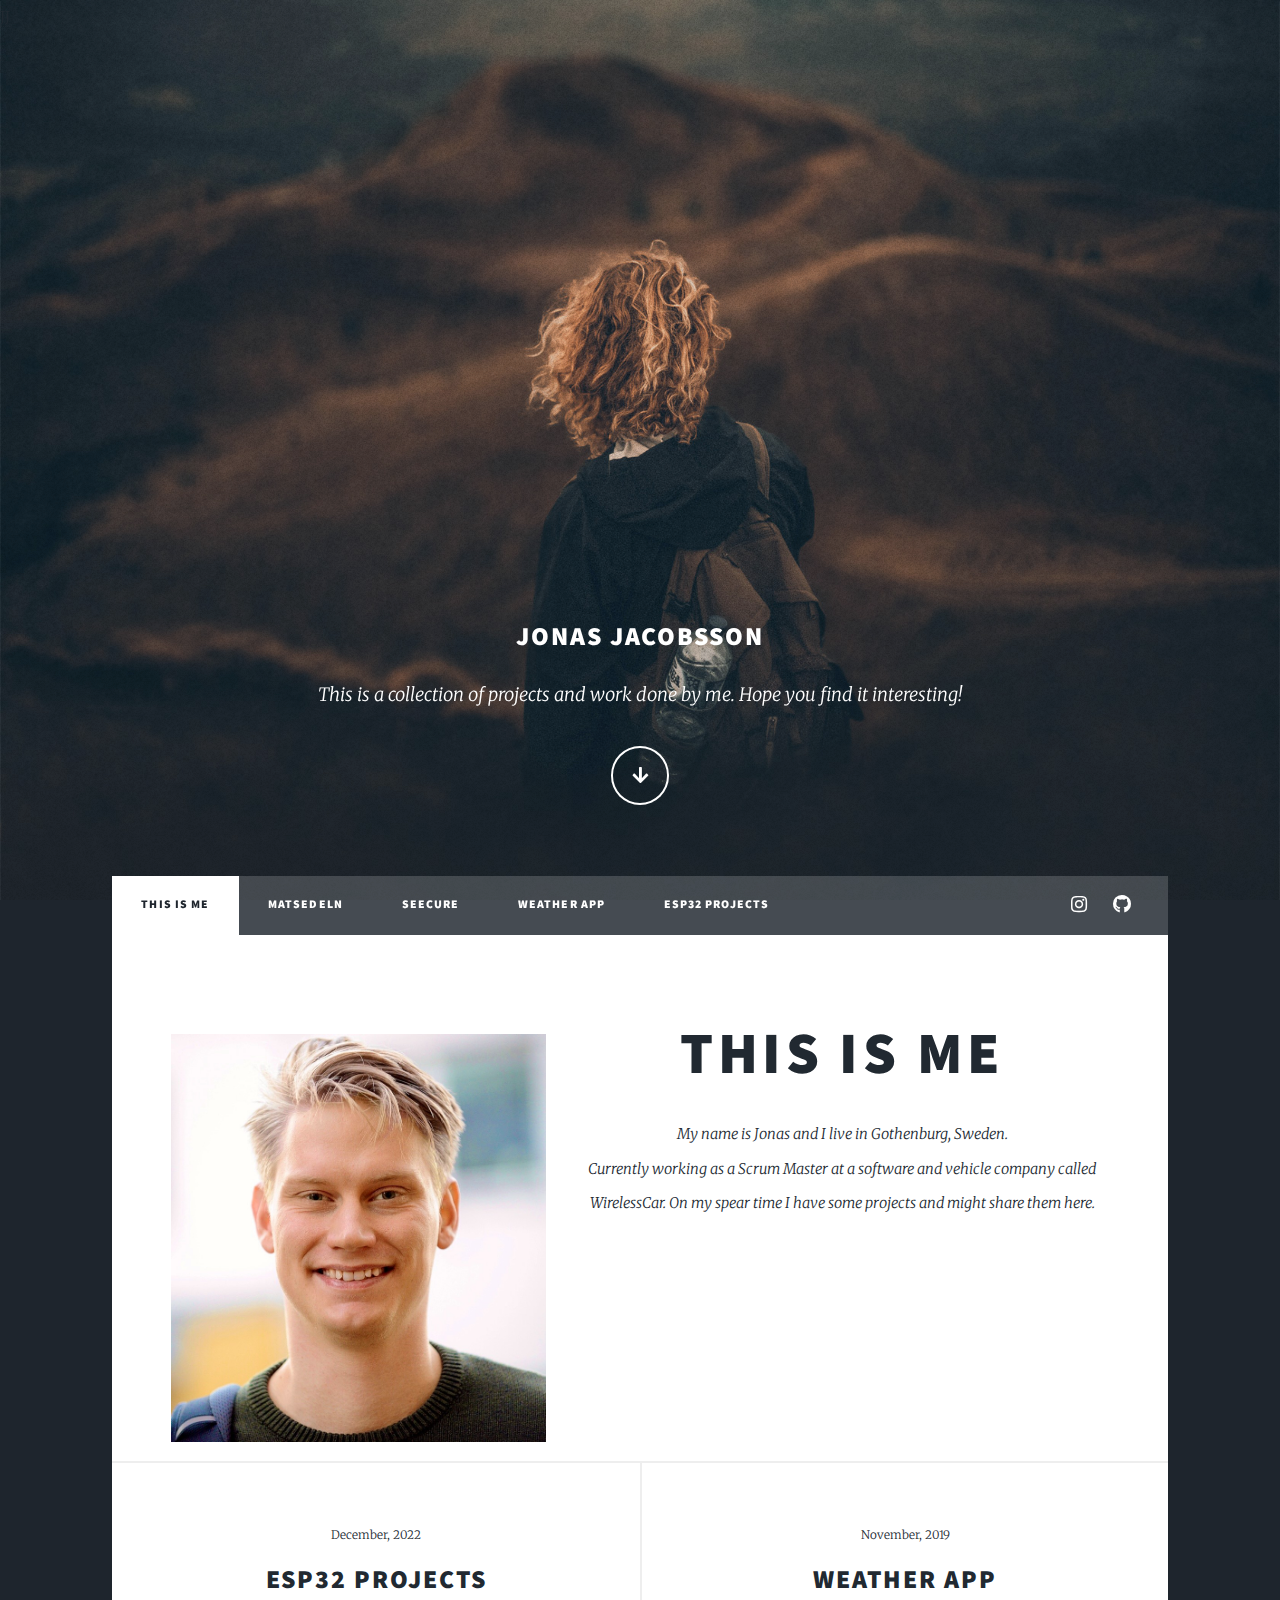
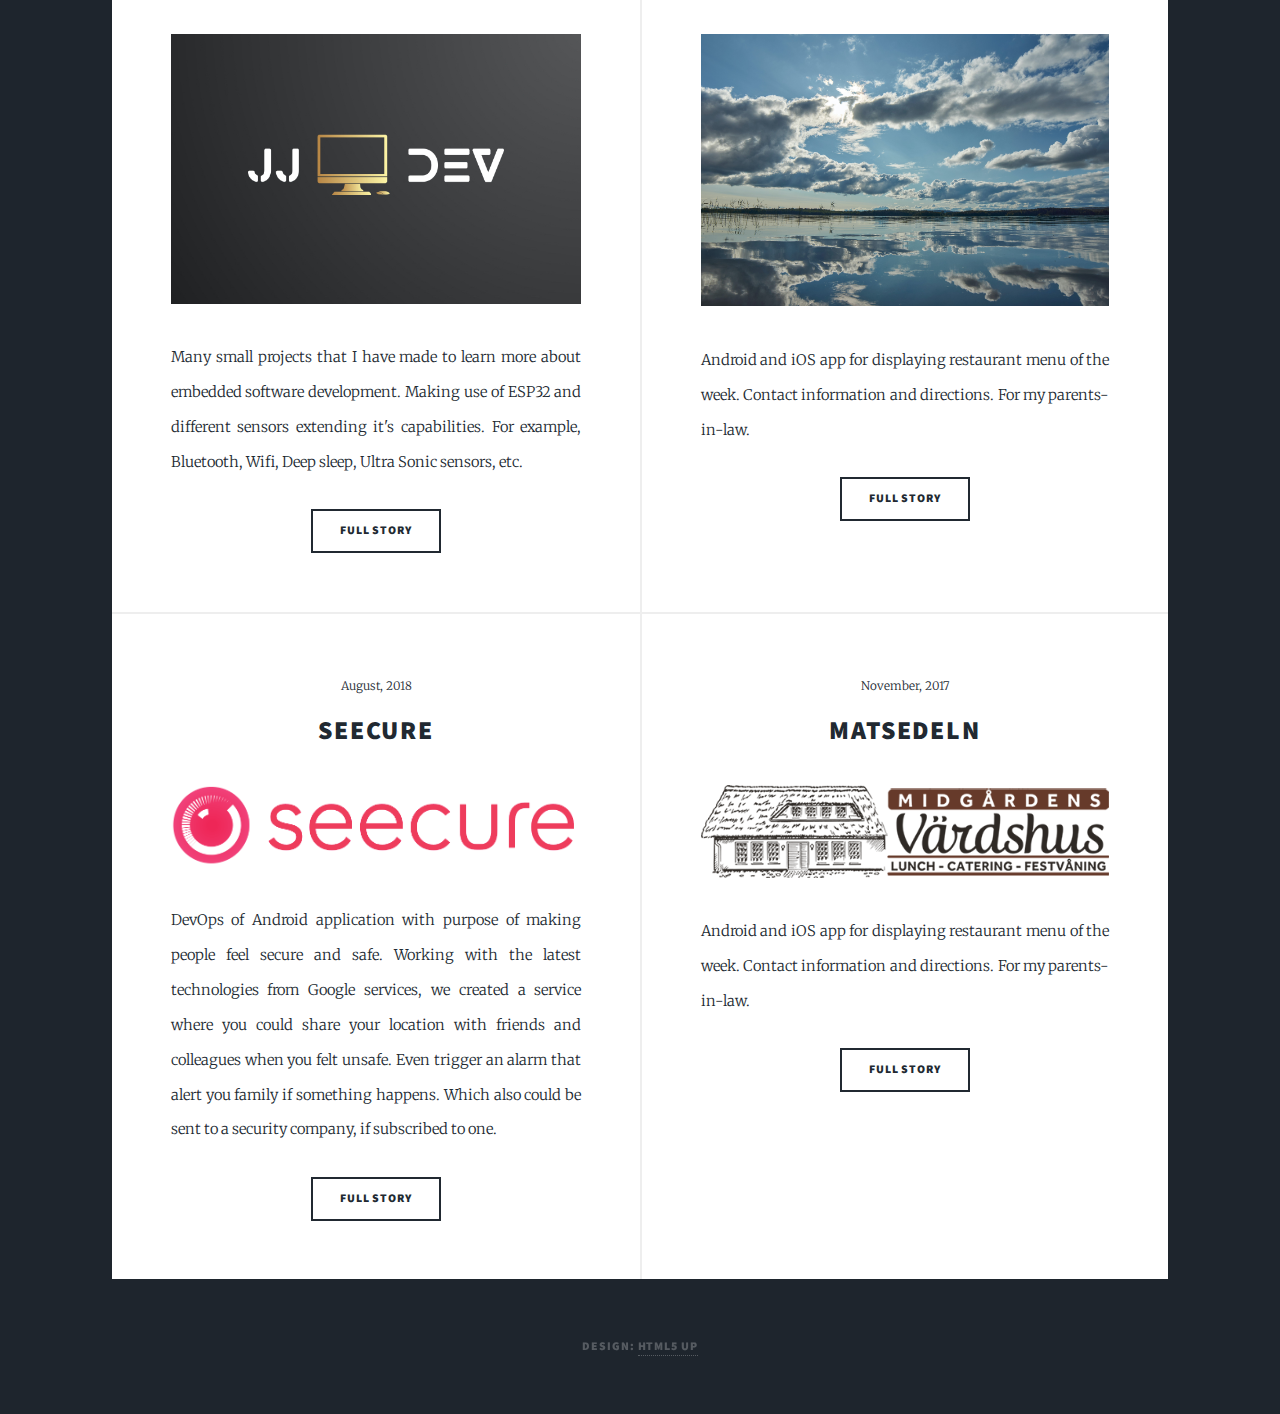
==== commit ef0a4c6c: "Update with esp32 project and some cleanup" ====
--- a/index.html
+++ b/index.html
@@ -19,11 +19,12 @@
 <!-- Wrapper -->
 <div id="wrapper" class="fade-in">
 
+  <a href="index.html" class="logo">JJ</a>
   <!-- Intro -->
   <div id="intro">
-    <img src="images/JJDev.jpg" class="image fadeInDown" alt=""/>
+    <h2>Jonas Jacobsson</h2>
     <p>
-      This is a collection of projects and work done by me. Hope you'll find it interesting!
+      This is a collection of projects and work done by me. Hope you find it interesting!
     </p>
     <ul class="actions">
       <li><a href="#header" class="button icon solid solo fa-arrow-down scrolly">Continue</a></li>
@@ -42,10 +43,9 @@
       <li><a href="matsedeln.html">Matsedeln</a></li>
       <li><a href="seecure.html">Seecure</a></li>
       <li><a href="weather_app.html">Weather App</a></li>
+      <li><a href="esp32.html">ESP32 Projects</a></li>
     </ul>
     <ul class="icons">
-      <li><a href="https://www.facebook.com/jacobsson.jonas" class="icon brands fa-facebook-f"><span
-          class="label">Facebook</span></a></li>
       <li><a href="https://www.instagram.com/joniebaluni/" class="icon brands fa-instagram"><span
           class="label">Instagram</span></a></li>
       <li><a href="https://github.com/92jonas/" class="icon brands fa-github"><span class="label">GitHub</span></a>
@@ -59,58 +59,68 @@
     <!-- Featured Post -->
     <article class="post featured">
 
-      <img src="images/profilbild2.jpg"/>
+      <img class="image left" src="images/profilbild2.jpg"/>
       <header class="major">
         <h2>This is me</h2>
-        <p>My name is Jonas and I live in Gothenburg, Sweden, with my beautiful girlfriend.
-          Currently working as<br/> a software developer at a consultant company called Knightec. On
-          my spear time I have some projects and I'm going to try to upload it here.</p>
+        <p>My name is Jonas and I live in Gothenburg, Sweden.<br/>
+          Currently working as a Scrum Master at a software and vehicle company called WirelessCar. On
+          my spear time I have some projects and might share them here.</p>
       </header>
     </article>
 
     <!-- Posts -->
     <section class="posts">
 
+      <article>
+        <header>
+          <span class="date">December, 2022</span>
+          <h2><a href="esp32.html">ESP32 projects</a></h2>
+        </header>
+        <a href="esp32.html" class="image fit"><img src="images/JJDev.jpg" alt="" /></a>
+        <p>Many small projects that I have made to learn more about embedded software development. Making use of ESP32 and different sensors extending it's capabilities. For example, Bluetooth, Wifi, Deep sleep, Ultra Sonic sensors, etc.</p>
+        <ul class="actions special">
+          <li><a href="esp32.html" class="button">Full Story</a></li>
+        </ul>
+      </article>
+
+      <article>
+        <header>
+          <span class="date">November, 2019</span>
+          <h2><a href="weather_app.html">Weather App</a></h2>
+        </header>
+        <a href="weather_app.html" class="image fit"><img src="images/clouds.jpg" alt="" /></a>
+        <p>Android and iOS app for displaying restaurant menu of the week. Contact information and directions. For my parents-in-law.</p>
+        <ul class="actions special">
+          <li><a href="weather_app.html" class="button">Full Story</a></li>
+        </ul>
+      </article>
+
+      <article>
+        <header>
+          <span class="date">August, 2018</span>
+          <h2><a href="seecure.html">Seecure</a></h2>
+        </header>
+        <a href="seecure.html" class="image fit"><img src="images/seecure.png" alt="" /></a>
+        <p>DevOps of Android application with purpose of making people feel secure and safe.
+          Working with the latest technologies from Google services, we created a service where you could share your location
+          with friends and colleagues when you felt unsafe. Even trigger an alarm that alert you family if something happens. Which also
+          could be sent to a security company, if subscribed to one.</p>
+        <ul class="actions special">
+          <li><a href="seecure.html" class="button">Full Story</a></li>
+        </ul>
+      </article>
 
       <article>
         <header>
           <span class="date">November, 2017</span>
-          <a href="matsedeln.html">
-        </header>
-        <img class="image fit" src="images/midis.png" alt=""/>
-        <p>Android and iOS app for displaying restaurant menu of the week.
-          Contact information and directions. For my parents-in-law.</p>
-        </a>
-      </article>
-
-
-      <article>
-        <header>
-          <span class="date">August, 2018</span>
-          <a href="seecure.html">
-        </header>
-        <img class="image fit" src="images/seecure.png" alt=""/>
-        <p>Development and Operations of Android application for safety and security purposes.
-          Working with the latest technologies from Google services. You could share your location
-          with friends and colleagues when you felt unsecure. Manage location sharing between groups
-          and contacts. Even trigger an alarm that alert you family if something happens. Which also
-          could be sent to a security company, if subscribed to one.</p>
-        </a>
-      </article>
-
-
-      <article>
-        <header>
-          <span class="date">November, 2019</span>
-          <a href="weather_app.html">
-        </header>
-        <img class="image fit" src="images/clouds.jpg" alt=""/>
-        <p>Experimental project to learn more about NodeJS. Web application which pulls data from
-          SMHI and views it in my user interface.</p>
-        </a>
-      </article>
-
-      <article></article>
+          <h2><a href="matsedeln.html">Matsedeln</a></h2>
+        </header>
+        <a href="matsedeln.html" class="image fit"><img src="images/midis.png" alt="" /></a>
+        <p>Android and iOS app for displaying restaurant menu of the week. Contact information and directions. For my parents-in-law.</p>
+        <ul class="actions special">
+          <li><a href="matsedeln.html" class="button">Full Story</a></li>
+        </ul>
+      </article>
 
       <!--
 
@@ -127,33 +137,6 @@
         </ul>
       </article>
 
-
-      <article>
-        <header>
-          <span class="date">April 11, 2017</span>
-          <h2><a href="#">Odio magna<br />
-          sed consectetur</a></h2>
-        </header>
-        <a href="#" class="image fit"><img src="images/pic06.jpg" alt="" /></a>
-        <p>Donec eget ex magna. Interdum et malesuada fames ac ante ipsum primis in faucibus. Pellentesque venenatis dolor imperdiet dolor mattis sagittis magna etiam.</p>
-        <ul class="actions special">
-          <li><a href="#" class="button">Full Story</a></li>
-        </ul>
-      </article>
-
-
-      <article>
-        <header>
-          <span class="date">April 7, 2017</span>
-          <h2><a href="#">Augue lorem<br />
-          primis vestibulum</a></h2>
-        </header>
-        <a href="#" class="image fit"><img src="images/pic07.jpg" alt="" /></a>
-        <p>Donec eget ex magna. Interdum et malesuada fames ac ante ipsum primis in faucibus. Pellentesque venenatis dolor imperdiet dolor mattis sagittis magna etiam.</p>
-        <ul class="actions special">
-          <li><a href="#" class="button">Full Story</a></li>
-        </ul>
-      </article>
       -->
 
     </section>
--- a/assets/css/main.css
+++ b/assets/css/main.css
@@ -1,4689 +1,4689 @@
-@import url(fontawesome-all.min.css);
-@import url("https://fonts.googleapis.com/css?family=Merriweather:300,700,300italic,700italic|Source+Sans+Pro:900");
-
-/*
-	Massively by HTML5 UP
-	html5up.net | @ajlkn
-	Free for personal and commercial use under the CCA 3.0 license (html5up.net/license)
-*/
-
-html, body, div, span, applet, object,
-iframe, h1, h2, h3, h4, h5, h6, p, blockquote,
-pre, a, abbr, acronym, address, big, cite,
-code, del, dfn, em, img, ins, kbd, q, s, samp,
-small, strike, strong, sub, sup, tt, var, b,
-u, i, center, dl, dt, dd, ol, ul, li, fieldset,
-form, label, legend, table, caption, tbody,
-tfoot, thead, tr, th, td, article, aside,
-canvas, details, embed, figure, figcaption,
-footer, header, hgroup, menu, nav, output, ruby,
-section, summary, time, mark, audio, video {
-	margin: 0;
-	padding: 0;
-	border: 0;
-	font-size: 100%;
-	font: inherit;
-	vertical-align: baseline;}
-
-article, aside, details, figcaption, figure,
-footer, header, hgroup, menu, nav, section {
-	display: block;}
-
-body {
-	line-height: 1;
-}
-
-ol, ul {
-	list-style: none;
-}
-
-blockquote, q {
-	quotes: none;
-}
-
-	blockquote:before, blockquote:after, q:before, q:after {
-		content: '';
-		content: none;
-	}
-
-table {
-	border-collapse: collapse;
-	border-spacing: 0;
-}
-
-body {
-	-webkit-text-size-adjust: none;
-}
-
-mark {
-	background-color: transparent;
-	color: inherit;
-}
-
-input::-moz-focus-inner {
-	border: 0;
-	padding: 0;
-}
-
-input, select, textarea {
-	-moz-appearance: none;
-	-webkit-appearance: none;
-	-ms-appearance: none;
-	appearance: none;
-}
-
-/* Basic */
-
-	@-ms-viewport {
-		width: device-width;
-	}
-
-	body {
-		-ms-overflow-style: scrollbar;
-	}
-
-	@media screen and (max-width: 480px) {
-
-		html, body {
-			min-width: 320px;
-		}
-
-	}
-
-	html {
-		box-sizing: border-box;
-	}
-
-	*, *:before, *:after {
-		box-sizing: inherit;
-	}
-
-	body {
-		background-color: #1e252d;
-	}
-
-		body.is-preload *, body.is-preload *:before, body.is-preload *:after {
-			-moz-animation: none !important;
-			-webkit-animation: none !important;
-			-ms-animation: none !important;
-			animation: none !important;
-			-moz-transition: none !important;
-			-webkit-transition: none !important;
-			-ms-transition: none !important;
-			transition: none !important;
-		}
-
-/* Type */
-
-	html {
-		font-size: 16pt;
-	}
-
-		@media screen and (max-width: 1680px) {
-
-			html {
-				font-size: 12pt;
-			}
-
-		}
-
-		@media screen and (max-width: 1280px) {
-
-			html {
-				font-size: 11pt;
-			}
-
-		}
-
-		@media screen and (max-width: 360px) {
-
-			html {
-				font-size: 10pt;
-			}
-
-		}
-
-	body {
-		color: #212931;
-	}
-
-	body, input, select, textarea {
-		font-family: "Merriweather", Georgia, serif;
-		font-weight: 300;
-		font-size: 1rem;
-		line-height: 2.375;
-	}
-
-	a {
-		-moz-transition: color 0.2s ease-in-out, background-color 0.2s ease-in-out, border-color 0.2s ease-in-out, box-shadow 0.2s ease-in-out;
-		-webkit-transition: color 0.2s ease-in-out, background-color 0.2s ease-in-out, border-color 0.2s ease-in-out, box-shadow 0.2s ease-in-out;
-		-ms-transition: color 0.2s ease-in-out, background-color 0.2s ease-in-out, border-color 0.2s ease-in-out, box-shadow 0.2s ease-in-out;
-		transition: color 0.2s ease-in-out, background-color 0.2s ease-in-out, border-color 0.2s ease-in-out, box-shadow 0.2s ease-in-out;
-		border-bottom: dotted 1px;
-		text-decoration: none;
-	}
-
-		a:hover {
-			border-bottom-color: transparent;
-		}
-
-	strong, b {
-		font-weight: 600;
-	}
-
-	em, i {
-		font-style: italic;
-	}
-
-	p {
-		text-align: justify;
-		margin: 0 0 2rem 0;
-	}
-
-	h1, h2, h3, h4, h5, h6 {
-		font-family: "Source Sans Pro", Helvetica, sans-serif;
-		font-weight: 900;
-		line-height: 1.5;
-		letter-spacing: 0.075em;
-		text-transform: uppercase;
-		margin: 0 0 1rem 0;
-	}
-
-		h1 a, h2 a, h3 a, h4 a, h5 a, h6 a {
-			border-bottom: 0;
-			color: inherit;
-			text-decoration: none;
-		}
-
-	h1 {
-		font-size: 4rem;
-		line-height: 1.1;
-		margin: 0 0 2rem 0;
-	}
-
-	h2 {
-		font-size: 1.75rem;
-		line-height: 1.3;
-		margin: 0 0 1.5rem 0;
-	}
-
-	h3 {
-		font-size: 1.25rem;
-		margin: 0 0 1.5rem 0;
-	}
-
-	h4 {
-		font-size: 1rem;
-	}
-
-	h5 {
-		font-size: 0.9rem;
-	}
-
-	h6 {
-		font-size: 0.8rem;
-	}
-
-	sub {
-		font-size: 0.8rem;
-		position: relative;
-		top: 0.5rem;
-	}
-
-	sup {
-		font-size: 0.8rem;
-		position: relative;
-		top: -0.5rem;
-	}
-
-	blockquote {
-		border-left: solid 4px;
-		font-style: italic;
-		margin: 0 0 2rem 0;
-		padding: 0.5rem 0 0.5rem 2rem;
-	}
-
-	code {
-		border: solid 2px;
-		font-family: "Courier New", monospace;
-		font-size: 0.9rem;
-		margin: 0 0.25rem;
-		padding: 0.25rem 0.65rem;
-	}
-
-	pre {
-		-webkit-overflow-scrolling: touch;
-		font-family: "Courier New", monospace;
-		font-size: 0.9rem;
-		margin: 0 0 2rem 0;
-	}
-
-		pre code {
-			display: block;
-			line-height: 1.75;
-			padding: 1rem 1.5rem;
-			overflow-x: auto;
-		}
-
-	hr {
-		border: 0;
-		border-bottom: solid 2px;
-		margin: 3rem 0;
-	}
-
-		hr.major {
-			margin: 5rem 0;
-		}
-
-	.align-left {
-		text-align: left;
-	}
-
-	.align-center {
-		text-align: center;
-	}
-
-	.align-right {
-		text-align: right;
-	}
-
-	input, select, textarea {
-		color: #212931;
-	}
-
-	a {
-		color: #212931;
-		border-bottom-color: rgba(33, 41, 49, 0.5);
-	}
-
-		a:hover {
-			border-bottom-color: transparent;
-			color: #18bfef !important;
-		}
-
-	strong, b {
-		color: #212931;
-	}
-
-	h1, h2, h3, h4, h5, h6 {
-		color: #212931;
-	}
-
-	blockquote {
-		border-left-color: #eeeeee;
-	}
-
-	code {
-		background: rgba(220, 220, 220, 0.25);
-		border-color: #eeeeee;
-	}
-
-	hr {
-		border-bottom-color: #eeeeee;
-	}
-
-/* Row */
-
-	.row {
-		display: flex;
-		flex-wrap: wrap;
-		box-sizing: border-box;
-		align-items: stretch;
-	}
-
-		.row > * {
-			box-sizing: border-box;
-		}
-
-		.row.gtr-uniform > * > :last-child {
-			margin-bottom: 0;
-		}
-
-		.row.aln-left {
-			justify-content: flex-start;
-		}
-
-		.row.aln-center {
-			justify-content: center;
-		}
-
-		.row.aln-right {
-			justify-content: flex-end;
-		}
-
-		.row.aln-top {
-			align-items: flex-start;
-		}
-
-		.row.aln-middle {
-			align-items: center;
-		}
-
-		.row.aln-bottom {
-			align-items: flex-end;
-		}
-
-		.row > .imp {
-			order: -1;
-		}
-
-		.row > .col-1 {
-			width: 8.33333%;
-		}
-
-		.row > .off-1 {
-			margin-left: 8.33333%;
-		}
-
-		.row > .col-2 {
-			width: 16.66667%;
-		}
-
-		.row > .off-2 {
-			margin-left: 16.66667%;
-		}
-
-		.row > .col-3 {
-			width: 25%;
-		}
-
-		.row > .off-3 {
-			margin-left: 25%;
-		}
-
-		.row > .col-4 {
-			width: 33.33333%;
-		}
-
-		.row > .off-4 {
-			margin-left: 33.33333%;
-		}
-
-		.row > .col-5 {
-			width: 41.66667%;
-		}
-
-		.row > .off-5 {
-			margin-left: 41.66667%;
-		}
-
-		.row > .col-6 {
-			width: 50%;
-		}
-
-		.row > .off-6 {
-			margin-left: 50%;
-		}
-
-		.row > .col-7 {
-			width: 58.33333%;
-		}
-
-		.row > .off-7 {
-			margin-left: 58.33333%;
-		}
-
-		.row > .col-8 {
-			width: 66.66667%;
-		}
-
-		.row > .off-8 {
-			margin-left: 66.66667%;
-		}
-
-		.row > .col-9 {
-			width: 75%;
-		}
-
-		.row > .off-9 {
-			margin-left: 75%;
-		}
-
-		.row > .col-10 {
-			width: 83.33333%;
-		}
-
-		.row > .off-10 {
-			margin-left: 83.33333%;
-		}
-
-		.row > .col-11 {
-			width: 91.66667%;
-		}
-
-		.row > .off-11 {
-			margin-left: 91.66667%;
-		}
-
-		.row > .col-12 {
-			width: 100%;
-		}
-
-		.row > .off-12 {
-			margin-left: 100%;
-		}
-
-		.row.gtr-0 {
-			margin-top: 0;
-			margin-left: 0rem;
-		}
-
-			.row.gtr-0 > * {
-				padding: 0 0 0 0rem;
-			}
-
-			.row.gtr-0.gtr-uniform {
-				margin-top: 0rem;
-			}
-
-				.row.gtr-0.gtr-uniform > * {
-					padding-top: 0rem;
-				}
-
-		.row.gtr-25 {
-			margin-top: 0;
-			margin-left: -0.375rem;
-		}
-
-			.row.gtr-25 > * {
-				padding: 0 0 0 0.375rem;
-			}
-
-			.row.gtr-25.gtr-uniform {
-				margin-top: -0.375rem;
-			}
-
-				.row.gtr-25.gtr-uniform > * {
-					padding-top: 0.375rem;
-				}
-
-		.row.gtr-50 {
-			margin-top: 0;
-			margin-left: -0.75rem;
-		}
-
-			.row.gtr-50 > * {
-				padding: 0 0 0 0.75rem;
-			}
-
-			.row.gtr-50.gtr-uniform {
-				margin-top: -0.75rem;
-			}
-
-				.row.gtr-50.gtr-uniform > * {
-					padding-top: 0.75rem;
-				}
-
-		.row {
-			margin-top: 0;
-			margin-left: -1.5rem;
-		}
-
-			.row > * {
-				padding: 0 0 0 1.5rem;
-			}
-
-			.row.gtr-uniform {
-				margin-top: -1.5rem;
-			}
-
-				.row.gtr-uniform > * {
-					padding-top: 1.5rem;
-				}
-
-		.row.gtr-150 {
-			margin-top: 0;
-			margin-left: -2.25rem;
-		}
-
-			.row.gtr-150 > * {
-				padding: 0 0 0 2.25rem;
-			}
-
-			.row.gtr-150.gtr-uniform {
-				margin-top: -2.25rem;
-			}
-
-				.row.gtr-150.gtr-uniform > * {
-					padding-top: 2.25rem;
-				}
-
-		.row.gtr-200 {
-			margin-top: 0;
-			margin-left: -3rem;
-		}
-
-			.row.gtr-200 > * {
-				padding: 0 0 0 3rem;
-			}
-
-			.row.gtr-200.gtr-uniform {
-				margin-top: -3rem;
-			}
-
-				.row.gtr-200.gtr-uniform > * {
-					padding-top: 3rem;
-				}
-
-		@media screen and (max-width: 1680px) {
-
-			.row {
-				display: flex;
-				flex-wrap: wrap;
-				box-sizing: border-box;
-				align-items: stretch;
-			}
-
-				.row > * {
-					box-sizing: border-box;
-				}
-
-				.row.gtr-uniform > * > :last-child {
-					margin-bottom: 0;
-				}
-
-				.row.aln-left {
-					justify-content: flex-start;
-				}
-
-				.row.aln-center {
-					justify-content: center;
-				}
-
-				.row.aln-right {
-					justify-content: flex-end;
-				}
-
-				.row.aln-top {
-					align-items: flex-start;
-				}
-
-				.row.aln-middle {
-					align-items: center;
-				}
-
-				.row.aln-bottom {
-					align-items: flex-end;
-				}
-
-				.row > .imp-xlarge {
-					order: -1;
-				}
-
-				.row > .col-1-xlarge {
-					width: 8.33333%;
-				}
-
-				.row > .off-1-xlarge {
-					margin-left: 8.33333%;
-				}
-
-				.row > .col-2-xlarge {
-					width: 16.66667%;
-				}
-
-				.row > .off-2-xlarge {
-					margin-left: 16.66667%;
-				}
-
-				.row > .col-3-xlarge {
-					width: 25%;
-				}
-
-				.row > .off-3-xlarge {
-					margin-left: 25%;
-				}
-
-				.row > .col-4-xlarge {
-					width: 33.33333%;
-				}
-
-				.row > .off-4-xlarge {
-					margin-left: 33.33333%;
-				}
-
-				.row > .col-5-xlarge {
-					width: 41.66667%;
-				}
-
-				.row > .off-5-xlarge {
-					margin-left: 41.66667%;
-				}
-
-				.row > .col-6-xlarge {
-					width: 50%;
-				}
-
-				.row > .off-6-xlarge {
-					margin-left: 50%;
-				}
-
-				.row > .col-7-xlarge {
-					width: 58.33333%;
-				}
-
-				.row > .off-7-xlarge {
-					margin-left: 58.33333%;
-				}
-
-				.row > .col-8-xlarge {
-					width: 66.66667%;
-				}
-
-				.row > .off-8-xlarge {
-					margin-left: 66.66667%;
-				}
-
-				.row > .col-9-xlarge {
-					width: 75%;
-				}
-
-				.row > .off-9-xlarge {
-					margin-left: 75%;
-				}
-
-				.row > .col-10-xlarge {
-					width: 83.33333%;
-				}
-
-				.row > .off-10-xlarge {
-					margin-left: 83.33333%;
-				}
-
-				.row > .col-11-xlarge {
-					width: 91.66667%;
-				}
-
-				.row > .off-11-xlarge {
-					margin-left: 91.66667%;
-				}
-
-				.row > .col-12-xlarge {
-					width: 100%;
-				}
-
-				.row > .off-12-xlarge {
-					margin-left: 100%;
-				}
-
-				.row.gtr-0 {
-					margin-top: 0;
-					margin-left: 0rem;
-				}
-
-					.row.gtr-0 > * {
-						padding: 0 0 0 0rem;
-					}
-
-					.row.gtr-0.gtr-uniform {
-						margin-top: 0rem;
-					}
-
-						.row.gtr-0.gtr-uniform > * {
-							padding-top: 0rem;
-						}
-
-				.row.gtr-25 {
-					margin-top: 0;
-					margin-left: -0.375rem;
-				}
-
-					.row.gtr-25 > * {
-						padding: 0 0 0 0.375rem;
-					}
-
-					.row.gtr-25.gtr-uniform {
-						margin-top: -0.375rem;
-					}
-
-						.row.gtr-25.gtr-uniform > * {
-							padding-top: 0.375rem;
-						}
-
-				.row.gtr-50 {
-					margin-top: 0;
-					margin-left: -0.75rem;
-				}
-
-					.row.gtr-50 > * {
-						padding: 0 0 0 0.75rem;
-					}
-
-					.row.gtr-50.gtr-uniform {
-						margin-top: -0.75rem;
-					}
-
-						.row.gtr-50.gtr-uniform > * {
-							padding-top: 0.75rem;
-						}
-
-				.row {
-					margin-top: 0;
-					margin-left: -1.5rem;
-				}
-
-					.row > * {
-						padding: 0 0 0 1.5rem;
-					}
-
-					.row.gtr-uniform {
-						margin-top: -1.5rem;
-					}
-
-						.row.gtr-uniform > * {
-							padding-top: 1.5rem;
-						}
-
-				.row.gtr-150 {
-					margin-top: 0;
-					margin-left: -2.25rem;
-				}
-
-					.row.gtr-150 > * {
-						padding: 0 0 0 2.25rem;
-					}
-
-					.row.gtr-150.gtr-uniform {
-						margin-top: -2.25rem;
-					}
-
-						.row.gtr-150.gtr-uniform > * {
-							padding-top: 2.25rem;
-						}
-
-				.row.gtr-200 {
-					margin-top: 0;
-					margin-left: -3rem;
-				}
-
-					.row.gtr-200 > * {
-						padding: 0 0 0 3rem;
-					}
-
-					.row.gtr-200.gtr-uniform {
-						margin-top: -3rem;
-					}
-
-						.row.gtr-200.gtr-uniform > * {
-							padding-top: 3rem;
-						}
-
-		}
-
-		@media screen and (max-width: 1280px) {
-
-			.row {
-				display: flex;
-				flex-wrap: wrap;
-				box-sizing: border-box;
-				align-items: stretch;
-			}
-
-				.row > * {
-					box-sizing: border-box;
-				}
-
-				.row.gtr-uniform > * > :last-child {
-					margin-bottom: 0;
-				}
-
-				.row.aln-left {
-					justify-content: flex-start;
-				}
-
-				.row.aln-center {
-					justify-content: center;
-				}
-
-				.row.aln-right {
-					justify-content: flex-end;
-				}
-
-				.row.aln-top {
-					align-items: flex-start;
-				}
-
-				.row.aln-middle {
-					align-items: center;
-				}
-
-				.row.aln-bottom {
-					align-items: flex-end;
-				}
-
-				.row > .imp-large {
-					order: -1;
-				}
-
-				.row > .col-1-large {
-					width: 8.33333%;
-				}
-
-				.row > .off-1-large {
-					margin-left: 8.33333%;
-				}
-
-				.row > .col-2-large {
-					width: 16.66667%;
-				}
-
-				.row > .off-2-large {
-					margin-left: 16.66667%;
-				}
-
-				.row > .col-3-large {
-					width: 25%;
-				}
-
-				.row > .off-3-large {
-					margin-left: 25%;
-				}
-
-				.row > .col-4-large {
-					width: 33.33333%;
-				}
-
-				.row > .off-4-large {
-					margin-left: 33.33333%;
-				}
-
-				.row > .col-5-large {
-					width: 41.66667%;
-				}
-
-				.row > .off-5-large {
-					margin-left: 41.66667%;
-				}
-
-				.row > .col-6-large {
-					width: 50%;
-				}
-
-				.row > .off-6-large {
-					margin-left: 50%;
-				}
-
-				.row > .col-7-large {
-					width: 58.33333%;
-				}
-
-				.row > .off-7-large {
-					margin-left: 58.33333%;
-				}
-
-				.row > .col-8-large {
-					width: 66.66667%;
-				}
-
-				.row > .off-8-large {
-					margin-left: 66.66667%;
-				}
-
-				.row > .col-9-large {
-					width: 75%;
-				}
-
-				.row > .off-9-large {
-					margin-left: 75%;
-				}
-
-				.row > .col-10-large {
-					width: 83.33333%;
-				}
-
-				.row > .off-10-large {
-					margin-left: 83.33333%;
-				}
-
-				.row > .col-11-large {
-					width: 91.66667%;
-				}
-
-				.row > .off-11-large {
-					margin-left: 91.66667%;
-				}
-
-				.row > .col-12-large {
-					width: 100%;
-				}
-
-				.row > .off-12-large {
-					margin-left: 100%;
-				}
-
-				.row.gtr-0 {
-					margin-top: 0;
-					margin-left: 0rem;
-				}
-
-					.row.gtr-0 > * {
-						padding: 0 0 0 0rem;
-					}
-
-					.row.gtr-0.gtr-uniform {
-						margin-top: 0rem;
-					}
-
-						.row.gtr-0.gtr-uniform > * {
-							padding-top: 0rem;
-						}
-
-				.row.gtr-25 {
-					margin-top: 0;
-					margin-left: -0.375rem;
-				}
-
-					.row.gtr-25 > * {
-						padding: 0 0 0 0.375rem;
-					}
-
-					.row.gtr-25.gtr-uniform {
-						margin-top: -0.375rem;
-					}
-
-						.row.gtr-25.gtr-uniform > * {
-							padding-top: 0.375rem;
-						}
-
-				.row.gtr-50 {
-					margin-top: 0;
-					margin-left: -0.75rem;
-				}
-
-					.row.gtr-50 > * {
-						padding: 0 0 0 0.75rem;
-					}
-
-					.row.gtr-50.gtr-uniform {
-						margin-top: -0.75rem;
-					}
-
-						.row.gtr-50.gtr-uniform > * {
-							padding-top: 0.75rem;
-						}
-
-				.row {
-					margin-top: 0;
-					margin-left: -1.5rem;
-				}
-
-					.row > * {
-						padding: 0 0 0 1.5rem;
-					}
-
-					.row.gtr-uniform {
-						margin-top: -1.5rem;
-					}
-
-						.row.gtr-uniform > * {
-							padding-top: 1.5rem;
-						}
-
-				.row.gtr-150 {
-					margin-top: 0;
-					margin-left: -2.25rem;
-				}
-
-					.row.gtr-150 > * {
-						padding: 0 0 0 2.25rem;
-					}
-
-					.row.gtr-150.gtr-uniform {
-						margin-top: -2.25rem;
-					}
-
-						.row.gtr-150.gtr-uniform > * {
-							padding-top: 2.25rem;
-						}
-
-				.row.gtr-200 {
-					margin-top: 0;
-					margin-left: -3rem;
-				}
-
-					.row.gtr-200 > * {
-						padding: 0 0 0 3rem;
-					}
-
-					.row.gtr-200.gtr-uniform {
-						margin-top: -3rem;
-					}
-
-						.row.gtr-200.gtr-uniform > * {
-							padding-top: 3rem;
-						}
-
-		}
-
-		@media screen and (max-width: 980px) {
-
-			.row {
-				display: flex;
-				flex-wrap: wrap;
-				box-sizing: border-box;
-				align-items: stretch;
-			}
-
-				.row > * {
-					box-sizing: border-box;
-				}
-
-				.row.gtr-uniform > * > :last-child {
-					margin-bottom: 0;
-				}
-
-				.row.aln-left {
-					justify-content: flex-start;
-				}
-
-				.row.aln-center {
-					justify-content: center;
-				}
-
-				.row.aln-right {
-					justify-content: flex-end;
-				}
-
-				.row.aln-top {
-					align-items: flex-start;
-				}
-
-				.row.aln-middle {
-					align-items: center;
-				}
-
-				.row.aln-bottom {
-					align-items: flex-end;
-				}
-
-				.row > .imp-medium {
-					order: -1;
-				}
-
-				.row > .col-1-medium {
-					width: 8.33333%;
-				}
-
-				.row > .off-1-medium {
-					margin-left: 8.33333%;
-				}
-
-				.row > .col-2-medium {
-					width: 16.66667%;
-				}
-
-				.row > .off-2-medium {
-					margin-left: 16.66667%;
-				}
-
-				.row > .col-3-medium {
-					width: 25%;
-				}
-
-				.row > .off-3-medium {
-					margin-left: 25%;
-				}
-
-				.row > .col-4-medium {
-					width: 33.33333%;
-				}
-
-				.row > .off-4-medium {
-					margin-left: 33.33333%;
-				}
-
-				.row > .col-5-medium {
-					width: 41.66667%;
-				}
-
-				.row > .off-5-medium {
-					margin-left: 41.66667%;
-				}
-
-				.row > .col-6-medium {
-					width: 50%;
-				}
-
-				.row > .off-6-medium {
-					margin-left: 50%;
-				}
-
-				.row > .col-7-medium {
-					width: 58.33333%;
-				}
-
-				.row > .off-7-medium {
-					margin-left: 58.33333%;
-				}
-
-				.row > .col-8-medium {
-					width: 66.66667%;
-				}
-
-				.row > .off-8-medium {
-					margin-left: 66.66667%;
-				}
-
-				.row > .col-9-medium {
-					width: 75%;
-				}
-
-				.row > .off-9-medium {
-					margin-left: 75%;
-				}
-
-				.row > .col-10-medium {
-					width: 83.33333%;
-				}
-
-				.row > .off-10-medium {
-					margin-left: 83.33333%;
-				}
-
-				.row > .col-11-medium {
-					width: 91.66667%;
-				}
-
-				.row > .off-11-medium {
-					margin-left: 91.66667%;
-				}
-
-				.row > .col-12-medium {
-					width: 100%;
-				}
-
-				.row > .off-12-medium {
-					margin-left: 100%;
-				}
-
-				.row.gtr-0 {
-					margin-top: 0;
-					margin-left: 0rem;
-				}
-
-					.row.gtr-0 > * {
-						padding: 0 0 0 0rem;
-					}
-
-					.row.gtr-0.gtr-uniform {
-						margin-top: 0rem;
-					}
-
-						.row.gtr-0.gtr-uniform > * {
-							padding-top: 0rem;
-						}
-
-				.row.gtr-25 {
-					margin-top: 0;
-					margin-left: -0.375rem;
-				}
-
-					.row.gtr-25 > * {
-						padding: 0 0 0 0.375rem;
-					}
-
-					.row.gtr-25.gtr-uniform {
-						margin-top: -0.375rem;
-					}
-
-						.row.gtr-25.gtr-uniform > * {
-							padding-top: 0.375rem;
-						}
-
-				.row.gtr-50 {
-					margin-top: 0;
-					margin-left: -0.75rem;
-				}
-
-					.row.gtr-50 > * {
-						padding: 0 0 0 0.75rem;
-					}
-
-					.row.gtr-50.gtr-uniform {
-						margin-top: -0.75rem;
-					}
-
-						.row.gtr-50.gtr-uniform > * {
-							padding-top: 0.75rem;
-						}
-
-				.row {
-					margin-top: 0;
-					margin-left: -1.5rem;
-				}
-
-					.row > * {
-						padding: 0 0 0 1.5rem;
-					}
-
-					.row.gtr-uniform {
-						margin-top: -1.5rem;
-					}
-
-						.row.gtr-uniform > * {
-							padding-top: 1.5rem;
-						}
-
-				.row.gtr-150 {
-					margin-top: 0;
-					margin-left: -2.25rem;
-				}
-
-					.row.gtr-150 > * {
-						padding: 0 0 0 2.25rem;
-					}
-
-					.row.gtr-150.gtr-uniform {
-						margin-top: -2.25rem;
-					}
-
-						.row.gtr-150.gtr-uniform > * {
-							padding-top: 2.25rem;
-						}
-
-				.row.gtr-200 {
-					margin-top: 0;
-					margin-left: -3rem;
-				}
-
-					.row.gtr-200 > * {
-						padding: 0 0 0 3rem;
-					}
-
-					.row.gtr-200.gtr-uniform {
-						margin-top: -3rem;
-					}
-
-						.row.gtr-200.gtr-uniform > * {
-							padding-top: 3rem;
-						}
-
-		}
-
-		@media screen and (max-width: 736px) {
-
-			.row {
-				display: flex;
-				flex-wrap: wrap;
-				box-sizing: border-box;
-				align-items: stretch;
-			}
-
-				.row > * {
-					box-sizing: border-box;
-				}
-
-				.row.gtr-uniform > * > :last-child {
-					margin-bottom: 0;
-				}
-
-				.row.aln-left {
-					justify-content: flex-start;
-				}
-
-				.row.aln-center {
-					justify-content: center;
-				}
-
-				.row.aln-right {
-					justify-content: flex-end;
-				}
-
-				.row.aln-top {
-					align-items: flex-start;
-				}
-
-				.row.aln-middle {
-					align-items: center;
-				}
-
-				.row.aln-bottom {
-					align-items: flex-end;
-				}
-
-				.row > .imp-small {
-					order: -1;
-				}
-
-				.row > .col-1-small {
-					width: 8.33333%;
-				}
-
-				.row > .off-1-small {
-					margin-left: 8.33333%;
-				}
-
-				.row > .col-2-small {
-					width: 16.66667%;
-				}
-
-				.row > .off-2-small {
-					margin-left: 16.66667%;
-				}
-
-				.row > .col-3-small {
-					width: 25%;
-				}
-
-				.row > .off-3-small {
-					margin-left: 25%;
-				}
-
-				.row > .col-4-small {
-					width: 33.33333%;
-				}
-
-				.row > .off-4-small {
-					margin-left: 33.33333%;
-				}
-
-				.row > .col-5-small {
-					width: 41.66667%;
-				}
-
-				.row > .off-5-small {
-					margin-left: 41.66667%;
-				}
-
-				.row > .col-6-small {
-					width: 50%;
-				}
-
-				.row > .off-6-small {
-					margin-left: 50%;
-				}
-
-				.row > .col-7-small {
-					width: 58.33333%;
-				}
-
-				.row > .off-7-small {
-					margin-left: 58.33333%;
-				}
-
-				.row > .col-8-small {
-					width: 66.66667%;
-				}
-
-				.row > .off-8-small {
-					margin-left: 66.66667%;
-				}
-
-				.row > .col-9-small {
-					width: 75%;
-				}
-
-				.row > .off-9-small {
-					margin-left: 75%;
-				}
-
-				.row > .col-10-small {
-					width: 83.33333%;
-				}
-
-				.row > .off-10-small {
-					margin-left: 83.33333%;
-				}
-
-				.row > .col-11-small {
-					width: 91.66667%;
-				}
-
-				.row > .off-11-small {
-					margin-left: 91.66667%;
-				}
-
-				.row > .col-12-small {
-					width: 100%;
-				}
-
-				.row > .off-12-small {
-					margin-left: 100%;
-				}
-
-				.row.gtr-0 {
-					margin-top: 0;
-					margin-left: 0rem;
-				}
-
-					.row.gtr-0 > * {
-						padding: 0 0 0 0rem;
-					}
-
-					.row.gtr-0.gtr-uniform {
-						margin-top: 0rem;
-					}
-
-						.row.gtr-0.gtr-uniform > * {
-							padding-top: 0rem;
-						}
-
-				.row.gtr-25 {
-					margin-top: 0;
-					margin-left: -0.375rem;
-				}
-
-					.row.gtr-25 > * {
-						padding: 0 0 0 0.375rem;
-					}
-
-					.row.gtr-25.gtr-uniform {
-						margin-top: -0.375rem;
-					}
-
-						.row.gtr-25.gtr-uniform > * {
-							padding-top: 0.375rem;
-						}
-
-				.row.gtr-50 {
-					margin-top: 0;
-					margin-left: -0.75rem;
-				}
-
-					.row.gtr-50 > * {
-						padding: 0 0 0 0.75rem;
-					}
-
-					.row.gtr-50.gtr-uniform {
-						margin-top: -0.75rem;
-					}
-
-						.row.gtr-50.gtr-uniform > * {
-							padding-top: 0.75rem;
-						}
-
-				.row {
-					margin-top: 0;
-					margin-left: -1.5rem;
-				}
-
-					.row > * {
-						padding: 0 0 0 1.5rem;
-					}
-
-					.row.gtr-uniform {
-						margin-top: -1.5rem;
-					}
-
-						.row.gtr-uniform > * {
-							padding-top: 1.5rem;
-						}
-
-				.row.gtr-150 {
-					margin-top: 0;
-					margin-left: -2.25rem;
-				}
-
-					.row.gtr-150 > * {
-						padding: 0 0 0 2.25rem;
-					}
-
-					.row.gtr-150.gtr-uniform {
-						margin-top: -2.25rem;
-					}
-
-						.row.gtr-150.gtr-uniform > * {
-							padding-top: 2.25rem;
-						}
-
-				.row.gtr-200 {
-					margin-top: 0;
-					margin-left: -3rem;
-				}
-
-					.row.gtr-200 > * {
-						padding: 0 0 0 3rem;
-					}
-
-					.row.gtr-200.gtr-uniform {
-						margin-top: -3rem;
-					}
-
-						.row.gtr-200.gtr-uniform > * {
-							padding-top: 3rem;
-						}
-
-		}
-
-		@media screen and (max-width: 480px) {
-
-			.row {
-				display: flex;
-				flex-wrap: wrap;
-				box-sizing: border-box;
-				align-items: stretch;
-			}
-
-				.row > * {
-					box-sizing: border-box;
-				}
-
-				.row.gtr-uniform > * > :last-child {
-					margin-bottom: 0;
-				}
-
-				.row.aln-left {
-					justify-content: flex-start;
-				}
-
-				.row.aln-center {
-					justify-content: center;
-				}
-
-				.row.aln-right {
-					justify-content: flex-end;
-				}
-
-				.row.aln-top {
-					align-items: flex-start;
-				}
-
-				.row.aln-middle {
-					align-items: center;
-				}
-
-				.row.aln-bottom {
-					align-items: flex-end;
-				}
-
-				.row > .imp-xsmall {
-					order: -1;
-				}
-
-				.row > .col-1-xsmall {
-					width: 8.33333%;
-				}
-
-				.row > .off-1-xsmall {
-					margin-left: 8.33333%;
-				}
-
-				.row > .col-2-xsmall {
-					width: 16.66667%;
-				}
-
-				.row > .off-2-xsmall {
-					margin-left: 16.66667%;
-				}
-
-				.row > .col-3-xsmall {
-					width: 25%;
-				}
-
-				.row > .off-3-xsmall {
-					margin-left: 25%;
-				}
-
-				.row > .col-4-xsmall {
-					width: 33.33333%;
-				}
-
-				.row > .off-4-xsmall {
-					margin-left: 33.33333%;
-				}
-
-				.row > .col-5-xsmall {
-					width: 41.66667%;
-				}
-
-				.row > .off-5-xsmall {
-					margin-left: 41.66667%;
-				}
-
-				.row > .col-6-xsmall {
-					width: 50%;
-				}
-
-				.row > .off-6-xsmall {
-					margin-left: 50%;
-				}
-
-				.row > .col-7-xsmall {
-					width: 58.33333%;
-				}
-
-				.row > .off-7-xsmall {
-					margin-left: 58.33333%;
-				}
-
-				.row > .col-8-xsmall {
-					width: 66.66667%;
-				}
-
-				.row > .off-8-xsmall {
-					margin-left: 66.66667%;
-				}
-
-				.row > .col-9-xsmall {
-					width: 75%;
-				}
-
-				.row > .off-9-xsmall {
-					margin-left: 75%;
-				}
-
-				.row > .col-10-xsmall {
-					width: 83.33333%;
-				}
-
-				.row > .off-10-xsmall {
-					margin-left: 83.33333%;
-				}
-
-				.row > .col-11-xsmall {
-					width: 91.66667%;
-				}
-
-				.row > .off-11-xsmall {
-					margin-left: 91.66667%;
-				}
-
-				.row > .col-12-xsmall {
-					width: 100%;
-				}
-
-				.row > .off-12-xsmall {
-					margin-left: 100%;
-				}
-
-				.row.gtr-0 {
-					margin-top: 0;
-					margin-left: 0rem;
-				}
-
-					.row.gtr-0 > * {
-						padding: 0 0 0 0rem;
-					}
-
-					.row.gtr-0.gtr-uniform {
-						margin-top: 0rem;
-					}
-
-						.row.gtr-0.gtr-uniform > * {
-							padding-top: 0rem;
-						}
-
-				.row.gtr-25 {
-					margin-top: 0;
-					margin-left: -0.375rem;
-				}
-
-					.row.gtr-25 > * {
-						padding: 0 0 0 0.375rem;
-					}
-
-					.row.gtr-25.gtr-uniform {
-						margin-top: -0.375rem;
-					}
-
-						.row.gtr-25.gtr-uniform > * {
-							padding-top: 0.375rem;
-						}
-
-				.row.gtr-50 {
-					margin-top: 0;
-					margin-left: -0.75rem;
-				}
-
-					.row.gtr-50 > * {
-						padding: 0 0 0 0.75rem;
-					}
-
-					.row.gtr-50.gtr-uniform {
-						margin-top: -0.75rem;
-					}
-
-						.row.gtr-50.gtr-uniform > * {
-							padding-top: 0.75rem;
-						}
-
-				.row {
-					margin-top: 0;
-					margin-left: -1.5rem;
-				}
-
-					.row > * {
-						padding: 0 0 0 1.5rem;
-					}
-
-					.row.gtr-uniform {
-						margin-top: -1.5rem;
-					}
-
-						.row.gtr-uniform > * {
-							padding-top: 1.5rem;
-						}
-
-				.row.gtr-150 {
-					margin-top: 0;
-					margin-left: -2.25rem;
-				}
-
-					.row.gtr-150 > * {
-						padding: 0 0 0 2.25rem;
-					}
-
-					.row.gtr-150.gtr-uniform {
-						margin-top: -2.25rem;
-					}
-
-						.row.gtr-150.gtr-uniform > * {
-							padding-top: 2.25rem;
-						}
-
-				.row.gtr-200 {
-					margin-top: 0;
-					margin-left: -3rem;
-				}
-
-					.row.gtr-200 > * {
-						padding: 0 0 0 3rem;
-					}
-
-					.row.gtr-200.gtr-uniform {
-						margin-top: -3rem;
-					}
-
-						.row.gtr-200.gtr-uniform > * {
-							padding-top: 3rem;
-						}
-
-		}
-
-		@media screen and (max-width: 360px) {
-
-			.row {
-				display: flex;
-				flex-wrap: wrap;
-				box-sizing: border-box;
-				align-items: stretch;
-			}
-
-				.row > * {
-					box-sizing: border-box;
-				}
-
-				.row.gtr-uniform > * > :last-child {
-					margin-bottom: 0;
-				}
-
-				.row.aln-left {
-					justify-content: flex-start;
-				}
-
-				.row.aln-center {
-					justify-content: center;
-				}
-
-				.row.aln-right {
-					justify-content: flex-end;
-				}
-
-				.row.aln-top {
-					align-items: flex-start;
-				}
-
-				.row.aln-middle {
-					align-items: center;
-				}
-
-				.row.aln-bottom {
-					align-items: flex-end;
-				}
-
-				.row > .imp-xxsmall {
-					order: -1;
-				}
-
-				.row > .col-1-xxsmall {
-					width: 8.33333%;
-				}
-
-				.row > .off-1-xxsmall {
-					margin-left: 8.33333%;
-				}
-
-				.row > .col-2-xxsmall {
-					width: 16.66667%;
-				}
-
-				.row > .off-2-xxsmall {
-					margin-left: 16.66667%;
-				}
-
-				.row > .col-3-xxsmall {
-					width: 25%;
-				}
-
-				.row > .off-3-xxsmall {
-					margin-left: 25%;
-				}
-
-				.row > .col-4-xxsmall {
-					width: 33.33333%;
-				}
-
-				.row > .off-4-xxsmall {
-					margin-left: 33.33333%;
-				}
-
-				.row > .col-5-xxsmall {
-					width: 41.66667%;
-				}
-
-				.row > .off-5-xxsmall {
-					margin-left: 41.66667%;
-				}
-
-				.row > .col-6-xxsmall {
-					width: 50%;
-				}
-
-				.row > .off-6-xxsmall {
-					margin-left: 50%;
-				}
-
-				.row > .col-7-xxsmall {
-					width: 58.33333%;
-				}
-
-				.row > .off-7-xxsmall {
-					margin-left: 58.33333%;
-				}
-
-				.row > .col-8-xxsmall {
-					width: 66.66667%;
-				}
-
-				.row > .off-8-xxsmall {
-					margin-left: 66.66667%;
-				}
-
-				.row > .col-9-xxsmall {
-					width: 75%;
-				}
-
-				.row > .off-9-xxsmall {
-					margin-left: 75%;
-				}
-
-				.row > .col-10-xxsmall {
-					width: 83.33333%;
-				}
-
-				.row > .off-10-xxsmall {
-					margin-left: 83.33333%;
-				}
-
-				.row > .col-11-xxsmall {
-					width: 91.66667%;
-				}
-
-				.row > .off-11-xxsmall {
-					margin-left: 91.66667%;
-				}
-
-				.row > .col-12-xxsmall {
-					width: 100%;
-				}
-
-				.row > .off-12-xxsmall {
-					margin-left: 100%;
-				}
-
-				.row.gtr-0 {
-					margin-top: 0;
-					margin-left: 0rem;
-				}
-
-					.row.gtr-0 > * {
-						padding: 0 0 0 0rem;
-					}
-
-					.row.gtr-0.gtr-uniform {
-						margin-top: 0rem;
-					}
-
-						.row.gtr-0.gtr-uniform > * {
-							padding-top: 0rem;
-						}
-
-				.row.gtr-25 {
-					margin-top: 0;
-					margin-left: -0.375rem;
-				}
-
-					.row.gtr-25 > * {
-						padding: 0 0 0 0.375rem;
-					}
-
-					.row.gtr-25.gtr-uniform {
-						margin-top: -0.375rem;
-					}
-
-						.row.gtr-25.gtr-uniform > * {
-							padding-top: 0.375rem;
-						}
-
-				.row.gtr-50 {
-					margin-top: 0;
-					margin-left: -0.75rem;
-				}
-
-					.row.gtr-50 > * {
-						padding: 0 0 0 0.75rem;
-					}
-
-					.row.gtr-50.gtr-uniform {
-						margin-top: -0.75rem;
-					}
-
-						.row.gtr-50.gtr-uniform > * {
-							padding-top: 0.75rem;
-						}
-
-				.row {
-					margin-top: 0;
-					margin-left: -1.5rem;
-				}
-
-					.row > * {
-						padding: 0 0 0 1.5rem;
-					}
-
-					.row.gtr-uniform {
-						margin-top: -1.5rem;
-					}
-
-						.row.gtr-uniform > * {
-							padding-top: 1.5rem;
-						}
-
-				.row.gtr-150 {
-					margin-top: 0;
-					margin-left: -2.25rem;
-				}
-
-					.row.gtr-150 > * {
-						padding: 0 0 0 2.25rem;
-					}
-
-					.row.gtr-150.gtr-uniform {
-						margin-top: -2.25rem;
-					}
-
-						.row.gtr-150.gtr-uniform > * {
-							padding-top: 2.25rem;
-						}
-
-				.row.gtr-200 {
-					margin-top: 0;
-					margin-left: -3rem;
-				}
-
-					.row.gtr-200 > * {
-						padding: 0 0 0 3rem;
-					}
-
-					.row.gtr-200.gtr-uniform {
-						margin-top: -3rem;
-					}
-
-						.row.gtr-200.gtr-uniform > * {
-							padding-top: 3rem;
-						}
-
-		}
-
-/* Box */
-
-	.box {
-		border: solid 2px;
-		margin-bottom: 2rem;
-		padding: 1.5rem;
-	}
-
-		.box > :last-child,
-		.box > :last-child > :last-child,
-		.box > :last-child > :last-child > :last-child {
-			margin-bottom: 0;
-		}
-
-		.box.alt {
-			border: 0;
-			border-radius: 0;
-			padding: 0;
-		}
-
-	.box {
-		border-color: #eeeeee;
-	}
-
-/* Button */
-
-	input[type="submit"],
-	input[type="reset"],
-	input[type="button"],
-	button,
-	.button {
-		-moz-appearance: none;
-		-webkit-appearance: none;
-		-ms-appearance: none;
-		appearance: none;
-		-moz-transition: background-color 0.2s ease-in-out, box-shadow 0.2s ease-in-out, color 0.2s ease-in-out;
-		-webkit-transition: background-color 0.2s ease-in-out, box-shadow 0.2s ease-in-out, color 0.2s ease-in-out;
-		-ms-transition: background-color 0.2s ease-in-out, box-shadow 0.2s ease-in-out, color 0.2s ease-in-out;
-		transition: background-color 0.2s ease-in-out, box-shadow 0.2s ease-in-out, color 0.2s ease-in-out;
-		border: 0;
-		border-radius: 0;
-		cursor: pointer;
-		display: inline-block;
-		font-family: "Source Sans Pro", Helvetica, sans-serif;
-		font-size: 0.8rem;
-		font-weight: 900;
-		letter-spacing: 0.075em;
-		height: 3rem;
-		line-height: 3rem;
-		padding: 0 2rem;
-		text-align: center;
-		text-decoration: none;
-		text-transform: uppercase;
-		white-space: nowrap;
-	}
-
-		input[type="submit"].icon:before,
-		input[type="reset"].icon:before,
-		input[type="button"].icon:before,
-		button.icon:before,
-		.button.icon:before {
-			margin-right: 0.5rem;
-		}
-
-		input[type="submit"].icon.solo,
-		input[type="reset"].icon.solo,
-		input[type="button"].icon.solo,
-		button.icon.solo,
-		.button.icon.solo {
-			position: relative;
-			width: 4rem;
-			height: 4rem;
-			line-height: 4rem;
-			border-radius: 4rem;
-			text-indent: 4rem;
-			overflow: hidden;
-			padding: 0;
-			white-space: nowrap;
-		}
-
-			input[type="submit"].icon.solo:before,
-			input[type="reset"].icon.solo:before,
-			input[type="button"].icon.solo:before,
-			button.icon.solo:before,
-			.button.icon.solo:before {
-				position: absolute;
-				display: block;
-				top: 0;
-				left: 0;
-				width: inherit;
-				height: inherit;
-				line-height: inherit;
-				font-size: 1.25rem;
-				margin-right: 0;
-				text-align: center;
-				text-indent: 0;
-			}
-
-		input[type="submit"].fit,
-		input[type="reset"].fit,
-		input[type="button"].fit,
-		button.fit,
-		.button.fit {
-			width: 100%;
-		}
-
-		input[type="submit"].small,
-		input[type="reset"].small,
-		input[type="button"].small,
-		button.small,
-		.button.small {
-			font-size: 0.7rem;
-			height: 2.5rem;
-			line-height: 2.5rem;
-			padding: 0 1.5rem;
-		}
-
-		input[type="submit"].large,
-		input[type="reset"].large,
-		input[type="button"].large,
-		button.large,
-		.button.large {
-			font-size: 0.9rem;
-			height: 3.5rem;
-			line-height: 3.5rem;
-			padding: 0 2.75rem;
-		}
-
-		@media screen and (max-width: 980px) {
-
-			input[type="submit"],
-			input[type="reset"],
-			input[type="button"],
-			button,
-			.button {
-				font-size: 0.9rem;
-				height: 3.25rem;
-				line-height: 3.25rem;
-			}
-
-				input[type="submit"].large,
-				input[type="reset"].large,
-				input[type="button"].large,
-				button.large,
-				.button.large {
-					font-size: 1rem;
-					height: 3.75rem;
-					line-height: 3.75rem;
-				}
-
-		}
-
-		input[type="submit"].disabled, input[type="submit"]:disabled,
-		input[type="reset"].disabled,
-		input[type="reset"]:disabled,
-		input[type="button"].disabled,
-		input[type="button"]:disabled,
-		button.disabled,
-		button:disabled,
-		.button.disabled,
-		.button:disabled {
-			pointer-events: none;
-			opacity: 0.25;
-		}
-
-	input[type="submit"],
-	input[type="reset"],
-	input[type="button"],
-	button,
-	.button {
-		background-color: transparent;
-		box-shadow: inset 0 0 0 2px #212931;
-		color: #212931 !important;
-	}
-
-		input[type="submit"]:hover,
-		input[type="reset"]:hover,
-		input[type="button"]:hover,
-		button:hover,
-		.button:hover {
-			box-shadow: inset 0 0 0 2px #18bfef;
-			color: #18bfef !important;
-		}
-
-		input[type="submit"].primary,
-		input[type="reset"].primary,
-		input[type="button"].primary,
-		button.primary,
-		.button.primary {
-			background-color: #212931;
-			box-shadow: none;
-			color: #ffffff !important;
-		}
-
-			input[type="submit"].primary:hover,
-			input[type="reset"].primary:hover,
-			input[type="button"].primary:hover,
-			button.primary:hover,
-			.button.primary:hover {
-				background-color: #18bfef;
-			}
-
-/* Form */
-
-	form {
-		margin: 0 0 2rem 0;
-	}
-
-		form > :last-child {
-			margin-bottom: 0;
-		}
-
-		form > .fields {
-			display: -moz-flex;
-			display: -webkit-flex;
-			display: -ms-flex;
-			display: flex;
-			-moz-flex-wrap: wrap;
-			-webkit-flex-wrap: wrap;
-			-ms-flex-wrap: wrap;
-			flex-wrap: wrap;
-			width: calc(100% + 3rem);
-			margin: -1.5rem 0 2rem -1.5rem;
-		}
-
-			form > .fields > .field {
-				-moz-flex-grow: 0;
-				-webkit-flex-grow: 0;
-				-ms-flex-grow: 0;
-				flex-grow: 0;
-				-moz-flex-shrink: 0;
-				-webkit-flex-shrink: 0;
-				-ms-flex-shrink: 0;
-				flex-shrink: 0;
-				padding: 1.5rem 0 0 1.5rem;
-				width: calc(100% - 1.5rem);
-			}
-
-				form > .fields > .field.half {
-					width: calc(50% - 0.75rem);
-				}
-
-				form > .fields > .field.third {
-					width: calc(100%/3 - 0.5rem);
-				}
-
-				form > .fields > .field.quarter {
-					width: calc(25% - 0.375rem);
-				}
-
-		@media screen and (max-width: 480px) {
-
-			form > .fields {
-				width: calc(100% + 3rem);
-				margin: -1.5rem 0 2rem -1.5rem;
-			}
-
-				form > .fields > .field {
-					padding: 1.5rem 0 0 1.5rem;
-					width: calc(100% - 1.5rem);
-				}
-
-					form > .fields > .field.half {
-						width: calc(100% - 1.5rem);
-					}
-
-					form > .fields > .field.third {
-						width: calc(100% - 1.5rem);
-					}
-
-					form > .fields > .field.quarter {
-						width: calc(100% - 1.5rem);
-					}
-
-		}
-
-	label {
-		display: block;
-		font-family: "Source Sans Pro", Helvetica, sans-serif;
-		font-weight: 900;
-		line-height: 1.5;
-		letter-spacing: 0.075em;
-		font-size: 0.8rem;
-		text-transform: uppercase;
-		margin: 0 0 0.75rem 0;
-	}
-
-		@media screen and (max-width: 980px) {
-
-			label {
-				font-size: 0.9rem;
-			}
-
-		}
-
-	input[type="text"],
-	input[type="password"],
-	input[type="email"],
-	select,
-	textarea {
-		-moz-appearance: none;
-		-webkit-appearance: none;
-		-ms-appearance: none;
-		appearance: none;
-		background: transparent;
-		border-radius: 0;
-		border: solid 2px;
-		color: inherit;
-		display: block;
-		outline: 0;
-		padding: 0 1rem;
-		text-decoration: none;
-		width: 100%;
-	}
-
-		input[type="text"]:invalid,
-		input[type="password"]:invalid,
-		input[type="email"]:invalid,
-		select:invalid,
-		textarea:invalid {
-			box-shadow: none;
-		}
-
-	select {
-		background-size: 1.25rem;
-		background-repeat: no-repeat;
-		background-position: calc(100% - 1rem) center;
-		height: 3rem;
-		padding-right: 3rem;
-		text-overflow: ellipsis;
-	}
-
-		select:focus::-ms-value {
-			background-color: transparent;
-		}
-
-		select::-ms-expand {
-			display: none;
-		}
-
-	input[type="text"],
-	input[type="password"],
-	input[type="email"],
-	select {
-		height: 3rem;
-	}
-
-	textarea {
-		padding: 0.75rem 1rem;
-	}
-
-	input[type="checkbox"],
-	input[type="radio"] {
-		-moz-appearance: none;
-		-webkit-appearance: none;
-		-ms-appearance: none;
-		appearance: none;
-		display: block;
-		float: left;
-		margin-right: -2rem;
-		opacity: 0;
-		width: 1rem;
-		z-index: -1;
-	}
-
-		input[type="checkbox"] + label,
-		input[type="radio"] + label {
-			text-decoration: none;
-			cursor: pointer;
-			display: inline-block;
-			font-size: 1rem;
-			letter-spacing: 0;
-			font-family: "Merriweather", Georgia, serif;
-			text-transform: none;
-			font-weight: 300;
-			padding-left: 2.8rem;
-			padding-right: 1rem;
-			position: relative;
-		}
-
-			input[type="checkbox"] + label:before,
-			input[type="radio"] + label:before {
-				-moz-osx-font-smoothing: grayscale;
-				-webkit-font-smoothing: antialiased;
-				display: inline-block;
-				font-style: normal;
-				font-variant: normal;
-				text-rendering: auto;
-				line-height: 1;
-				text-transform: none !important;
-				font-family: 'Font Awesome 5 Free';
-				font-weight: 900;
-			}
-
-			input[type="checkbox"] + label:before,
-			input[type="radio"] + label:before {
-				border-radius: 0;
-				border: solid 2px;
-				content: '';
-				display: inline-block;
-				font-size: 0.8rem;
-				height: 1.8rem;
-				left: 0;
-				line-height: 1.65rem;
-				position: absolute;
-				text-align: center;
-				top: -0.125rem;
-				width: 1.8rem;
-			}
-
-		input[type="checkbox"]:checked + label:before,
-		input[type="radio"]:checked + label:before {
-			content: '\f00c';
-		}
-
-	input[type="checkbox"] + label:before {
-		border-radius: 0;
-	}
-
-	input[type="radio"] + label:before {
-		border-radius: 100%;
-	}
-
-	::-webkit-input-placeholder {
-		opacity: 1.0;
-	}
-
-	:-moz-placeholder {
-		opacity: 1.0;
-	}
-
-	::-moz-placeholder {
-		opacity: 1.0;
-	}
-
-	:-ms-input-placeholder {
-		opacity: 1.0;
-	}
-
-	label {
-		color: #212931;
-	}
-
-	input[type="text"],
-	input[type="password"],
-	input[type="email"],
-	select,
-	textarea {
-		border-color: #eeeeee;
-	}
-
-		input[type="text"]:focus,
-		input[type="password"]:focus,
-		input[type="email"]:focus,
-		select:focus,
-		textarea:focus {
-			border-color: #18bfef;
-		}
-
-	select {
-		background-image: url("data:image/svg+xml;charset=utf8,%3Csvg xmlns='http://www.w3.org/2000/svg' width='40' height='40' preserveAspectRatio='none' viewBox='0 0 40 40'%3E%3Cpath d='M9.4,12.3l10.4,10.4l10.4-10.4c0.2-0.2,0.5-0.4,0.9-0.4c0.3,0,0.6,0.1,0.9,0.4l3.3,3.3c0.2,0.2,0.4,0.5,0.4,0.9 c0,0.4-0.1,0.6-0.4,0.9L20.7,31.9c-0.2,0.2-0.5,0.4-0.9,0.4c-0.3,0-0.6-0.1-0.9-0.4L4.3,17.3c-0.2-0.2-0.4-0.5-0.4-0.9 c0-0.4,0.1-0.6,0.4-0.9l3.3-3.3c0.2-0.2,0.5-0.4,0.9-0.4S9.1,12.1,9.4,12.3z' fill='%23eeeeee' /%3E%3C/svg%3E");
-	}
-
-		select option {
-			background-color: #ffffff;
-			color: #212931;
-		}
-
-	.select-wrapper:before {
-		color: #eeeeee;
-	}
-
-	input[type="checkbox"] + label,
-	input[type="radio"] + label {
-		color: #212931;
-	}
-
-		input[type="checkbox"] + label:before,
-		input[type="radio"] + label:before {
-			border-color: #eeeeee;
-		}
-
-	input[type="checkbox"]:checked + label:before,
-	input[type="radio"]:checked + label:before {
-		background-color: #212931;
-		border-color: #212931;
-		color: #ffffff;
-	}
-
-	input[type="checkbox"]:focus + label:before,
-	input[type="radio"]:focus + label:before {
-		border-color: #18bfef;
-	}
-
-	::-webkit-input-placeholder {
-		color: #909498 !important;
-	}
-
-	:-moz-placeholder {
-		color: #909498 !important;
-	}
-
-	::-moz-placeholder {
-		color: #909498 !important;
-	}
-
-	:-ms-input-placeholder {
-		color: #909498 !important;
-	}
-
-	.formerize-placeholder {
-		color: #909498 !important;
-	}
-
-/* Icon */
-
-	.icon {
-		text-decoration: none;
-		border-bottom: none;
-		position: relative;
-	}
-
-		.icon:before {
-			-moz-osx-font-smoothing: grayscale;
-			-webkit-font-smoothing: antialiased;
-			display: inline-block;
-			font-style: normal;
-			font-variant: normal;
-			text-rendering: auto;
-			line-height: 1;
-			text-transform: none !important;
-			font-family: 'Font Awesome 5 Free';
-			font-weight: 400;
-		}
-
-		.icon > .label {
-			display: none;
-		}
-
-		.icon:before {
-			line-height: inherit;
-		}
-
-		.icon.solid:before {
-			font-weight: 900;
-		}
-
-		.icon.brands:before {
-			font-family: 'Font Awesome 5 Brands';
-		}
-
-/* Image */
-
-	.image {
-		border: 0;
-		display: inline-block;
-		position: relative;
-	}
-
-		.image img {
-			display: block;
-		}
-
-		.image.left, .image.right {
-			max-width: 40%;
-		}
-
-			.image.left img, .image.right img {
-				width: 100%;
-			}
-
-		.image.left {
-			float: left;
-			margin: 0 2rem 2rem 0;
-			top: 0.75rem;
-		}
-
-		.image.right {
-			float: right;
-			margin: 0 0 2rem 2rem;
-			top: 0.75rem;
-		}
-
-		.image.fit {
-			display: block;
-			margin: 2.5rem 0;
-			width: 100%;
-		}
-
-			.image.fit:first-child {
-				margin-top: 0;
-			}
-
-			.image.fit img {
-				width: 100%;
-			}
-
-		.image.main {
-			display: block;
-			margin: 4rem 0;
-			width: 100%;
-		}
-
-			.image.main:first-child {
-				margin-top: 0;
-			}
-
-			.image.main img {
-				width: 100%;
-			}
-
-		@media screen and (max-width: 736px) {
-
-			.image.fit {
-				margin: 2rem 0;
-			}
-
-			.image.main {
-				margin: 2rem 0;
-			}
-
-		}
-
-	a.image {
-		overflow: hidden;
-	}
-
-		a.image img {
-			-moz-transition: -moz-transform 0.2s ease-out;
-			-webkit-transition: -webkit-transform 0.2s ease-out;
-			-ms-transition: -ms-transform 0.2s ease-out;
-			transition: transform 0.2s ease-out;
-		}
-
-		a.image:hover img {
-			-moz-transform: scale(1.05);
-			-webkit-transform: scale(1.05);
-			-ms-transform: scale(1.05);
-			transform: scale(1.05);
-		}
-
-/* Actions */
-
-	ul.actions {
-		display: -moz-flex;
-		display: -webkit-flex;
-		display: -ms-flex;
-		display: flex;
-		cursor: default;
-		list-style: none;
-		margin-left: -1rem;
-		padding-left: 0;
-	}
-
-		ul.actions li {
-			padding: 0 0 0 1rem;
-			vertical-align: middle;
-		}
-
-		ul.actions.special {
-			-moz-justify-content: center;
-			-webkit-justify-content: center;
-			-ms-justify-content: center;
-			justify-content: center;
-			width: 100%;
-			margin-left: 0;
-		}
-
-			ul.actions.special li:first-child {
-				padding-left: 0;
-			}
-
-		ul.actions.stacked {
-			-moz-flex-direction: column;
-			-webkit-flex-direction: column;
-			-ms-flex-direction: column;
-			flex-direction: column;
-			margin-left: 0;
-		}
-
-			ul.actions.stacked li {
-				padding: 1.3rem 0 0 0;
-			}
-
-				ul.actions.stacked li:first-child {
-					padding-top: 0;
-				}
-
-		ul.actions.fit {
-			width: calc(100% + 1rem);
-		}
-
-			ul.actions.fit li {
-				-moz-flex-grow: 1;
-				-webkit-flex-grow: 1;
-				-ms-flex-grow: 1;
-				flex-grow: 1;
-				-moz-flex-shrink: 1;
-				-webkit-flex-shrink: 1;
-				-ms-flex-shrink: 1;
-				flex-shrink: 1;
-				width: 100%;
-			}
-
-				ul.actions.fit li > * {
-					width: 100%;
-				}
-
-			ul.actions.fit.stacked {
-				width: 100%;
-			}
-
-		@media screen and (max-width: 480px) {
-
-			ul.actions:not(.fixed) {
-				-moz-flex-direction: column;
-				-webkit-flex-direction: column;
-				-ms-flex-direction: column;
-				flex-direction: column;
-				margin-left: 0;
-				width: 100% !important;
-			}
-
-				ul.actions:not(.fixed) li {
-					-moz-flex-grow: 1;
-					-webkit-flex-grow: 1;
-					-ms-flex-grow: 1;
-					flex-grow: 1;
-					-moz-flex-shrink: 1;
-					-webkit-flex-shrink: 1;
-					-ms-flex-shrink: 1;
-					flex-shrink: 1;
-					padding: 1rem 0 0 0;
-					text-align: center;
-					width: 100%;
-				}
-
-					ul.actions:not(.fixed) li > * {
-						width: 100%;
-					}
-
-					ul.actions:not(.fixed) li:first-child {
-						padding-top: 0;
-					}
-
-					ul.actions:not(.fixed) li input[type="submit"],
-					ul.actions:not(.fixed) li input[type="reset"],
-					ul.actions:not(.fixed) li input[type="button"],
-					ul.actions:not(.fixed) li button,
-					ul.actions:not(.fixed) li .button {
-						width: 100%;
-					}
-
-						ul.actions:not(.fixed) li input[type="submit"].icon:before,
-						ul.actions:not(.fixed) li input[type="reset"].icon:before,
-						ul.actions:not(.fixed) li input[type="button"].icon:before,
-						ul.actions:not(.fixed) li button.icon:before,
-						ul.actions:not(.fixed) li .button.icon:before {
-							margin-left: -0.5rem;
-						}
-
-		}
-
-/* Icons */
-
-	ul.icons {
-		cursor: default;
-		list-style: none;
-		padding-left: 0;
-	}
-
-		ul.icons li {
-			display: inline-block;
-			padding: 0 0.5rem 0 0;
-			vertical-align: middle;
-		}
-
-			ul.icons li:last-child {
-				padding-right: 0;
-			}
-
-			ul.icons li .icon:before {
-				width: 2.25rem;
-				height: 2.25rem;
-				line-height: 2.25rem;
-				display: inline-block;
-				text-align: center;
-				border-radius: 100%;
-				font-size: 1.25rem;
-			}
-
-		ul.icons.alt li .icon:before {
-			-moz-transition: color 0.2s ease-in-out, background-color 0.2s ease-in-out, border-color 0.2s ease-in-out, box-shadow 0.2s ease-in-out;
-			-webkit-transition: color 0.2s ease-in-out, background-color 0.2s ease-in-out, border-color 0.2s ease-in-out, box-shadow 0.2s ease-in-out;
-			-ms-transition: color 0.2s ease-in-out, background-color 0.2s ease-in-out, border-color 0.2s ease-in-out, box-shadow 0.2s ease-in-out;
-			transition: color 0.2s ease-in-out, background-color 0.2s ease-in-out, border-color 0.2s ease-in-out, box-shadow 0.2s ease-in-out;
-			font-size: 1rem;
-		}
-
-/* List */
-
-	ol {
-		list-style: decimal;
-		margin: 0 0 2rem 0;
-		padding-left: 1.25rem;
-	}
-
-		ol li {
-			padding-left: 0.25rem;
-		}
-
-	ul {
-		list-style: disc;
-		margin: 0 0 2rem 0;
-		padding-left: 1rem;
-	}
-
-		ul li {
-			padding-left: 0.5rem;
-		}
-
-		ul.divided {
-			list-style: none;
-			padding-left: 0;
-		}
-
-			ul.divided li {
-				border-top: solid 1px;
-				padding: 0.5rem 0;
-			}
-
-				ul.divided li:first-child {
-					border-top: 0;
-					padding-top: 0;
-				}
-
-	dl {
-		margin: 0 0 2rem 0;
-	}
-
-		dl dt {
-			display: block;
-			font-weight: 600;
-			margin: 0 0 1rem 0;
-		}
-
-		dl dd {
-			margin-left: 2rem;
-		}
-
-	ul.divided li {
-		border-top-color: #eeeeee;
-	}
-
-	ul.icons li a.icon:hover:before {
-		color: #18bfef;
-	}
-
-	ul.icons.alt li .icon:before {
-		box-shadow: inset 0 0 0 2px #eeeeee;
-	}
-
-	ul.icons.alt li a.icon:hover:before {
-		box-shadow: inset 0 0 0 2px #18bfef;
-	}
-
-/* Section/Article */
-
-	section.special, article.special {
-		text-align: center;
-	}
-
-	header {
-		cursor: default;
-	}
-
-		header > .date {
-			display: block;
-			font-size: 0.8rem;
-			height: 1;
-			margin: 0 0 1rem 0;
-			position: relative;
-		}
-
-		header > p {
-			font-style: italic;
-		}
-
-		header > h1 + p {
-			font-size: 1.1rem;
-			margin-top: -0.5rem;
-			line-height: 2;
-		}
-
-		header > h2 + p {
-			font-size: 1rem;
-			margin-top: -0.75rem;
-		}
-
-		header > h3 + p {
-			font-size: 0.9rem;
-			margin-top: -0.75rem;
-		}
-
-		header > h4 + p {
-			font-size: 0.8rem;
-			margin-top: -0.75rem;
-		}
-
-		header.major {
-			margin: 0 0 4rem 0;
-			text-align: center;
-		}
-
-			header.major > :last-child {
-				margin-bottom: 0;
-			}
-
-			header.major > p {
-				margin-top: 0;
-				text-align: center;
-			}
-
-			header.major > .date {
-				font-size: 1rem;
-				margin: 0 0 4rem 0;
-			}
-
-				header.major > .date:before, header.major > .date:after {
-					content: '';
-					display: block;
-					position: absolute;
-					top: 50%;
-					width: calc(50% - 6rem);
-					border-top: solid 2px;
-				}
-
-				header.major > .date:before {
-					left: 0;
-				}
-
-				header.major > .date:after {
-					right: 0;
-				}
-
-		@media screen and (max-width: 980px) {
-
-			header br {
-				display: none;
-			}
-
-		}
-
-		@media screen and (max-width: 736px) {
-
-			header.major {
-				margin: 0 0 2rem 0;
-			}
-
-		}
-
-	header.major .date:before, header.major .date:after {
-		border-top-color: #eeeeee;
-	}
-
-/* Table */
-
-	.table-wrapper {
-		-webkit-overflow-scrolling: touch;
-		overflow-x: auto;
-	}
-
-	table {
-		margin: 0 0 2rem 0;
-		width: 100%;
-	}
-
-		table tbody tr {
-			border: solid 1px;
-			border-left: 0;
-			border-right: 0;
-		}
-
-		table td {
-			padding: 0.75rem 0.75rem;
-		}
-
-		table th {
-			font-family: "Source Sans Pro", Helvetica, sans-serif;
-			font-size: 0.8rem;
-			font-weight: 900;
-			letter-spacing: 0.075em;
-			line-height: 1.5;
-			padding: 0 0.75rem 0.75rem 0.75rem;
-			text-align: left;
-			text-transform: uppercase;
-		}
-
-			@media screen and (max-width: 980px) {
-
-				table th {
-					font-size: 0.9rem;
-				}
-
-			}
-
-		table thead {
-			border-bottom: solid 2px;
-		}
-
-		table tfoot {
-			border-top: solid 2px;
-		}
-
-		table.alt {
-			border-collapse: separate;
-		}
-
-			table.alt tbody tr td {
-				border: solid 1px;
-				border-left-width: 0;
-				border-top-width: 0;
-			}
-
-				table.alt tbody tr td:first-child {
-					border-left-width: 1px;
-				}
-
-			table.alt tbody tr:first-child td {
-				border-top-width: 1px;
-			}
-
-			table.alt thead {
-				border-bottom: 0;
-			}
-
-			table.alt tfoot {
-				border-top: 0;
-			}
-
-	table tbody tr {
-		border-color: #eeeeee;
-	}
-
-		table tbody tr:nth-child(2n + 1) {
-			background-color: rgba(220, 220, 220, 0.25);
-		}
-
-	table th {
-		color: #212931;
-	}
-
-	table thead {
-		border-bottom-color: #eeeeee;
-	}
-
-	table tfoot {
-		border-top-color: #eeeeee;
-	}
-
-	table.alt tbody tr td {
-		border-color: #eeeeee;
-	}
-
-/* Pagination */
-
-	.pagination {
-		display: -moz-inline-flex;
-		display: -webkit-inline-flex;
-		display: -ms-inline-flex;
-		display: inline-flex;
-		-moz-user-select: none;
-		-webkit-user-select: none;
-		-ms-user-select: none;
-		user-select: none;
-		cursor: default;
-		list-style: none;
-		margin: 0 0 2rem 2px;
-		padding: 0;
-	}
-
-		.pagination a, .pagination span {
-			-moz-transition: background-color 0.2s ease-in-out, border-color 0.2s ease-in-out, box-shadow 0.2s ease-in-out, color 0.2s ease-in-out;
-			-webkit-transition: background-color 0.2s ease-in-out, border-color 0.2s ease-in-out, box-shadow 0.2s ease-in-out, color 0.2s ease-in-out;
-			-ms-transition: background-color 0.2s ease-in-out, border-color 0.2s ease-in-out, box-shadow 0.2s ease-in-out, color 0.2s ease-in-out;
-			transition: background-color 0.2s ease-in-out, border-color 0.2s ease-in-out, box-shadow 0.2s ease-in-out, color 0.2s ease-in-out;
-			border: solid 2px;
-			display: inline-block;
-			font-family: "Source Sans Pro", Helvetica, sans-serif;
-			font-size: 0.8rem;
-			font-weight: 900;
-			height: 3rem;
-			letter-spacing: 0.075em;
-			line-height: calc(3rem - 4px);
-			margin-left: -2px;
-			min-width: 3rem;
-			position: relative;
-			text-align: center;
-			text-decoration: none;
-			text-transform: uppercase;
-		}
-
-		.pagination .next, .pagination .previous {
-			text-decoration: none;
-			padding: 0 1.75rem;
-		}
-
-			.pagination .next:before, .pagination .previous:before {
-				-moz-osx-font-smoothing: grayscale;
-				-webkit-font-smoothing: antialiased;
-				display: inline-block;
-				font-style: normal;
-				font-variant: normal;
-				text-rendering: auto;
-				line-height: 1;
-				text-transform: none !important;
-				font-family: 'Font Awesome 5 Free';
-				font-weight: 900;
-			}
-
-			.pagination .next:before, .pagination .previous:before {
-				display: inline-block;
-				color: inherit !important;
-				line-height: inherit;
-			}
-
-		.pagination .previous:before {
-			content: '\f104';
-			margin-right: 0.9375em;
-		}
-
-		.pagination .next:before {
-			content: '\f105';
-			float: right;
-			margin-left: 0.9375em;
-		}
-
-		@media screen and (max-width: 980px) {
-
-			.pagination a, .pagination span {
-				font-size: 0.9rem;
-			}
-
-		}
-
-		@media screen and (max-width: 480px) {
-
-			.pagination .page, .pagination .extra {
-				display: none;
-			}
-
-		}
-
-	.pagination a, .pagination span {
-		border-color: #eeeeee;
-	}
-
-	.pagination a {
-		color: #212931 !important;
-	}
-
-		.pagination a:hover {
-			color: #18bfef !important;
-			border-color: #18bfef;
-			z-index: 1;
-		}
-
-			.pagination a:hover + a,
-			.pagination a:hover + span {
-				border-left-color: #18bfef;
-			}
-
-		.pagination a.active {
-			background-color: #eeeeee;
-		}
-
-	.pagination span {
-		color: #eeeeee;
-	}
-
-/* Wrapper */
-
-	#wrapper {
-		-moz-transition: opacity 0.5s ease;
-		-webkit-transition: opacity 0.5s ease;
-		-ms-transition: opacity 0.5s ease;
-		transition: opacity 0.5s ease;
-		position: relative;
-		z-index: 1;
-		overflow: hidden;
-	}
-
-		#wrapper > .bg {
-			position: absolute;
-			top: 0;
-			left: 0;
-			width: 100%;
-			height: 100%;
-			background-color: #212931;
-			background-image: url("../../images/overlay.png"), linear-gradient(0deg, rgba(0, 0, 0, 0.1), rgba(0, 0, 0, 0.1)), url("../../images/bg.jpg");
-			background-size: auto,								auto,														100% auto;
-			background-position: center,								center,														top center;
-			background-repeat: repeat,								no-repeat,													no-repeat;
-			background-attachment: scroll,								scroll,														scroll;
-			z-index: -1;
-		}
-
-			#wrapper > .bg.fixed {
-				position: fixed;
-				width: 100vw;
-				height: 100vh;
-			}
-
-		#wrapper.fade-in:before {
-			pointer-events: none;
-			-moz-transition: opacity 1s ease-in-out;
-			-webkit-transition: opacity 1s ease-in-out;
-			-ms-transition: opacity 1s ease-in-out;
-			transition: opacity 1s ease-in-out;
-			-moz-transition-delay: 0.75s;
-			-webkit-transition-delay: 0.75s;
-			-ms-transition-delay: 0.75s;
-			transition-delay: 0.75s;
-			background: #1e252d;
-			content: '';
-			display: block;
-			height: 100%;
-			left: 0;
-			opacity: 0;
-			position: fixed;
-			top: 0;
-			width: 100%;
-		}
-
-		body.is-preload #wrapper.fade-in:before {
-			opacity: 1;
-		}
-
-		@media screen and (orientation: portrait) {
-
-			#wrapper > .bg {
-				background-size: auto,								auto,														auto 175%;
-			}
-
-		}
-
-/* Intro */
-
-	#intro {
-		color: #ffffff;
-		padding: 8rem 4rem 6rem 4rem ;
-		-moz-align-items: center;
-		-webkit-align-items: center;
-		-ms-align-items: center;
-		align-items: center;
-		display: -moz-flex;
-		display: -webkit-flex;
-		display: -ms-flex;
-		display: flex;
-		-moz-flex-direction: column;
-		-webkit-flex-direction: column;
-		-ms-flex-direction: column;
-		flex-direction: column;
-		-moz-justify-content: -moz-flex-end;
-		-webkit-justify-content: -webkit-flex-end;
-		-ms-justify-content: -ms-flex-end;
-		justify-content: flex-end;
-		-moz-transition: opacity 1s ease, -moz-transform 1s ease;
-		-webkit-transition: opacity 1s ease, -webkit-transform 1s ease;
-		-ms-transition: opacity 1s ease, -ms-transform 1s ease;
-		transition: opacity 1s ease, transform 1s ease;
-		position: relative;
-		cursor: default;
-		text-align: center;
-		z-index: 1;
-		min-height: 100vh;
-	}
-
-		#intro input, #intro select, #intro textarea {
-			color: #ffffff;
-		}
-
-		#intro a {
-			color: #ffffff;
-			border-bottom-color: rgba(255, 255, 255, 0.5);
-		}
-
-			#intro a:hover {
-				border-bottom-color: transparent;
-				color: #18bfef !important;
-			}
-
-		#intro strong, #intro b {
-			color: #ffffff;
-		}
-
-		#intro h1, #intro h2, #intro h3, #intro h4, #intro h5, #intro h6 {
-			color: #ffffff;
-		}
-
-		#intro blockquote {
-			border-left-color: #ffffff;
-		}
-
-		#intro code {
-			background: rgba(255, 255, 255, 0.075);
-			border-color: #ffffff;
-		}
-
-		#intro hr {
-			border-bottom-color: #ffffff;
-		}
-
-		#intro input[type="submit"],
-		#intro input[type="reset"],
-		#intro input[type="button"],
-		#intro button,
-		#intro .button {
-			background-color: transparent;
-			box-shadow: inset 0 0 0 2px #ffffff;
-			color: #ffffff !important;
-		}
-
-			#intro input[type="submit"]:hover,
-			#intro input[type="reset"]:hover,
-			#intro input[type="button"]:hover,
-			#intro button:hover,
-			#intro .button:hover {
-				box-shadow: inset 0 0 0 2px #18bfef;
-				color: #18bfef !important;
-			}
-
-			#intro input[type="submit"].primary,
-			#intro input[type="reset"].primary,
-			#intro input[type="button"].primary,
-			#intro button.primary,
-			#intro .button.primary {
-				background-color: #ffffff;
-				box-shadow: none;
-				color: #1e252d !important;
-			}
-
-				#intro input[type="submit"].primary:hover,
-				#intro input[type="reset"].primary:hover,
-				#intro input[type="button"].primary:hover,
-				#intro button.primary:hover,
-				#intro .button.primary:hover {
-					background-color: #18bfef;
-				}
-
-		#intro h1 {
-			font-size: 5rem;
-			line-height: 1;
-		}
-
-		#intro p {
-			font-size: 1.25rem;
-			font-style: italic;
-			margin-top: -0.25rem;
-			text-align: center;
-		}
-
-		#intro + #header {
-			margin-top: -20rem;
-		}
-
-			#intro + #header .logo {
-				-moz-transform: translateY(2rem);
-				-webkit-transform: translateY(2rem);
-				-ms-transform: translateY(2rem);
-				transform: translateY(2rem);
-				opacity: 0;
-				visibility: hidden;
-			}
-
-		#intro.hidden {
-			pointer-events: none;
-			-moz-transform: translateY(2rem);
-			-webkit-transform: translateY(2rem);
-			-ms-transform: translateY(2rem);
-			transform: translateY(2rem);
-			-moz-transition: opacity 0.5s ease, -moz-transform 0.5s ease, visibility 0.5s;
-			-webkit-transition: opacity 0.5s ease, -webkit-transform 0.5s ease, visibility 0.5s;
-			-ms-transition: opacity 0.5s ease, -ms-transform 0.5s ease, visibility 0.5s;
-			transition: opacity 0.5s ease, transform 0.5s ease, visibility 0.5s;
-			opacity: 0;
-			visibility: hidden;
-		}
-
-			#intro.hidden + #header .logo {
-				-moz-transform: translateY(0);
-				-webkit-transform: translateY(0);
-				-ms-transform: translateY(0);
-				transform: translateY(0);
-				opacity: 1;
-				visibility: visible;
-			}
-
-		body.is-preload #intro {
-			-moz-transform: translateY(2rem);
-			-webkit-transform: translateY(2rem);
-			-ms-transform: translateY(2rem);
-			transform: translateY(2rem);
-			opacity: 0;
-		}
-
-			body.is-preload #intro:not(.hidden) + #header + #nav {
-				-moz-transform: translateY(4rem);
-				-webkit-transform: translateY(4rem);
-				-ms-transform: translateY(4rem);
-				transform: translateY(4rem);
-				opacity: 0;
-			}
-
-		@media screen and (max-width: 980px) {
-
-			#intro {
-				padding: 4rem 4rem 2rem 4rem ;
-				min-height: 90vh;
-			}
-
-				#intro p br {
-					display: none;
-				}
-
-				#intro + #header {
-					margin-top: -14rem;
-				}
-
-		}
-
-		@media screen and (max-width: 736px) {
-
-			#intro {
-				padding: 3rem 2rem 1rem 2rem ;
-				min-height: 80vh;
-			}
-
-				#intro h1 {
-					font-size: 3.25rem;
-					line-height: 1.1;
-					margin-bottom: 1rem;
-				}
-
-				#intro p {
-					font-size: 1rem;
-					margin-top: 0rem;
-				}
-
-				#intro .actions {
-					display: none;
-				}
-
-		}
-
-/* Header */
-
-	#header {
-		color: #ffffff;
-		-moz-align-items: center;
-		-webkit-align-items: center;
-		-ms-align-items: center;
-		align-items: center;
-		display: -moz-flex;
-		display: -webkit-flex;
-		display: -ms-flex;
-		display: flex;
-		-moz-flex-direction: column;
-		-webkit-flex-direction: column;
-		-ms-flex-direction: column;
-		flex-direction: column;
-		-moz-justify-content: -moz-flex-end;
-		-webkit-justify-content: -webkit-flex-end;
-		-ms-justify-content: -ms-flex-end;
-		justify-content: flex-end;
-		pointer-events: none;
-		-moz-user-select: none;
-		-webkit-user-select: none;
-		-ms-user-select: none;
-		user-select: none;
-		height: 20rem;
-		padding-bottom: 8rem;
-		position: relative;
-		text-align: center;
-		z-index: 2;
-	}
-
-		#header input, #header select, #header textarea {
-			color: #ffffff;
-		}
-
-		#header a {
-			color: #ffffff;
-			border-bottom-color: rgba(255, 255, 255, 0.5);
-		}
-
-			#header a:hover {
-				border-bottom-color: transparent;
-				color: #18bfef !important;
-			}
-
-		#header strong, #header b {
-			color: #ffffff;
-		}
-
-		#header h1, #header h2, #header h3, #header h4, #header h5, #header h6 {
-			color: #ffffff;
-		}
-
-		#header blockquote {
-			border-left-color: #ffffff;
-		}
-
-		#header code {
-			background: rgba(255, 255, 255, 0.075);
-			border-color: #ffffff;
-		}
-
-		#header hr {
-			border-bottom-color: #ffffff;
-		}
-
-		#header .logo {
-			-moz-transition: border-color 0.2s ease-in-out, color 0.2s ease-in-out, opacity 0.5s ease, -moz-transform 0.5s ease, visibility 0.5s;
-			-webkit-transition: border-color 0.2s ease-in-out, color 0.2s ease-in-out, opacity 0.5s ease, -webkit-transform 0.5s ease, visibility 0.5s;
-			-ms-transition: border-color 0.2s ease-in-out, color 0.2s ease-in-out, opacity 0.5s ease, -ms-transform 0.5s ease, visibility 0.5s;
-			transition: border-color 0.2s ease-in-out, color 0.2s ease-in-out, opacity 0.5s ease, transform 0.5s ease, visibility 0.5s;
-			pointer-events: auto;
-			border-style: solid;
-			border-color: #ffffff;
-			border-width: 5px !important;
-			font-family: "Source Sans Pro", Helvetica, sans-serif;
-			font-size: 2.25rem;
-			font-weight: 900;
-			letter-spacing: 0.075em;
-			line-height: 1;
-			padding: 1rem 1.75rem;
-			text-transform: uppercase;
-			visibility: visible;
-		}
-
-			#header .logo:hover {
-				border-color: #18bfef !important;
-				color: #18bfef !important;
-			}
-
-		@media screen and (max-width: 980px) {
-
-			#header {
-				height: 14rem;
-				padding-bottom: 4rem;
-			}
-
-		}
-
-		@media screen and (max-width: 736px) {
-
-			#header {
-				padding-bottom: 3rem;
-			}
-
-				#header .logo {
-					font-size: 1.75rem;
-					border-width: 3px !important;
-				}
-
-		}
-
-/* Nav */
-
-	#nav {
-		color: #ffffff;
-		display: -moz-flex;
-		display: -webkit-flex;
-		display: -ms-flex;
-		display: flex;
-		-moz-transition: -moz-transform 1s ease, opacity 1s ease;
-		-webkit-transition: -webkit-transform 1s ease, opacity 1s ease;
-		-ms-transition: -ms-transform 1s ease, opacity 1s ease;
-		transition: transform 1s ease, opacity 1s ease;
-		background: rgba(255, 255, 255, 0.175);
-		height: 4rem;
-		line-height: 4rem;
-		margin: -4rem auto 0 auto;
-		overflow: hidden;
-		padding: 0 2rem 0 0;
-		position: relative;
-		width: calc(100% - 4rem);
-		max-width: 72rem;
-		z-index: 2;
-	}
-
-		#nav ul.divided li {
-			border-top-color: #ffffff;
-		}
-
-		#nav ul.icons li a.icon:hover:before {
-			color: #18bfef;
-		}
-
-		#nav ul.icons.alt li .icon:before {
-			box-shadow: inset 0 0 0 2px #ffffff;
-		}
-
-		#nav ul.icons.alt li a.icon:hover:before {
-			box-shadow: inset 0 0 0 2px #18bfef;
-		}
-
-		#nav input, #nav select, #nav textarea {
-			color: #ffffff;
-		}
-
-		#nav a {
-			color: #ffffff;
-			border-bottom-color: rgba(255, 255, 255, 0.5);
-		}
-
-			#nav a:hover {
-				border-bottom-color: transparent;
-				color: #18bfef !important;
-			}
-
-		#nav strong, #nav b {
-			color: #ffffff;
-		}
-
-		#nav h1, #nav h2, #nav h3, #nav h4, #nav h5, #nav h6 {
-			color: #ffffff;
-		}
-
-		#nav blockquote {
-			border-left-color: #ffffff;
-		}
-
-		#nav code {
-			background: rgba(255, 255, 255, 0.075);
-			border-color: #ffffff;
-		}
-
-		#nav hr {
-			border-bottom-color: #ffffff;
-		}
-
-		#nav ul.links {
-			display: -moz-flex;
-			display: -webkit-flex;
-			display: -ms-flex;
-			display: flex;
-			-moz-flex-grow: 1;
-			-webkit-flex-grow: 1;
-			-ms-flex-grow: 1;
-			flex-grow: 1;
-			-moz-flex-shrink: 1;
-			-webkit-flex-shrink: 1;
-			-ms-flex-shrink: 1;
-			flex-shrink: 1;
-			font-family: "Source Sans Pro", Helvetica, sans-serif;
-			font-weight: 900;
-			letter-spacing: 0.075em;
-			list-style: none;
-			margin-bottom: 0;
-			padding-left: 0;
-			text-transform: uppercase;
-		}
-
-			#nav ul.links li {
-				display: block;
-				padding-left: 0;
-			}
-
-				#nav ul.links li a {
-					-moz-transition: background-color 0.2s ease-in-out, color 0.2s ease-in-out;
-					-webkit-transition: background-color 0.2s ease-in-out, color 0.2s ease-in-out;
-					-ms-transition: background-color 0.2s ease-in-out, color 0.2s ease-in-out;
-					transition: background-color 0.2s ease-in-out, color 0.2s ease-in-out;
-					display: block;
-					font-size: 0.8rem;
-					outline: none;
-					padding: 0 2rem;
-				}
-
-					#nav ul.links li a:hover {
-						color: inherit !important;
-						background-color: rgba(255, 255, 255, 0.1);
-					}
-
-				#nav ul.links li.active {
-					background-color: #ffffff;
-				}
-
-					#nav ul.links li.active a {
-						color: #1e252d;
-					}
-
-						#nav ul.links li.active a:hover {
-							color: #18bfef !important;
-						}
-
-		#nav ul.icons {
-			-moz-flex-grow: 0;
-			-webkit-flex-grow: 0;
-			-ms-flex-grow: 0;
-			flex-grow: 0;
-			-moz-flex-shrink: 0;
-			-webkit-flex-shrink: 0;
-			-ms-flex-shrink: 0;
-			flex-shrink: 0;
-			margin-bottom: 0;
-		}
-
-		@media screen and (max-width: 980px) {
-
-			#nav {
-				display: none;
-			}
-
-		}
-
-/* Main */
-
-	#main {
-		background-color: #ffffff;
-		position: relative;
-		margin: 0 auto;
-		width: calc(100% - 4rem);
-		max-width: 72rem;
-		z-index: 2;
-	}
-
-		#main > * {
-			padding: 4rem 4rem 2rem 4rem ;
-			border-top: solid 2px #eeeeee;
-			margin: 0;
-		}
-
-			#main > *:first-child {
-				border-top: 0;
-			}
-
-		#main > footer {
-			text-align: center;
-		}
-
-		#main > .post {
-			padding: 8rem 8rem 6rem 8rem ;
-		}
-
-			#main > .post header.major > .date {
-				margin-top: -2rem;
-			}
-
-			#main > .post header.major > h1, #main > .post header.major h2 {
-				font-size: 4rem;
-				line-height: 1.1;
-				margin: 0 0 2rem 0;
-			}
-
-			#main > .post.featured {
-				text-align: center;
-			}
-
-			@media screen and (max-width: 1280px) {
-
-				#main > .post {
-					padding: 6rem 4rem 4rem 4rem ;
-				}
-
-			}
-
-			@media screen and (max-width: 736px) {
-
-				#main > .post {
-					padding: 4rem 2rem 2rem 2rem ;
-				}
-
-					#main > .post header.major > .date {
-						margin-top: -1rem;
-						margin-bottom: 2rem;
-					}
-
-					#main > .post header.major > h1, #main > .post header.major h2 {
-						font-size: 2.5rem;
-						line-height: 1.2;
-						margin: 0 0 1.5rem 0;
-					}
-
-			}
-
-		#main > .posts {
-			display: -moz-flex;
-			display: -webkit-flex;
-			display: -ms-flex;
-			display: flex;
-			-moz-flex-wrap: wrap;
-			-webkit-flex-wrap: wrap;
-			-ms-flex-wrap: wrap;
-			flex-wrap: wrap;
-			-moz-align-items: -moz-stretch;
-			-webkit-align-items: -webkit-stretch;
-			-ms-align-items: -ms-stretch;
-			align-items: stretch;
-			text-align: center;
-			width: 100%;
-			padding: 0;
-		}
-
-			#main > .posts > * {
-				-moz-flex-shrink: 1;
-				-webkit-flex-shrink: 1;
-				-ms-flex-shrink: 1;
-				flex-shrink: 1;
-				-moz-flex-grow: 0;
-				-webkit-flex-grow: 0;
-				-ms-flex-grow: 0;
-				flex-grow: 0;
-			}
-
-			#main > .posts > * {
-				width: 50%;
-			}
-
-			#main > .posts > * {
-				padding: 4rem;
-				width: 50%;
-			}
-
-			#main > .posts > article {
-				border-color: #eeeeee;
-				border-left-width: 2px;
-				border-style: solid;
-				border-top-width: 2px;
-				text-align: center;
-			}
-
-				#main > .posts > article > :last-child {
-					margin-bottom: 0;
-				}
-
-				#main > .posts > article:nth-child(2n - 1) {
-					border-left-width: 0;
-				}
-
-				#main > .posts > article:nth-child(-n + 2) {
-					border-top-width: 0;
-				}
-
-			@media screen and (max-width: 980px) {
-
-				#main > .posts > * {
-					width: 50%;
-				}
-
-				#main > .posts > * {
-					padding: 2.5rem;
-					width: 50%;
-				}
-
-			}
-
-			@media screen and (max-width: 736px) {
-
-				#main > .posts > * {
-					width: 100%;
-				}
-
-				#main > .posts > * {
-					padding: 2rem;
-					width: 100%;
-				}
-
-				#main > .posts > article:nth-child(2n - 1) {
-					border-left-width: 2px;
-				}
-
-				#main > .posts > article:nth-child(-n + 2) {
-					border-top-width: 2px;
-				}
-
-				#main > .posts > article:nth-child(n) {
-					border-left-width: 0;
-				}
-
-				#main > .posts > article:nth-child(-n + 1) {
-					border-top-width: 0;
-				}
-
-				#main > .posts > article .image {
-					max-width: 25rem;
-					margin-left: auto;
-					margin-right: auto;
-				}
-
-			}
-
-		@media screen and (max-width: 736px) {
-
-			#main > * {
-				padding: 2rem 2rem 0.1rem 2rem ;
-			}
-
-		}
-
-		@media screen and (max-width: 480px) {
-
-			#main {
-				width: 100%;
-			}
-
-		}
-
-/* Footer */
-
-	#footer {
-		color: #717981;
-		display: -moz-flex;
-		display: -webkit-flex;
-		display: -ms-flex;
-		display: flex;
-		background-color: #f5f5f5;
-		color: #909498;
-		cursor: default;
-		position: relative;
-		margin: 0 auto;
-		width: calc(100% - 4rem);
-		max-width: 72rem;
-		z-index: 2;
-	}
-
-		#footer input, #footer select, #footer textarea {
-			color: #717981;
-		}
-
-		#footer a {
-			color: #717981;
-			border-bottom-color: rgba(113, 121, 129, 0.5);
-		}
-
-			#footer a:hover {
-				border-bottom-color: transparent;
-				color: #18bfef !important;
-			}
-
-		#footer strong, #footer b {
-			color: #717981;
-		}
-
-		#footer h1, #footer h2, #footer h3, #footer h4, #footer h5, #footer h6 {
-			color: #717981;
-		}
-
-		#footer blockquote {
-			border-left-color: #e2e2e2;
-		}
-
-		#footer code {
-			background: rgba(220, 220, 220, 0.5);
-			border-color: #e2e2e2;
-		}
-
-		#footer hr {
-			border-bottom-color: #e2e2e2;
-		}
-
-		#footer .box {
-			border-color: #e2e2e2;
-		}
-
-		#footer input[type="submit"],
-		#footer input[type="reset"],
-		#footer input[type="button"],
-		#footer button,
-		#footer .button {
-			background-color: transparent;
-			box-shadow: inset 0 0 0 2px #717981;
-			color: #717981 !important;
-		}
-
-			#footer input[type="submit"]:hover,
-			#footer input[type="reset"]:hover,
-			#footer input[type="button"]:hover,
-			#footer button:hover,
-			#footer .button:hover {
-				box-shadow: inset 0 0 0 2px #18bfef;
-				color: #18bfef !important;
-			}
-
-			#footer input[type="submit"].primary,
-			#footer input[type="reset"].primary,
-			#footer input[type="button"].primary,
-			#footer button.primary,
-			#footer .button.primary {
-				background-color: #717981;
-				box-shadow: none;
-				color: #f5f5f5 !important;
-			}
-
-				#footer input[type="submit"].primary:hover,
-				#footer input[type="reset"].primary:hover,
-				#footer input[type="button"].primary:hover,
-				#footer button.primary:hover,
-				#footer .button.primary:hover {
-					background-color: #18bfef;
-				}
-
-		#footer label {
-			color: #717981;
-		}
-
-		#footer input[type="text"],
-		#footer input[type="password"],
-		#footer input[type="email"],
-		#footer select,
-		#footer textarea {
-			border-color: #e2e2e2;
-		}
-
-			#footer input[type="text"]:focus,
-			#footer input[type="password"]:focus,
-			#footer input[type="email"]:focus,
-			#footer select:focus,
-			#footer textarea:focus {
-				border-color: #18bfef;
-			}
-
-		#footer select {
-			background-image: url("data:image/svg+xml;charset=utf8,%3Csvg xmlns='http://www.w3.org/2000/svg' width='40' height='40' preserveAspectRatio='none' viewBox='0 0 40 40'%3E%3Cpath d='M9.4,12.3l10.4,10.4l10.4-10.4c0.2-0.2,0.5-0.4,0.9-0.4c0.3,0,0.6,0.1,0.9,0.4l3.3,3.3c0.2,0.2,0.4,0.5,0.4,0.9 c0,0.4-0.1,0.6-0.4,0.9L20.7,31.9c-0.2,0.2-0.5,0.4-0.9,0.4c-0.3,0-0.6-0.1-0.9-0.4L4.3,17.3c-0.2-0.2-0.4-0.5-0.4-0.9 c0-0.4,0.1-0.6,0.4-0.9l3.3-3.3c0.2-0.2,0.5-0.4,0.9-0.4S9.1,12.1,9.4,12.3z' fill='%23e2e2e2' /%3E%3C/svg%3E");
-		}
-
-			#footer select option {
-				background-color: #f5f5f5;
-				color: #717981;
-			}
-
-		#footer .select-wrapper:before {
-			color: #e2e2e2;
-		}
-
-		#footer input[type="checkbox"] + label,
-		#footer input[type="radio"] + label {
-			color: #717981;
-		}
-
-			#footer input[type="checkbox"] + label:before,
-			#footer input[type="radio"] + label:before {
-				border-color: #e2e2e2;
-			}
-
-		#footer input[type="checkbox"]:checked + label:before,
-		#footer input[type="radio"]:checked + label:before {
-			background-color: #717981;
-			border-color: #717981;
-			color: #f5f5f5;
-		}
-
-		#footer input[type="checkbox"]:focus + label:before,
-		#footer input[type="radio"]:focus + label:before {
-			border-color: #18bfef;
-		}
-
-		#footer ::-webkit-input-placeholder {
-			color: #b3b7bb !important;
-		}
-
-		#footer :-moz-placeholder {
-			color: #b3b7bb !important;
-		}
-
-		#footer ::-moz-placeholder {
-			color: #b3b7bb !important;
-		}
-
-		#footer :-ms-input-placeholder {
-			color: #b3b7bb !important;
-		}
-
-		#footer .formerize-placeholder {
-			color: #b3b7bb !important;
-		}
-
-		#footer ul.divided li {
-			border-top-color: #e2e2e2;
-		}
-
-		#footer ul.icons li a.icon:hover:before {
-			color: #18bfef;
-		}
-
-		#footer ul.icons.alt li .icon:before {
-			box-shadow: inset 0 0 0 2px #e2e2e2;
-		}
-
-		#footer ul.icons.alt li a.icon:hover:before {
-			box-shadow: inset 0 0 0 2px #18bfef;
-		}
-
-		#footer header.major .date:before, #footer header.major .date:after {
-			border-top-color: #e2e2e2;
-		}
-
-		#footer table tbody tr {
-			border-color: #e2e2e2;
-		}
-
-			#footer table tbody tr:nth-child(2n + 1) {
-				background-color: rgba(220, 220, 220, 0.5);
-			}
-
-		#footer table th {
-			color: #717981;
-		}
-
-		#footer table thead {
-			border-bottom-color: #e2e2e2;
-		}
-
-		#footer table tfoot {
-			border-top-color: #e2e2e2;
-		}
-
-		#footer table.alt tbody tr td {
-			border-color: #e2e2e2;
-		}
-
-		#footer .pagination a, #footer .pagination span {
-			border-color: #e2e2e2;
-		}
-
-		#footer .pagination a {
-			color: #717981 !important;
-		}
-
-			#footer .pagination a:hover {
-				color: #18bfef !important;
-				border-color: #18bfef;
-				z-index: 1;
-			}
-
-				#footer .pagination a:hover + a,
-				#footer .pagination a:hover + span {
-					border-left-color: #18bfef;
-				}
-
-			#footer .pagination a.active {
-				background-color: #e2e2e2;
-			}
-
-		#footer .pagination span {
-			color: #e2e2e2;
-		}
-
-		#footer > section {
-			-moz-flex-basis: 50%;
-			-webkit-flex-basis: 50%;
-			-ms-flex-basis: 50%;
-			flex-basis: 50%;
-			-moz-flex-grow: 1;
-			-webkit-flex-grow: 1;
-			-ms-flex-grow: 1;
-			flex-grow: 1;
-			-moz-flex-shrink: 1;
-			-webkit-flex-shrink: 1;
-			-ms-flex-shrink: 1;
-			flex-shrink: 1;
-			padding: 4rem 4rem 2rem 4rem ;
-			border-left: solid 2px #e2e2e2;
-		}
-
-			#footer > section:first-child {
-				border-left: 0;
-			}
-
-			#footer > section.split {
-				display: -moz-flex;
-				display: -webkit-flex;
-				display: -ms-flex;
-				display: flex;
-				-moz-flex-direction: column;
-				-webkit-flex-direction: column;
-				-ms-flex-direction: column;
-				flex-direction: column;
-				padding: 0;
-			}
-
-				#footer > section.split > section {
-					padding: 3rem 4rem 1rem 4rem ;
-					border-top: solid 2px #e2e2e2;
-				}
-
-					#footer > section.split > section:first-child {
-						padding: 5rem 4rem 1rem 4rem ;
-						border-top: 0;
-					}
-
-					#footer > section.split > section:last-child {
-						padding: 3rem 4rem 3rem 4rem ;
-					}
-
-				#footer > section.split.contact > section {
-					display: -moz-flex;
-					display: -webkit-flex;
-					display: -ms-flex;
-					display: flex;
-					-moz-align-items: center;
-					-webkit-align-items: center;
-					-ms-align-items: center;
-					align-items: center;
-					padding: 3.15rem 4rem;
-				}
-
-					#footer > section.split.contact > section > * {
-						margin-bottom: 0;
-					}
-
-					#footer > section.split.contact > section > :first-child {
-						-moz-flex-shrink: 0;
-						-webkit-flex-shrink: 0;
-						-ms-flex-shrink: 0;
-						flex-shrink: 0;
-						-moz-flex-grow: 0;
-						-webkit-flex-grow: 0;
-						-ms-flex-grow: 0;
-						flex-grow: 0;
-						width: 6rem;
-					}
-
-					#footer > section.split.contact > section > :last-child {
-						-moz-flex-shrink: 1;
-						-webkit-flex-shrink: 1;
-						-ms-flex-shrink: 1;
-						flex-shrink: 1;
-						-moz-flex-grow: 1;
-						-webkit-flex-grow: 1;
-						-ms-flex-grow: 1;
-						flex-grow: 1;
-					}
-
-					#footer > section.split.contact > section:first-child {
-						padding: 4rem 4rem 3rem 4rem;
-					}
-
-					#footer > section.split.contact > section:last-child {
-						padding: 3rem 4rem 4rem 4rem;
-					}
-
-					#footer > section.split.contact > section.alt {
-						-moz-align-items: -moz-flex-start;
-						-webkit-align-items: -webkit-flex-start;
-						-ms-align-items: -ms-flex-start;
-						align-items: flex-start;
-					}
-
-						#footer > section.split.contact > section.alt > :last-child {
-							margin-top: -0.325rem;
-						}
-
-		#footer form label,
-		#footer h3,
-		#footer p {
-			font-size: 0.8rem;
-		}
-
-		@media screen and (max-width: 980px) {
-
-			#footer {
-				display: block;
-			}
-
-				#footer > section {
-					border-top: solid 2px #e2e2e2;
-				}
-
-					#footer > section:first-child {
-						border-top: 0;
-					}
-
-					#footer > section.split > section {
-						padding: 4rem 4rem 2rem 4rem ;
-					}
-
-						#footer > section.split > section:first-child {
-							padding: 4rem 4rem 2rem 4rem ;
-						}
-
-						#footer > section.split > section:last-child {
-							padding: 4rem 4rem 2rem 4rem ;
-						}
-
-					#footer > section.split.contact > section {
-						padding: 4rem;
-					}
-
-						#footer > section.split.contact > section:first-child {
-							padding: 4rem;
-						}
-
-						#footer > section.split.contact > section:last-child {
-							padding: 4rem;
-						}
-
-				#footer form label,
-				#footer h3,
-				#footer p {
-					font-size: 0.9rem;
-				}
-
-		}
-
-		@media screen and (max-width: 736px) {
-
-			#footer > section {
-				padding: 2rem 2rem 0.1rem 2rem ;
-			}
-
-				#footer > section.split > section {
-					padding: 2rem 2rem 0.1rem 2rem ;
-				}
-
-					#footer > section.split > section:first-child {
-						padding: 2rem 2rem 0.1rem 2rem ;
-					}
-
-					#footer > section.split > section:last-child {
-						padding: 2rem 2rem 0.1rem 2rem ;
-					}
-
-				#footer > section.split.contact > section {
-					padding: 2rem;
-				}
-
-					#footer > section.split.contact > section:first-child {
-						padding: 2rem;
-					}
-
-					#footer > section.split.contact > section:last-child {
-						padding: 2rem;
-					}
-
-		}
-
-		@media screen and (max-width: 480px) {
-
-			#footer {
-				width: 100%;
-			}
-
-		}
-
-	#copyright {
-		color: #ffffff;
-		position: relative;
-		color: rgba(255, 255, 255, 0.25);
-		cursor: default;
-		font-family: "Source Sans Pro", Helvetica, sans-serif;
-		font-size: 0.8rem;
-		font-weight: 900;
-		letter-spacing: 0.075em;
-		line-height: 1.5;
-		text-align: center;
-		text-transform: uppercase;
-		margin: 4rem auto 8rem auto;
-		width: calc(100% - 4rem);
-		max-width: 72rem;
-		z-index: 2;
-	}
-
-		#copyright input, #copyright select, #copyright textarea {
-			color: #ffffff;
-		}
-
-		#copyright a {
-			color: #ffffff;
-			border-bottom-color: rgba(255, 255, 255, 0.5);
-		}
-
-			#copyright a:hover {
-				border-bottom-color: transparent;
-				color: #18bfef !important;
-			}
-
-		#copyright strong, #copyright b {
-			color: #ffffff;
-		}
-
-		#copyright h1, #copyright h2, #copyright h3, #copyright h4, #copyright h5, #copyright h6 {
-			color: #ffffff;
-		}
-
-		#copyright blockquote {
-			border-left-color: #ffffff;
-		}
-
-		#copyright code {
-			background: rgba(255, 255, 255, 0.075);
-			border-color: #ffffff;
-		}
-
-		#copyright hr {
-			border-bottom-color: #ffffff;
-		}
-
-		#copyright a {
-			color: inherit;
-			border-bottom-color: inherit;
-		}
-
-		#copyright ul {
-			list-style: none;
-			margin: 0;
-			padding-left: 0;
-		}
-
-			#copyright ul li {
-				border-left: solid 2px;
-				display: inline-block;
-				line-height: 1;
-				margin-left: 1rem;
-				padding-left: 1rem;
-			}
-
-				#copyright ul li:first-child {
-					border-left: 0;
-					margin-left: 0;
-					padding-left: 0;
-				}
-
-		@media screen and (max-width: 1280px) {
-
-			#copyright {
-				margin: 4rem auto;
-			}
-
-		}
-
-		@media screen and (max-width: 480px) {
-
-			#copyright ul li {
-				border-left: 0;
-				margin: 1rem 0 0 0;
-				padding-left: 0;
-				display: block;
-			}
-
-				#copyright ul li:first-child {
-					margin-top: 0;
-				}
-
-		}
-
-/* Nav Panel */
-
-	#navPanelToggle {
-		text-decoration: none;
-		-moz-transition: color 0.2s ease-in-out, background-color 0.2s ease-in-out, box-shadow 0.2s ease-in-out;
-		-webkit-transition: color 0.2s ease-in-out, background-color 0.2s ease-in-out, box-shadow 0.2s ease-in-out;
-		-ms-transition: color 0.2s ease-in-out, background-color 0.2s ease-in-out, box-shadow 0.2s ease-in-out;
-		transition: color 0.2s ease-in-out, background-color 0.2s ease-in-out, box-shadow 0.2s ease-in-out;
-		display: none;
-		position: fixed;
-		top: 0.75rem;
-		right: 0.75rem;
-		border: 0;
-		color: #ffffff;
-		font-family: "Source Sans Pro", Helvetica, sans-serif;
-		font-size: 0.9rem;
-		font-weight: 900;
-		letter-spacing: 0.075em;
-		padding: 0.375rem 1.25rem;
-		text-transform: uppercase;
-		z-index: 10001;
-	}
-
-		#navPanelToggle:before {
-			-moz-osx-font-smoothing: grayscale;
-			-webkit-font-smoothing: antialiased;
-			display: inline-block;
-			font-style: normal;
-			font-variant: normal;
-			text-rendering: auto;
-			line-height: 1;
-			text-transform: none !important;
-			font-family: 'Font Awesome 5 Free';
-			font-weight: 900;
-		}
-
-		#navPanelToggle:before {
-			content: '\f0c9';
-			margin-right: 0.5rem;
-		}
-
-		#navPanelToggle.alt {
-			background-color: rgba(255, 255, 255, 0.875);
-			box-shadow: 0 0.125rem 0.75rem 0 rgba(30, 37, 45, 0.25);
-			color: #212931;
-		}
-
-			#navPanelToggle.alt:hover {
-				background-color: #ffffff;
-			}
-
-		@media screen and (max-width: 980px) {
-
-			#navPanelToggle {
-				display: block;
-			}
-
-		}
-
-		@media screen and (max-width: 736px) {
-
-			#navPanelToggle {
-				font-size: 0.8rem;
-				padding: 0.25rem 1rem;
-			}
-
-		}
-
-	#navPanel {
-		-moz-transform: translateX(20rem);
-		-webkit-transform: translateX(20rem);
-		-ms-transform: translateX(20rem);
-		transform: translateX(20rem);
-		-moz-transition: -moz-transform 0.5s ease, box-shadow 0.5s ease, visibility 0.5s;
-		-webkit-transition: -webkit-transform 0.5s ease, box-shadow 0.5s ease, visibility 0.5s;
-		-ms-transition: -ms-transform 0.5s ease, box-shadow 0.5s ease, visibility 0.5s;
-		transition: transform 0.5s ease, box-shadow 0.5s ease, visibility 0.5s;
-		display: none;
-		-webkit-overflow-scrolling: touch;
-		background: #ffffff;
-		box-shadow: none;
-		color: #212931;
-		height: 100%;
-		max-width: 80%;
-		overflow-y: auto;
-		padding: 3rem 2rem;
-		position: fixed;
-		right: 0;
-		top: 0;
-		visibility: hidden;
-		width: 20rem;
-		z-index: 10002;
-	}
-
-		#navPanel .links {
-			list-style: none;
-			padding-left: 0;
-		}
-
-			#navPanel .links li {
-				border-top: solid 2px #eeeeee;
-			}
-
-				#navPanel .links li a {
-					border-bottom: 0;
-					display: block;
-					font-family: "Source Sans Pro", Helvetica, sans-serif;
-					font-size: 0.9rem;
-					font-size: 0.9rem;
-					font-weight: 900;
-					letter-spacing: 0.075em;
-					padding: 0.75rem 0;
-					text-transform: uppercase;
-				}
-
-				#navPanel .links li:first-child {
-					border-top: 0;
-				}
-
-		#navPanel .close {
-			text-decoration: none;
-			-moz-transition: color 0.2s ease-in-out;
-			-webkit-transition: color 0.2s ease-in-out;
-			-ms-transition: color 0.2s ease-in-out;
-			transition: color 0.2s ease-in-out;
-			-webkit-tap-highlight-color: rgba(0, 0, 0, 0);
-			border: 0;
-			color: #909498;
-			cursor: pointer;
-			display: block;
-			height: 3.25rem;
-			line-height: 3.25rem;
-			padding-right: 1.25rem;
-			position: absolute;
-			right: 0;
-			text-align: right;
-			top: 0;
-			vertical-align: middle;
-			width: 7rem;
-		}
-
-			#navPanel .close:before {
-				-moz-osx-font-smoothing: grayscale;
-				-webkit-font-smoothing: antialiased;
-				display: inline-block;
-				font-style: normal;
-				font-variant: normal;
-				text-rendering: auto;
-				line-height: 1;
-				text-transform: none !important;
-				font-family: 'Font Awesome 5 Free';
-				font-weight: 900;
-			}
-
-			#navPanel .close:before {
-				content: '\f00d';
-				font-size: 1.25rem;
-			}
-
-			#navPanel .close:hover {
-				color: #212931;
-			}
-
-			@media screen and (max-width: 736px) {
-
-				#navPanel .close {
-					height: 4rem;
-					line-height: 4rem;
-				}
-
-			}
-
-		@media screen and (max-width: 980px) {
-
-			#navPanel {
-				display: block;
-			}
-
-		}
-
-		@media screen and (max-width: 736px) {
-
-			#navPanel {
-				padding: 2.5rem 1.75rem;
-			}
-
-		}
-
-	@media screen and (max-width: 980px) {
-
-		body.is-navPanel-visible #wrapper {
-			opacity: 0.5;
-		}
-
-		body.is-navPanel-visible #navPanel {
-			-moz-transform: translateX(0);
-			-webkit-transform: translateX(0);
-			-ms-transform: translateX(0);
-			transform: translateX(0);
-			box-shadow: 0 0 1.5rem 0 rgba(0, 0, 0, 0.2);
-			visibility: visible;
-		}
-
+@import url(fontawesome-all.min.css);
+@import url("https://fonts.googleapis.com/css?family=Merriweather:300,700,300italic,700italic|Source+Sans+Pro:900");
+
+/*
+	Massively by HTML5 UP
+	html5up.net | @ajlkn
+	Free for personal and commercial use under the CCA 3.0 license (html5up.net/license)
+*/
+
+html, body, div, span, applet, object,
+iframe, h1, h2, h3, h4, h5, h6, p, blockquote,
+pre, a, abbr, acronym, address, big, cite,
+code, del, dfn, em, img, ins, kbd, q, s, samp,
+small, strike, strong, sub, sup, tt, var, b,
+u, i, center, dl, dt, dd, ol, ul, li, fieldset,
+form, label, legend, table, caption, tbody,
+tfoot, thead, tr, th, td, article, aside,
+canvas, details, embed, figure, figcaption,
+footer, header, hgroup, menu, nav, output, ruby,
+section, summary, time, mark, audio, video {
+	margin: 0;
+	padding: 0;
+	border: 0;
+	font-size: 100%;
+	font: inherit;
+	vertical-align: baseline;}
+
+article, aside, details, figcaption, figure,
+footer, header, hgroup, menu, nav, section {
+	display: block;}
+
+body {
+	line-height: 1;
+}
+
+ol, ul {
+	list-style: none;
+}
+
+blockquote, q {
+	quotes: none;
+}
+
+	blockquote:before, blockquote:after, q:before, q:after {
+		content: '';
+		content: none;
+	}
+
+table {
+	border-collapse: collapse;
+	border-spacing: 0;
+}
+
+body {
+	-webkit-text-size-adjust: none;
+}
+
+mark {
+	background-color: transparent;
+	color: inherit;
+}
+
+input::-moz-focus-inner {
+	border: 0;
+	padding: 0;
+}
+
+input, select, textarea {
+	-moz-appearance: none;
+	-webkit-appearance: none;
+	-ms-appearance: none;
+	appearance: none;
+}
+
+/* Basic */
+
+	@-ms-viewport {
+		width: device-width;
+	}
+
+	body {
+		-ms-overflow-style: scrollbar;
+	}
+
+	@media screen and (max-width: 480px) {
+
+		html, body {
+			min-width: 320px;
+		}
+
+	}
+
+	html {
+		box-sizing: border-box;
+	}
+
+	*, *:before, *:after {
+		box-sizing: inherit;
+	}
+
+	body {
+		background-color: #1e252d;
+	}
+
+		body.is-preload *, body.is-preload *:before, body.is-preload *:after {
+			-moz-animation: none !important;
+			-webkit-animation: none !important;
+			-ms-animation: none !important;
+			animation: none !important;
+			-moz-transition: none !important;
+			-webkit-transition: none !important;
+			-ms-transition: none !important;
+			transition: none !important;
+		}
+
+/* Type */
+
+	html {
+		font-size: 16pt;
+	}
+
+		@media screen and (max-width: 1680px) {
+
+			html {
+				font-size: 12pt;
+			}
+
+		}
+
+		@media screen and (max-width: 1280px) {
+
+			html {
+				font-size: 11pt;
+			}
+
+		}
+
+		@media screen and (max-width: 360px) {
+
+			html {
+				font-size: 10pt;
+			}
+
+		}
+
+	body {
+		color: #212931;
+	}
+
+	body, input, select, textarea {
+		font-family: "Merriweather", Georgia, serif;
+		font-weight: 300;
+		font-size: 1rem;
+		line-height: 2.375;
+	}
+
+	a {
+		-moz-transition: color 0.2s ease-in-out, background-color 0.2s ease-in-out, border-color 0.2s ease-in-out, box-shadow 0.2s ease-in-out;
+		-webkit-transition: color 0.2s ease-in-out, background-color 0.2s ease-in-out, border-color 0.2s ease-in-out, box-shadow 0.2s ease-in-out;
+		-ms-transition: color 0.2s ease-in-out, background-color 0.2s ease-in-out, border-color 0.2s ease-in-out, box-shadow 0.2s ease-in-out;
+		transition: color 0.2s ease-in-out, background-color 0.2s ease-in-out, border-color 0.2s ease-in-out, box-shadow 0.2s ease-in-out;
+		border-bottom: dotted 1px;
+		text-decoration: none;
+	}
+
+		a:hover {
+			border-bottom-color: transparent;
+		}
+
+	strong, b {
+		font-weight: 600;
+	}
+
+	em, i {
+		font-style: italic;
+	}
+
+	p {
+		text-align: justify;
+		margin: 0 0 2rem 0;
+	}
+
+	h1, h2, h3, h4, h5, h6 {
+		font-family: "Source Sans Pro", Helvetica, sans-serif;
+		font-weight: 900;
+		line-height: 1.5;
+		letter-spacing: 0.075em;
+		text-transform: uppercase;
+		margin: 0 0 1rem 0;
+	}
+
+		h1 a, h2 a, h3 a, h4 a, h5 a, h6 a {
+			border-bottom: 0;
+			color: inherit;
+			text-decoration: none;
+		}
+
+	h1 {
+		font-size: 4rem;
+		line-height: 1.1;
+		margin: 0 0 2rem 0;
+	}
+
+	h2 {
+		font-size: 1.75rem;
+		line-height: 1.3;
+		margin: 0 0 1.5rem 0;
+	}
+
+	h3 {
+		font-size: 1.25rem;
+		margin: 0 0 1.5rem 0;
+	}
+
+	h4 {
+		font-size: 1rem;
+	}
+
+	h5 {
+		font-size: 0.9rem;
+	}
+
+	h6 {
+		font-size: 0.8rem;
+	}
+
+	sub {
+		font-size: 0.8rem;
+		position: relative;
+		top: 0.5rem;
+	}
+
+	sup {
+		font-size: 0.8rem;
+		position: relative;
+		top: -0.5rem;
+	}
+
+	blockquote {
+		border-left: solid 4px;
+		font-style: italic;
+		margin: 0 0 2rem 0;
+		padding: 0.5rem 0 0.5rem 2rem;
+	}
+
+	code {
+		border: solid 2px;
+		font-family: "Courier New", monospace;
+		font-size: 0.9rem;
+		margin: 0 0.25rem;
+		padding: 0.25rem 0.65rem;
+	}
+
+	pre {
+		-webkit-overflow-scrolling: touch;
+		font-family: "Courier New", monospace;
+		font-size: 0.9rem;
+		margin: 0 0 2rem 0;
+	}
+
+		pre code {
+			display: block;
+			line-height: 1.75;
+			padding: 1rem 1.5rem;
+			overflow-x: auto;
+		}
+
+	hr {
+		border: 0;
+		border-bottom: solid 2px;
+		margin: 3rem 0;
+	}
+
+		hr.major {
+			margin: 5rem 0;
+		}
+
+	.align-left {
+		text-align: left;
+	}
+
+	.align-center {
+		text-align: center;
+	}
+
+	.align-right {
+		text-align: right;
+	}
+
+	input, select, textarea {
+		color: #212931;
+	}
+
+	a {
+		color: #212931;
+		border-bottom-color: rgba(33, 41, 49, 0.5);
+	}
+
+		a:hover {
+			border-bottom-color: transparent;
+			color: #18bfef !important;
+		}
+
+	strong, b {
+		color: #212931;
+	}
+
+	h1, h2, h3, h4, h5, h6 {
+		color: #212931;
+	}
+
+	blockquote {
+		border-left-color: #eeeeee;
+	}
+
+	code {
+		background: rgba(220, 220, 220, 0.25);
+		border-color: #eeeeee;
+	}
+
+	hr {
+		border-bottom-color: #eeeeee;
+	}
+
+/* Row */
+
+	.row {
+		display: flex;
+		flex-wrap: wrap;
+		box-sizing: border-box;
+		align-items: stretch;
+	}
+
+		.row > * {
+			box-sizing: border-box;
+		}
+
+		.row.gtr-uniform > * > :last-child {
+			margin-bottom: 0;
+		}
+
+		.row.aln-left {
+			justify-content: flex-start;
+		}
+
+		.row.aln-center {
+			justify-content: center;
+		}
+
+		.row.aln-right {
+			justify-content: flex-end;
+		}
+
+		.row.aln-top {
+			align-items: flex-start;
+		}
+
+		.row.aln-middle {
+			align-items: center;
+		}
+
+		.row.aln-bottom {
+			align-items: flex-end;
+		}
+
+		.row > .imp {
+			order: -1;
+		}
+
+		.row > .col-1 {
+			width: 8.33333%;
+		}
+
+		.row > .off-1 {
+			margin-left: 8.33333%;
+		}
+
+		.row > .col-2 {
+			width: 16.66667%;
+		}
+
+		.row > .off-2 {
+			margin-left: 16.66667%;
+		}
+
+		.row > .col-3 {
+			width: 25%;
+		}
+
+		.row > .off-3 {
+			margin-left: 25%;
+		}
+
+		.row > .col-4 {
+			width: 33.33333%;
+		}
+
+		.row > .off-4 {
+			margin-left: 33.33333%;
+		}
+
+		.row > .col-5 {
+			width: 41.66667%;
+		}
+
+		.row > .off-5 {
+			margin-left: 41.66667%;
+		}
+
+		.row > .col-6 {
+			width: 50%;
+		}
+
+		.row > .off-6 {
+			margin-left: 50%;
+		}
+
+		.row > .col-7 {
+			width: 58.33333%;
+		}
+
+		.row > .off-7 {
+			margin-left: 58.33333%;
+		}
+
+		.row > .col-8 {
+			width: 66.66667%;
+		}
+
+		.row > .off-8 {
+			margin-left: 66.66667%;
+		}
+
+		.row > .col-9 {
+			width: 75%;
+		}
+
+		.row > .off-9 {
+			margin-left: 75%;
+		}
+
+		.row > .col-10 {
+			width: 83.33333%;
+		}
+
+		.row > .off-10 {
+			margin-left: 83.33333%;
+		}
+
+		.row > .col-11 {
+			width: 91.66667%;
+		}
+
+		.row > .off-11 {
+			margin-left: 91.66667%;
+		}
+
+		.row > .col-12 {
+			width: 100%;
+		}
+
+		.row > .off-12 {
+			margin-left: 100%;
+		}
+
+		.row.gtr-0 {
+			margin-top: 0;
+			margin-left: 0rem;
+		}
+
+			.row.gtr-0 > * {
+				padding: 0 0 0 0rem;
+			}
+
+			.row.gtr-0.gtr-uniform {
+				margin-top: 0rem;
+			}
+
+				.row.gtr-0.gtr-uniform > * {
+					padding-top: 0rem;
+				}
+
+		.row.gtr-25 {
+			margin-top: 0;
+			margin-left: -0.375rem;
+		}
+
+			.row.gtr-25 > * {
+				padding: 0 0 0 0.375rem;
+			}
+
+			.row.gtr-25.gtr-uniform {
+				margin-top: -0.375rem;
+			}
+
+				.row.gtr-25.gtr-uniform > * {
+					padding-top: 0.375rem;
+				}
+
+		.row.gtr-50 {
+			margin-top: 0;
+			margin-left: -0.75rem;
+		}
+
+			.row.gtr-50 > * {
+				padding: 0 0 0 0.75rem;
+			}
+
+			.row.gtr-50.gtr-uniform {
+				margin-top: -0.75rem;
+			}
+
+				.row.gtr-50.gtr-uniform > * {
+					padding-top: 0.75rem;
+				}
+
+		.row {
+			margin-top: 0;
+			margin-left: -1.5rem;
+		}
+
+			.row > * {
+				padding: 0 0 0 1.5rem;
+			}
+
+			.row.gtr-uniform {
+				margin-top: -1.5rem;
+			}
+
+				.row.gtr-uniform > * {
+					padding-top: 1.5rem;
+				}
+
+		.row.gtr-150 {
+			margin-top: 0;
+			margin-left: -2.25rem;
+		}
+
+			.row.gtr-150 > * {
+				padding: 0 0 0 2.25rem;
+			}
+
+			.row.gtr-150.gtr-uniform {
+				margin-top: -2.25rem;
+			}
+
+				.row.gtr-150.gtr-uniform > * {
+					padding-top: 2.25rem;
+				}
+
+		.row.gtr-200 {
+			margin-top: 0;
+			margin-left: -3rem;
+		}
+
+			.row.gtr-200 > * {
+				padding: 0 0 0 3rem;
+			}
+
+			.row.gtr-200.gtr-uniform {
+				margin-top: -3rem;
+			}
+
+				.row.gtr-200.gtr-uniform > * {
+					padding-top: 3rem;
+				}
+
+		@media screen and (max-width: 1680px) {
+
+			.row {
+				display: flex;
+				flex-wrap: wrap;
+				box-sizing: border-box;
+				align-items: stretch;
+			}
+
+				.row > * {
+					box-sizing: border-box;
+				}
+
+				.row.gtr-uniform > * > :last-child {
+					margin-bottom: 0;
+				}
+
+				.row.aln-left {
+					justify-content: flex-start;
+				}
+
+				.row.aln-center {
+					justify-content: center;
+				}
+
+				.row.aln-right {
+					justify-content: flex-end;
+				}
+
+				.row.aln-top {
+					align-items: flex-start;
+				}
+
+				.row.aln-middle {
+					align-items: center;
+				}
+
+				.row.aln-bottom {
+					align-items: flex-end;
+				}
+
+				.row > .imp-xlarge {
+					order: -1;
+				}
+
+				.row > .col-1-xlarge {
+					width: 8.33333%;
+				}
+
+				.row > .off-1-xlarge {
+					margin-left: 8.33333%;
+				}
+
+				.row > .col-2-xlarge {
+					width: 16.66667%;
+				}
+
+				.row > .off-2-xlarge {
+					margin-left: 16.66667%;
+				}
+
+				.row > .col-3-xlarge {
+					width: 25%;
+				}
+
+				.row > .off-3-xlarge {
+					margin-left: 25%;
+				}
+
+				.row > .col-4-xlarge {
+					width: 33.33333%;
+				}
+
+				.row > .off-4-xlarge {
+					margin-left: 33.33333%;
+				}
+
+				.row > .col-5-xlarge {
+					width: 41.66667%;
+				}
+
+				.row > .off-5-xlarge {
+					margin-left: 41.66667%;
+				}
+
+				.row > .col-6-xlarge {
+					width: 50%;
+				}
+
+				.row > .off-6-xlarge {
+					margin-left: 50%;
+				}
+
+				.row > .col-7-xlarge {
+					width: 58.33333%;
+				}
+
+				.row > .off-7-xlarge {
+					margin-left: 58.33333%;
+				}
+
+				.row > .col-8-xlarge {
+					width: 66.66667%;
+				}
+
+				.row > .off-8-xlarge {
+					margin-left: 66.66667%;
+				}
+
+				.row > .col-9-xlarge {
+					width: 75%;
+				}
+
+				.row > .off-9-xlarge {
+					margin-left: 75%;
+				}
+
+				.row > .col-10-xlarge {
+					width: 83.33333%;
+				}
+
+				.row > .off-10-xlarge {
+					margin-left: 83.33333%;
+				}
+
+				.row > .col-11-xlarge {
+					width: 91.66667%;
+				}
+
+				.row > .off-11-xlarge {
+					margin-left: 91.66667%;
+				}
+
+				.row > .col-12-xlarge {
+					width: 100%;
+				}
+
+				.row > .off-12-xlarge {
+					margin-left: 100%;
+				}
+
+				.row.gtr-0 {
+					margin-top: 0;
+					margin-left: 0rem;
+				}
+
+					.row.gtr-0 > * {
+						padding: 0 0 0 0rem;
+					}
+
+					.row.gtr-0.gtr-uniform {
+						margin-top: 0rem;
+					}
+
+						.row.gtr-0.gtr-uniform > * {
+							padding-top: 0rem;
+						}
+
+				.row.gtr-25 {
+					margin-top: 0;
+					margin-left: -0.375rem;
+				}
+
+					.row.gtr-25 > * {
+						padding: 0 0 0 0.375rem;
+					}
+
+					.row.gtr-25.gtr-uniform {
+						margin-top: -0.375rem;
+					}
+
+						.row.gtr-25.gtr-uniform > * {
+							padding-top: 0.375rem;
+						}
+
+				.row.gtr-50 {
+					margin-top: 0;
+					margin-left: -0.75rem;
+				}
+
+					.row.gtr-50 > * {
+						padding: 0 0 0 0.75rem;
+					}
+
+					.row.gtr-50.gtr-uniform {
+						margin-top: -0.75rem;
+					}
+
+						.row.gtr-50.gtr-uniform > * {
+							padding-top: 0.75rem;
+						}
+
+				.row {
+					margin-top: 0;
+					margin-left: -1.5rem;
+				}
+
+					.row > * {
+						padding: 0 0 0 1.5rem;
+					}
+
+					.row.gtr-uniform {
+						margin-top: -1.5rem;
+					}
+
+						.row.gtr-uniform > * {
+							padding-top: 1.5rem;
+						}
+
+				.row.gtr-150 {
+					margin-top: 0;
+					margin-left: -2.25rem;
+				}
+
+					.row.gtr-150 > * {
+						padding: 0 0 0 2.25rem;
+					}
+
+					.row.gtr-150.gtr-uniform {
+						margin-top: -2.25rem;
+					}
+
+						.row.gtr-150.gtr-uniform > * {
+							padding-top: 2.25rem;
+						}
+
+				.row.gtr-200 {
+					margin-top: 0;
+					margin-left: -3rem;
+				}
+
+					.row.gtr-200 > * {
+						padding: 0 0 0 3rem;
+					}
+
+					.row.gtr-200.gtr-uniform {
+						margin-top: -3rem;
+					}
+
+						.row.gtr-200.gtr-uniform > * {
+							padding-top: 3rem;
+						}
+
+		}
+
+		@media screen and (max-width: 1280px) {
+
+			.row {
+				display: flex;
+				flex-wrap: wrap;
+				box-sizing: border-box;
+				align-items: stretch;
+			}
+
+				.row > * {
+					box-sizing: border-box;
+				}
+
+				.row.gtr-uniform > * > :last-child {
+					margin-bottom: 0;
+				}
+
+				.row.aln-left {
+					justify-content: flex-start;
+				}
+
+				.row.aln-center {
+					justify-content: center;
+				}
+
+				.row.aln-right {
+					justify-content: flex-end;
+				}
+
+				.row.aln-top {
+					align-items: flex-start;
+				}
+
+				.row.aln-middle {
+					align-items: center;
+				}
+
+				.row.aln-bottom {
+					align-items: flex-end;
+				}
+
+				.row > .imp-large {
+					order: -1;
+				}
+
+				.row > .col-1-large {
+					width: 8.33333%;
+				}
+
+				.row > .off-1-large {
+					margin-left: 8.33333%;
+				}
+
+				.row > .col-2-large {
+					width: 16.66667%;
+				}
+
+				.row > .off-2-large {
+					margin-left: 16.66667%;
+				}
+
+				.row > .col-3-large {
+					width: 25%;
+				}
+
+				.row > .off-3-large {
+					margin-left: 25%;
+				}
+
+				.row > .col-4-large {
+					width: 33.33333%;
+				}
+
+				.row > .off-4-large {
+					margin-left: 33.33333%;
+				}
+
+				.row > .col-5-large {
+					width: 41.66667%;
+				}
+
+				.row > .off-5-large {
+					margin-left: 41.66667%;
+				}
+
+				.row > .col-6-large {
+					width: 50%;
+				}
+
+				.row > .off-6-large {
+					margin-left: 50%;
+				}
+
+				.row > .col-7-large {
+					width: 58.33333%;
+				}
+
+				.row > .off-7-large {
+					margin-left: 58.33333%;
+				}
+
+				.row > .col-8-large {
+					width: 66.66667%;
+				}
+
+				.row > .off-8-large {
+					margin-left: 66.66667%;
+				}
+
+				.row > .col-9-large {
+					width: 75%;
+				}
+
+				.row > .off-9-large {
+					margin-left: 75%;
+				}
+
+				.row > .col-10-large {
+					width: 83.33333%;
+				}
+
+				.row > .off-10-large {
+					margin-left: 83.33333%;
+				}
+
+				.row > .col-11-large {
+					width: 91.66667%;
+				}
+
+				.row > .off-11-large {
+					margin-left: 91.66667%;
+				}
+
+				.row > .col-12-large {
+					width: 100%;
+				}
+
+				.row > .off-12-large {
+					margin-left: 100%;
+				}
+
+				.row.gtr-0 {
+					margin-top: 0;
+					margin-left: 0rem;
+				}
+
+					.row.gtr-0 > * {
+						padding: 0 0 0 0rem;
+					}
+
+					.row.gtr-0.gtr-uniform {
+						margin-top: 0rem;
+					}
+
+						.row.gtr-0.gtr-uniform > * {
+							padding-top: 0rem;
+						}
+
+				.row.gtr-25 {
+					margin-top: 0;
+					margin-left: -0.375rem;
+				}
+
+					.row.gtr-25 > * {
+						padding: 0 0 0 0.375rem;
+					}
+
+					.row.gtr-25.gtr-uniform {
+						margin-top: -0.375rem;
+					}
+
+						.row.gtr-25.gtr-uniform > * {
+							padding-top: 0.375rem;
+						}
+
+				.row.gtr-50 {
+					margin-top: 0;
+					margin-left: -0.75rem;
+				}
+
+					.row.gtr-50 > * {
+						padding: 0 0 0 0.75rem;
+					}
+
+					.row.gtr-50.gtr-uniform {
+						margin-top: -0.75rem;
+					}
+
+						.row.gtr-50.gtr-uniform > * {
+							padding-top: 0.75rem;
+						}
+
+				.row {
+					margin-top: 0;
+					margin-left: -1.5rem;
+				}
+
+					.row > * {
+						padding: 0 0 0 1.5rem;
+					}
+
+					.row.gtr-uniform {
+						margin-top: -1.5rem;
+					}
+
+						.row.gtr-uniform > * {
+							padding-top: 1.5rem;
+						}
+
+				.row.gtr-150 {
+					margin-top: 0;
+					margin-left: -2.25rem;
+				}
+
+					.row.gtr-150 > * {
+						padding: 0 0 0 2.25rem;
+					}
+
+					.row.gtr-150.gtr-uniform {
+						margin-top: -2.25rem;
+					}
+
+						.row.gtr-150.gtr-uniform > * {
+							padding-top: 2.25rem;
+						}
+
+				.row.gtr-200 {
+					margin-top: 0;
+					margin-left: -3rem;
+				}
+
+					.row.gtr-200 > * {
+						padding: 0 0 0 3rem;
+					}
+
+					.row.gtr-200.gtr-uniform {
+						margin-top: -3rem;
+					}
+
+						.row.gtr-200.gtr-uniform > * {
+							padding-top: 3rem;
+						}
+
+		}
+
+		@media screen and (max-width: 980px) {
+
+			.row {
+				display: flex;
+				flex-wrap: wrap;
+				box-sizing: border-box;
+				align-items: stretch;
+			}
+
+				.row > * {
+					box-sizing: border-box;
+				}
+
+				.row.gtr-uniform > * > :last-child {
+					margin-bottom: 0;
+				}
+
+				.row.aln-left {
+					justify-content: flex-start;
+				}
+
+				.row.aln-center {
+					justify-content: center;
+				}
+
+				.row.aln-right {
+					justify-content: flex-end;
+				}
+
+				.row.aln-top {
+					align-items: flex-start;
+				}
+
+				.row.aln-middle {
+					align-items: center;
+				}
+
+				.row.aln-bottom {
+					align-items: flex-end;
+				}
+
+				.row > .imp-medium {
+					order: -1;
+				}
+
+				.row > .col-1-medium {
+					width: 8.33333%;
+				}
+
+				.row > .off-1-medium {
+					margin-left: 8.33333%;
+				}
+
+				.row > .col-2-medium {
+					width: 16.66667%;
+				}
+
+				.row > .off-2-medium {
+					margin-left: 16.66667%;
+				}
+
+				.row > .col-3-medium {
+					width: 25%;
+				}
+
+				.row > .off-3-medium {
+					margin-left: 25%;
+				}
+
+				.row > .col-4-medium {
+					width: 33.33333%;
+				}
+
+				.row > .off-4-medium {
+					margin-left: 33.33333%;
+				}
+
+				.row > .col-5-medium {
+					width: 41.66667%;
+				}
+
+				.row > .off-5-medium {
+					margin-left: 41.66667%;
+				}
+
+				.row > .col-6-medium {
+					width: 50%;
+				}
+
+				.row > .off-6-medium {
+					margin-left: 50%;
+				}
+
+				.row > .col-7-medium {
+					width: 58.33333%;
+				}
+
+				.row > .off-7-medium {
+					margin-left: 58.33333%;
+				}
+
+				.row > .col-8-medium {
+					width: 66.66667%;
+				}
+
+				.row > .off-8-medium {
+					margin-left: 66.66667%;
+				}
+
+				.row > .col-9-medium {
+					width: 75%;
+				}
+
+				.row > .off-9-medium {
+					margin-left: 75%;
+				}
+
+				.row > .col-10-medium {
+					width: 83.33333%;
+				}
+
+				.row > .off-10-medium {
+					margin-left: 83.33333%;
+				}
+
+				.row > .col-11-medium {
+					width: 91.66667%;
+				}
+
+				.row > .off-11-medium {
+					margin-left: 91.66667%;
+				}
+
+				.row > .col-12-medium {
+					width: 100%;
+				}
+
+				.row > .off-12-medium {
+					margin-left: 100%;
+				}
+
+				.row.gtr-0 {
+					margin-top: 0;
+					margin-left: 0rem;
+				}
+
+					.row.gtr-0 > * {
+						padding: 0 0 0 0rem;
+					}
+
+					.row.gtr-0.gtr-uniform {
+						margin-top: 0rem;
+					}
+
+						.row.gtr-0.gtr-uniform > * {
+							padding-top: 0rem;
+						}
+
+				.row.gtr-25 {
+					margin-top: 0;
+					margin-left: -0.375rem;
+				}
+
+					.row.gtr-25 > * {
+						padding: 0 0 0 0.375rem;
+					}
+
+					.row.gtr-25.gtr-uniform {
+						margin-top: -0.375rem;
+					}
+
+						.row.gtr-25.gtr-uniform > * {
+							padding-top: 0.375rem;
+						}
+
+				.row.gtr-50 {
+					margin-top: 0;
+					margin-left: -0.75rem;
+				}
+
+					.row.gtr-50 > * {
+						padding: 0 0 0 0.75rem;
+					}
+
+					.row.gtr-50.gtr-uniform {
+						margin-top: -0.75rem;
+					}
+
+						.row.gtr-50.gtr-uniform > * {
+							padding-top: 0.75rem;
+						}
+
+				.row {
+					margin-top: 0;
+					margin-left: -1.5rem;
+				}
+
+					.row > * {
+						padding: 0 0 0 1.5rem;
+					}
+
+					.row.gtr-uniform {
+						margin-top: -1.5rem;
+					}
+
+						.row.gtr-uniform > * {
+							padding-top: 1.5rem;
+						}
+
+				.row.gtr-150 {
+					margin-top: 0;
+					margin-left: -2.25rem;
+				}
+
+					.row.gtr-150 > * {
+						padding: 0 0 0 2.25rem;
+					}
+
+					.row.gtr-150.gtr-uniform {
+						margin-top: -2.25rem;
+					}
+
+						.row.gtr-150.gtr-uniform > * {
+							padding-top: 2.25rem;
+						}
+
+				.row.gtr-200 {
+					margin-top: 0;
+					margin-left: -3rem;
+				}
+
+					.row.gtr-200 > * {
+						padding: 0 0 0 3rem;
+					}
+
+					.row.gtr-200.gtr-uniform {
+						margin-top: -3rem;
+					}
+
+						.row.gtr-200.gtr-uniform > * {
+							padding-top: 3rem;
+						}
+
+		}
+
+		@media screen and (max-width: 736px) {
+
+			.row {
+				display: flex;
+				flex-wrap: wrap;
+				box-sizing: border-box;
+				align-items: stretch;
+			}
+
+				.row > * {
+					box-sizing: border-box;
+				}
+
+				.row.gtr-uniform > * > :last-child {
+					margin-bottom: 0;
+				}
+
+				.row.aln-left {
+					justify-content: flex-start;
+				}
+
+				.row.aln-center {
+					justify-content: center;
+				}
+
+				.row.aln-right {
+					justify-content: flex-end;
+				}
+
+				.row.aln-top {
+					align-items: flex-start;
+				}
+
+				.row.aln-middle {
+					align-items: center;
+				}
+
+				.row.aln-bottom {
+					align-items: flex-end;
+				}
+
+				.row > .imp-small {
+					order: -1;
+				}
+
+				.row > .col-1-small {
+					width: 8.33333%;
+				}
+
+				.row > .off-1-small {
+					margin-left: 8.33333%;
+				}
+
+				.row > .col-2-small {
+					width: 16.66667%;
+				}
+
+				.row > .off-2-small {
+					margin-left: 16.66667%;
+				}
+
+				.row > .col-3-small {
+					width: 25%;
+				}
+
+				.row > .off-3-small {
+					margin-left: 25%;
+				}
+
+				.row > .col-4-small {
+					width: 33.33333%;
+				}
+
+				.row > .off-4-small {
+					margin-left: 33.33333%;
+				}
+
+				.row > .col-5-small {
+					width: 41.66667%;
+				}
+
+				.row > .off-5-small {
+					margin-left: 41.66667%;
+				}
+
+				.row > .col-6-small {
+					width: 50%;
+				}
+
+				.row > .off-6-small {
+					margin-left: 50%;
+				}
+
+				.row > .col-7-small {
+					width: 58.33333%;
+				}
+
+				.row > .off-7-small {
+					margin-left: 58.33333%;
+				}
+
+				.row > .col-8-small {
+					width: 66.66667%;
+				}
+
+				.row > .off-8-small {
+					margin-left: 66.66667%;
+				}
+
+				.row > .col-9-small {
+					width: 75%;
+				}
+
+				.row > .off-9-small {
+					margin-left: 75%;
+				}
+
+				.row > .col-10-small {
+					width: 83.33333%;
+				}
+
+				.row > .off-10-small {
+					margin-left: 83.33333%;
+				}
+
+				.row > .col-11-small {
+					width: 91.66667%;
+				}
+
+				.row > .off-11-small {
+					margin-left: 91.66667%;
+				}
+
+				.row > .col-12-small {
+					width: 100%;
+				}
+
+				.row > .off-12-small {
+					margin-left: 100%;
+				}
+
+				.row.gtr-0 {
+					margin-top: 0;
+					margin-left: 0rem;
+				}
+
+					.row.gtr-0 > * {
+						padding: 0 0 0 0rem;
+					}
+
+					.row.gtr-0.gtr-uniform {
+						margin-top: 0rem;
+					}
+
+						.row.gtr-0.gtr-uniform > * {
+							padding-top: 0rem;
+						}
+
+				.row.gtr-25 {
+					margin-top: 0;
+					margin-left: -0.375rem;
+				}
+
+					.row.gtr-25 > * {
+						padding: 0 0 0 0.375rem;
+					}
+
+					.row.gtr-25.gtr-uniform {
+						margin-top: -0.375rem;
+					}
+
+						.row.gtr-25.gtr-uniform > * {
+							padding-top: 0.375rem;
+						}
+
+				.row.gtr-50 {
+					margin-top: 0;
+					margin-left: -0.75rem;
+				}
+
+					.row.gtr-50 > * {
+						padding: 0 0 0 0.75rem;
+					}
+
+					.row.gtr-50.gtr-uniform {
+						margin-top: -0.75rem;
+					}
+
+						.row.gtr-50.gtr-uniform > * {
+							padding-top: 0.75rem;
+						}
+
+				.row {
+					margin-top: 0;
+					margin-left: -1.5rem;
+				}
+
+					.row > * {
+						padding: 0 0 0 1.5rem;
+					}
+
+					.row.gtr-uniform {
+						margin-top: -1.5rem;
+					}
+
+						.row.gtr-uniform > * {
+							padding-top: 1.5rem;
+						}
+
+				.row.gtr-150 {
+					margin-top: 0;
+					margin-left: -2.25rem;
+				}
+
+					.row.gtr-150 > * {
+						padding: 0 0 0 2.25rem;
+					}
+
+					.row.gtr-150.gtr-uniform {
+						margin-top: -2.25rem;
+					}
+
+						.row.gtr-150.gtr-uniform > * {
+							padding-top: 2.25rem;
+						}
+
+				.row.gtr-200 {
+					margin-top: 0;
+					margin-left: -3rem;
+				}
+
+					.row.gtr-200 > * {
+						padding: 0 0 0 3rem;
+					}
+
+					.row.gtr-200.gtr-uniform {
+						margin-top: -3rem;
+					}
+
+						.row.gtr-200.gtr-uniform > * {
+							padding-top: 3rem;
+						}
+
+		}
+
+		@media screen and (max-width: 480px) {
+
+			.row {
+				display: flex;
+				flex-wrap: wrap;
+				box-sizing: border-box;
+				align-items: stretch;
+			}
+
+				.row > * {
+					box-sizing: border-box;
+				}
+
+				.row.gtr-uniform > * > :last-child {
+					margin-bottom: 0;
+				}
+
+				.row.aln-left {
+					justify-content: flex-start;
+				}
+
+				.row.aln-center {
+					justify-content: center;
+				}
+
+				.row.aln-right {
+					justify-content: flex-end;
+				}
+
+				.row.aln-top {
+					align-items: flex-start;
+				}
+
+				.row.aln-middle {
+					align-items: center;
+				}
+
+				.row.aln-bottom {
+					align-items: flex-end;
+				}
+
+				.row > .imp-xsmall {
+					order: -1;
+				}
+
+				.row > .col-1-xsmall {
+					width: 8.33333%;
+				}
+
+				.row > .off-1-xsmall {
+					margin-left: 8.33333%;
+				}
+
+				.row > .col-2-xsmall {
+					width: 16.66667%;
+				}
+
+				.row > .off-2-xsmall {
+					margin-left: 16.66667%;
+				}
+
+				.row > .col-3-xsmall {
+					width: 25%;
+				}
+
+				.row > .off-3-xsmall {
+					margin-left: 25%;
+				}
+
+				.row > .col-4-xsmall {
+					width: 33.33333%;
+				}
+
+				.row > .off-4-xsmall {
+					margin-left: 33.33333%;
+				}
+
+				.row > .col-5-xsmall {
+					width: 41.66667%;
+				}
+
+				.row > .off-5-xsmall {
+					margin-left: 41.66667%;
+				}
+
+				.row > .col-6-xsmall {
+					width: 50%;
+				}
+
+				.row > .off-6-xsmall {
+					margin-left: 50%;
+				}
+
+				.row > .col-7-xsmall {
+					width: 58.33333%;
+				}
+
+				.row > .off-7-xsmall {
+					margin-left: 58.33333%;
+				}
+
+				.row > .col-8-xsmall {
+					width: 66.66667%;
+				}
+
+				.row > .off-8-xsmall {
+					margin-left: 66.66667%;
+				}
+
+				.row > .col-9-xsmall {
+					width: 75%;
+				}
+
+				.row > .off-9-xsmall {
+					margin-left: 75%;
+				}
+
+				.row > .col-10-xsmall {
+					width: 83.33333%;
+				}
+
+				.row > .off-10-xsmall {
+					margin-left: 83.33333%;
+				}
+
+				.row > .col-11-xsmall {
+					width: 91.66667%;
+				}
+
+				.row > .off-11-xsmall {
+					margin-left: 91.66667%;
+				}
+
+				.row > .col-12-xsmall {
+					width: 100%;
+				}
+
+				.row > .off-12-xsmall {
+					margin-left: 100%;
+				}
+
+				.row.gtr-0 {
+					margin-top: 0;
+					margin-left: 0rem;
+				}
+
+					.row.gtr-0 > * {
+						padding: 0 0 0 0rem;
+					}
+
+					.row.gtr-0.gtr-uniform {
+						margin-top: 0rem;
+					}
+
+						.row.gtr-0.gtr-uniform > * {
+							padding-top: 0rem;
+						}
+
+				.row.gtr-25 {
+					margin-top: 0;
+					margin-left: -0.375rem;
+				}
+
+					.row.gtr-25 > * {
+						padding: 0 0 0 0.375rem;
+					}
+
+					.row.gtr-25.gtr-uniform {
+						margin-top: -0.375rem;
+					}
+
+						.row.gtr-25.gtr-uniform > * {
+							padding-top: 0.375rem;
+						}
+
+				.row.gtr-50 {
+					margin-top: 0;
+					margin-left: -0.75rem;
+				}
+
+					.row.gtr-50 > * {
+						padding: 0 0 0 0.75rem;
+					}
+
+					.row.gtr-50.gtr-uniform {
+						margin-top: -0.75rem;
+					}
+
+						.row.gtr-50.gtr-uniform > * {
+							padding-top: 0.75rem;
+						}
+
+				.row {
+					margin-top: 0;
+					margin-left: -1.5rem;
+				}
+
+					.row > * {
+						padding: 0 0 0 1.5rem;
+					}
+
+					.row.gtr-uniform {
+						margin-top: -1.5rem;
+					}
+
+						.row.gtr-uniform > * {
+							padding-top: 1.5rem;
+						}
+
+				.row.gtr-150 {
+					margin-top: 0;
+					margin-left: -2.25rem;
+				}
+
+					.row.gtr-150 > * {
+						padding: 0 0 0 2.25rem;
+					}
+
+					.row.gtr-150.gtr-uniform {
+						margin-top: -2.25rem;
+					}
+
+						.row.gtr-150.gtr-uniform > * {
+							padding-top: 2.25rem;
+						}
+
+				.row.gtr-200 {
+					margin-top: 0;
+					margin-left: -3rem;
+				}
+
+					.row.gtr-200 > * {
+						padding: 0 0 0 3rem;
+					}
+
+					.row.gtr-200.gtr-uniform {
+						margin-top: -3rem;
+					}
+
+						.row.gtr-200.gtr-uniform > * {
+							padding-top: 3rem;
+						}
+
+		}
+
+		@media screen and (max-width: 360px) {
+
+			.row {
+				display: flex;
+				flex-wrap: wrap;
+				box-sizing: border-box;
+				align-items: stretch;
+			}
+
+				.row > * {
+					box-sizing: border-box;
+				}
+
+				.row.gtr-uniform > * > :last-child {
+					margin-bottom: 0;
+				}
+
+				.row.aln-left {
+					justify-content: flex-start;
+				}
+
+				.row.aln-center {
+					justify-content: center;
+				}
+
+				.row.aln-right {
+					justify-content: flex-end;
+				}
+
+				.row.aln-top {
+					align-items: flex-start;
+				}
+
+				.row.aln-middle {
+					align-items: center;
+				}
+
+				.row.aln-bottom {
+					align-items: flex-end;
+				}
+
+				.row > .imp-xxsmall {
+					order: -1;
+				}
+
+				.row > .col-1-xxsmall {
+					width: 8.33333%;
+				}
+
+				.row > .off-1-xxsmall {
+					margin-left: 8.33333%;
+				}
+
+				.row > .col-2-xxsmall {
+					width: 16.66667%;
+				}
+
+				.row > .off-2-xxsmall {
+					margin-left: 16.66667%;
+				}
+
+				.row > .col-3-xxsmall {
+					width: 25%;
+				}
+
+				.row > .off-3-xxsmall {
+					margin-left: 25%;
+				}
+
+				.row > .col-4-xxsmall {
+					width: 33.33333%;
+				}
+
+				.row > .off-4-xxsmall {
+					margin-left: 33.33333%;
+				}
+
+				.row > .col-5-xxsmall {
+					width: 41.66667%;
+				}
+
+				.row > .off-5-xxsmall {
+					margin-left: 41.66667%;
+				}
+
+				.row > .col-6-xxsmall {
+					width: 50%;
+				}
+
+				.row > .off-6-xxsmall {
+					margin-left: 50%;
+				}
+
+				.row > .col-7-xxsmall {
+					width: 58.33333%;
+				}
+
+				.row > .off-7-xxsmall {
+					margin-left: 58.33333%;
+				}
+
+				.row > .col-8-xxsmall {
+					width: 66.66667%;
+				}
+
+				.row > .off-8-xxsmall {
+					margin-left: 66.66667%;
+				}
+
+				.row > .col-9-xxsmall {
+					width: 75%;
+				}
+
+				.row > .off-9-xxsmall {
+					margin-left: 75%;
+				}
+
+				.row > .col-10-xxsmall {
+					width: 83.33333%;
+				}
+
+				.row > .off-10-xxsmall {
+					margin-left: 83.33333%;
+				}
+
+				.row > .col-11-xxsmall {
+					width: 91.66667%;
+				}
+
+				.row > .off-11-xxsmall {
+					margin-left: 91.66667%;
+				}
+
+				.row > .col-12-xxsmall {
+					width: 100%;
+				}
+
+				.row > .off-12-xxsmall {
+					margin-left: 100%;
+				}
+
+				.row.gtr-0 {
+					margin-top: 0;
+					margin-left: 0rem;
+				}
+
+					.row.gtr-0 > * {
+						padding: 0 0 0 0rem;
+					}
+
+					.row.gtr-0.gtr-uniform {
+						margin-top: 0rem;
+					}
+
+						.row.gtr-0.gtr-uniform > * {
+							padding-top: 0rem;
+						}
+
+				.row.gtr-25 {
+					margin-top: 0;
+					margin-left: -0.375rem;
+				}
+
+					.row.gtr-25 > * {
+						padding: 0 0 0 0.375rem;
+					}
+
+					.row.gtr-25.gtr-uniform {
+						margin-top: -0.375rem;
+					}
+
+						.row.gtr-25.gtr-uniform > * {
+							padding-top: 0.375rem;
+						}
+
+				.row.gtr-50 {
+					margin-top: 0;
+					margin-left: -0.75rem;
+				}
+
+					.row.gtr-50 > * {
+						padding: 0 0 0 0.75rem;
+					}
+
+					.row.gtr-50.gtr-uniform {
+						margin-top: -0.75rem;
+					}
+
+						.row.gtr-50.gtr-uniform > * {
+							padding-top: 0.75rem;
+						}
+
+				.row {
+					margin-top: 0;
+					margin-left: -1.5rem;
+				}
+
+					.row > * {
+						padding: 0 0 0 1.5rem;
+					}
+
+					.row.gtr-uniform {
+						margin-top: -1.5rem;
+					}
+
+						.row.gtr-uniform > * {
+							padding-top: 1.5rem;
+						}
+
+				.row.gtr-150 {
+					margin-top: 0;
+					margin-left: -2.25rem;
+				}
+
+					.row.gtr-150 > * {
+						padding: 0 0 0 2.25rem;
+					}
+
+					.row.gtr-150.gtr-uniform {
+						margin-top: -2.25rem;
+					}
+
+						.row.gtr-150.gtr-uniform > * {
+							padding-top: 2.25rem;
+						}
+
+				.row.gtr-200 {
+					margin-top: 0;
+					margin-left: -3rem;
+				}
+
+					.row.gtr-200 > * {
+						padding: 0 0 0 3rem;
+					}
+
+					.row.gtr-200.gtr-uniform {
+						margin-top: -3rem;
+					}
+
+						.row.gtr-200.gtr-uniform > * {
+							padding-top: 3rem;
+						}
+
+		}
+
+/* Box */
+
+	.box {
+		border: solid 2px;
+		margin-bottom: 2rem;
+		padding: 1.5rem;
+	}
+
+		.box > :last-child,
+		.box > :last-child > :last-child,
+		.box > :last-child > :last-child > :last-child {
+			margin-bottom: 0;
+		}
+
+		.box.alt {
+			border: 0;
+			border-radius: 0;
+			padding: 0;
+		}
+
+	.box {
+		border-color: #eeeeee;
+	}
+
+/* Button */
+
+	input[type="submit"],
+	input[type="reset"],
+	input[type="button"],
+	button,
+	.button {
+		-moz-appearance: none;
+		-webkit-appearance: none;
+		-ms-appearance: none;
+		appearance: none;
+		-moz-transition: background-color 0.2s ease-in-out, box-shadow 0.2s ease-in-out, color 0.2s ease-in-out;
+		-webkit-transition: background-color 0.2s ease-in-out, box-shadow 0.2s ease-in-out, color 0.2s ease-in-out;
+		-ms-transition: background-color 0.2s ease-in-out, box-shadow 0.2s ease-in-out, color 0.2s ease-in-out;
+		transition: background-color 0.2s ease-in-out, box-shadow 0.2s ease-in-out, color 0.2s ease-in-out;
+		border: 0;
+		border-radius: 0;
+		cursor: pointer;
+		display: inline-block;
+		font-family: "Source Sans Pro", Helvetica, sans-serif;
+		font-size: 0.8rem;
+		font-weight: 900;
+		letter-spacing: 0.075em;
+		height: 3rem;
+		line-height: 3rem;
+		padding: 0 2rem;
+		text-align: center;
+		text-decoration: none;
+		text-transform: uppercase;
+		white-space: nowrap;
+	}
+
+		input[type="submit"].icon:before,
+		input[type="reset"].icon:before,
+		input[type="button"].icon:before,
+		button.icon:before,
+		.button.icon:before {
+			margin-right: 0.5rem;
+		}
+
+		input[type="submit"].icon.solo,
+		input[type="reset"].icon.solo,
+		input[type="button"].icon.solo,
+		button.icon.solo,
+		.button.icon.solo {
+			position: relative;
+			width: 4rem;
+			height: 4rem;
+			line-height: 4rem;
+			border-radius: 4rem;
+			text-indent: 4rem;
+			overflow: hidden;
+			padding: 0;
+			white-space: nowrap;
+		}
+
+			input[type="submit"].icon.solo:before,
+			input[type="reset"].icon.solo:before,
+			input[type="button"].icon.solo:before,
+			button.icon.solo:before,
+			.button.icon.solo:before {
+				position: absolute;
+				display: block;
+				top: 0;
+				left: 0;
+				width: inherit;
+				height: inherit;
+				line-height: inherit;
+				font-size: 1.25rem;
+				margin-right: 0;
+				text-align: center;
+				text-indent: 0;
+			}
+
+		input[type="submit"].fit,
+		input[type="reset"].fit,
+		input[type="button"].fit,
+		button.fit,
+		.button.fit {
+			width: 100%;
+		}
+
+		input[type="submit"].small,
+		input[type="reset"].small,
+		input[type="button"].small,
+		button.small,
+		.button.small {
+			font-size: 0.7rem;
+			height: 2.5rem;
+			line-height: 2.5rem;
+			padding: 0 1.5rem;
+		}
+
+		input[type="submit"].large,
+		input[type="reset"].large,
+		input[type="button"].large,
+		button.large,
+		.button.large {
+			font-size: 0.9rem;
+			height: 3.5rem;
+			line-height: 3.5rem;
+			padding: 0 2.75rem;
+		}
+
+		@media screen and (max-width: 980px) {
+
+			input[type="submit"],
+			input[type="reset"],
+			input[type="button"],
+			button,
+			.button {
+				font-size: 0.9rem;
+				height: 3.25rem;
+				line-height: 3.25rem;
+			}
+
+				input[type="submit"].large,
+				input[type="reset"].large,
+				input[type="button"].large,
+				button.large,
+				.button.large {
+					font-size: 1rem;
+					height: 3.75rem;
+					line-height: 3.75rem;
+				}
+
+		}
+
+		input[type="submit"].disabled, input[type="submit"]:disabled,
+		input[type="reset"].disabled,
+		input[type="reset"]:disabled,
+		input[type="button"].disabled,
+		input[type="button"]:disabled,
+		button.disabled,
+		button:disabled,
+		.button.disabled,
+		.button:disabled {
+			pointer-events: none;
+			opacity: 0.25;
+		}
+
+	input[type="submit"],
+	input[type="reset"],
+	input[type="button"],
+	button,
+	.button {
+		background-color: transparent;
+		box-shadow: inset 0 0 0 2px #212931;
+		color: #212931 !important;
+	}
+
+		input[type="submit"]:hover,
+		input[type="reset"]:hover,
+		input[type="button"]:hover,
+		button:hover,
+		.button:hover {
+			box-shadow: inset 0 0 0 2px #18bfef;
+			color: #18bfef !important;
+		}
+
+		input[type="submit"].primary,
+		input[type="reset"].primary,
+		input[type="button"].primary,
+		button.primary,
+		.button.primary {
+			background-color: #212931;
+			box-shadow: none;
+			color: #ffffff !important;
+		}
+
+			input[type="submit"].primary:hover,
+			input[type="reset"].primary:hover,
+			input[type="button"].primary:hover,
+			button.primary:hover,
+			.button.primary:hover {
+				background-color: #18bfef;
+			}
+
+/* Form */
+
+	form {
+		margin: 0 0 2rem 0;
+	}
+
+		form > :last-child {
+			margin-bottom: 0;
+		}
+
+		form > .fields {
+			display: -moz-flex;
+			display: -webkit-flex;
+			display: -ms-flex;
+			display: flex;
+			-moz-flex-wrap: wrap;
+			-webkit-flex-wrap: wrap;
+			-ms-flex-wrap: wrap;
+			flex-wrap: wrap;
+			width: calc(100% + 3rem);
+			margin: -1.5rem 0 2rem -1.5rem;
+		}
+
+			form > .fields > .field {
+				-moz-flex-grow: 0;
+				-webkit-flex-grow: 0;
+				-ms-flex-grow: 0;
+				flex-grow: 0;
+				-moz-flex-shrink: 0;
+				-webkit-flex-shrink: 0;
+				-ms-flex-shrink: 0;
+				flex-shrink: 0;
+				padding: 1.5rem 0 0 1.5rem;
+				width: calc(100% - 1.5rem);
+			}
+
+				form > .fields > .field.half {
+					width: calc(50% - 0.75rem);
+				}
+
+				form > .fields > .field.third {
+					width: calc(100%/3 - 0.5rem);
+				}
+
+				form > .fields > .field.quarter {
+					width: calc(25% - 0.375rem);
+				}
+
+		@media screen and (max-width: 480px) {
+
+			form > .fields {
+				width: calc(100% + 3rem);
+				margin: -1.5rem 0 2rem -1.5rem;
+			}
+
+				form > .fields > .field {
+					padding: 1.5rem 0 0 1.5rem;
+					width: calc(100% - 1.5rem);
+				}
+
+					form > .fields > .field.half {
+						width: calc(100% - 1.5rem);
+					}
+
+					form > .fields > .field.third {
+						width: calc(100% - 1.5rem);
+					}
+
+					form > .fields > .field.quarter {
+						width: calc(100% - 1.5rem);
+					}
+
+		}
+
+	label {
+		display: block;
+		font-family: "Source Sans Pro", Helvetica, sans-serif;
+		font-weight: 900;
+		line-height: 1.5;
+		letter-spacing: 0.075em;
+		font-size: 0.8rem;
+		text-transform: uppercase;
+		margin: 0 0 0.75rem 0;
+	}
+
+		@media screen and (max-width: 980px) {
+
+			label {
+				font-size: 0.9rem;
+			}
+
+		}
+
+	input[type="text"],
+	input[type="password"],
+	input[type="email"],
+	select,
+	textarea {
+		-moz-appearance: none;
+		-webkit-appearance: none;
+		-ms-appearance: none;
+		appearance: none;
+		background: transparent;
+		border-radius: 0;
+		border: solid 2px;
+		color: inherit;
+		display: block;
+		outline: 0;
+		padding: 0 1rem;
+		text-decoration: none;
+		width: 100%;
+	}
+
+		input[type="text"]:invalid,
+		input[type="password"]:invalid,
+		input[type="email"]:invalid,
+		select:invalid,
+		textarea:invalid {
+			box-shadow: none;
+		}
+
+	select {
+		background-size: 1.25rem;
+		background-repeat: no-repeat;
+		background-position: calc(100% - 1rem) center;
+		height: 3rem;
+		padding-right: 3rem;
+		text-overflow: ellipsis;
+	}
+
+		select:focus::-ms-value {
+			background-color: transparent;
+		}
+
+		select::-ms-expand {
+			display: none;
+		}
+
+	input[type="text"],
+	input[type="password"],
+	input[type="email"],
+	select {
+		height: 3rem;
+	}
+
+	textarea {
+		padding: 0.75rem 1rem;
+	}
+
+	input[type="checkbox"],
+	input[type="radio"] {
+		-moz-appearance: none;
+		-webkit-appearance: none;
+		-ms-appearance: none;
+		appearance: none;
+		display: block;
+		float: left;
+		margin-right: -2rem;
+		opacity: 0;
+		width: 1rem;
+		z-index: -1;
+	}
+
+		input[type="checkbox"] + label,
+		input[type="radio"] + label {
+			text-decoration: none;
+			cursor: pointer;
+			display: inline-block;
+			font-size: 1rem;
+			letter-spacing: 0;
+			font-family: "Merriweather", Georgia, serif;
+			text-transform: none;
+			font-weight: 300;
+			padding-left: 2.8rem;
+			padding-right: 1rem;
+			position: relative;
+		}
+
+			input[type="checkbox"] + label:before,
+			input[type="radio"] + label:before {
+				-moz-osx-font-smoothing: grayscale;
+				-webkit-font-smoothing: antialiased;
+				display: inline-block;
+				font-style: normal;
+				font-variant: normal;
+				text-rendering: auto;
+				line-height: 1;
+				text-transform: none !important;
+				font-family: 'Font Awesome 5 Free';
+				font-weight: 900;
+			}
+
+			input[type="checkbox"] + label:before,
+			input[type="radio"] + label:before {
+				border-radius: 0;
+				border: solid 2px;
+				content: '';
+				display: inline-block;
+				font-size: 0.8rem;
+				height: 1.8rem;
+				left: 0;
+				line-height: 1.65rem;
+				position: absolute;
+				text-align: center;
+				top: -0.125rem;
+				width: 1.8rem;
+			}
+
+		input[type="checkbox"]:checked + label:before,
+		input[type="radio"]:checked + label:before {
+			content: '\f00c';
+		}
+
+	input[type="checkbox"] + label:before {
+		border-radius: 0;
+	}
+
+	input[type="radio"] + label:before {
+		border-radius: 100%;
+	}
+
+	::-webkit-input-placeholder {
+		opacity: 1.0;
+	}
+
+	:-moz-placeholder {
+		opacity: 1.0;
+	}
+
+	::-moz-placeholder {
+		opacity: 1.0;
+	}
+
+	:-ms-input-placeholder {
+		opacity: 1.0;
+	}
+
+	label {
+		color: #212931;
+	}
+
+	input[type="text"],
+	input[type="password"],
+	input[type="email"],
+	select,
+	textarea {
+		border-color: #eeeeee;
+	}
+
+		input[type="text"]:focus,
+		input[type="password"]:focus,
+		input[type="email"]:focus,
+		select:focus,
+		textarea:focus {
+			border-color: #18bfef;
+		}
+
+	select {
+		background-image: url("data:image/svg+xml;charset=utf8,%3Csvg xmlns='http://www.w3.org/2000/svg' width='40' height='40' preserveAspectRatio='none' viewBox='0 0 40 40'%3E%3Cpath d='M9.4,12.3l10.4,10.4l10.4-10.4c0.2-0.2,0.5-0.4,0.9-0.4c0.3,0,0.6,0.1,0.9,0.4l3.3,3.3c0.2,0.2,0.4,0.5,0.4,0.9 c0,0.4-0.1,0.6-0.4,0.9L20.7,31.9c-0.2,0.2-0.5,0.4-0.9,0.4c-0.3,0-0.6-0.1-0.9-0.4L4.3,17.3c-0.2-0.2-0.4-0.5-0.4-0.9 c0-0.4,0.1-0.6,0.4-0.9l3.3-3.3c0.2-0.2,0.5-0.4,0.9-0.4S9.1,12.1,9.4,12.3z' fill='%23eeeeee' /%3E%3C/svg%3E");
+	}
+
+		select option {
+			background-color: #ffffff;
+			color: #212931;
+		}
+
+	.select-wrapper:before {
+		color: #eeeeee;
+	}
+
+	input[type="checkbox"] + label,
+	input[type="radio"] + label {
+		color: #212931;
+	}
+
+		input[type="checkbox"] + label:before,
+		input[type="radio"] + label:before {
+			border-color: #eeeeee;
+		}
+
+	input[type="checkbox"]:checked + label:before,
+	input[type="radio"]:checked + label:before {
+		background-color: #212931;
+		border-color: #212931;
+		color: #ffffff;
+	}
+
+	input[type="checkbox"]:focus + label:before,
+	input[type="radio"]:focus + label:before {
+		border-color: #18bfef;
+	}
+
+	::-webkit-input-placeholder {
+		color: #909498 !important;
+	}
+
+	:-moz-placeholder {
+		color: #909498 !important;
+	}
+
+	::-moz-placeholder {
+		color: #909498 !important;
+	}
+
+	:-ms-input-placeholder {
+		color: #909498 !important;
+	}
+
+	.formerize-placeholder {
+		color: #909498 !important;
+	}
+
+/* Icon */
+
+	.icon {
+		text-decoration: none;
+		border-bottom: none;
+		position: relative;
+	}
+
+		.icon:before {
+			-moz-osx-font-smoothing: grayscale;
+			-webkit-font-smoothing: antialiased;
+			display: inline-block;
+			font-style: normal;
+			font-variant: normal;
+			text-rendering: auto;
+			line-height: 1;
+			text-transform: none !important;
+			font-family: 'Font Awesome 5 Free';
+			font-weight: 400;
+		}
+
+		.icon > .label {
+			display: none;
+		}
+
+		.icon:before {
+			line-height: inherit;
+		}
+
+		.icon.solid:before {
+			font-weight: 900;
+		}
+
+		.icon.brands:before {
+			font-family: 'Font Awesome 5 Brands';
+		}
+
+/* Image */
+
+	.image {
+		border: 0;
+		display: inline-block;
+		position: relative;
+	}
+
+		.image img {
+			display: block;
+		}
+
+		.image.left, .image.right {
+			max-width: 40%;
+		}
+
+			.image.left img, .image.right img {
+				width: 100%;
+			}
+
+		.image.left {
+			float: left;
+			margin: 0 2rem 2rem 0;
+			top: 0.75rem;
+		}
+
+		.image.right {
+			float: right;
+			margin: 0 0 2rem 2rem;
+			top: 0.75rem;
+		}
+
+		.image.fit {
+			display: block;
+			margin: 2.5rem 0;
+			width: 100%;
+		}
+
+			.image.fit:first-child {
+				margin-top: 0;
+			}
+
+			.image.fit img {
+				width: 100%;
+			}
+
+		.image.main {
+			display: block;
+			margin: 4rem 0;
+			width: 100%;
+		}
+
+			.image.main:first-child {
+				margin-top: 0;
+			}
+
+			.image.main img {
+				width: 100%;
+			}
+
+		@media screen and (max-width: 736px) {
+
+			.image.fit {
+				margin: 2rem 0;
+			}
+
+			.image.main {
+				margin: 2rem 0;
+			}
+
+		}
+
+	a.image {
+		overflow: hidden;
+	}
+
+		a.image img {
+			-moz-transition: -moz-transform 0.2s ease-out;
+			-webkit-transition: -webkit-transform 0.2s ease-out;
+			-ms-transition: -ms-transform 0.2s ease-out;
+			transition: transform 0.2s ease-out;
+		}
+
+		a.image:hover img {
+			-moz-transform: scale(1.05);
+			-webkit-transform: scale(1.05);
+			-ms-transform: scale(1.05);
+			transform: scale(1.05);
+		}
+
+/* Actions */
+
+	ul.actions {
+		display: -moz-flex;
+		display: -webkit-flex;
+		display: -ms-flex;
+		display: flex;
+		cursor: default;
+		list-style: none;
+		margin-left: -1rem;
+		padding-left: 0;
+	}
+
+		ul.actions li {
+			padding: 0 0 0 1rem;
+			vertical-align: middle;
+		}
+
+		ul.actions.special {
+			-moz-justify-content: center;
+			-webkit-justify-content: center;
+			-ms-justify-content: center;
+			justify-content: center;
+			width: 100%;
+			margin-left: 0;
+		}
+
+			ul.actions.special li:first-child {
+				padding-left: 0;
+			}
+
+		ul.actions.stacked {
+			-moz-flex-direction: column;
+			-webkit-flex-direction: column;
+			-ms-flex-direction: column;
+			flex-direction: column;
+			margin-left: 0;
+		}
+
+			ul.actions.stacked li {
+				padding: 1.3rem 0 0 0;
+			}
+
+				ul.actions.stacked li:first-child {
+					padding-top: 0;
+				}
+
+		ul.actions.fit {
+			width: calc(100% + 1rem);
+		}
+
+			ul.actions.fit li {
+				-moz-flex-grow: 1;
+				-webkit-flex-grow: 1;
+				-ms-flex-grow: 1;
+				flex-grow: 1;
+				-moz-flex-shrink: 1;
+				-webkit-flex-shrink: 1;
+				-ms-flex-shrink: 1;
+				flex-shrink: 1;
+				width: 100%;
+			}
+
+				ul.actions.fit li > * {
+					width: 100%;
+				}
+
+			ul.actions.fit.stacked {
+				width: 100%;
+			}
+
+		@media screen and (max-width: 480px) {
+
+			ul.actions:not(.fixed) {
+				-moz-flex-direction: column;
+				-webkit-flex-direction: column;
+				-ms-flex-direction: column;
+				flex-direction: column;
+				margin-left: 0;
+				width: 100% !important;
+			}
+
+				ul.actions:not(.fixed) li {
+					-moz-flex-grow: 1;
+					-webkit-flex-grow: 1;
+					-ms-flex-grow: 1;
+					flex-grow: 1;
+					-moz-flex-shrink: 1;
+					-webkit-flex-shrink: 1;
+					-ms-flex-shrink: 1;
+					flex-shrink: 1;
+					padding: 1rem 0 0 0;
+					text-align: center;
+					width: 100%;
+				}
+
+					ul.actions:not(.fixed) li > * {
+						width: 100%;
+					}
+
+					ul.actions:not(.fixed) li:first-child {
+						padding-top: 0;
+					}
+
+					ul.actions:not(.fixed) li input[type="submit"],
+					ul.actions:not(.fixed) li input[type="reset"],
+					ul.actions:not(.fixed) li input[type="button"],
+					ul.actions:not(.fixed) li button,
+					ul.actions:not(.fixed) li .button {
+						width: 100%;
+					}
+
+						ul.actions:not(.fixed) li input[type="submit"].icon:before,
+						ul.actions:not(.fixed) li input[type="reset"].icon:before,
+						ul.actions:not(.fixed) li input[type="button"].icon:before,
+						ul.actions:not(.fixed) li button.icon:before,
+						ul.actions:not(.fixed) li .button.icon:before {
+							margin-left: -0.5rem;
+						}
+
+		}
+
+/* Icons */
+
+	ul.icons {
+		cursor: default;
+		list-style: none;
+		padding-left: 0;
+	}
+
+		ul.icons li {
+			display: inline-block;
+			padding: 0 0.5rem 0 0;
+			vertical-align: middle;
+		}
+
+			ul.icons li:last-child {
+				padding-right: 0;
+			}
+
+			ul.icons li .icon:before {
+				width: 2.25rem;
+				height: 2.25rem;
+				line-height: 2.25rem;
+				display: inline-block;
+				text-align: center;
+				border-radius: 100%;
+				font-size: 1.25rem;
+			}
+
+		ul.icons.alt li .icon:before {
+			-moz-transition: color 0.2s ease-in-out, background-color 0.2s ease-in-out, border-color 0.2s ease-in-out, box-shadow 0.2s ease-in-out;
+			-webkit-transition: color 0.2s ease-in-out, background-color 0.2s ease-in-out, border-color 0.2s ease-in-out, box-shadow 0.2s ease-in-out;
+			-ms-transition: color 0.2s ease-in-out, background-color 0.2s ease-in-out, border-color 0.2s ease-in-out, box-shadow 0.2s ease-in-out;
+			transition: color 0.2s ease-in-out, background-color 0.2s ease-in-out, border-color 0.2s ease-in-out, box-shadow 0.2s ease-in-out;
+			font-size: 1rem;
+		}
+
+/* List */
+
+	ol {
+		list-style: decimal;
+		margin: 0 0 2rem 0;
+		padding-left: 1.25rem;
+	}
+
+		ol li {
+			padding-left: 0.25rem;
+		}
+
+	ul {
+		list-style: disc;
+		margin: 0 0 2rem 0;
+		padding-left: 1rem;
+	}
+
+		ul li {
+			padding-left: 0.5rem;
+		}
+
+		ul.divided {
+			list-style: none;
+			padding-left: 0;
+		}
+
+			ul.divided li {
+				border-top: solid 1px;
+				padding: 0.5rem 0;
+			}
+
+				ul.divided li:first-child {
+					border-top: 0;
+					padding-top: 0;
+				}
+
+	dl {
+		margin: 0 0 2rem 0;
+	}
+
+		dl dt {
+			display: block;
+			font-weight: 600;
+			margin: 0 0 1rem 0;
+		}
+
+		dl dd {
+			margin-left: 2rem;
+		}
+
+	ul.divided li {
+		border-top-color: #eeeeee;
+	}
+
+	ul.icons li a.icon:hover:before {
+		color: #18bfef;
+	}
+
+	ul.icons.alt li .icon:before {
+		box-shadow: inset 0 0 0 2px #eeeeee;
+	}
+
+	ul.icons.alt li a.icon:hover:before {
+		box-shadow: inset 0 0 0 2px #18bfef;
+	}
+
+/* Section/Article */
+
+	section.special, article.special {
+		text-align: center;
+	}
+
+	header {
+		cursor: default;
+	}
+
+		header > .date {
+			display: block;
+			font-size: 0.8rem;
+			height: 1;
+			margin: 0 0 1rem 0;
+			position: relative;
+		}
+
+		header > p {
+			font-style: italic;
+		}
+
+		header > h1 + p {
+			font-size: 1.1rem;
+			margin-top: -0.5rem;
+			line-height: 2;
+		}
+
+		header > h2 + p {
+			font-size: 1rem;
+			margin-top: -0.75rem;
+		}
+
+		header > h3 + p {
+			font-size: 0.9rem;
+			margin-top: -0.75rem;
+		}
+
+		header > h4 + p {
+			font-size: 0.8rem;
+			margin-top: -0.75rem;
+		}
+
+		header.major {
+			margin: 0 0 4rem 0;
+			text-align: center;
+		}
+
+			header.major > :last-child {
+				margin-bottom: 0;
+			}
+
+			header.major > p {
+				margin-top: 0;
+				text-align: center;
+			}
+
+			header.major > .date {
+				font-size: 1rem;
+				margin: 0 0 4rem 0;
+			}
+
+				header.major > .date:before, header.major > .date:after {
+					content: '';
+					display: block;
+					position: absolute;
+					top: 50%;
+					width: calc(50% - 6rem);
+					border-top: solid 2px;
+				}
+
+				header.major > .date:before {
+					left: 0;
+				}
+
+				header.major > .date:after {
+					right: 0;
+				}
+
+		@media screen and (max-width: 980px) {
+
+			header br {
+				display: none;
+			}
+
+		}
+
+		@media screen and (max-width: 736px) {
+
+			header.major {
+				margin: 0 0 2rem 0;
+			}
+
+		}
+
+	header.major .date:before, header.major .date:after {
+		border-top-color: #eeeeee;
+	}
+
+/* Table */
+
+	.table-wrapper {
+		-webkit-overflow-scrolling: touch;
+		overflow-x: auto;
+	}
+
+	table {
+		margin: 0 0 2rem 0;
+		width: 100%;
+	}
+
+		table tbody tr {
+			border: solid 1px;
+			border-left: 0;
+			border-right: 0;
+		}
+
+		table td {
+			padding: 0.75rem 0.75rem;
+		}
+
+		table th {
+			font-family: "Source Sans Pro", Helvetica, sans-serif;
+			font-size: 0.8rem;
+			font-weight: 900;
+			letter-spacing: 0.075em;
+			line-height: 1.5;
+			padding: 0 0.75rem 0.75rem 0.75rem;
+			text-align: left;
+			text-transform: uppercase;
+		}
+
+			@media screen and (max-width: 980px) {
+
+				table th {
+					font-size: 0.9rem;
+				}
+
+			}
+
+		table thead {
+			border-bottom: solid 2px;
+		}
+
+		table tfoot {
+			border-top: solid 2px;
+		}
+
+		table.alt {
+			border-collapse: separate;
+		}
+
+			table.alt tbody tr td {
+				border: solid 1px;
+				border-left-width: 0;
+				border-top-width: 0;
+			}
+
+				table.alt tbody tr td:first-child {
+					border-left-width: 1px;
+				}
+
+			table.alt tbody tr:first-child td {
+				border-top-width: 1px;
+			}
+
+			table.alt thead {
+				border-bottom: 0;
+			}
+
+			table.alt tfoot {
+				border-top: 0;
+			}
+
+	table tbody tr {
+		border-color: #eeeeee;
+	}
+
+		table tbody tr:nth-child(2n + 1) {
+			background-color: rgba(220, 220, 220, 0.25);
+		}
+
+	table th {
+		color: #212931;
+	}
+
+	table thead {
+		border-bottom-color: #eeeeee;
+	}
+
+	table tfoot {
+		border-top-color: #eeeeee;
+	}
+
+	table.alt tbody tr td {
+		border-color: #eeeeee;
+	}
+
+/* Pagination */
+
+	.pagination {
+		display: -moz-inline-flex;
+		display: -webkit-inline-flex;
+		display: -ms-inline-flex;
+		display: inline-flex;
+		-moz-user-select: none;
+		-webkit-user-select: none;
+		-ms-user-select: none;
+		user-select: none;
+		cursor: default;
+		list-style: none;
+		margin: 0 0 2rem 2px;
+		padding: 0;
+	}
+
+		.pagination a, .pagination span {
+			-moz-transition: background-color 0.2s ease-in-out, border-color 0.2s ease-in-out, box-shadow 0.2s ease-in-out, color 0.2s ease-in-out;
+			-webkit-transition: background-color 0.2s ease-in-out, border-color 0.2s ease-in-out, box-shadow 0.2s ease-in-out, color 0.2s ease-in-out;
+			-ms-transition: background-color 0.2s ease-in-out, border-color 0.2s ease-in-out, box-shadow 0.2s ease-in-out, color 0.2s ease-in-out;
+			transition: background-color 0.2s ease-in-out, border-color 0.2s ease-in-out, box-shadow 0.2s ease-in-out, color 0.2s ease-in-out;
+			border: solid 2px;
+			display: inline-block;
+			font-family: "Source Sans Pro", Helvetica, sans-serif;
+			font-size: 0.8rem;
+			font-weight: 900;
+			height: 3rem;
+			letter-spacing: 0.075em;
+			line-height: calc(3rem - 4px);
+			margin-left: -2px;
+			min-width: 3rem;
+			position: relative;
+			text-align: center;
+			text-decoration: none;
+			text-transform: uppercase;
+		}
+
+		.pagination .next, .pagination .previous {
+			text-decoration: none;
+			padding: 0 1.75rem;
+		}
+
+			.pagination .next:before, .pagination .previous:before {
+				-moz-osx-font-smoothing: grayscale;
+				-webkit-font-smoothing: antialiased;
+				display: inline-block;
+				font-style: normal;
+				font-variant: normal;
+				text-rendering: auto;
+				line-height: 1;
+				text-transform: none !important;
+				font-family: 'Font Awesome 5 Free';
+				font-weight: 900;
+			}
+
+			.pagination .next:before, .pagination .previous:before {
+				display: inline-block;
+				color: inherit !important;
+				line-height: inherit;
+			}
+
+		.pagination .previous:before {
+			content: '\f104';
+			margin-right: 0.9375em;
+		}
+
+		.pagination .next:before {
+			content: '\f105';
+			float: right;
+			margin-left: 0.9375em;
+		}
+
+		@media screen and (max-width: 980px) {
+
+			.pagination a, .pagination span {
+				font-size: 0.9rem;
+			}
+
+		}
+
+		@media screen and (max-width: 480px) {
+
+			.pagination .page, .pagination .extra {
+				display: none;
+			}
+
+		}
+
+	.pagination a, .pagination span {
+		border-color: #eeeeee;
+	}
+
+	.pagination a {
+		color: #212931 !important;
+	}
+
+		.pagination a:hover {
+			color: #18bfef !important;
+			border-color: #18bfef;
+			z-index: 1;
+		}
+
+			.pagination a:hover + a,
+			.pagination a:hover + span {
+				border-left-color: #18bfef;
+			}
+
+		.pagination a.active {
+			background-color: #eeeeee;
+		}
+
+	.pagination span {
+		color: #eeeeee;
+	}
+
+/* Wrapper */
+
+	#wrapper {
+		-moz-transition: opacity 0.5s ease;
+		-webkit-transition: opacity 0.5s ease;
+		-ms-transition: opacity 0.5s ease;
+		transition: opacity 0.5s ease;
+		position: relative;
+		z-index: 1;
+		overflow: hidden;
+	}
+
+		#wrapper > .bg {
+			position: absolute;
+			top: 0;
+			left: 0;
+			width: 100%;
+			height: 100%;
+			background-color: #212931;
+			background-image: url("../../images/overlay.png"), linear-gradient(0deg, rgba(0, 0, 0, 0.1), rgba(0, 0, 0, 0.1)), url("../../images/bg.jpg");
+			background-size: auto,								auto,														100% auto;
+			background-position: center,								center,														top center;
+			background-repeat: repeat,								no-repeat,													no-repeat;
+			background-attachment: scroll,								scroll,														scroll;
+			z-index: -1;
+		}
+
+			#wrapper > .bg.fixed {
+				position: fixed;
+				width: 100vw;
+				height: 100vh;
+			}
+
+		#wrapper.fade-in:before {
+			pointer-events: none;
+			-moz-transition: opacity 1s ease-in-out;
+			-webkit-transition: opacity 1s ease-in-out;
+			-ms-transition: opacity 1s ease-in-out;
+			transition: opacity 1s ease-in-out;
+			-moz-transition-delay: 0.75s;
+			-webkit-transition-delay: 0.75s;
+			-ms-transition-delay: 0.75s;
+			transition-delay: 0.75s;
+			background: #1e252d;
+			content: '';
+			display: block;
+			height: 100%;
+			left: 0;
+			opacity: 0;
+			position: fixed;
+			top: 0;
+			width: 100%;
+		}
+
+		body.is-preload #wrapper.fade-in:before {
+			opacity: 1;
+		}
+
+		@media screen and (orientation: portrait) {
+
+			#wrapper > .bg {
+				background-size: auto,								auto,														auto 175%;
+			}
+
+		}
+
+/* Intro */
+
+	#intro {
+		color: #ffffff;
+		padding: 8rem 4rem 6rem 4rem ;
+		-moz-align-items: center;
+		-webkit-align-items: center;
+		-ms-align-items: center;
+		align-items: center;
+		display: -moz-flex;
+		display: -webkit-flex;
+		display: -ms-flex;
+		display: flex;
+		-moz-flex-direction: column;
+		-webkit-flex-direction: column;
+		-ms-flex-direction: column;
+		flex-direction: column;
+		-moz-justify-content: -moz-flex-end;
+		-webkit-justify-content: -webkit-flex-end;
+		-ms-justify-content: -ms-flex-end;
+		justify-content: flex-end;
+		-moz-transition: opacity 1s ease, -moz-transform 1s ease;
+		-webkit-transition: opacity 1s ease, -webkit-transform 1s ease;
+		-ms-transition: opacity 1s ease, -ms-transform 1s ease;
+		transition: opacity 1s ease, transform 1s ease;
+		position: relative;
+		cursor: default;
+		text-align: center;
+		z-index: 1;
+		min-height: 100vh;
+	}
+
+		#intro input, #intro select, #intro textarea {
+			color: #ffffff;
+		}
+
+		#intro a {
+			color: #ffffff;
+			border-bottom-color: rgba(255, 255, 255, 0.5);
+		}
+
+			#intro a:hover {
+				border-bottom-color: transparent;
+				color: #18bfef !important;
+			}
+
+		#intro strong, #intro b {
+			color: #ffffff;
+		}
+
+		#intro h1, #intro h2, #intro h3, #intro h4, #intro h5, #intro h6 {
+			color: #ffffff;
+		}
+
+		#intro blockquote {
+			border-left-color: #ffffff;
+		}
+
+		#intro code {
+			background: rgba(255, 255, 255, 0.075);
+			border-color: #ffffff;
+		}
+
+		#intro hr {
+			border-bottom-color: #ffffff;
+		}
+
+		#intro input[type="submit"],
+		#intro input[type="reset"],
+		#intro input[type="button"],
+		#intro button,
+		#intro .button {
+			background-color: transparent;
+			box-shadow: inset 0 0 0 2px #ffffff;
+			color: #ffffff !important;
+		}
+
+			#intro input[type="submit"]:hover,
+			#intro input[type="reset"]:hover,
+			#intro input[type="button"]:hover,
+			#intro button:hover,
+			#intro .button:hover {
+				box-shadow: inset 0 0 0 2px #18bfef;
+				color: #18bfef !important;
+			}
+
+			#intro input[type="submit"].primary,
+			#intro input[type="reset"].primary,
+			#intro input[type="button"].primary,
+			#intro button.primary,
+			#intro .button.primary {
+				background-color: #ffffff;
+				box-shadow: none;
+				color: #1e252d !important;
+			}
+
+				#intro input[type="submit"].primary:hover,
+				#intro input[type="reset"].primary:hover,
+				#intro input[type="button"].primary:hover,
+				#intro button.primary:hover,
+				#intro .button.primary:hover {
+					background-color: #18bfef;
+				}
+
+		#intro h1 {
+			font-size: 5rem;
+			line-height: 1;
+		}
+
+		#intro p {
+			font-size: 1.25rem;
+			font-style: italic;
+			margin-top: -0.25rem;
+			text-align: center;
+		}
+
+		#intro + #header {
+			margin-top: -20rem;
+		}
+
+			#intro + #header .logo {
+				-moz-transform: translateY(2rem);
+				-webkit-transform: translateY(2rem);
+				-ms-transform: translateY(2rem);
+				transform: translateY(2rem);
+				opacity: 0;
+				visibility: hidden;
+			}
+
+		#intro.hidden {
+			pointer-events: none;
+			-moz-transform: translateY(2rem);
+			-webkit-transform: translateY(2rem);
+			-ms-transform: translateY(2rem);
+			transform: translateY(2rem);
+			-moz-transition: opacity 0.5s ease, -moz-transform 0.5s ease, visibility 0.5s;
+			-webkit-transition: opacity 0.5s ease, -webkit-transform 0.5s ease, visibility 0.5s;
+			-ms-transition: opacity 0.5s ease, -ms-transform 0.5s ease, visibility 0.5s;
+			transition: opacity 0.5s ease, transform 0.5s ease, visibility 0.5s;
+			opacity: 0;
+			visibility: hidden;
+		}
+
+			#intro.hidden + #header .logo {
+				-moz-transform: translateY(0);
+				-webkit-transform: translateY(0);
+				-ms-transform: translateY(0);
+				transform: translateY(0);
+				opacity: 1;
+				visibility: visible;
+			}
+
+		body.is-preload #intro {
+			-moz-transform: translateY(2rem);
+			-webkit-transform: translateY(2rem);
+			-ms-transform: translateY(2rem);
+			transform: translateY(2rem);
+			opacity: 0;
+		}
+
+			body.is-preload #intro:not(.hidden) + #header + #nav {
+				-moz-transform: translateY(4rem);
+				-webkit-transform: translateY(4rem);
+				-ms-transform: translateY(4rem);
+				transform: translateY(4rem);
+				opacity: 0;
+			}
+
+		@media screen and (max-width: 980px) {
+
+			#intro {
+				padding: 4rem 4rem 2rem 4rem ;
+				min-height: 90vh;
+			}
+
+				#intro p br {
+					display: none;
+				}
+
+				#intro + #header {
+					margin-top: -14rem;
+				}
+
+		}
+
+		@media screen and (max-width: 736px) {
+
+			#intro {
+				padding: 3rem 2rem 1rem 2rem ;
+				min-height: 80vh;
+			}
+
+				#intro h1 {
+					font-size: 3.25rem;
+					line-height: 1.1;
+					margin-bottom: 1rem;
+				}
+
+				#intro p {
+					font-size: 1rem;
+					margin-top: 0rem;
+				}
+
+				#intro .actions {
+					display: none;
+				}
+
+		}
+
+/* Header */
+
+	#header {
+		color: #ffffff;
+		-moz-align-items: center;
+		-webkit-align-items: center;
+		-ms-align-items: center;
+		align-items: center;
+		display: -moz-flex;
+		display: -webkit-flex;
+		display: -ms-flex;
+		display: flex;
+		-moz-flex-direction: column;
+		-webkit-flex-direction: column;
+		-ms-flex-direction: column;
+		flex-direction: column;
+		-moz-justify-content: -moz-flex-end;
+		-webkit-justify-content: -webkit-flex-end;
+		-ms-justify-content: -ms-flex-end;
+		justify-content: flex-end;
+		pointer-events: none;
+		-moz-user-select: none;
+		-webkit-user-select: none;
+		-ms-user-select: none;
+		user-select: none;
+		height: 20rem;
+		padding-bottom: 8rem;
+		position: relative;
+		text-align: center;
+		z-index: 2;
+	}
+
+		#header input, #header select, #header textarea {
+			color: #ffffff;
+		}
+
+		#header a {
+			color: #ffffff;
+			border-bottom-color: rgba(255, 255, 255, 0.5);
+		}
+
+			#header a:hover {
+				border-bottom-color: transparent;
+				color: #18bfef !important;
+			}
+
+		#header strong, #header b {
+			color: #ffffff;
+		}
+
+		#header h1, #header h2, #header h3, #header h4, #header h5, #header h6 {
+			color: #ffffff;
+		}
+
+		#header blockquote {
+			border-left-color: #ffffff;
+		}
+
+		#header code {
+			background: rgba(255, 255, 255, 0.075);
+			border-color: #ffffff;
+		}
+
+		#header hr {
+			border-bottom-color: #ffffff;
+		}
+
+		#header .logo {
+			-moz-transition: border-color 0.2s ease-in-out, color 0.2s ease-in-out, opacity 0.5s ease, -moz-transform 0.5s ease, visibility 0.5s;
+			-webkit-transition: border-color 0.2s ease-in-out, color 0.2s ease-in-out, opacity 0.5s ease, -webkit-transform 0.5s ease, visibility 0.5s;
+			-ms-transition: border-color 0.2s ease-in-out, color 0.2s ease-in-out, opacity 0.5s ease, -ms-transform 0.5s ease, visibility 0.5s;
+			transition: border-color 0.2s ease-in-out, color 0.2s ease-in-out, opacity 0.5s ease, transform 0.5s ease, visibility 0.5s;
+			pointer-events: auto;
+			border-style: solid;
+			border-color: #ffffff;
+			border-width: 5px !important;
+			font-family: "Source Sans Pro", Helvetica, sans-serif;
+			font-size: 2.25rem;
+			font-weight: 900;
+			letter-spacing: 0.075em;
+			line-height: 1;
+			padding: 1rem 1.75rem;
+			text-transform: uppercase;
+			visibility: visible;
+		}
+
+			#header .logo:hover {
+				border-color: #18bfef !important;
+				color: #18bfef !important;
+			}
+
+		@media screen and (max-width: 980px) {
+
+			#header {
+				height: 14rem;
+				padding-bottom: 4rem;
+			}
+
+		}
+
+		@media screen and (max-width: 736px) {
+
+			#header {
+				padding-bottom: 3rem;
+			}
+
+				#header .logo {
+					font-size: 1.75rem;
+					border-width: 3px !important;
+				}
+
+		}
+
+/* Nav */
+
+	#nav {
+		color: #ffffff;
+		display: -moz-flex;
+		display: -webkit-flex;
+		display: -ms-flex;
+		display: flex;
+		-moz-transition: -moz-transform 1s ease, opacity 1s ease;
+		-webkit-transition: -webkit-transform 1s ease, opacity 1s ease;
+		-ms-transition: -ms-transform 1s ease, opacity 1s ease;
+		transition: transform 1s ease, opacity 1s ease;
+		background: rgba(255, 255, 255, 0.175);
+		height: 4rem;
+		line-height: 4rem;
+		margin: -4rem auto 0 auto;
+		overflow: hidden;
+		padding: 0 2rem 0 0;
+		position: relative;
+		width: calc(100% - 4rem);
+		max-width: 72rem;
+		z-index: 2;
+	}
+
+		#nav ul.divided li {
+			border-top-color: #ffffff;
+		}
+
+		#nav ul.icons li a.icon:hover:before {
+			color: #18bfef;
+		}
+
+		#nav ul.icons.alt li .icon:before {
+			box-shadow: inset 0 0 0 2px #ffffff;
+		}
+
+		#nav ul.icons.alt li a.icon:hover:before {
+			box-shadow: inset 0 0 0 2px #18bfef;
+		}
+
+		#nav input, #nav select, #nav textarea {
+			color: #ffffff;
+		}
+
+		#nav a {
+			color: #ffffff;
+			border-bottom-color: rgba(255, 255, 255, 0.5);
+		}
+
+			#nav a:hover {
+				border-bottom-color: transparent;
+				color: #18bfef !important;
+			}
+
+		#nav strong, #nav b {
+			color: #ffffff;
+		}
+
+		#nav h1, #nav h2, #nav h3, #nav h4, #nav h5, #nav h6 {
+			color: #ffffff;
+		}
+
+		#nav blockquote {
+			border-left-color: #ffffff;
+		}
+
+		#nav code {
+			background: rgba(255, 255, 255, 0.075);
+			border-color: #ffffff;
+		}
+
+		#nav hr {
+			border-bottom-color: #ffffff;
+		}
+
+		#nav ul.links {
+			display: -moz-flex;
+			display: -webkit-flex;
+			display: -ms-flex;
+			display: flex;
+			-moz-flex-grow: 1;
+			-webkit-flex-grow: 1;
+			-ms-flex-grow: 1;
+			flex-grow: 1;
+			-moz-flex-shrink: 1;
+			-webkit-flex-shrink: 1;
+			-ms-flex-shrink: 1;
+			flex-shrink: 1;
+			font-family: "Source Sans Pro", Helvetica, sans-serif;
+			font-weight: 900;
+			letter-spacing: 0.075em;
+			list-style: none;
+			margin-bottom: 0;
+			padding-left: 0;
+			text-transform: uppercase;
+		}
+
+			#nav ul.links li {
+				display: block;
+				padding-left: 0;
+			}
+
+				#nav ul.links li a {
+					-moz-transition: background-color 0.2s ease-in-out, color 0.2s ease-in-out;
+					-webkit-transition: background-color 0.2s ease-in-out, color 0.2s ease-in-out;
+					-ms-transition: background-color 0.2s ease-in-out, color 0.2s ease-in-out;
+					transition: background-color 0.2s ease-in-out, color 0.2s ease-in-out;
+					display: block;
+					font-size: 0.8rem;
+					outline: none;
+					padding: 0 2rem;
+				}
+
+					#nav ul.links li a:hover {
+						color: inherit !important;
+						background-color: rgba(255, 255, 255, 0.1);
+					}
+
+				#nav ul.links li.active {
+					background-color: #ffffff;
+				}
+
+					#nav ul.links li.active a {
+						color: #1e252d;
+					}
+
+						#nav ul.links li.active a:hover {
+							color: #18bfef !important;
+						}
+
+		#nav ul.icons {
+			-moz-flex-grow: 0;
+			-webkit-flex-grow: 0;
+			-ms-flex-grow: 0;
+			flex-grow: 0;
+			-moz-flex-shrink: 0;
+			-webkit-flex-shrink: 0;
+			-ms-flex-shrink: 0;
+			flex-shrink: 0;
+			margin-bottom: 0;
+		}
+
+		@media screen and (max-width: 980px) {
+
+			#nav {
+				display: none;
+			}
+
+		}
+
+/* Main */
+
+	#main {
+		background-color: #ffffff;
+		position: relative;
+		margin: 0 auto;
+		width: calc(100% - 4rem);
+		max-width: 72rem;
+		z-index: 2;
+	}
+
+		#main > * {
+			padding: 4rem 4rem 2rem 4rem ;
+			border-top: solid 2px #eeeeee;
+			margin: 0;
+		}
+
+			#main > *:first-child {
+				border-top: 0;
+			}
+
+		#main > footer {
+			text-align: center;
+		}
+
+		#main > .post {
+			padding: 8rem 8rem 6rem 8rem ;
+		}
+
+			#main > .post header.major > .date {
+				margin-top: -2rem;
+			}
+
+			#main > .post header.major > h1, #main > .post header.major h2 {
+				font-size: 4rem;
+				line-height: 1.1;
+				margin: 0 0 2rem 0;
+			}
+
+			#main > .post.featured {
+				text-align: center;
+			}
+
+			@media screen and (max-width: 1280px) {
+
+				#main > .post {
+					padding: 6rem 4rem 4rem 4rem ;
+				}
+
+			}
+
+			@media screen and (max-width: 736px) {
+
+				#main > .post {
+					padding: 4rem 2rem 2rem 2rem ;
+				}
+
+					#main > .post header.major > .date {
+						margin-top: -1rem;
+						margin-bottom: 2rem;
+					}
+
+					#main > .post header.major > h1, #main > .post header.major h2 {
+						font-size: 2.5rem;
+						line-height: 1.2;
+						margin: 0 0 1.5rem 0;
+					}
+
+			}
+
+		#main > .posts {
+			display: -moz-flex;
+			display: -webkit-flex;
+			display: -ms-flex;
+			display: flex;
+			-moz-flex-wrap: wrap;
+			-webkit-flex-wrap: wrap;
+			-ms-flex-wrap: wrap;
+			flex-wrap: wrap;
+			-moz-align-items: -moz-stretch;
+			-webkit-align-items: -webkit-stretch;
+			-ms-align-items: -ms-stretch;
+			align-items: stretch;
+			text-align: center;
+			width: 100%;
+			padding: 0;
+		}
+
+			#main > .posts > * {
+				-moz-flex-shrink: 1;
+				-webkit-flex-shrink: 1;
+				-ms-flex-shrink: 1;
+				flex-shrink: 1;
+				-moz-flex-grow: 0;
+				-webkit-flex-grow: 0;
+				-ms-flex-grow: 0;
+				flex-grow: 0;
+			}
+
+			#main > .posts > * {
+				width: 50%;
+			}
+
+			#main > .posts > * {
+				padding: 4rem;
+				width: 50%;
+			}
+
+			#main > .posts > article {
+				border-color: #eeeeee;
+				border-left-width: 2px;
+				border-style: solid;
+				border-top-width: 2px;
+				text-align: center;
+			}
+
+				#main > .posts > article > :last-child {
+					margin-bottom: 0;
+				}
+
+				#main > .posts > article:nth-child(2n - 1) {
+					border-left-width: 0;
+				}
+
+				#main > .posts > article:nth-child(-n + 2) {
+					border-top-width: 0;
+				}
+
+			@media screen and (max-width: 980px) {
+
+				#main > .posts > * {
+					width: 50%;
+				}
+
+				#main > .posts > * {
+					padding: 2.5rem;
+					width: 50%;
+				}
+
+			}
+
+			@media screen and (max-width: 736px) {
+
+				#main > .posts > * {
+					width: 100%;
+				}
+
+				#main > .posts > * {
+					padding: 2rem;
+					width: 100%;
+				}
+
+				#main > .posts > article:nth-child(2n - 1) {
+					border-left-width: 2px;
+				}
+
+				#main > .posts > article:nth-child(-n + 2) {
+					border-top-width: 2px;
+				}
+
+				#main > .posts > article:nth-child(n) {
+					border-left-width: 0;
+				}
+
+				#main > .posts > article:nth-child(-n + 1) {
+					border-top-width: 0;
+				}
+
+				#main > .posts > article .image {
+					max-width: 25rem;
+					margin-left: auto;
+					margin-right: auto;
+				}
+
+			}
+
+		@media screen and (max-width: 736px) {
+
+			#main > * {
+				padding: 2rem 2rem 0.1rem 2rem ;
+			}
+
+		}
+
+		@media screen and (max-width: 480px) {
+
+			#main {
+				width: 100%;
+			}
+
+		}
+
+/* Footer */
+
+	#footer {
+		color: #717981;
+		display: -moz-flex;
+		display: -webkit-flex;
+		display: -ms-flex;
+		display: flex;
+		background-color: #f5f5f5;
+		color: #909498;
+		cursor: default;
+		position: relative;
+		margin: 0 auto;
+		width: calc(100% - 4rem);
+		max-width: 72rem;
+		z-index: 2;
+	}
+
+		#footer input, #footer select, #footer textarea {
+			color: #717981;
+		}
+
+		#footer a {
+			color: #717981;
+			border-bottom-color: rgba(113, 121, 129, 0.5);
+		}
+
+			#footer a:hover {
+				border-bottom-color: transparent;
+				color: #18bfef !important;
+			}
+
+		#footer strong, #footer b {
+			color: #717981;
+		}
+
+		#footer h1, #footer h2, #footer h3, #footer h4, #footer h5, #footer h6 {
+			color: #717981;
+		}
+
+		#footer blockquote {
+			border-left-color: #e2e2e2;
+		}
+
+		#footer code {
+			background: rgba(220, 220, 220, 0.5);
+			border-color: #e2e2e2;
+		}
+
+		#footer hr {
+			border-bottom-color: #e2e2e2;
+		}
+
+		#footer .box {
+			border-color: #e2e2e2;
+		}
+
+		#footer input[type="submit"],
+		#footer input[type="reset"],
+		#footer input[type="button"],
+		#footer button,
+		#footer .button {
+			background-color: transparent;
+			box-shadow: inset 0 0 0 2px #717981;
+			color: #717981 !important;
+		}
+
+			#footer input[type="submit"]:hover,
+			#footer input[type="reset"]:hover,
+			#footer input[type="button"]:hover,
+			#footer button:hover,
+			#footer .button:hover {
+				box-shadow: inset 0 0 0 2px #18bfef;
+				color: #18bfef !important;
+			}
+
+			#footer input[type="submit"].primary,
+			#footer input[type="reset"].primary,
+			#footer input[type="button"].primary,
+			#footer button.primary,
+			#footer .button.primary {
+				background-color: #717981;
+				box-shadow: none;
+				color: #f5f5f5 !important;
+			}
+
+				#footer input[type="submit"].primary:hover,
+				#footer input[type="reset"].primary:hover,
+				#footer input[type="button"].primary:hover,
+				#footer button.primary:hover,
+				#footer .button.primary:hover {
+					background-color: #18bfef;
+				}
+
+		#footer label {
+			color: #717981;
+		}
+
+		#footer input[type="text"],
+		#footer input[type="password"],
+		#footer input[type="email"],
+		#footer select,
+		#footer textarea {
+			border-color: #e2e2e2;
+		}
+
+			#footer input[type="text"]:focus,
+			#footer input[type="password"]:focus,
+			#footer input[type="email"]:focus,
+			#footer select:focus,
+			#footer textarea:focus {
+				border-color: #18bfef;
+			}
+
+		#footer select {
+			background-image: url("data:image/svg+xml;charset=utf8,%3Csvg xmlns='http://www.w3.org/2000/svg' width='40' height='40' preserveAspectRatio='none' viewBox='0 0 40 40'%3E%3Cpath d='M9.4,12.3l10.4,10.4l10.4-10.4c0.2-0.2,0.5-0.4,0.9-0.4c0.3,0,0.6,0.1,0.9,0.4l3.3,3.3c0.2,0.2,0.4,0.5,0.4,0.9 c0,0.4-0.1,0.6-0.4,0.9L20.7,31.9c-0.2,0.2-0.5,0.4-0.9,0.4c-0.3,0-0.6-0.1-0.9-0.4L4.3,17.3c-0.2-0.2-0.4-0.5-0.4-0.9 c0-0.4,0.1-0.6,0.4-0.9l3.3-3.3c0.2-0.2,0.5-0.4,0.9-0.4S9.1,12.1,9.4,12.3z' fill='%23e2e2e2' /%3E%3C/svg%3E");
+		}
+
+			#footer select option {
+				background-color: #f5f5f5;
+				color: #717981;
+			}
+
+		#footer .select-wrapper:before {
+			color: #e2e2e2;
+		}
+
+		#footer input[type="checkbox"] + label,
+		#footer input[type="radio"] + label {
+			color: #717981;
+		}
+
+			#footer input[type="checkbox"] + label:before,
+			#footer input[type="radio"] + label:before {
+				border-color: #e2e2e2;
+			}
+
+		#footer input[type="checkbox"]:checked + label:before,
+		#footer input[type="radio"]:checked + label:before {
+			background-color: #717981;
+			border-color: #717981;
+			color: #f5f5f5;
+		}
+
+		#footer input[type="checkbox"]:focus + label:before,
+		#footer input[type="radio"]:focus + label:before {
+			border-color: #18bfef;
+		}
+
+		#footer ::-webkit-input-placeholder {
+			color: #b3b7bb !important;
+		}
+
+		#footer :-moz-placeholder {
+			color: #b3b7bb !important;
+		}
+
+		#footer ::-moz-placeholder {
+			color: #b3b7bb !important;
+		}
+
+		#footer :-ms-input-placeholder {
+			color: #b3b7bb !important;
+		}
+
+		#footer .formerize-placeholder {
+			color: #b3b7bb !important;
+		}
+
+		#footer ul.divided li {
+			border-top-color: #e2e2e2;
+		}
+
+		#footer ul.icons li a.icon:hover:before {
+			color: #18bfef;
+		}
+
+		#footer ul.icons.alt li .icon:before {
+			box-shadow: inset 0 0 0 2px #e2e2e2;
+		}
+
+		#footer ul.icons.alt li a.icon:hover:before {
+			box-shadow: inset 0 0 0 2px #18bfef;
+		}
+
+		#footer header.major .date:before, #footer header.major .date:after {
+			border-top-color: #e2e2e2;
+		}
+
+		#footer table tbody tr {
+			border-color: #e2e2e2;
+		}
+
+			#footer table tbody tr:nth-child(2n + 1) {
+				background-color: rgba(220, 220, 220, 0.5);
+			}
+
+		#footer table th {
+			color: #717981;
+		}
+
+		#footer table thead {
+			border-bottom-color: #e2e2e2;
+		}
+
+		#footer table tfoot {
+			border-top-color: #e2e2e2;
+		}
+
+		#footer table.alt tbody tr td {
+			border-color: #e2e2e2;
+		}
+
+		#footer .pagination a, #footer .pagination span {
+			border-color: #e2e2e2;
+		}
+
+		#footer .pagination a {
+			color: #717981 !important;
+		}
+
+			#footer .pagination a:hover {
+				color: #18bfef !important;
+				border-color: #18bfef;
+				z-index: 1;
+			}
+
+				#footer .pagination a:hover + a,
+				#footer .pagination a:hover + span {
+					border-left-color: #18bfef;
+				}
+
+			#footer .pagination a.active {
+				background-color: #e2e2e2;
+			}
+
+		#footer .pagination span {
+			color: #e2e2e2;
+		}
+
+		#footer > section {
+			-moz-flex-basis: 50%;
+			-webkit-flex-basis: 50%;
+			-ms-flex-basis: 50%;
+			flex-basis: 50%;
+			-moz-flex-grow: 1;
+			-webkit-flex-grow: 1;
+			-ms-flex-grow: 1;
+			flex-grow: 1;
+			-moz-flex-shrink: 1;
+			-webkit-flex-shrink: 1;
+			-ms-flex-shrink: 1;
+			flex-shrink: 1;
+			padding: 4rem 4rem 2rem 4rem ;
+			border-left: solid 2px #e2e2e2;
+		}
+
+			#footer > section:first-child {
+				border-left: 0;
+			}
+
+			#footer > section.split {
+				display: -moz-flex;
+				display: -webkit-flex;
+				display: -ms-flex;
+				display: flex;
+				-moz-flex-direction: column;
+				-webkit-flex-direction: column;
+				-ms-flex-direction: column;
+				flex-direction: column;
+				padding: 0;
+			}
+
+				#footer > section.split > section {
+					padding: 3rem 4rem 1rem 4rem ;
+					border-top: solid 2px #e2e2e2;
+				}
+
+					#footer > section.split > section:first-child {
+						padding: 5rem 4rem 1rem 4rem ;
+						border-top: 0;
+					}
+
+					#footer > section.split > section:last-child {
+						padding: 3rem 4rem 3rem 4rem ;
+					}
+
+				#footer > section.split.contact > section {
+					display: -moz-flex;
+					display: -webkit-flex;
+					display: -ms-flex;
+					display: flex;
+					-moz-align-items: center;
+					-webkit-align-items: center;
+					-ms-align-items: center;
+					align-items: center;
+					padding: 3.15rem 4rem;
+				}
+
+					#footer > section.split.contact > section > * {
+						margin-bottom: 0;
+					}
+
+					#footer > section.split.contact > section > :first-child {
+						-moz-flex-shrink: 0;
+						-webkit-flex-shrink: 0;
+						-ms-flex-shrink: 0;
+						flex-shrink: 0;
+						-moz-flex-grow: 0;
+						-webkit-flex-grow: 0;
+						-ms-flex-grow: 0;
+						flex-grow: 0;
+						width: 6rem;
+					}
+
+					#footer > section.split.contact > section > :last-child {
+						-moz-flex-shrink: 1;
+						-webkit-flex-shrink: 1;
+						-ms-flex-shrink: 1;
+						flex-shrink: 1;
+						-moz-flex-grow: 1;
+						-webkit-flex-grow: 1;
+						-ms-flex-grow: 1;
+						flex-grow: 1;
+					}
+
+					#footer > section.split.contact > section:first-child {
+						padding: 4rem 4rem 3rem 4rem;
+					}
+
+					#footer > section.split.contact > section:last-child {
+						padding: 3rem 4rem 4rem 4rem;
+					}
+
+					#footer > section.split.contact > section.alt {
+						-moz-align-items: -moz-flex-start;
+						-webkit-align-items: -webkit-flex-start;
+						-ms-align-items: -ms-flex-start;
+						align-items: flex-start;
+					}
+
+						#footer > section.split.contact > section.alt > :last-child {
+							margin-top: -0.325rem;
+						}
+
+		#footer form label,
+		#footer h3,
+		#footer p {
+			font-size: 0.8rem;
+		}
+
+		@media screen and (max-width: 980px) {
+
+			#footer {
+				display: block;
+			}
+
+				#footer > section {
+					border-top: solid 2px #e2e2e2;
+				}
+
+					#footer > section:first-child {
+						border-top: 0;
+					}
+
+					#footer > section.split > section {
+						padding: 4rem 4rem 2rem 4rem ;
+					}
+
+						#footer > section.split > section:first-child {
+							padding: 4rem 4rem 2rem 4rem ;
+						}
+
+						#footer > section.split > section:last-child {
+							padding: 4rem 4rem 2rem 4rem ;
+						}
+
+					#footer > section.split.contact > section {
+						padding: 4rem;
+					}
+
+						#footer > section.split.contact > section:first-child {
+							padding: 4rem;
+						}
+
+						#footer > section.split.contact > section:last-child {
+							padding: 4rem;
+						}
+
+				#footer form label,
+				#footer h3,
+				#footer p {
+					font-size: 0.9rem;
+				}
+
+		}
+
+		@media screen and (max-width: 736px) {
+
+			#footer > section {
+				padding: 2rem 2rem 0.1rem 2rem ;
+			}
+
+				#footer > section.split > section {
+					padding: 2rem 2rem 0.1rem 2rem ;
+				}
+
+					#footer > section.split > section:first-child {
+						padding: 2rem 2rem 0.1rem 2rem ;
+					}
+
+					#footer > section.split > section:last-child {
+						padding: 2rem 2rem 0.1rem 2rem ;
+					}
+
+				#footer > section.split.contact > section {
+					padding: 2rem;
+				}
+
+					#footer > section.split.contact > section:first-child {
+						padding: 2rem;
+					}
+
+					#footer > section.split.contact > section:last-child {
+						padding: 2rem;
+					}
+
+		}
+
+		@media screen and (max-width: 480px) {
+
+			#footer {
+				width: 100%;
+			}
+
+		}
+
+	#copyright {
+		color: #ffffff;
+		position: relative;
+		color: rgba(255, 255, 255, 0.25);
+		cursor: default;
+		font-family: "Source Sans Pro", Helvetica, sans-serif;
+		font-size: 0.8rem;
+		font-weight: 900;
+		letter-spacing: 0.075em;
+		line-height: 1.5;
+		text-align: center;
+		text-transform: uppercase;
+		margin: 4rem auto 8rem auto;
+		width: calc(100% - 4rem);
+		max-width: 72rem;
+		z-index: 2;
+	}
+
+		#copyright input, #copyright select, #copyright textarea {
+			color: #ffffff;
+		}
+
+		#copyright a {
+			color: #ffffff;
+			border-bottom-color: rgba(255, 255, 255, 0.5);
+		}
+
+			#copyright a:hover {
+				border-bottom-color: transparent;
+				color: #18bfef !important;
+			}
+
+		#copyright strong, #copyright b {
+			color: #ffffff;
+		}
+
+		#copyright h1, #copyright h2, #copyright h3, #copyright h4, #copyright h5, #copyright h6 {
+			color: #ffffff;
+		}
+
+		#copyright blockquote {
+			border-left-color: #ffffff;
+		}
+
+		#copyright code {
+			background: rgba(255, 255, 255, 0.075);
+			border-color: #ffffff;
+		}
+
+		#copyright hr {
+			border-bottom-color: #ffffff;
+		}
+
+		#copyright a {
+			color: inherit;
+			border-bottom-color: inherit;
+		}
+
+		#copyright ul {
+			list-style: none;
+			margin: 0;
+			padding-left: 0;
+		}
+
+			#copyright ul li {
+				border-left: solid 2px;
+				display: inline-block;
+				line-height: 1;
+				margin-left: 1rem;
+				padding-left: 1rem;
+			}
+
+				#copyright ul li:first-child {
+					border-left: 0;
+					margin-left: 0;
+					padding-left: 0;
+				}
+
+		@media screen and (max-width: 1280px) {
+
+			#copyright {
+				margin: 4rem auto;
+			}
+
+		}
+
+		@media screen and (max-width: 480px) {
+
+			#copyright ul li {
+				border-left: 0;
+				margin: 1rem 0 0 0;
+				padding-left: 0;
+				display: block;
+			}
+
+				#copyright ul li:first-child {
+					margin-top: 0;
+				}
+
+		}
+
+/* Nav Panel */
+
+	#navPanelToggle {
+		text-decoration: none;
+		-moz-transition: color 0.2s ease-in-out, background-color 0.2s ease-in-out, box-shadow 0.2s ease-in-out;
+		-webkit-transition: color 0.2s ease-in-out, background-color 0.2s ease-in-out, box-shadow 0.2s ease-in-out;
+		-ms-transition: color 0.2s ease-in-out, background-color 0.2s ease-in-out, box-shadow 0.2s ease-in-out;
+		transition: color 0.2s ease-in-out, background-color 0.2s ease-in-out, box-shadow 0.2s ease-in-out;
+		display: none;
+		position: fixed;
+		top: 0.75rem;
+		right: 0.75rem;
+		border: 0;
+		color: #ffffff;
+		font-family: "Source Sans Pro", Helvetica, sans-serif;
+		font-size: 0.9rem;
+		font-weight: 900;
+		letter-spacing: 0.075em;
+		padding: 0.375rem 1.25rem;
+		text-transform: uppercase;
+		z-index: 10001;
+	}
+
+		#navPanelToggle:before {
+			-moz-osx-font-smoothing: grayscale;
+			-webkit-font-smoothing: antialiased;
+			display: inline-block;
+			font-style: normal;
+			font-variant: normal;
+			text-rendering: auto;
+			line-height: 1;
+			text-transform: none !important;
+			font-family: 'Font Awesome 5 Free';
+			font-weight: 900;
+		}
+
+		#navPanelToggle:before {
+			content: '\f0c9';
+			margin-right: 0.5rem;
+		}
+
+		#navPanelToggle.alt {
+			background-color: rgba(255, 255, 255, 0.875);
+			box-shadow: 0 0.125rem 0.75rem 0 rgba(30, 37, 45, 0.25);
+			color: #212931;
+		}
+
+			#navPanelToggle.alt:hover {
+				background-color: #ffffff;
+			}
+
+		@media screen and (max-width: 980px) {
+
+			#navPanelToggle {
+				display: block;
+			}
+
+		}
+
+		@media screen and (max-width: 736px) {
+
+			#navPanelToggle {
+				font-size: 0.8rem;
+				padding: 0.25rem 1rem;
+			}
+
+		}
+
+	#navPanel {
+		-moz-transform: translateX(20rem);
+		-webkit-transform: translateX(20rem);
+		-ms-transform: translateX(20rem);
+		transform: translateX(20rem);
+		-moz-transition: -moz-transform 0.5s ease, box-shadow 0.5s ease, visibility 0.5s;
+		-webkit-transition: -webkit-transform 0.5s ease, box-shadow 0.5s ease, visibility 0.5s;
+		-ms-transition: -ms-transform 0.5s ease, box-shadow 0.5s ease, visibility 0.5s;
+		transition: transform 0.5s ease, box-shadow 0.5s ease, visibility 0.5s;
+		display: none;
+		-webkit-overflow-scrolling: touch;
+		background: #ffffff;
+		box-shadow: none;
+		color: #212931;
+		height: 100%;
+		max-width: 80%;
+		overflow-y: auto;
+		padding: 3rem 2rem;
+		position: fixed;
+		right: 0;
+		top: 0;
+		visibility: hidden;
+		width: 20rem;
+		z-index: 10002;
+	}
+
+		#navPanel .links {
+			list-style: none;
+			padding-left: 0;
+		}
+
+			#navPanel .links li {
+				border-top: solid 2px #eeeeee;
+			}
+
+				#navPanel .links li a {
+					border-bottom: 0;
+					display: block;
+					font-family: "Source Sans Pro", Helvetica, sans-serif;
+					font-size: 0.9rem;
+					font-size: 0.9rem;
+					font-weight: 900;
+					letter-spacing: 0.075em;
+					padding: 0.75rem 0;
+					text-transform: uppercase;
+				}
+
+				#navPanel .links li:first-child {
+					border-top: 0;
+				}
+
+		#navPanel .close {
+			text-decoration: none;
+			-moz-transition: color 0.2s ease-in-out;
+			-webkit-transition: color 0.2s ease-in-out;
+			-ms-transition: color 0.2s ease-in-out;
+			transition: color 0.2s ease-in-out;
+			-webkit-tap-highlight-color: rgba(0, 0, 0, 0);
+			border: 0;
+			color: #909498;
+			cursor: pointer;
+			display: block;
+			height: 3.25rem;
+			line-height: 3.25rem;
+			padding-right: 1.25rem;
+			position: absolute;
+			right: 0;
+			text-align: right;
+			top: 0;
+			vertical-align: middle;
+			width: 7rem;
+		}
+
+			#navPanel .close:before {
+				-moz-osx-font-smoothing: grayscale;
+				-webkit-font-smoothing: antialiased;
+				display: inline-block;
+				font-style: normal;
+				font-variant: normal;
+				text-rendering: auto;
+				line-height: 1;
+				text-transform: none !important;
+				font-family: 'Font Awesome 5 Free';
+				font-weight: 900;
+			}
+
+			#navPanel .close:before {
+				content: '\f00d';
+				font-size: 1.25rem;
+			}
+
+			#navPanel .close:hover {
+				color: #212931;
+			}
+
+			@media screen and (max-width: 736px) {
+
+				#navPanel .close {
+					height: 4rem;
+					line-height: 4rem;
+				}
+
+			}
+
+		@media screen and (max-width: 980px) {
+
+			#navPanel {
+				display: block;
+			}
+
+		}
+
+		@media screen and (max-width: 736px) {
+
+			#navPanel {
+				padding: 2.5rem 1.75rem;
+			}
+
+		}
+
+	@media screen and (max-width: 980px) {
+
+		body.is-navPanel-visible #wrapper {
+			opacity: 0.5;
+		}
+
+		body.is-navPanel-visible #navPanel {
+			-moz-transform: translateX(0);
+			-webkit-transform: translateX(0);
+			-ms-transform: translateX(0);
+			transform: translateX(0);
+			box-shadow: 0 0 1.5rem 0 rgba(0, 0, 0, 0.2);
+			visibility: visible;
+		}
+
 	}--- a/assets/css/noscript.css
+++ b/assets/css/noscript.css
@@ -1,36 +1,36 @@
-@import url(font-awesome.min.css);
-
-/*
-	Massively by HTML5 UP
-	html5up.net | @ajlkn
-	Free for personal and commercial use under the CCA 3.0 license (html5up.net/license)
-*/
-
-/* Wrapper */
-
-	#wrapper {
-		background-color: #212931;
-		background-image: url("../../images/overlay.png"), linear-gradient(0deg, rgba(0, 0, 0, 0.1), rgba(0, 0, 0, 0.1)), url("../../images/bg.jpg");
-		background-size: auto,								auto,														100% auto;
-		background-position: center,								center,														top center;
-		background-repeat: repeat,								no-repeat,													no-repeat;
-		background-attachment: fixed,								fixed,														fixed;
-	}
-
-		#wrapper.fade-in:before {
-			display: none;
-		}
-
-/* Intro */
-
-	body.is-preload #intro {
-		opacity: 1;
-	}
-
-		body.is-preload #intro:not(.hidden) + #header + #nav {
-			-moz-transform: none;
-			-webkit-transform: none;
-			-ms-transform: none;
-			transform: none;
-			opacity: 1;
+@import url(font-awesome.min.css);
+
+/*
+	Massively by HTML5 UP
+	html5up.net | @ajlkn
+	Free for personal and commercial use under the CCA 3.0 license (html5up.net/license)
+*/
+
+/* Wrapper */
+
+	#wrapper {
+		background-color: #212931;
+		background-image: url("../../images/overlay.png"), linear-gradient(0deg, rgba(0, 0, 0, 0.1), rgba(0, 0, 0, 0.1)), url("../../images/bg.jpg");
+		background-size: auto,								auto,														100% auto;
+		background-position: center,								center,														top center;
+		background-repeat: repeat,								no-repeat,													no-repeat;
+		background-attachment: fixed,								fixed,														fixed;
+	}
+
+		#wrapper.fade-in:before {
+			display: none;
+		}
+
+/* Intro */
+
+	body.is-preload #intro {
+		opacity: 1;
+	}
+
+		body.is-preload #intro:not(.hidden) + #header + #nav {
+			-moz-transform: none;
+			-webkit-transform: none;
+			-ms-transform: none;
+			transform: none;
+			opacity: 1;
 		}